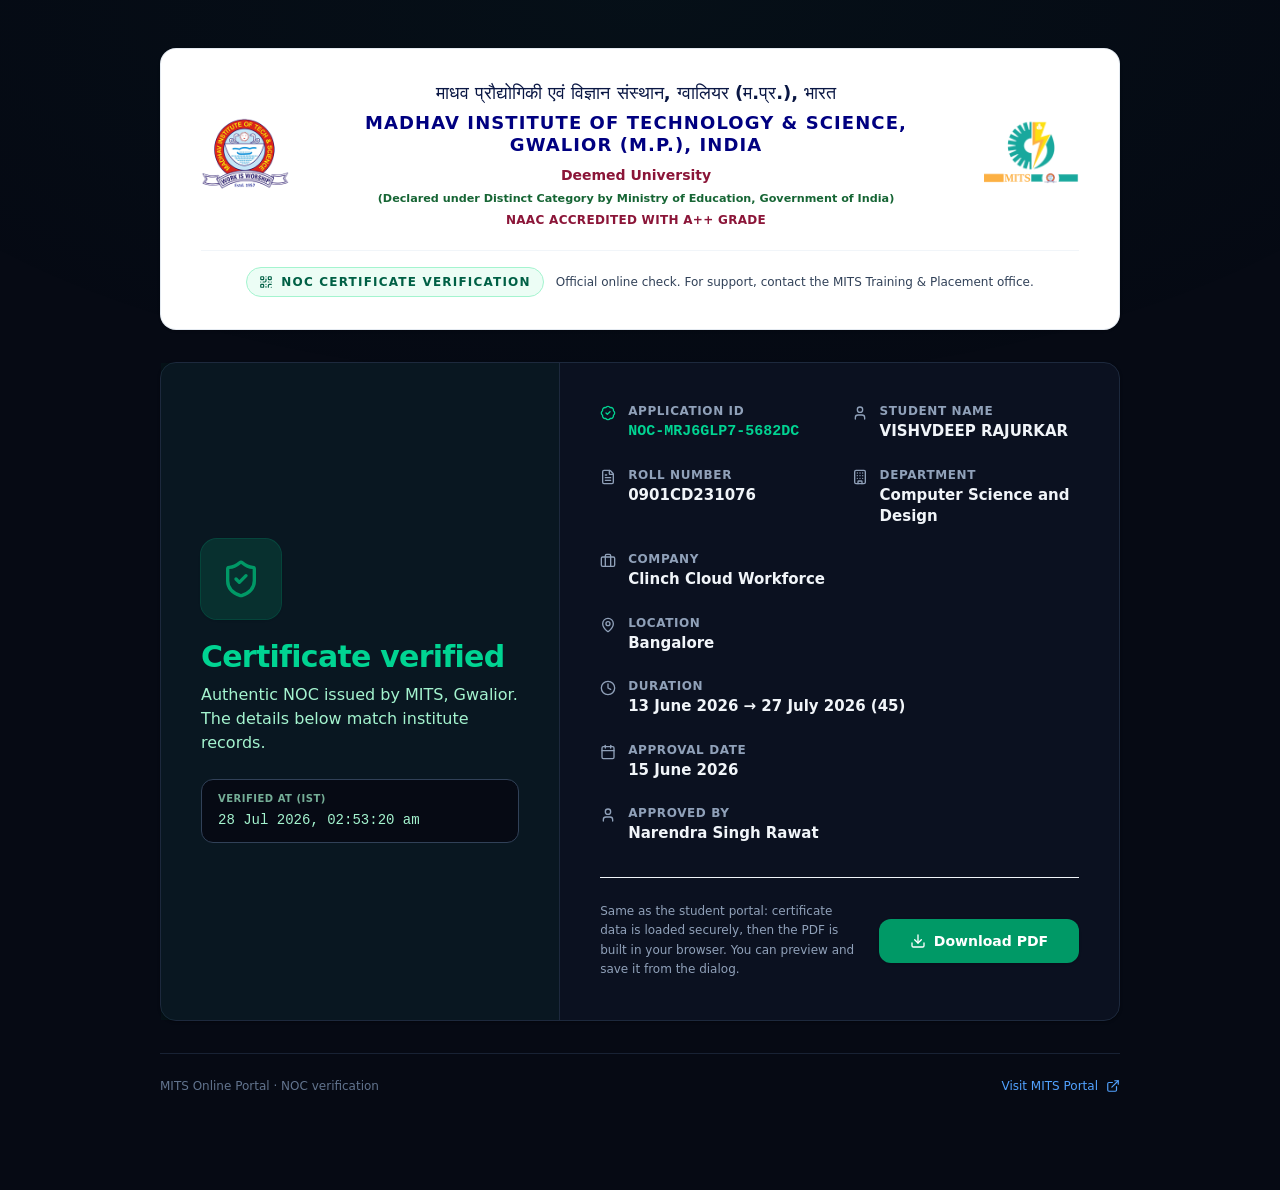
==== index.html @ 42261e3f "Update index.html" ====
<!DOCTYPE html>
<html lang="en" class="dark lenis"><head>
  <meta charset="UTF-8">
  <link rel="icon" type="image/png" href="/assets/icon-DgRXDuiV.png">
  <meta name="viewport" content="width=device-width, initial-scale=1.0">
  <meta name="description" content="MITS NbN Desk — Centralized digital gateway for No-Dues, NOC, and Bona Fide certificate management at Madhav Institute of Technology &amp; Science, Gwalior.">
  <meta name="theme-color" content="#0a0f1e">
  <title>MITS NbN Desk — Digital Certificate Portal</title>
  <link rel="preconnect" href="https://fonts.googleapis.com">
  <link rel="preconnect" href="https://fonts.gstatic.com" crossorigin="">
  
  
  
<style>
:root { --toastify-color-light: #fff; --toastify-color-dark: #121212; --toastify-color-info: #3498db; --toastify-color-success: #07bc0c; --toastify-color-warning: #f1c40f; --toastify-color-error: hsl(6, 78%, 57%); --toastify-color-transparent: rgba(255, 255, 255, .7); --toastify-icon-color-info: var(--toastify-color-info); --toastify-icon-color-success: var(--toastify-color-success); --toastify-icon-color-warning: var(--toastify-color-warning); --toastify-icon-color-error: var(--toastify-color-error); --toastify-container-width: fit-content; --toastify-toast-width: 320px; --toastify-toast-offset: 16px; --toastify-toast-top: max(var(--toastify-toast-offset), env(safe-area-inset-top)); --toastify-toast-right: max(var(--toastify-toast-offset), env(safe-area-inset-right)); --toastify-toast-left: max(var(--toastify-toast-offset), env(safe-area-inset-left)); --toastify-toast-bottom: max(var(--toastify-toast-offset), env(safe-area-inset-bottom)); --toastify-toast-background: #fff; --toastify-toast-padding: 14px; --toastify-toast-min-height: 64px; --toastify-toast-max-height: 800px; --toastify-toast-bd-radius: 6px; --toastify-toast-shadow: 0px 4px 12px rgba(0, 0, 0, .1); --toastify-font-family: sans-serif; --toastify-z-index: 9999; --toastify-text-color-light: #757575; --toastify-text-color-dark: #fff; --toastify-text-color-info: #fff; --toastify-text-color-success: #fff; --toastify-text-color-warning: #fff; --toastify-text-color-error: #fff; --toastify-spinner-color: #616161; --toastify-spinner-color-empty-area: #e0e0e0; --toastify-color-progress-light: linear-gradient(to right, #4cd964, #5ac8fa, #007aff, #34aadc, #5856d6, #ff2d55); --toastify-color-progress-dark: #bb86fc; --toastify-color-progress-info: var(--toastify-color-info); --toastify-color-progress-success: var(--toastify-color-success); --toastify-color-progress-warning: var(--toastify-color-warning); --toastify-color-progress-error: var(--toastify-color-error); --toastify-color-progress-bgo: .2; }

.Toastify__toast-container { z-index: var(--toastify-z-index); transform: translate3d(0,0,var(--toastify-z-index)); position: fixed; width: var(--toastify-container-width); box-sizing: border-box; color: rgb(255, 255, 255); display: flex; flex-direction: column; }

.Toastify__toast-container--top-left { top: var(--toastify-toast-top); left: var(--toastify-toast-left); }

.Toastify__toast-container--top-center { top: var(--toastify-toast-top); left: 50%; transform: translate(-50%); align-items: center; }

.Toastify__toast-container--top-right { top: var(--toastify-toast-top); right: var(--toastify-toast-right); align-items: end; }

.Toastify__toast-container--bottom-left { bottom: var(--toastify-toast-bottom); left: var(--toastify-toast-left); }

.Toastify__toast-container--bottom-center { bottom: var(--toastify-toast-bottom); left: 50%; transform: translate(-50%); align-items: center; }

.Toastify__toast-container--bottom-right { bottom: var(--toastify-toast-bottom); right: var(--toastify-toast-right); align-items: end; }

.Toastify__toast { --y: 0; position: relative; touch-action: none; width: var(--toastify-toast-width); min-height: var(--toastify-toast-min-height); box-sizing: border-box; margin-bottom: 1rem; padding: var(--toastify-toast-padding); border-radius: var(--toastify-toast-bd-radius); box-shadow: var(--toastify-toast-shadow); max-height: var(--toastify-toast-max-height); font-family: var(--toastify-font-family); z-index: 0; display: flex; flex: 1 1 auto; align-items: center; word-break: break-word; }

@media only screen and (max-width: 480px) {
  .Toastify__toast-container { width: 100vw; left: env(safe-area-inset-left); margin: 0px; }
  .Toastify__toast-container--top-left, .Toastify__toast-container--top-center, .Toastify__toast-container--top-right { top: env(safe-area-inset-top); transform: translate(0px); }
  .Toastify__toast-container--bottom-left, .Toastify__toast-container--bottom-center, .Toastify__toast-container--bottom-right { bottom: env(safe-area-inset-bottom); transform: translate(0px); }
  .Toastify__toast-container--rtl { right: env(safe-area-inset-right); left: initial; }
  .Toastify__toast { --toastify-toast-width: 100%; margin-bottom: 0px; border-radius: 0px; }
}

.Toastify__toast-container[data-stacked="true"] { width: var(--toastify-toast-width); }

.Toastify__toast--stacked { position: absolute; width: 100%; transform: translate3d(0,var(--y),0) scale(var(--s)); transition: transform 0.3s; }

.Toastify__toast--stacked[data-collapsed] .Toastify__toast-body, .Toastify__toast--stacked[data-collapsed] .Toastify__close-button { transition: opacity 0.1s; }

.Toastify__toast--stacked[data-collapsed="false"] { overflow: visible; }

.Toastify__toast--stacked[data-collapsed="true"]:not(:last-child) > * { opacity: 0; }

.Toastify__toast--stacked::after { content: ""; position: absolute; left: 0px; right: 0px; height: calc(var(--g) * 1px); bottom: 100%; }

.Toastify__toast--stacked[data-pos="top"] { top: 0px; }

.Toastify__toast--stacked[data-pos="bot"] { bottom: 0px; }

.Toastify__toast--stacked[data-pos="bot"].Toastify__toast--stacked::before { transform-origin: center top; }

.Toastify__toast--stacked[data-pos="top"].Toastify__toast--stacked::before { transform-origin: center bottom; }

.Toastify__toast--stacked::before { content: ""; position: absolute; left: 0px; right: 0px; bottom: 0px; height: 100%; transform: scaleY(3); z-index: -1; }

.Toastify__toast--rtl { direction: rtl; }

.Toastify__toast--close-on-click { cursor: pointer; }

.Toastify__toast-icon { margin-inline-end: 10px; width: 22px; flex-shrink: 0; display: flex; }

.Toastify--animate { animation-fill-mode: both; animation-duration: 0.5s; }

.Toastify--animate-icon { animation-fill-mode: both; animation-duration: 0.3s; }

.Toastify__toast-theme--dark { background: var(--toastify-color-dark); color: var(--toastify-text-color-dark); }

.Toastify__toast-theme--light, .Toastify__toast-theme--colored.Toastify__toast--default { background: var(--toastify-color-light); color: var(--toastify-text-color-light); }

.Toastify__toast-theme--colored.Toastify__toast--info { color: var(--toastify-text-color-info); background: var(--toastify-color-info); }

.Toastify__toast-theme--colored.Toastify__toast--success { color: var(--toastify-text-color-success); background: var(--toastify-color-success); }

.Toastify__toast-theme--colored.Toastify__toast--warning { color: var(--toastify-text-color-warning); background: var(--toastify-color-warning); }

.Toastify__toast-theme--colored.Toastify__toast--error { color: var(--toastify-text-color-error); background: var(--toastify-color-error); }

.Toastify__progress-bar-theme--light { background: var(--toastify-color-progress-light); }

.Toastify__progress-bar-theme--dark { background: var(--toastify-color-progress-dark); }

.Toastify__progress-bar--info { background: var(--toastify-color-progress-info); }

.Toastify__progress-bar--success { background: var(--toastify-color-progress-success); }

.Toastify__progress-bar--warning { background: var(--toastify-color-progress-warning); }

.Toastify__progress-bar--error { background: var(--toastify-color-progress-error); }

.Toastify__progress-bar-theme--colored.Toastify__progress-bar--info, .Toastify__progress-bar-theme--colored.Toastify__progress-bar--success, .Toastify__progress-bar-theme--colored.Toastify__progress-bar--warning, .Toastify__progress-bar-theme--colored.Toastify__progress-bar--error { background: var(--toastify-color-transparent); }

.Toastify__close-button { color: rgb(255, 255, 255); position: absolute; top: 6px; right: 6px; background: transparent; outline: none; border-width: medium; border-style: none; border-color: currentcolor; border-image: none; padding: 0px; cursor: pointer; opacity: 0.7; transition: 0.3s; z-index: 1; }

.Toastify__toast--rtl .Toastify__close-button { left: 6px; right: unset; }

.Toastify__close-button--light { color: rgb(0, 0, 0); opacity: 0.3; }

.Toastify__close-button > svg { fill: currentcolor; height: 16px; width: 14px; }

.Toastify__close-button:hover, .Toastify__close-button:focus { opacity: 1; }

@keyframes Toastify__trackProgress { 
  0% { transform: scaleX(1); }
  100% { transform: scaleX(0); }
}

.Toastify__progress-bar { position: absolute; bottom: 0px; left: 0px; width: 100%; height: 100%; z-index: 1; opacity: 0.7; transform-origin: left center; }

.Toastify__progress-bar--animated { animation: auto linear 0s 1 normal forwards running Toastify__trackProgress; }

.Toastify__progress-bar--controlled { transition: transform 0.2s; }

.Toastify__progress-bar--rtl { right: 0px; left: initial; transform-origin: right center; border-bottom-left-radius: initial; }

.Toastify__progress-bar--wrp { position: absolute; overflow: hidden; bottom: 0px; left: 0px; width: 100%; height: 5px; border-bottom-left-radius: var(--toastify-toast-bd-radius); border-bottom-right-radius: var(--toastify-toast-bd-radius); }

.Toastify__progress-bar--wrp[data-hidden="true"] { opacity: 0; }

.Toastify__progress-bar--bg { opacity: var(--toastify-color-progress-bgo); width: 100%; height: 100%; }

.Toastify__spinner { width: 20px; height: 20px; box-sizing: border-box; border-width: 2px; border-style: solid; border-image: none; border-radius: 100%; border-top-color: ; border-bottom-color: ; border-left-color: ; border-right-color: var(--toastify-spinner-color); animation: 0.65s linear 0s infinite normal none running Toastify__spin; }

@keyframes Toastify__bounceInRight { 
  0%, 60%, 75%, 90%, 100% { animation-timing-function: cubic-bezier(0.215, 0.61, 0.355, 1); }
  0% { opacity: 0; transform: translate3d(3000px, 0px, 0px); }
  60% { opacity: 1; transform: translate3d(-25px, 0px, 0px); }
  75% { transform: translate3d(10px, 0px, 0px); }
  90% { transform: translate3d(-5px, 0px, 0px); }
  100% { transform: none; }
}

@keyframes Toastify__bounceOutRight { 
  20% { opacity: 1; transform: translate3d(-20px,var(--y),0); }
  100% { opacity: 0; transform: translate3d(2000px,var(--y),0); }
}

@keyframes Toastify__bounceInLeft { 
  0%, 60%, 75%, 90%, 100% { animation-timing-function: cubic-bezier(0.215, 0.61, 0.355, 1); }
  0% { opacity: 0; transform: translate3d(-3000px, 0px, 0px); }
  60% { opacity: 1; transform: translate3d(25px, 0px, 0px); }
  75% { transform: translate3d(-10px, 0px, 0px); }
  90% { transform: translate3d(5px, 0px, 0px); }
  100% { transform: none; }
}

@keyframes Toastify__bounceOutLeft { 
  20% { opacity: 1; transform: translate3d(20px,var(--y),0); }
  100% { opacity: 0; transform: translate3d(-2000px,var(--y),0); }
}

@keyframes Toastify__bounceInUp { 
  0%, 60%, 75%, 90%, 100% { animation-timing-function: cubic-bezier(0.215, 0.61, 0.355, 1); }
  0% { opacity: 0; transform: translate3d(0px, 3000px, 0px); }
  60% { opacity: 1; transform: translate3d(0px, -20px, 0px); }
  75% { transform: translate3d(0px, 10px, 0px); }
  90% { transform: translate3d(0px, -5px, 0px); }
  100% { transform: translateZ(0px); }
}

@keyframes Toastify__bounceOutUp { 
  20% { transform: translate3d(0,calc(var(--y) - 10px),0); }
  40%, 45% { opacity: 1; transform: translate3d(0,calc(var(--y) + 20px),0); }
  100% { opacity: 0; transform: translate3d(0px, -2000px, 0px); }
}

@keyframes Toastify__bounceInDown { 
  0%, 60%, 75%, 90%, 100% { animation-timing-function: cubic-bezier(0.215, 0.61, 0.355, 1); }
  0% { opacity: 0; transform: translate3d(0px, -3000px, 0px); }
  60% { opacity: 1; transform: translate3d(0px, 25px, 0px); }
  75% { transform: translate3d(0px, -10px, 0px); }
  90% { transform: translate3d(0px, 5px, 0px); }
  100% { transform: none; }
}

@keyframes Toastify__bounceOutDown { 
  20% { transform: translate3d(0,calc(var(--y) - 10px),0); }
  40%, 45% { opacity: 1; transform: translate3d(0,calc(var(--y) + 20px),0); }
  100% { opacity: 0; transform: translate3d(0px, 2000px, 0px); }
}

.Toastify__bounce-enter--top-left, .Toastify__bounce-enter--bottom-left { animation-name: Toastify__bounceInLeft; }

.Toastify__bounce-enter--top-right, .Toastify__bounce-enter--bottom-right { animation-name: Toastify__bounceInRight; }

.Toastify__bounce-enter--top-center { animation-name: Toastify__bounceInDown; }

.Toastify__bounce-enter--bottom-center { animation-name: Toastify__bounceInUp; }

.Toastify__bounce-exit--top-left, .Toastify__bounce-exit--bottom-left { animation-name: Toastify__bounceOutLeft; }

.Toastify__bounce-exit--top-right, .Toastify__bounce-exit--bottom-right { animation-name: Toastify__bounceOutRight; }

.Toastify__bounce-exit--top-center { animation-name: Toastify__bounceOutUp; }

.Toastify__bounce-exit--bottom-center { animation-name: Toastify__bounceOutDown; }

@keyframes Toastify__zoomIn { 
  0% { opacity: 0; transform: scale3d(0.3, 0.3, 0.3); }
  50% { opacity: 1; }
}

@keyframes Toastify__zoomOut { 
  0% { opacity: 1; }
  50% { opacity: 0; transform: translate3d(0,var(--y),0) scale3d(.3,.3,.3); }
  100% { opacity: 0; }
}

.Toastify__zoom-enter { animation-name: Toastify__zoomIn; }

.Toastify__zoom-exit { animation-name: Toastify__zoomOut; }

@keyframes Toastify__flipIn { 
  0% { transform: perspective(400px) rotateX(90deg); animation-timing-function: ease-in; opacity: 0; }
  40% { transform: perspective(400px) rotateX(-20deg); animation-timing-function: ease-in; }
  60% { transform: perspective(400px) rotateX(10deg); opacity: 1; }
  80% { transform: perspective(400px) rotateX(-5deg); }
  100% { transform: perspective(400px); }
}

@keyframes Toastify__flipOut { 
  0% { transform: translate3d(0,var(--y),0) perspective(400px); }
  30% { transform: translate3d(0,var(--y),0) perspective(400px) rotateX(-20deg); opacity: 1; }
  100% { transform: translate3d(0,var(--y),0) perspective(400px) rotateX(90deg); opacity: 0; }
}

.Toastify__flip-enter { animation-name: Toastify__flipIn; }

.Toastify__flip-exit { animation-name: Toastify__flipOut; }

@keyframes Toastify__slideInRight { 
  0% { transform: translate3d(110%, 0px, 0px); visibility: visible; }
  100% { transform: translate3d(0,var(--y),0); }
}

@keyframes Toastify__slideInLeft { 
  0% { transform: translate3d(-110%, 0px, 0px); visibility: visible; }
  100% { transform: translate3d(0,var(--y),0); }
}

@keyframes Toastify__slideInUp { 
  0% { transform: translate3d(0px, 110%, 0px); visibility: visible; }
  100% { transform: translate3d(0,var(--y),0); }
}

@keyframes Toastify__slideInDown { 
  0% { transform: translate3d(0px, -110%, 0px); visibility: visible; }
  100% { transform: translate3d(0,var(--y),0); }
}

@keyframes Toastify__slideOutRight { 
  0% { transform: translate3d(0,var(--y),0); }
  100% { visibility: hidden; transform: translate3d(110%,var(--y),0); }
}

@keyframes Toastify__slideOutLeft { 
  0% { transform: translate3d(0,var(--y),0); }
  100% { visibility: hidden; transform: translate3d(-110%,var(--y),0); }
}

@keyframes Toastify__slideOutDown { 
  0% { transform: translate3d(0,var(--y),0); }
  100% { visibility: hidden; transform: translate3d(0px, 500px, 0px); }
}

@keyframes Toastify__slideOutUp { 
  0% { transform: translate3d(0,var(--y),0); }
  100% { visibility: hidden; transform: translate3d(0px, -500px, 0px); }
}

.Toastify__slide-enter--top-left, .Toastify__slide-enter--bottom-left { animation-name: Toastify__slideInLeft; }

.Toastify__slide-enter--top-right, .Toastify__slide-enter--bottom-right { animation-name: Toastify__slideInRight; }

.Toastify__slide-enter--top-center { animation-name: Toastify__slideInDown; }

.Toastify__slide-enter--bottom-center { animation-name: Toastify__slideInUp; }

.Toastify__slide-exit--top-left, .Toastify__slide-exit--bottom-left { animation-name: Toastify__slideOutLeft; animation-timing-function: ease-in; animation-duration: 0.3s; }

.Toastify__slide-exit--top-right, .Toastify__slide-exit--bottom-right { animation-name: Toastify__slideOutRight; animation-timing-function: ease-in; animation-duration: 0.3s; }

.Toastify__slide-exit--top-center { animation-name: Toastify__slideOutUp; animation-timing-function: ease-in; animation-duration: 0.3s; }

.Toastify__slide-exit--bottom-center { animation-name: Toastify__slideOutDown; animation-timing-function: ease-in; animation-duration: 0.3s; }

@keyframes Toastify__spin { 
  0% { transform: rotate(0deg); }
  100% { transform: rotate(360deg); }
}

/* Source: https://fonts.googleapis.com/css2?family=DM+Serif+Display:ital@0;1&family=Plus+Jakarta+Sans:ital,wght@0,200..800;1,200..800&family=Inter:wght@100..900&display=swap */
/* latin-ext */
@font-face {
  font-family: 'DM Serif Display';
  font-style: italic;
  font-weight: 400;
  font-display: swap;
  src: url(https://fonts.gstatic.com/s/dmserifdisplay/v17/-nFhOHM81r4j6k0gjAW3mujVU2B2G_VB3vD212k.woff2) format('woff2');
  unicode-range: U+0100-02BA, U+02BD-02C5, U+02C7-02CC, U+02CE-02D7, U+02DD-02FF, U+0304, U+0308, U+0329, U+1D00-1DBF, U+1E00-1E9F, U+1EF2-1EFF, U+2020, U+20A0-20AB, U+20AD-20C0, U+2113, U+2C60-2C7F, U+A720-A7FF;
}
/* latin */
@font-face {
  font-family: 'DM Serif Display';
  font-style: italic;
  font-weight: 400;
  font-display: swap;
  src: url(https://fonts.gstatic.com/s/dmserifdisplay/v17/-nFhOHM81r4j6k0gjAW3mujVU2B2G_VB0PD2.woff2) format('woff2');
  unicode-range: U+0000-00FF, U+0131, U+0152-0153, U+02BB-02BC, U+02C6, U+02DA, U+02DC, U+0304, U+0308, U+0329, U+2000-206F, U+20AC, U+2122, U+2191, U+2193, U+2212, U+2215, U+FEFF, U+FFFD;
}
/* latin-ext */
@font-face {
  font-family: 'DM Serif Display';
  font-style: normal;
  font-weight: 400;
  font-display: swap;
  src: url(https://fonts.gstatic.com/s/dmserifdisplay/v17/-nFnOHM81r4j6k0gjAW3mujVU2B2G_5x0ujy.woff2) format('woff2');
  unicode-range: U+0100-02BA, U+02BD-02C5, U+02C7-02CC, U+02CE-02D7, U+02DD-02FF, U+0304, U+0308, U+0329, U+1D00-1DBF, U+1E00-1E9F, U+1EF2-1EFF, U+2020, U+20A0-20AB, U+20AD-20C0, U+2113, U+2C60-2C7F, U+A720-A7FF;
}
/* latin */
@font-face {
  font-family: 'DM Serif Display';
  font-style: normal;
  font-weight: 400;
  font-display: swap;
  src: url(https://fonts.gstatic.com/s/dmserifdisplay/v17/-nFnOHM81r4j6k0gjAW3mujVU2B2G_Bx0g.woff2) format('woff2');
  unicode-range: U+0000-00FF, U+0131, U+0152-0153, U+02BB-02BC, U+02C6, U+02DA, U+02DC, U+0304, U+0308, U+0329, U+2000-206F, U+20AC, U+2122, U+2191, U+2193, U+2212, U+2215, U+FEFF, U+FFFD;
}
/* cyrillic-ext */
@font-face {
  font-family: 'Inter';
  font-style: normal;
  font-weight: 100 900;
  font-display: swap;
  src: url(https://fonts.gstatic.com/s/inter/v20/UcC73FwrK3iLTeHuS_nVMrMxCp50SjIa2JL7SUc.woff2) format('woff2');
  unicode-range: U+0460-052F, U+1C80-1C8A, U+20B4, U+2DE0-2DFF, U+A640-A69F, U+FE2E-FE2F;
}
/* cyrillic */
@font-face {
  font-family: 'Inter';
  font-style: normal;
  font-weight: 100 900;
  font-display: swap;
  src: url(https://fonts.gstatic.com/s/inter/v20/UcC73FwrK3iLTeHuS_nVMrMxCp50SjIa0ZL7SUc.woff2) format('woff2');
  unicode-range: U+0301, U+0400-045F, U+0490-0491, U+04B0-04B1, U+2116;
}
/* greek-ext */
@font-face {
  font-family: 'Inter';
  font-style: normal;
  font-weight: 100 900;
  font-display: swap;
  src: url(https://fonts.gstatic.com/s/inter/v20/UcC73FwrK3iLTeHuS_nVMrMxCp50SjIa2ZL7SUc.woff2) format('woff2');
  unicode-range: U+1F00-1FFF;
}
/* greek */
@font-face {
  font-family: 'Inter';
  font-style: normal;
  font-weight: 100 900;
  font-display: swap;
  src: url(https://fonts.gstatic.com/s/inter/v20/UcC73FwrK3iLTeHuS_nVMrMxCp50SjIa1pL7SUc.woff2) format('woff2');
  unicode-range: U+0370-0377, U+037A-037F, U+0384-038A, U+038C, U+038E-03A1, U+03A3-03FF;
}
/* vietnamese */
@font-face {
  font-family: 'Inter';
  font-style: normal;
  font-weight: 100 900;
  font-display: swap;
  src: url(https://fonts.gstatic.com/s/inter/v20/UcC73FwrK3iLTeHuS_nVMrMxCp50SjIa2pL7SUc.woff2) format('woff2');
  unicode-range: U+0102-0103, U+0110-0111, U+0128-0129, U+0168-0169, U+01A0-01A1, U+01AF-01B0, U+0300-0301, U+0303-0304, U+0308-0309, U+0323, U+0329, U+1EA0-1EF9, U+20AB;
}
/* latin-ext */
@font-face {
  font-family: 'Inter';
  font-style: normal;
  font-weight: 100 900;
  font-display: swap;
  src: url(https://fonts.gstatic.com/s/inter/v20/UcC73FwrK3iLTeHuS_nVMrMxCp50SjIa25L7SUc.woff2) format('woff2');
  unicode-range: U+0100-02BA, U+02BD-02C5, U+02C7-02CC, U+02CE-02D7, U+02DD-02FF, U+0304, U+0308, U+0329, U+1D00-1DBF, U+1E00-1E9F, U+1EF2-1EFF, U+2020, U+20A0-20AB, U+20AD-20C0, U+2113, U+2C60-2C7F, U+A720-A7FF;
}
/* latin */
@font-face {
  font-family: 'Inter';
  font-style: normal;
  font-weight: 100 900;
  font-display: swap;
  src: url(https://fonts.gstatic.com/s/inter/v20/UcC73FwrK3iLTeHuS_nVMrMxCp50SjIa1ZL7.woff2) format('woff2');
  unicode-range: U+0000-00FF, U+0131, U+0152-0153, U+02BB-02BC, U+02C6, U+02DA, U+02DC, U+0304, U+0308, U+0329, U+2000-206F, U+20AC, U+2122, U+2191, U+2193, U+2212, U+2215, U+FEFF, U+FFFD;
}
/* cyrillic-ext */
@font-face {
  font-family: 'Plus Jakarta Sans';
  font-style: italic;
  font-weight: 200 800;
  font-display: swap;
  src: url(https://fonts.gstatic.com/s/plusjakartasans/v12/LDIuaomQNQcsA88c7O9yZ4KMCoOg4Koz4yOqhMva.woff2) format('woff2');
  unicode-range: U+0460-052F, U+1C80-1C8A, U+20B4, U+2DE0-2DFF, U+A640-A69F, U+FE2E-FE2F;
}
/* vietnamese */
@font-face {
  font-family: 'Plus Jakarta Sans';
  font-style: italic;
  font-weight: 200 800;
  font-display: swap;
  src: url(https://fonts.gstatic.com/s/plusjakartasans/v12/LDIuaomQNQcsA88c7O9yZ4KMCoOg4Koz4yGqhMva.woff2) format('woff2');
  unicode-range: U+0102-0103, U+0110-0111, U+0128-0129, U+0168-0169, U+01A0-01A1, U+01AF-01B0, U+0300-0301, U+0303-0304, U+0308-0309, U+0323, U+0329, U+1EA0-1EF9, U+20AB;
}
/* latin-ext */
@font-face {
  font-family: 'Plus Jakarta Sans';
  font-style: italic;
  font-weight: 200 800;
  font-display: swap;
  src: url(https://fonts.gstatic.com/s/plusjakartasans/v12/LDIuaomQNQcsA88c7O9yZ4KMCoOg4Koz4yCqhMva.woff2) format('woff2');
  unicode-range: U+0100-02BA, U+02BD-02C5, U+02C7-02CC, U+02CE-02D7, U+02DD-02FF, U+0304, U+0308, U+0329, U+1D00-1DBF, U+1E00-1E9F, U+1EF2-1EFF, U+2020, U+20A0-20AB, U+20AD-20C0, U+2113, U+2C60-2C7F, U+A720-A7FF;
}
/* latin */
@font-face {
  font-family: 'Plus Jakarta Sans';
  font-style: italic;
  font-weight: 200 800;
  font-display: swap;
  src: url(https://fonts.gstatic.com/s/plusjakartasans/v12/LDIuaomQNQcsA88c7O9yZ4KMCoOg4Koz4y6qhA.woff2) format('woff2');
  unicode-range: U+0000-00FF, U+0131, U+0152-0153, U+02BB-02BC, U+02C6, U+02DA, U+02DC, U+0304, U+0308, U+0329, U+2000-206F, U+20AC, U+2122, U+2191, U+2193, U+2212, U+2215, U+FEFF, U+FFFD;
}
/* cyrillic-ext */
@font-face {
  font-family: 'Plus Jakarta Sans';
  font-style: normal;
  font-weight: 200 800;
  font-display: swap;
  src: url(https://fonts.gstatic.com/s/plusjakartasans/v12/LDIoaomQNQcsA88c7O9yZ4KMCoOg4Ko70yyygA.woff2) format('woff2');
  unicode-range: U+0460-052F, U+1C80-1C8A, U+20B4, U+2DE0-2DFF, U+A640-A69F, U+FE2E-FE2F;
}
/* vietnamese */
@font-face {
  font-family: 'Plus Jakarta Sans';
  font-style: normal;
  font-weight: 200 800;
  font-display: swap;
  src: url(https://fonts.gstatic.com/s/plusjakartasans/v12/LDIoaomQNQcsA88c7O9yZ4KMCoOg4Ko50yyygA.woff2) format('woff2');
  unicode-range: U+0102-0103, U+0110-0111, U+0128-0129, U+0168-0169, U+01A0-01A1, U+01AF-01B0, U+0300-0301, U+0303-0304, U+0308-0309, U+0323, U+0329, U+1EA0-1EF9, U+20AB;
}
/* latin-ext */
@font-face {
  font-family: 'Plus Jakarta Sans';
  font-style: normal;
  font-weight: 200 800;
  font-display: swap;
  src: url(https://fonts.gstatic.com/s/plusjakartasans/v12/LDIoaomQNQcsA88c7O9yZ4KMCoOg4Ko40yyygA.woff2) format('woff2');
  unicode-range: U+0100-02BA, U+02BD-02C5, U+02C7-02CC, U+02CE-02D7, U+02DD-02FF, U+0304, U+0308, U+0329, U+1D00-1DBF, U+1E00-1E9F, U+1EF2-1EFF, U+2020, U+20A0-20AB, U+20AD-20C0, U+2113, U+2C60-2C7F, U+A720-A7FF;
}
/* latin */
@font-face {
  font-family: 'Plus Jakarta Sans';
  font-style: normal;
  font-weight: 200 800;
  font-display: swap;
  src: url(https://fonts.gstatic.com/s/plusjakartasans/v12/LDIoaomQNQcsA88c7O9yZ4KMCoOg4Ko20yw.woff2) format('woff2');
  unicode-range: U+0000-00FF, U+0131, U+0152-0153, U+02BB-02BC, U+02C6, U+02DA, U+02DC, U+0304, U+0308, U+0329, U+2000-206F, U+20AC, U+2122, U+2191, U+2193, U+2212, U+2215, U+FEFF, U+FFFD;
}


@import url("https://fonts.googleapis.com/css2?family=Plus+Jakarta+Sans:ital,wght@0,200..800;1,200..800&family=Inter:wght@100..900&display=swap");

@layer properties {
  @supports ((-webkit-hyphens:none) and (not (margin-trim:inline))) or ((-moz-orient:inline) and (not (color:rgb(from red r g b)))) {
  *, ::before, ::after, ::backdrop { --tw-translate-x: 0; --tw-translate-y: 0; --tw-translate-z: 0; --tw-scale-x: 1; --tw-scale-y: 1; --tw-scale-z: 1; --tw-rotate-x: initial; --tw-rotate-y: initial; --tw-rotate-z: initial; --tw-skew-x: initial; --tw-skew-y: initial; --tw-space-y-reverse: 0; --tw-space-x-reverse: 0; --tw-divide-y-reverse: 0; --tw-border-style: solid; --tw-gradient-position: initial; --tw-gradient-from: #0000; --tw-gradient-via: #0000; --tw-gradient-to: #0000; --tw-gradient-stops: initial; --tw-gradient-via-stops: initial; --tw-gradient-from-position: 0%; --tw-gradient-via-position: 50%; --tw-gradient-to-position: 100%; --tw-leading: initial; --tw-font-weight: initial; --tw-tracking: initial; --tw-ordinal: initial; --tw-slashed-zero: initial; --tw-numeric-figure: initial; --tw-numeric-spacing: initial; --tw-numeric-fraction: initial; --tw-shadow: 0 0 #0000; --tw-shadow-color: initial; --tw-shadow-alpha: 100%; --tw-inset-shadow: 0 0 #0000; --tw-inset-shadow-color: initial; --tw-inset-shadow-alpha: 100%; --tw-ring-color: initial; --tw-ring-shadow: 0 0 #0000; --tw-inset-ring-color: initial; --tw-inset-ring-shadow: 0 0 #0000; --tw-ring-inset: initial; --tw-ring-offset-width: 0px; --tw-ring-offset-color: #fff; --tw-ring-offset-shadow: 0 0 #0000; --tw-outline-style: solid; --tw-blur: initial; --tw-brightness: initial; --tw-contrast: initial; --tw-grayscale: initial; --tw-hue-rotate: initial; --tw-invert: initial; --tw-opacity: initial; --tw-saturate: initial; --tw-sepia: initial; --tw-drop-shadow: initial; --tw-drop-shadow-color: initial; --tw-drop-shadow-alpha: 100%; --tw-drop-shadow-size: initial; --tw-backdrop-blur: initial; --tw-backdrop-brightness: initial; --tw-backdrop-contrast: initial; --tw-backdrop-grayscale: initial; --tw-backdrop-hue-rotate: initial; --tw-backdrop-invert: initial; --tw-backdrop-opacity: initial; --tw-backdrop-saturate: initial; --tw-backdrop-sepia: initial; --tw-duration: initial; --tw-ease: initial; }
}
}

@layer theme {
  :root, :host { --font-sans: ui-sans-serif,system-ui,sans-serif,"Apple Color Emoji","Segoe UI Emoji","Segoe UI Symbol","Noto Color Emoji"; --font-serif: ui-serif,Georgia,Cambria,"Times New Roman",Times,serif; --font-mono: ui-monospace,SFMono-Regular,Menlo,Monaco,Consolas,"Liberation Mono","Courier New",monospace; --color-red-50: oklch(97.1% .013 17.38); --color-red-100: oklch(93.6% .032 17.717); --color-red-200: oklch(88.5% .062 18.334); --color-red-300: oklch(80.8% .114 19.571); --color-red-400: oklch(70.4% .191 22.216); --color-red-500: oklch(63.7% .237 25.331); --color-red-600: oklch(57.7% .245 27.325); --color-red-700: oklch(50.5% .213 27.518); --color-red-800: oklch(44.4% .177 26.899); --color-red-900: oklch(39.6% .141 25.723); --color-red-950: oklch(25.8% .092 26.042); --color-orange-50: oklch(98% .016 73.684); --color-orange-100: oklch(95.4% .038 75.164); --color-orange-200: oklch(90.1% .076 70.697); --color-orange-300: oklch(83.7% .128 66.29); --color-orange-400: oklch(75% .183 55.934); --color-orange-500: oklch(70.5% .213 47.604); --color-orange-600: oklch(64.6% .222 41.116); --color-orange-700: oklch(55.3% .195 38.402); --color-orange-800: oklch(47% .157 37.304); --color-orange-900: oklch(40.8% .123 38.172); --color-amber-50: oklch(98.7% .022 95.277); --color-amber-100: oklch(96.2% .059 95.617); --color-amber-200: oklch(92.4% .12 95.746); --color-amber-300: oklch(87.9% .169 91.605); --color-amber-400: oklch(82.8% .189 84.429); --color-amber-500: oklch(76.9% .188 70.08); --color-amber-600: oklch(66.6% .179 58.318); --color-amber-700: oklch(55.5% .163 48.998); --color-amber-800: oklch(47.3% .137 46.201); --color-amber-900: oklch(41.4% .112 45.904); --color-amber-950: oklch(27.9% .077 45.635); --color-yellow-400: oklch(85.2% .199 91.936); --color-yellow-500: oklch(79.5% .184 86.047); --color-green-50: oklch(98.2% .018 155.826); --color-green-100: oklch(96.2% .044 156.743); --color-green-200: oklch(92.5% .084 155.995); --color-green-300: oklch(87.1% .15 154.449); --color-green-400: oklch(79.2% .209 151.711); --color-green-500: oklch(72.3% .219 149.579); --color-green-600: oklch(62.7% .194 149.214); --color-green-700: oklch(52.7% .154 150.069); --color-green-900: oklch(39.3% .095 152.535); --color-emerald-50: oklch(97.9% .021 166.113); --color-emerald-100: oklch(95% .052 163.051); --color-emerald-200: oklch(90.5% .093 164.15); --color-emerald-300: oklch(84.5% .143 164.978); --color-emerald-400: oklch(76.5% .177 163.223); --color-emerald-500: oklch(69.6% .17 162.48); --color-emerald-600: oklch(59.6% .145 163.225); --color-emerald-700: oklch(50.8% .118 165.612); --color-emerald-800: oklch(43.2% .095 166.913); --color-emerald-900: oklch(37.8% .077 168.94); --color-emerald-950: oklch(26.2% .051 172.552); --color-teal-50: oklch(98.4% .014 180.72); --color-teal-100: oklch(95.3% .051 180.801); --color-teal-200: oklch(91% .096 180.426); --color-teal-300: oklch(85.5% .138 181.071); --color-teal-400: oklch(77.7% .152 181.912); --color-teal-500: oklch(70.4% .14 182.503); --color-teal-600: oklch(60% .118 184.704); --color-teal-700: oklch(51.1% .096 186.391); --color-teal-900: oklch(38.6% .063 188.416); --color-cyan-50: oklch(98.4% .019 200.873); --color-cyan-100: oklch(95.6% .045 203.388); --color-cyan-200: oklch(91.7% .08 205.041); --color-cyan-300: oklch(86.5% .127 207.078); --color-cyan-400: oklch(78.9% .154 211.53); --color-cyan-500: oklch(71.5% .143 215.221); --color-cyan-600: oklch(60.9% .126 221.723); --color-cyan-700: oklch(52% .105 223.128); --color-sky-50: oklch(97.7% .013 236.62); --color-sky-100: oklch(95.1% .026 236.824); --color-sky-200: oklch(90.1% .058 230.902); --color-sky-300: oklch(82.8% .111 230.318); --color-sky-400: oklch(74.6% .16 232.661); --color-sky-500: oklch(68.5% .169 237.323); --color-sky-600: oklch(58.8% .158 241.966); --color-sky-700: oklch(50% .134 242.749); --color-blue-50: oklch(97% .014 254.604); --color-blue-100: oklch(93.2% .032 255.585); --color-blue-200: oklch(88.2% .059 254.128); --color-blue-300: oklch(80.9% .105 251.813); --color-blue-400: oklch(70.7% .165 254.624); --color-blue-500: oklch(62.3% .214 259.815); --color-blue-600: oklch(54.6% .245 262.881); --color-blue-700: oklch(48.8% .243 264.376); --color-blue-800: oklch(42.4% .199 265.638); --color-blue-900: oklch(37.9% .146 265.522); --color-blue-950: oklch(28.2% .091 267.935); --color-indigo-50: oklch(96.2% .018 272.314); --color-indigo-100: oklch(93% .034 272.788); --color-indigo-200: oklch(87% .065 274.039); --color-indigo-300: oklch(78.5% .115 274.713); --color-indigo-400: oklch(67.3% .182 276.935); --color-indigo-500: oklch(58.5% .233 277.117); --color-indigo-600: oklch(51.1% .262 276.966); --color-indigo-700: oklch(45.7% .24 277.023); --color-indigo-800: oklch(39.8% .195 277.366); --color-indigo-900: oklch(35.9% .144 278.697); --color-violet-50: oklch(96.9% .016 293.756); --color-violet-100: oklch(94.3% .029 294.588); --color-violet-200: oklch(89.4% .057 293.283); --color-violet-300: oklch(81.1% .111 293.571); --color-violet-400: oklch(70.2% .183 293.541); --color-violet-500: oklch(60.6% .25 292.717); --color-violet-600: oklch(54.1% .281 293.009); --color-violet-700: oklch(49.1% .27 292.581); --color-violet-900: oklch(38% .189 293.745); --color-purple-50: oklch(97.7% .014 308.299); --color-purple-100: oklch(94.6% .033 307.174); --color-purple-200: oklch(90.2% .063 306.703); --color-purple-300: oklch(82.7% .119 306.383); --color-purple-400: oklch(71.4% .203 305.504); --color-purple-500: oklch(62.7% .265 303.9); --color-purple-600: oklch(55.8% .288 302.321); --color-purple-700: oklch(49.6% .265 301.924); --color-purple-900: oklch(38.1% .176 304.987); --color-fuchsia-50: oklch(97.7% .017 320.058); --color-fuchsia-100: oklch(95.2% .037 318.852); --color-fuchsia-400: oklch(74% .238 322.16); --color-fuchsia-500: oklch(66.7% .295 322.15); --color-fuchsia-600: oklch(59.1% .293 322.896); --color-fuchsia-700: oklch(51.8% .253 323.949); --color-pink-50: oklch(97.1% .014 343.198); --color-pink-400: oklch(71.8% .202 349.761); --color-pink-500: oklch(65.6% .241 354.308); --color-pink-600: oklch(59.2% .249 .584); --color-pink-700: oklch(52.5% .223 3.958); --color-rose-50: oklch(96.9% .015 12.422); --color-rose-100: oklch(94.1% .03 12.58); --color-rose-200: oklch(89.2% .058 10.001); --color-rose-300: oklch(81% .117 11.638); --color-rose-400: oklch(71.2% .194 13.428); --color-rose-500: oklch(64.5% .246 16.439); --color-rose-600: oklch(58.6% .253 17.585); --color-rose-700: oklch(51.4% .222 16.935); --color-rose-800: oklch(45.5% .188 13.697); --color-rose-900: oklch(41% .159 10.272); --color-slate-50: oklch(98.4% .003 247.858); --color-slate-100: oklch(96.8% .007 247.896); --color-slate-200: oklch(92.9% .013 255.508); --color-slate-300: oklch(86.9% .022 252.894); --color-slate-400: oklch(70.4% .04 256.788); --color-slate-500: oklch(55.4% .046 257.417); --color-slate-600: oklch(44.6% .043 257.281); --color-slate-700: oklch(37.2% .044 257.287); --color-slate-800: oklch(27.9% .041 260.031); --color-slate-900: oklch(20.8% .042 265.755); --color-slate-950: oklch(12.9% .042 264.695); --color-gray-50: oklch(98.5% .002 247.839); --color-gray-100: oklch(96.7% .003 264.542); --color-gray-200: oklch(92.8% .006 264.531); --color-gray-300: oklch(87.2% .01 258.338); --color-gray-400: oklch(70.7% .022 261.325); --color-gray-500: oklch(55.1% .027 264.364); --color-gray-600: oklch(44.6% .03 256.802); --color-gray-700: oklch(37.3% .034 259.733); --color-gray-800: oklch(27.8% .033 256.848); --color-gray-900: oklch(21% .034 264.665); --color-zinc-600: oklch(44.2% .017 285.786); --color-stone-400: oklch(70.9% .01 56.259); --color-stone-500: oklch(55.3% .013 58.071); --color-black: #000; --color-white: #fff; --spacing: .25rem; --container-xs: 20rem; --container-sm: 24rem; --container-md: 28rem; --container-lg: 32rem; --container-xl: 36rem; --container-2xl: 42rem; --container-3xl: 48rem; --container-4xl: 56rem; --container-5xl: 64rem; --container-6xl: 72rem; --container-7xl: 80rem; --text-xs: .75rem; --text-xs--line-height: calc(1/.75); --text-sm: .875rem; --text-sm--line-height: calc(1.25/.875); --text-base: 1rem; --text-base--line-height: 1.5; --text-lg: 1.125rem; --text-lg--line-height: calc(1.75/1.125); --text-xl: 1.25rem; --text-xl--line-height: calc(1.75/1.25); --text-2xl: 1.5rem; --text-2xl--line-height: calc(2/1.5); --text-3xl: 1.875rem; --text-3xl--line-height: 1.2; --text-4xl: 2.25rem; --text-4xl--line-height: calc(2.5/2.25); --text-5xl: 3rem; --text-5xl--line-height: 1; --text-6xl: 3.75rem; --text-6xl--line-height: 1; --text-7xl: 4.5rem; --text-7xl--line-height: 1; --text-8xl: 6rem; --text-8xl--line-height: 1; --font-weight-light: 300; --font-weight-normal: 400; --font-weight-medium: 500; --font-weight-semibold: 600; --font-weight-bold: 700; --font-weight-extrabold: 800; --font-weight-black: 900; --tracking-tighter: -.05em; --tracking-tight: -.025em; --tracking-wide: .025em; --tracking-wider: .05em; --tracking-widest: .1em; --leading-tight: 1.25; --leading-snug: 1.375; --leading-normal: 1.5; --leading-relaxed: 1.625; --radius-sm: .25rem; --radius-md: .375rem; --radius-lg: .5rem; --radius-xl: .75rem; --radius-2xl: 1rem; --radius-3xl: 1.5rem; --drop-shadow-sm: 0 1px 2px #00000026; --drop-shadow-md: 0 3px 3px #0000001f; --drop-shadow-lg: 0 4px 4px #00000026; --drop-shadow-xl: 0 9px 7px #0000001a; --ease-in: cubic-bezier(.4,0,1,1); --ease-out: cubic-bezier(0,0,.2,1); --ease-in-out: cubic-bezier(.4,0,.2,1); --animate-spin: spin 1s linear infinite; --animate-ping: ping 1s cubic-bezier(0,0,.2,1)infinite; --animate-pulse: pulse 2s cubic-bezier(.4,0,.6,1)infinite; --blur-sm: 8px; --blur-md: 12px; --blur-xl: 24px; --blur-2xl: 40px; --blur-3xl: 64px; --aspect-video: 16/9; --default-transition-duration: .15s; --default-transition-timing-function: cubic-bezier(.4,0,.2,1); --default-font-family: var(--font-sans); --default-mono-font-family: var(--font-mono); }
}

@layer base {
  *, ::after, ::before, ::backdrop { box-sizing: border-box; border: 0px solid; margin: 0px; padding: 0px; }
  ::file-selector-button { box-sizing: border-box; border: 0px solid; margin: 0px; padding: 0px; }
  html, :host { text-size-adjust: 100%; tab-size: 4; line-height: 1.5; font-family: var(--default-font-family,ui-sans-serif,system-ui,sans-serif,"Apple Color Emoji","Segoe UI Emoji","Segoe UI Symbol","Noto Color Emoji"); font-feature-settings: var(--default-font-feature-settings,normal); font-variation-settings: var(--default-font-variation-settings,normal); -webkit-tap-highlight-color: transparent; }
  hr { height: 0px; color: inherit; border-top-width: 1px; }
  abbr:where([title]) { text-decoration: underline dotted; }
  h1, h2, h3, h4, h5, h6 { font-size: inherit; font-weight: inherit; }
  a { color: inherit; text-decoration: inherit; }
  b, strong { font-weight: bolder; }
  code, kbd, samp, pre { font-family: var(--default-mono-font-family,ui-monospace,SFMono-Regular,Menlo,Monaco,Consolas,"Liberation Mono","Courier New",monospace); font-feature-settings: var(--default-mono-font-feature-settings,normal); font-variation-settings: var(--default-mono-font-variation-settings,normal); font-size: 1em; }
  small { font-size: 80%; }
  sub, sup { vertical-align: baseline; font-size: 75%; line-height: 0; position: relative; }
  sub { bottom: -0.25em; }
  sup { top: -0.5em; }
  table { text-indent: 0px; border-color: inherit; border-collapse: collapse; }
  progress { vertical-align: baseline; }
  summary { display: list-item; }
  ol, ul, menu { list-style: none; }
  img, svg, video, canvas, audio, iframe, embed, object { vertical-align: middle; display: block; }
  img, video { max-width: 100%; height: auto; }
  button, input, select, optgroup, textarea { font: inherit; letter-spacing: inherit; color: inherit; opacity: 1; background-color: rgba(0, 0, 0, 0); border-radius: 0px; }
  ::file-selector-button { font: inherit; letter-spacing: inherit; color: inherit; opacity: 1; background-color: rgba(0, 0, 0, 0); border-radius: 0px; }
  :where(select:is([multiple], [size])) optgroup { font-weight: bolder; }
  :where(select:is([multiple], [size])) optgroup option { padding-inline-start: 20px; }
  ::file-selector-button { margin-inline-end: 4px; }
  ::placeholder { opacity: 1; }
  @supports (not (-webkit-appearance:-apple-pay-button)) or (contain-intrinsic-size:1px) {
  ::placeholder { color: currentcolor; }
  @supports (color:color-mix(in lab,red,red)) {
  ::placeholder { color: color-mix(currentcolor, transparent); }
}
}
  textarea { resize: vertical; }
  ::-webkit-search-decoration { appearance: none; }
  ::-webkit-date-and-time-value { min-height: 1lh; text-align: inherit; }
  ::-webkit-datetime-edit { display: inline-flex; }
  ::-webkit-datetime-edit-fields-wrapper { padding: 0px; }
  ::-webkit-datetime-edit { padding-block: 0px; }
  ::-webkit-datetime-edit-year-field { padding-block: 0px; }
  ::-webkit-datetime-edit-month-field { padding-block: 0px; }
  ::-webkit-datetime-edit-day-field { padding-block: 0px; }
  ::-webkit-datetime-edit-hour-field { padding-block: 0px; }
  ::-webkit-datetime-edit-minute-field { padding-block: 0px; }
  ::-webkit-datetime-edit-second-field { padding-block: 0px; }
  ::-webkit-datetime-edit-millisecond-field { padding-block: 0px; }
  ::-webkit-datetime-edit-meridiem-field { padding-block: 0px; }
  ::-webkit-calendar-picker-indicator { line-height: 1; }
  button, input:where([type="button"], [type="reset"], [type="submit"]) { appearance: button; }
  ::file-selector-button { appearance: button; }
  ::-webkit-inner-spin-button { height: auto; }
  ::-webkit-outer-spin-button { height: auto; }
  [hidden]:where(:not([hidden="until-found"])) { display: none !important; }
}

@layer components;

@layer utilities {
  .pointer-events-none { pointer-events: none; }
  .collapse { visibility: collapse; }
  .invisible { visibility: hidden; }
  .visible { visibility: visible; }
  .sr-only { clip-path: inset(50%); white-space: nowrap; border-width: 0px; width: 1px; height: 1px; margin: -1px; padding: 0px; position: absolute; overflow: hidden; }
  .absolute { position: absolute; }
  .fixed { position: fixed; }
  .relative { position: relative; }
  .static { position: static; }
  .sticky { position: sticky; }
  .-inset-0\.5 { inset: calc(var(--spacing)*-.5); }
  .-inset-\[1px\] { inset: -1px; }
  .inset-0 { inset: calc(var(--spacing)*0); }
  .inset-4 { inset: calc(var(--spacing)*4); }
  .inset-x-0 { inset-inline: calc(var(--spacing)*0); }
  .inset-x-\[-12px\] { inset-inline: -12px; }
  .inset-y-0 { inset-block: calc(var(--spacing)*0); }
  .inset-y-\[-12px\] { inset-block: -12px; }
  .-top-1 { top: calc(var(--spacing)*-1); }
  .-top-3 { top: calc(var(--spacing)*-3); }
  .-top-6 { top: calc(var(--spacing)*-6); }
  .-top-7 { top: calc(var(--spacing)*-7); }
  .-top-8 { top: calc(var(--spacing)*-8); }
  .-top-12 { top: calc(var(--spacing)*-12); }
  .-top-16 { top: calc(var(--spacing)*-16); }
  .-top-24 { top: calc(var(--spacing)*-24); }
  .-top-32 { top: calc(var(--spacing)*-32); }
  .top-0 { top: calc(var(--spacing)*0); }
  .top-1\.5 { top: calc(var(--spacing)*1.5); }
  .top-1\/2 { top: 50%; }
  .top-1\/3 { top: 33.3333%; }
  .top-2 { top: calc(var(--spacing)*2); }
  .top-3 { top: calc(var(--spacing)*3); }
  .top-4 { top: calc(var(--spacing)*4); }
  .top-6 { top: calc(var(--spacing)*6); }
  .top-8 { top: calc(var(--spacing)*8); }
  .top-16 { top: calc(var(--spacing)*16); }
  .top-24 { top: calc(var(--spacing)*24); }
  .top-\[-10\%\] { top: -10%; }
  .top-\[-15\%\] { top: -15%; }
  .top-\[-20\%\] { top: -20%; }
  .top-\[-80px\] { top: -80px; }
  .top-\[8\%\] { top: 8%; }
  .top-\[10\%\] { top: 10%; }
  .top-\[40\%\] { top: 40%; }
  .top-\[70px\] { top: 70px; }
  .top-full { top: 100%; }
  .-right-0\.5 { right: calc(var(--spacing)*-.5); }
  .-right-1 { right: calc(var(--spacing)*-1); }
  .-right-3\.5 { right: calc(var(--spacing)*-3.5); }
  .-right-6 { right: calc(var(--spacing)*-6); }
  .-right-7 { right: calc(var(--spacing)*-7); }
  .-right-8 { right: calc(var(--spacing)*-8); }
  .-right-12 { right: calc(var(--spacing)*-12); }
  .-right-16 { right: calc(var(--spacing)*-16); }
  .-right-32 { right: calc(var(--spacing)*-32); }
  .right-0 { right: calc(var(--spacing)*0); }
  .right-1\.5 { right: calc(var(--spacing)*1.5); }
  .right-1\/4 { right: 25%; }
  .right-2 { right: calc(var(--spacing)*2); }
  .right-2\.5 { right: calc(var(--spacing)*2.5); }
  .right-3 { right: calc(var(--spacing)*3); }
  .right-3\.5 { right: calc(var(--spacing)*3.5); }
  .right-4 { right: calc(var(--spacing)*4); }
  .right-5 { right: calc(var(--spacing)*5); }
  .right-6 { right: calc(var(--spacing)*6); }
  .right-8 { right: calc(var(--spacing)*8); }
  .right-\[-10\%\] { right: -10%; }
  .right-\[-60px\] { right: -60px; }
  .right-\[10\%\] { right: 10%; }
  .-bottom-0\.5 { bottom: calc(var(--spacing)*-.5); }
  .-bottom-1 { bottom: calc(var(--spacing)*-1); }
  .-bottom-12 { bottom: calc(var(--spacing)*-12); }
  .-bottom-20 { bottom: calc(var(--spacing)*-20); }
  .bottom-0 { bottom: calc(var(--spacing)*0); }
  .bottom-1\/4 { bottom: 25%; }
  .bottom-2 { bottom: calc(var(--spacing)*2); }
  .bottom-6 { bottom: calc(var(--spacing)*6); }
  .bottom-8 { bottom: calc(var(--spacing)*8); }
  .bottom-\[-10\%\] { bottom: -10%; }
  .bottom-\[-15\%\] { bottom: -15%; }
  .bottom-\[-20\%\] { bottom: -20%; }
  .bottom-\[-30\%\] { bottom: -30%; }
  .bottom-\[-60px\] { bottom: -60px; }
  .bottom-\[8\%\] { bottom: 8%; }
  .bottom-\[20\%\] { bottom: 20%; }
  .-left-12 { left: calc(var(--spacing)*-12); }
  .-left-32 { left: calc(var(--spacing)*-32); }
  .left-0 { left: calc(var(--spacing)*0); }
  .left-1\/2 { left: 50%; }
  .left-1\/4 { left: 25%; }
  .left-2 { left: calc(var(--spacing)*2); }
  .left-3 { left: calc(var(--spacing)*3); }
  .left-3\.5 { left: calc(var(--spacing)*3.5); }
  .left-4 { left: calc(var(--spacing)*4); }
  .left-6 { left: calc(var(--spacing)*6); }
  .left-\[-8\%\] { left: -8%; }
  .left-\[-10\%\] { left: -10%; }
  .left-\[-60px\] { left: -60px; }
  .left-\[5\%\] { left: 5%; }
  .left-\[15\%\] { left: 15%; }
  .left-\[40\%\] { left: 40%; }
  .left-\[50\%\] { left: 50%; }
  .-z-0 { z-index: 0; }
  .-z-10 { z-index: -10; }
  .z-0 { z-index: 0; }
  .z-10 { z-index: 10; }
  .z-20 { z-index: 20; }
  .z-30 { z-index: 30; }
  .z-40 { z-index: 40; }
  .z-45 { z-index: 45; }
  .z-50, .z-\[50\] { z-index: 50; }
  .z-\[60\] { z-index: 60; }
  .z-\[70\] { z-index: 70; }
  .z-\[100\] { z-index: 100; }
  .z-\[110\] { z-index: 110; }
  .z-\[120\] { z-index: 120; }
  .z-\[140\] { z-index: 140; }
  .z-\[200\] { z-index: 200; }
  .z-\[201\] { z-index: 201; }
  .z-\[220\] { z-index: 220; }
  .z-\[1000\] { z-index: 1000; }
  .z-\[9998\] { z-index: 9998; }
  .z-\[9999\] { z-index: 9999; }
  .col-span-1 { grid-column: span 1 / span 1; }
  .col-span-2 { grid-column: span 2 / span 2; }
  .col-span-3 { grid-column: span 3 / span 3; }
  .container { width: 100%; }
  @media (min-width: 40rem) {
  .container { max-width: 40rem; }
}
  @media (min-width: 48rem) {
  .container { max-width: 48rem; }
}
  @media (min-width: 64rem) {
  .container { max-width: 64rem; }
}
  @media (min-width: 80rem) {
  .container { max-width: 80rem; }
}
  @media (min-width: 96rem) {
  .container { max-width: 96rem; }
}
  .-mx-2 { margin-inline: calc(var(--spacing)*-2); }
  .-mx-5 { margin-inline: calc(var(--spacing)*-5); }
  .mx-0\.5 { margin-inline: calc(var(--spacing)*.5); }
  .mx-1 { margin-inline: calc(var(--spacing)*1); }
  .mx-2 { margin-inline: calc(var(--spacing)*2); }
  .mx-4 { margin-inline: calc(var(--spacing)*4); }
  .mx-auto { margin-inline: auto; }
  .my-0\.5 { margin-block: calc(var(--spacing)*.5); }
  .my-1 { margin-block: calc(var(--spacing)*1); }
  .my-2 { margin-block: calc(var(--spacing)*2); }
  .my-3 { margin-block: calc(var(--spacing)*3); }
  .my-4 { margin-block: calc(var(--spacing)*4); }
  .my-8 { margin-block: calc(var(--spacing)*8); }
  .my-10 { margin-block: calc(var(--spacing)*10); }
  .my-auto { margin-block: auto; }
  .-mt-0\.5 { margin-top: calc(var(--spacing)*-.5); }
  .-mt-1 { margin-top: calc(var(--spacing)*-1); }
  .-mt-8 { margin-top: calc(var(--spacing)*-8); }
  .-mt-10 { margin-top: calc(var(--spacing)*-10); }
  .-mt-16 { margin-top: calc(var(--spacing)*-16); }
  .-mt-24 { margin-top: calc(var(--spacing)*-24); }
  .mt-0 { margin-top: calc(var(--spacing)*0); }
  .mt-0\.5 { margin-top: calc(var(--spacing)*.5); }
  .mt-1 { margin-top: calc(var(--spacing)*1); }
  .mt-1\.5 { margin-top: calc(var(--spacing)*1.5); }
  .mt-2 { margin-top: calc(var(--spacing)*2); }
  .mt-2\.5 { margin-top: calc(var(--spacing)*2.5); }
  .mt-3 { margin-top: calc(var(--spacing)*3); }
  .mt-3\.5 { margin-top: calc(var(--spacing)*3.5); }
  .mt-4 { margin-top: calc(var(--spacing)*4); }
  .mt-5 { margin-top: calc(var(--spacing)*5); }
  .mt-6 { margin-top: calc(var(--spacing)*6); }
  .mt-8 { margin-top: calc(var(--spacing)*8); }
  .mt-10 { margin-top: calc(var(--spacing)*10); }
  .mt-12 { margin-top: calc(var(--spacing)*12); }
  .mt-16 { margin-top: calc(var(--spacing)*16); }
  .mt-20 { margin-top: calc(var(--spacing)*20); }
  .mt-24 { margin-top: calc(var(--spacing)*24); }
  .mt-28 { margin-top: calc(var(--spacing)*28); }
  .mt-32 { margin-top: calc(var(--spacing)*32); }
  .mt-\[1px\] { margin-top: 1px; }
  .mt-auto { margin-top: auto; }
  .mt-px { margin-top: 1px; }
  .-mr-8 { margin-right: calc(var(--spacing)*-8); }
  .-mr-10 { margin-right: calc(var(--spacing)*-10); }
  .-mr-16 { margin-right: calc(var(--spacing)*-16); }
  .mr-1 { margin-right: calc(var(--spacing)*1); }
  .mr-1\.5 { margin-right: calc(var(--spacing)*1.5); }
  .mr-2 { margin-right: calc(var(--spacing)*2); }
  .mr-3 { margin-right: calc(var(--spacing)*3); }
  .mr-4 { margin-right: calc(var(--spacing)*4); }
  .-mb-4 { margin-bottom: calc(var(--spacing)*-4); }
  .-mb-6 { margin-bottom: calc(var(--spacing)*-6); }
  .mb-0 { margin-bottom: calc(var(--spacing)*0); }
  .mb-0\.5 { margin-bottom: calc(var(--spacing)*.5); }
  .mb-1 { margin-bottom: calc(var(--spacing)*1); }
  .mb-1\.5 { margin-bottom: calc(var(--spacing)*1.5); }
  .mb-2 { margin-bottom: calc(var(--spacing)*2); }
  .mb-2\.5 { margin-bottom: calc(var(--spacing)*2.5); }
  .mb-3 { margin-bottom: calc(var(--spacing)*3); }
  .mb-3\.5 { margin-bottom: calc(var(--spacing)*3.5); }
  .mb-4 { margin-bottom: calc(var(--spacing)*4); }
  .mb-5 { margin-bottom: calc(var(--spacing)*5); }
  .mb-6 { margin-bottom: calc(var(--spacing)*6); }
  .mb-7 { margin-bottom: calc(var(--spacing)*7); }
  .mb-8 { margin-bottom: calc(var(--spacing)*8); }
  .mb-10 { margin-bottom: calc(var(--spacing)*10); }
  .mb-12 { margin-bottom: calc(var(--spacing)*12); }
  .mb-14 { margin-bottom: calc(var(--spacing)*14); }
  .mb-16 { margin-bottom: calc(var(--spacing)*16); }
  .mb-20 { margin-bottom: calc(var(--spacing)*20); }
  .mb-24 { margin-bottom: calc(var(--spacing)*24); }
  .mb-32 { margin-bottom: calc(var(--spacing)*32); }
  .ml-0 { margin-left: calc(var(--spacing)*0); }
  .ml-0\.5 { margin-left: calc(var(--spacing)*.5); }
  .ml-1 { margin-left: calc(var(--spacing)*1); }
  .ml-2 { margin-left: calc(var(--spacing)*2); }
  .ml-4 { margin-left: calc(var(--spacing)*4); }
  .ml-6 { margin-left: calc(var(--spacing)*6); }
  .ml-\[46px\] { margin-left: 46px; }
  .ml-\[68px\] { margin-left: 68px; }
  .ml-\[76px\] { margin-left: 76px; }
  .ml-\[256px\] { margin-left: 256px; }
  .ml-\[280px\] { margin-left: 280px; }
  .ml-auto { margin-left: auto; }
  .line-clamp-1 { -webkit-line-clamp: 1; -webkit-box-orient: vertical; display: -webkit-box; overflow: hidden; }
  .line-clamp-2 { -webkit-line-clamp: 2; -webkit-box-orient: vertical; display: -webkit-box; overflow: hidden; }
  .block { display: block; }
  .contents { display: contents; }
  .flex { display: flex; }
  .flow-root { display: flow-root; }
  .grid { display: grid; }
  .hidden { display: none; }
  .inline { display: inline; }
  .inline-block { display: inline-block; }
  .inline-flex { display: inline-flex; }
  .inline-grid { display: inline-grid; }
  .inline-table { display: inline-table; }
  .list-item { display: list-item; }
  .table { display: table; }
  .table-caption { display: table-caption; }
  .table-cell { display: table-cell; }
  .table-column { display: table-column; }
  .table-column-group { display: table-column-group; }
  .table-footer-group { display: table-footer-group; }
  .table-header-group { display: table-header-group; }
  .table-row { display: table-row; }
  .table-row-group { display: table-row-group; }
  .aspect-video { aspect-ratio: var(--aspect-video); }
  .h-0\.5 { height: calc(var(--spacing)*.5); }
  .h-1 { height: calc(var(--spacing)*1); }
  .h-1\.5 { height: calc(var(--spacing)*1.5); }
  .h-1\/2 { height: 50%; }
  .h-2 { height: calc(var(--spacing)*2); }
  .h-2\.5 { height: calc(var(--spacing)*2.5); }
  .h-3 { height: calc(var(--spacing)*3); }
  .h-3\.5 { height: calc(var(--spacing)*3.5); }
  .h-4 { height: calc(var(--spacing)*4); }
  .h-5 { height: calc(var(--spacing)*5); }
  .h-6 { height: calc(var(--spacing)*6); }
  .h-7 { height: calc(var(--spacing)*7); }
  .h-8 { height: calc(var(--spacing)*8); }
  .h-9 { height: calc(var(--spacing)*9); }
  .h-10 { height: calc(var(--spacing)*10); }
  .h-11 { height: calc(var(--spacing)*11); }
  .h-12 { height: calc(var(--spacing)*12); }
  .h-13 { height: calc(var(--spacing)*13); }
  .h-14 { height: calc(var(--spacing)*14); }
  .h-16 { height: calc(var(--spacing)*16); }
  .h-20 { height: calc(var(--spacing)*20); }
  .h-24 { height: calc(var(--spacing)*24); }
  .h-28 { height: calc(var(--spacing)*28); }
  .h-32 { height: calc(var(--spacing)*32); }
  .h-36 { height: calc(var(--spacing)*36); }
  .h-40 { height: calc(var(--spacing)*40); }
  .h-48 { height: calc(var(--spacing)*48); }
  .h-52 { height: calc(var(--spacing)*52); }
  .h-56 { height: calc(var(--spacing)*56); }
  .h-60 { height: calc(var(--spacing)*60); }
  .h-64 { height: calc(var(--spacing)*64); }
  .h-72 { height: calc(var(--spacing)*72); }
  .h-80 { height: calc(var(--spacing)*80); }
  .h-96 { height: calc(var(--spacing)*96); }
  .h-\[0\.9em\] { height: 0.9em; }
  .h-\[2\.5px\] { height: 2.5px; }
  .h-\[3px\] { height: 3px; }
  .h-\[72px\] { height: 72px; }
  .h-\[120\%\] { height: 120%; }
  .h-\[150px\] { height: 150px; }
  .h-\[160px\] { height: 160px; }
  .h-\[180px\] { height: 180px; }
  .h-\[260px\] { height: 260px; }
  .h-\[280px\] { height: 280px; }
  .h-\[380px\] { height: 380px; }
  .h-\[400px\] { height: 400px; }
  .h-\[420px\] { height: 420px; }
  .h-\[500px\] { height: 500px; }
  .h-\[600px\] { height: 600px; }
  .h-\[700px\] { height: 700px; }
  .h-\[800px\] { height: 800px; }
  .h-auto { height: auto; }
  .h-full { height: 100%; }
  .h-px { height: 1px; }
  .h-screen { height: 100vh; }
  .max-h-16 { max-height: calc(var(--spacing)*16); }
  .max-h-24 { max-height: calc(var(--spacing)*24); }
  .max-h-48 { max-height: calc(var(--spacing)*48); }
  .max-h-52 { max-height: calc(var(--spacing)*52); }
  .max-h-60 { max-height: calc(var(--spacing)*60); }
  .max-h-80 { max-height: calc(var(--spacing)*80); }
  .max-h-\[50vh\] { max-height: 50vh; }
  .max-h-\[58px\] { max-height: 58px; }
  .max-h-\[65vh\] { max-height: 65vh; }
  .max-h-\[80vh\] { max-height: 80vh; }
  .max-h-\[82vh\] { max-height: 82vh; }
  .max-h-\[85\%\] { max-height: 85%; }
  .max-h-\[85vh\] { max-height: 85vh; }
  .max-h-\[88vh\] { max-height: 88vh; }
  .max-h-\[90vh\] { max-height: 90vh; }
  .max-h-\[350px\] { max-height: 350px; }
  .max-h-\[380px\] { max-height: 380px; }
  .max-h-full { max-height: 100%; }
  .min-h-0 { min-height: calc(var(--spacing)*0); }
  .min-h-\[30vh\] { min-height: 30vh; }
  .min-h-\[40vh\] { min-height: 40vh; }
  .min-h-\[80px\] { min-height: 80px; }
  .min-h-\[88px\] { min-height: 88px; }
  .min-h-\[90vh\] { min-height: 90vh; }
  .min-h-\[400px\] { min-height: 400px; }
  .min-h-\[500px\] { min-height: 500px; }
  .min-h-\[calc\(83\.33dvh-3\.33rem\)\] { min-height: calc(-3.33rem + 83.33dvh); }
  .min-h-\[calc\(100vh-64px\)\] { min-height: calc(-64px + 100vh); }
  .min-h-full { min-height: 100%; }
  .min-h-screen { min-height: 100vh; }
  .w-1 { width: calc(var(--spacing)*1); }
  .w-1\.5 { width: calc(var(--spacing)*1.5); }
  .w-1\/2 { width: 50%; }
  .w-1\/3 { width: 33.3333%; }
  .w-2 { width: calc(var(--spacing)*2); }
  .w-2\.5 { width: calc(var(--spacing)*2.5); }
  .w-2\/3 { width: 66.6667%; }
  .w-3 { width: calc(var(--spacing)*3); }
  .w-3\.5 { width: calc(var(--spacing)*3.5); }
  .w-4 { width: calc(var(--spacing)*4); }
  .w-5 { width: calc(var(--spacing)*5); }
  .w-6 { width: calc(var(--spacing)*6); }
  .w-7 { width: calc(var(--spacing)*7); }
  .w-8 { width: calc(var(--spacing)*8); }
  .w-9 { width: calc(var(--spacing)*9); }
  .w-10 { width: calc(var(--spacing)*10); }
  .w-11 { width: calc(var(--spacing)*11); }
  .w-12 { width: calc(var(--spacing)*12); }
  .w-14 { width: calc(var(--spacing)*14); }
  .w-16 { width: calc(var(--spacing)*16); }
  .w-20 { width: calc(var(--spacing)*20); }
  .w-24 { width: calc(var(--spacing)*24); }
  .w-28 { width: calc(var(--spacing)*28); }
  .w-32 { width: calc(var(--spacing)*32); }
  .w-36 { width: calc(var(--spacing)*36); }
  .w-40 { width: calc(var(--spacing)*40); }
  .w-44 { width: calc(var(--spacing)*44); }
  .w-48 { width: calc(var(--spacing)*48); }
  .w-52 { width: calc(var(--spacing)*52); }
  .w-56 { width: calc(var(--spacing)*56); }
  .w-60 { width: calc(var(--spacing)*60); }
  .w-64 { width: calc(var(--spacing)*64); }
  .w-72 { width: calc(var(--spacing)*72); }
  .w-80 { width: calc(var(--spacing)*80); }
  .w-96 { width: calc(var(--spacing)*96); }
  .w-\[3px\] { width: 3px; }
  .w-\[120\%\] { width: 120%; }
  .w-\[260px\] { width: 260px; }
  .w-\[320px\] { width: 320px; }
  .w-\[380px\] { width: 380px; }
  .w-\[400px\] { width: 400px; }
  .w-\[420px\] { width: 420px; }
  .w-\[500px\] { width: 500px; }
  .w-\[600px\] { width: 600px; }
  .w-\[700px\] { width: 700px; }
  .w-\[800px\] { width: 800px; }
  .w-\[calc\(100\%\+16px\)\] { width: calc(100% + 16px); }
  .w-\[calc\(100\%\+24px\)\] { width: calc(100% + 24px); }
  .w-\[calc\(100\%\+32px\)\] { width: calc(100% + 32px); }
  .w-\[calc\(100\%-32px\)\] { width: calc(100% - 32px); }
  .w-auto { width: auto; }
  .w-fit { width: fit-content; }
  .w-full { width: 100%; }
  .w-max { width: max-content; }
  .w-px { width: 1px; }
  .max-w-2xl { max-width: var(--container-2xl); }
  .max-w-3xl { max-width: var(--container-3xl); }
  .max-w-4xl { max-width: var(--container-4xl); }
  .max-w-5xl { max-width: var(--container-5xl); }
  .max-w-6xl { max-width: var(--container-6xl); }
  .max-w-7xl { max-width: var(--container-7xl); }
  .max-w-\[55\%\] { max-width: 55%; }
  .max-w-\[80vw\] { max-width: 80vw; }
  .max-w-\[85\%\] { max-width: 85%; }
  .max-w-\[90rem\] { max-width: 90rem; }
  .max-w-\[90vw\] { max-width: 90vw; }
  .max-w-\[120px\] { max-width: 120px; }
  .max-w-\[150px\] { max-width: 150px; }
  .max-w-\[160px\] { max-width: 160px; }
  .max-w-\[180px\] { max-width: 180px; }
  .max-w-\[200px\] { max-width: 200px; }
  .max-w-\[220px\] { max-width: 220px; }
  .max-w-\[240px\] { max-width: 240px; }
  .max-w-\[250px\] { max-width: 250px; }
  .max-w-\[260px\] { max-width: 260px; }
  .max-w-\[280px\] { max-width: 280px; }
  .max-w-\[290px\] { max-width: 290px; }
  .max-w-\[360px\] { max-width: 360px; }
  .max-w-\[1400px\] { max-width: 1400px; }
  .max-w-\[1600px\] { max-width: 1600px; }
  .max-w-\[min\(100\%\,200px\)\] { max-width: min(100%, 200px); }
  .max-w-full { max-width: 100%; }
  .max-w-lg { max-width: var(--container-lg); }
  .max-w-md { max-width: var(--container-md); }
  .max-w-sm { max-width: var(--container-sm); }
  .max-w-xl { max-width: var(--container-xl); }
  .max-w-xs { max-width: var(--container-xs); }
  .min-w-0 { min-width: calc(var(--spacing)*0); }
  .min-w-\[4rem\] { min-width: 4rem; }
  .min-w-\[36px\] { min-width: 36px; }
  .min-w-\[80px\] { min-width: 80px; }
  .min-w-\[85px\] { min-width: 85px; }
  .min-w-\[100px\] { min-width: 100px; }
  .min-w-\[120px\] { min-width: 120px; }
  .min-w-\[140px\] { min-width: 140px; }
  .min-w-\[150px\] { min-width: 150px; }
  .min-w-\[160px\] { min-width: 160px; }
  .min-w-\[180px\] { min-width: 180px; }
  .min-w-\[200px\] { min-width: 200px; }
  .min-w-\[240px\] { min-width: 240px; }
  .min-w-\[800px\] { min-width: 800px; }
  .min-w-\[1000px\] { min-width: 1000px; }
  .min-w-\[1200px\] { min-width: 1200px; }
  .min-w-full { min-width: 100%; }
  .flex-1 { flex: 1 1 0%; }
  .flex-2 { flex: 2 1 0%; }
  .flex-\[1\.5\] { flex: 1.5 1 0%; }
  .flex-\[2\] { flex: 2 1 0%; }
  .flex-shrink-0, .shrink-0 { flex-shrink: 0; }
  .flex-grow { flex-grow: 1; }
  .table-auto { table-layout: auto; }
  .border-collapse { border-collapse: collapse; }
  .origin-left { transform-origin: 0px center; }
  .origin-top-left { transform-origin: 0px 0px; }
  .-translate-x-1\/2 { --tw-translate-x: -50%; translate: var(--tw-translate-x)var(--tw-translate-y); }
  .-translate-x-1\/3 { --tw-translate-x: calc(calc(1/3*100%)*-1); translate: var(--tw-translate-x)var(--tw-translate-y); }
  .-translate-x-1\/4 { --tw-translate-x: -25%; translate: var(--tw-translate-x)var(--tw-translate-y); }
  .translate-x-0 { --tw-translate-x: calc(var(--spacing)*0); translate: var(--tw-translate-x)var(--tw-translate-y); }
  .translate-x-0\.5 { --tw-translate-x: calc(var(--spacing)*.5); translate: var(--tw-translate-x)var(--tw-translate-y); }
  .translate-x-1\/3 { --tw-translate-x: calc(1/3*100%); translate: var(--tw-translate-x)var(--tw-translate-y); }
  .translate-x-1\/4 { --tw-translate-x: 25%; translate: var(--tw-translate-x)var(--tw-translate-y); }
  .translate-x-6 { --tw-translate-x: calc(var(--spacing)*6); translate: var(--tw-translate-x)var(--tw-translate-y); }
  .translate-x-12 { --tw-translate-x: calc(var(--spacing)*12); translate: var(--tw-translate-x)var(--tw-translate-y); }
  .-translate-y-1\/2 { --tw-translate-y: -50%; translate: var(--tw-translate-x)var(--tw-translate-y); }
  .-translate-y-1\/3 { --tw-translate-y: calc(calc(1/3*100%)*-1); translate: var(--tw-translate-x)var(--tw-translate-y); }
  .-translate-y-12 { --tw-translate-y: calc(var(--spacing)*-12); translate: var(--tw-translate-x)var(--tw-translate-y); }
  .translate-y-1\/2 { --tw-translate-y: 50%; translate: var(--tw-translate-x)var(--tw-translate-y); }
  .translate-y-1\/3 { --tw-translate-y: calc(1/3*100%); translate: var(--tw-translate-x)var(--tw-translate-y); }
  .translate-y-full { --tw-translate-y: 100%; translate: var(--tw-translate-x)var(--tw-translate-y); }
  .scale-110 { --tw-scale-x: 110%; --tw-scale-y: 110%; --tw-scale-z: 110%; scale: var(--tw-scale-x)var(--tw-scale-y); }
  .scale-x-0 { --tw-scale-x: 0%; scale: var(--tw-scale-x)var(--tw-scale-y); }
  .scale-\[1\.01\] { scale: 1.01; }
  .-rotate-90 { rotate: -90deg; }
  .rotate-90 { rotate: 90deg; }
  .rotate-180 { rotate: 180deg; }
  .skew-y-3 { --tw-skew-y: skewY(3deg); transform: var(--tw-rotate-x,)var(--tw-rotate-y,)var(--tw-rotate-z,)var(--tw-skew-x,)var(--tw-skew-y,); }
  .transform { transform: var(--tw-rotate-x,)var(--tw-rotate-y,)var(--tw-rotate-z,)var(--tw-skew-x,)var(--tw-skew-y,); }
  .transform\! { transform: var(--tw-rotate-x,)var(--tw-rotate-y,)var(--tw-rotate-z,)var(--tw-skew-x,)var(--tw-skew-y,) !important; }
  .animate-ping { animation: var(--animate-ping); }
  .animate-pulse { animation: var(--animate-pulse); }
  .animate-spin { animation: var(--animate-spin); }
  .cursor-default { cursor: default; }
  .cursor-not-allowed { cursor: not-allowed; }
  .cursor-pointer { cursor: pointer; }
  .touch-none { touch-action: none; }
  .resize { resize: both; }
  .resize-none { resize: none; }
  .resize-y { resize: vertical; }
  .scroll-mt-20 { scroll-margin-top: calc(var(--spacing)*20); }
  .list-inside { list-style-position: inside; }
  .list-decimal { list-style-type: decimal; }
  .list-disc { list-style-type: disc; }
  .list-none { list-style-type: none; }
  .\[appearance\:textfield\] { appearance: textfield; }
  .appearance-none { appearance: none; }
  .grid-cols-1 { grid-template-columns: repeat(1, minmax(0px, 1fr)); }
  .grid-cols-2 { grid-template-columns: repeat(2, minmax(0px, 1fr)); }
  .grid-cols-3 { grid-template-columns: repeat(3, minmax(0px, 1fr)); }
  .grid-cols-4 { grid-template-columns: repeat(4, minmax(0px, 1fr)); }
  .grid-cols-12 { grid-template-columns: repeat(12, minmax(0px, 1fr)); }
  .flex-col { flex-direction: column; }
  .flex-row { flex-direction: row; }
  .flex-wrap { flex-wrap: wrap; }
  .items-baseline { align-items: baseline; }
  .items-center { align-items: center; }
  .items-end { align-items: flex-end; }
  .items-start { align-items: flex-start; }
  .items-stretch { align-items: stretch; }
  .justify-between { justify-content: space-between; }
  .justify-center { justify-content: center; }
  .justify-end { justify-content: flex-end; }
  .justify-start { justify-content: flex-start; }
  .gap-0 { gap: calc(var(--spacing)*0); }
  .gap-0\.5 { gap: calc(var(--spacing)*.5); }
  .gap-1 { gap: calc(var(--spacing)*1); }
  .gap-1\.5 { gap: calc(var(--spacing)*1.5); }
  .gap-2 { gap: calc(var(--spacing)*2); }
  .gap-2\.5 { gap: calc(var(--spacing)*2.5); }
  .gap-3 { gap: calc(var(--spacing)*3); }
  .gap-3\.5 { gap: calc(var(--spacing)*3.5); }
  .gap-4 { gap: calc(var(--spacing)*4); }
  .gap-5 { gap: calc(var(--spacing)*5); }
  .gap-6 { gap: calc(var(--spacing)*6); }
  .gap-8 { gap: calc(var(--spacing)*8); }
  .gap-\[6px\] { gap: 6px; }
  :where(.space-y-0 > :not(:last-child)) { --tw-space-y-reverse: 0; margin-block-start: calc(calc(var(--spacing)*0)*var(--tw-space-y-reverse)); margin-block-end: calc(calc(var(--spacing)*0)*calc(1 - var(--tw-space-y-reverse))); }
  :where(.space-y-0\.5 > :not(:last-child)) { --tw-space-y-reverse: 0; margin-block-start: calc(calc(var(--spacing)*.5)*var(--tw-space-y-reverse)); margin-block-end: calc(calc(var(--spacing)*.5)*calc(1 - var(--tw-space-y-reverse))); }
  :where(.space-y-1 > :not(:last-child)) { --tw-space-y-reverse: 0; margin-block-start: calc(calc(var(--spacing)*1)*var(--tw-space-y-reverse)); margin-block-end: calc(calc(var(--spacing)*1)*calc(1 - var(--tw-space-y-reverse))); }
  :where(.space-y-1\.5 > :not(:last-child)) { --tw-space-y-reverse: 0; margin-block-start: calc(calc(var(--spacing)*1.5)*var(--tw-space-y-reverse)); margin-block-end: calc(calc(var(--spacing)*1.5)*calc(1 - var(--tw-space-y-reverse))); }
  :where(.space-y-2 > :not(:last-child)) { --tw-space-y-reverse: 0; margin-block-start: calc(calc(var(--spacing)*2)*var(--tw-space-y-reverse)); margin-block-end: calc(calc(var(--spacing)*2)*calc(1 - var(--tw-space-y-reverse))); }
  :where(.space-y-2\.5 > :not(:last-child)) { --tw-space-y-reverse: 0; margin-block-start: calc(calc(var(--spacing)*2.5)*var(--tw-space-y-reverse)); margin-block-end: calc(calc(var(--spacing)*2.5)*calc(1 - var(--tw-space-y-reverse))); }
  :where(.space-y-3 > :not(:last-child)) { --tw-space-y-reverse: 0; margin-block-start: calc(calc(var(--spacing)*3)*var(--tw-space-y-reverse)); margin-block-end: calc(calc(var(--spacing)*3)*calc(1 - var(--tw-space-y-reverse))); }
  :where(.space-y-3\.5 > :not(:last-child)) { --tw-space-y-reverse: 0; margin-block-start: calc(calc(var(--spacing)*3.5)*var(--tw-space-y-reverse)); margin-block-end: calc(calc(var(--spacing)*3.5)*calc(1 - var(--tw-space-y-reverse))); }
  :where(.space-y-4 > :not(:last-child)) { --tw-space-y-reverse: 0; margin-block-start: calc(calc(var(--spacing)*4)*var(--tw-space-y-reverse)); margin-block-end: calc(calc(var(--spacing)*4)*calc(1 - var(--tw-space-y-reverse))); }
  :where(.space-y-5 > :not(:last-child)) { --tw-space-y-reverse: 0; margin-block-start: calc(calc(var(--spacing)*5)*var(--tw-space-y-reverse)); margin-block-end: calc(calc(var(--spacing)*5)*calc(1 - var(--tw-space-y-reverse))); }
  :where(.space-y-6 > :not(:last-child)) { --tw-space-y-reverse: 0; margin-block-start: calc(calc(var(--spacing)*6)*var(--tw-space-y-reverse)); margin-block-end: calc(calc(var(--spacing)*6)*calc(1 - var(--tw-space-y-reverse))); }
  :where(.space-y-8 > :not(:last-child)) { --tw-space-y-reverse: 0; margin-block-start: calc(calc(var(--spacing)*8)*var(--tw-space-y-reverse)); margin-block-end: calc(calc(var(--spacing)*8)*calc(1 - var(--tw-space-y-reverse))); }
  :where(.space-y-10 > :not(:last-child)) { --tw-space-y-reverse: 0; margin-block-start: calc(calc(var(--spacing)*10)*var(--tw-space-y-reverse)); margin-block-end: calc(calc(var(--spacing)*10)*calc(1 - var(--tw-space-y-reverse))); }
  :where(.space-y-12 > :not(:last-child)) { --tw-space-y-reverse: 0; margin-block-start: calc(calc(var(--spacing)*12)*var(--tw-space-y-reverse)); margin-block-end: calc(calc(var(--spacing)*12)*calc(1 - var(--tw-space-y-reverse))); }
  .gap-x-4 { column-gap: calc(var(--spacing)*4); }
  .gap-x-6 { column-gap: calc(var(--spacing)*6); }
  .gap-x-8 { column-gap: calc(var(--spacing)*8); }
  :where(.space-x-2 > :not(:last-child)) { --tw-space-x-reverse: 0; margin-inline-start: calc(calc(var(--spacing)*2)*var(--tw-space-x-reverse)); margin-inline-end: calc(calc(var(--spacing)*2)*calc(1 - var(--tw-space-x-reverse))); }
  .gap-y-1 { row-gap: calc(var(--spacing)*1); }
  .gap-y-1\.5 { row-gap: calc(var(--spacing)*1.5); }
  .gap-y-2 { row-gap: calc(var(--spacing)*2); }
  .gap-y-3 { row-gap: calc(var(--spacing)*3); }
  .gap-y-5 { row-gap: calc(var(--spacing)*5); }
  :where(.divide-y > :not(:last-child)) { --tw-divide-y-reverse: 0; border-bottom-style: var(--tw-border-style); border-top-style: var(--tw-border-style); border-top-width: calc(1px*var(--tw-divide-y-reverse)); border-bottom-width: calc(1px*calc(1 - var(--tw-divide-y-reverse))); }
  :where(.divide-dashed > :not(:last-child)) { --tw-border-style: dashed; border-style: dashed; }
  :where(.divide-emerald-500\/10 > :not(:last-child)) { border-color: rgba(0, 187, 127, 0.1); }
  @supports (color:color-mix(in lab,red,red)) {
  :where(.divide-emerald-500\/10 > :not(:last-child)) { border-color: color-mix(in oklab,var(--color-emerald-500)10%,transparent); }
}
  :where(.divide-slate-50 > :not(:last-child)) { border-color: var(--color-slate-50); }
  :where(.divide-slate-100 > :not(:last-child)) { border-color: var(--color-slate-100); }
  :where(.divide-slate-200\/40 > :not(:last-child)) { border-color: rgba(226, 232, 240, 0.4); }
  @supports (color:color-mix(in lab,red,red)) {
  :where(.divide-slate-200\/40 > :not(:last-child)) { border-color: color-mix(in oklab,var(--color-slate-200)40%,transparent); }
}
  :where(.divide-slate-700\/50 > :not(:last-child)) { border-color: rgba(49, 65, 88, 0.5); }
  @supports (color:color-mix(in lab,red,red)) {
  :where(.divide-slate-700\/50 > :not(:last-child)) { border-color: color-mix(in oklab,var(--color-slate-700)50%,transparent); }
}
  :where(.divide-white\/5 > :not(:last-child)) { border-color: rgba(255, 255, 255, 0.05); }
  @supports (color:color-mix(in lab,red,red)) {
  :where(.divide-white\/5 > :not(:last-child)) { border-color: color-mix(in oklab,var(--color-white)5%,transparent); }
}
  :where(.divide-white\/\[0\.03\] > :not(:last-child)) { border-color: rgba(255, 255, 255, 0.03); }
  @supports (color:color-mix(in lab,red,red)) {
  :where(.divide-white\/\[0\.03\] > :not(:last-child)) { border-color: color-mix(in oklab,var(--color-white)3%,transparent); }
}
  :where(.divide-white\/\[0\.04\] > :not(:last-child)) { border-color: rgba(255, 255, 255, 0.04); }
  @supports (color:color-mix(in lab,red,red)) {
  :where(.divide-white\/\[0\.04\] > :not(:last-child)) { border-color: color-mix(in oklab,var(--color-white)4%,transparent); }
}
  .truncate { text-overflow: ellipsis; white-space: nowrap; overflow: hidden; }
  .overflow-auto { overflow: auto; }
  .overflow-hidden { overflow: hidden; }
  .overflow-visible { overflow: visible; }
  .overflow-x-auto { overflow-x: auto; }
  .overflow-x-hidden { overflow-x: hidden; }
  .overflow-y-auto { overflow-y: auto; }
  .overscroll-contain { overscroll-behavior: contain; }
  .overscroll-none { overscroll-behavior: none; }
  .scroll-smooth { scroll-behavior: smooth; }
  .rounded { border-radius: 0.25rem; }
  .rounded-2xl { border-radius: var(--radius-2xl); }
  .rounded-3xl { border-radius: var(--radius-3xl); }
  .rounded-\[2rem\] { border-radius: 2rem; }
  .rounded-\[3px\] { border-radius: 3px; }
  .rounded-\[3rem\] { border-radius: 3rem; }
  .rounded-\[4rem\] { border-radius: 4rem; }
  .rounded-\[9px\] { border-radius: 9px; }
  .rounded-\[20px\] { border-radius: 20px; }
  .rounded-\[24px\] { border-radius: 24px; }
  .rounded-\[32px\] { border-radius: 32px; }
  .rounded-\[42px\] { border-radius: 42px; }
  .rounded-full { border-radius: 3.40282e+38px; }
  .rounded-lg { border-radius: var(--radius-lg); }
  .rounded-md { border-radius: var(--radius-md); }
  .rounded-sm { border-radius: var(--radius-sm); }
  .rounded-xl { border-radius: var(--radius-xl); }
  .rounded-t-3xl { border-top-left-radius: var(--radius-3xl); border-top-right-radius: var(--radius-3xl); }
  .rounded-t-md { border-top-left-radius: var(--radius-md); border-top-right-radius: var(--radius-md); }
  .rounded-l-2xl { border-top-left-radius: var(--radius-2xl); border-bottom-left-radius: var(--radius-2xl); }
  .rounded-b-2xl { border-bottom-right-radius: var(--radius-2xl); border-bottom-left-radius: var(--radius-2xl); }
  .border { border-style: var(--tw-border-style); border-width: 1px; }
  .border-0 { border-style: var(--tw-border-style); border-width: 0px; }
  .border-2 { border-style: var(--tw-border-style); border-width: 2px; }
  .border-4 { border-style: var(--tw-border-style); border-width: 4px; }
  .border-\[3px\] { border-style: var(--tw-border-style); border-width: 3px; }
  .border-\[6px\] { border-style: var(--tw-border-style); border-width: 6px; }
  .border-\[12px\] { border-style: var(--tw-border-style); border-width: 12px; }
  .border-x { border-inline-style: var(--tw-border-style); border-inline-width: 1px; }
  .border-y { border-block-style: var(--tw-border-style); border-block-width: 1px; }
  .border-t { border-top-style: var(--tw-border-style); border-top-width: 1px; }
  .border-t-2 { border-top-style: var(--tw-border-style); border-top-width: 2px; }
  .border-r { border-right-style: var(--tw-border-style); border-right-width: 1px; }
  .border-b { border-bottom-style: var(--tw-border-style); border-bottom-width: 1px; }
  .border-b-2 { border-bottom-style: var(--tw-border-style); border-bottom-width: 2px; }
  .border-l { border-left-style: var(--tw-border-style); border-left-width: 1px; }
  .border-l-2 { border-left-style: var(--tw-border-style); border-left-width: 2px; }
  .border-l-4 { border-left-style: var(--tw-border-style); border-left-width: 4px; }
  .border-dashed { --tw-border-style: dashed; border-style: dashed; }
  .border-\[\#0A66C2\]\/20 { border-color: rgba(10, 102, 194, 0.2); }
  .border-\[\#131b2f\] { border-color: rgb(19, 27, 47); }
  .border-amber-100 { border-color: var(--color-amber-100); }
  .border-amber-200 { border-color: var(--color-amber-200); }
  .border-amber-200\/60 { border-color: rgba(254, 230, 133, 0.6); }
  @supports (color:color-mix(in lab,red,red)) {
  .border-amber-200\/60 { border-color: color-mix(in oklab,var(--color-amber-200)60%,transparent); }
}
  .border-amber-200\/70 { border-color: rgba(254, 230, 133, 0.7); }
  @supports (color:color-mix(in lab,red,red)) {
  .border-amber-200\/70 { border-color: color-mix(in oklab,var(--color-amber-200)70%,transparent); }
}
  .border-amber-200\/80 { border-color: rgba(254, 230, 133, 0.8); }
  @supports (color:color-mix(in lab,red,red)) {
  .border-amber-200\/80 { border-color: color-mix(in oklab,var(--color-amber-200)80%,transparent); }
}
  .border-amber-300 { border-color: var(--color-amber-300); }
  .border-amber-300\/70 { border-color: rgba(255, 210, 54, 0.7); }
  @supports (color:color-mix(in lab,red,red)) {
  .border-amber-300\/70 { border-color: color-mix(in oklab,var(--color-amber-300)70%,transparent); }
}
  .border-amber-400 { border-color: var(--color-amber-400); }
  .border-amber-400\/30 { border-color: rgba(252, 187, 0, 0.3); }
  @supports (color:color-mix(in lab,red,red)) {
  .border-amber-400\/30 { border-color: color-mix(in oklab,var(--color-amber-400)30%,transparent); }
}
  .border-amber-400\/40 { border-color: rgba(252, 187, 0, 0.4); }
  @supports (color:color-mix(in lab,red,red)) {
  .border-amber-400\/40 { border-color: color-mix(in oklab,var(--color-amber-400)40%,transparent); }
}
  .border-amber-500 { border-color: var(--color-amber-500); }
  .border-amber-500\/10 { border-color: rgba(249, 156, 0, 0.1); }
  @supports (color:color-mix(in lab,red,red)) {
  .border-amber-500\/10 { border-color: color-mix(in oklab,var(--color-amber-500)10%,transparent); }
}
  .border-amber-500\/15 { border-color: rgba(249, 156, 0, 0.15); }
  @supports (color:color-mix(in lab,red,red)) {
  .border-amber-500\/15 { border-color: color-mix(in oklab,var(--color-amber-500)15%,transparent); }
}
  .border-amber-500\/20 { border-color: rgba(249, 156, 0, 0.2); }
  @supports (color:color-mix(in lab,red,red)) {
  .border-amber-500\/20 { border-color: color-mix(in oklab,var(--color-amber-500)20%,transparent); }
}
  .border-amber-500\/25 { border-color: rgba(249, 156, 0, 0.25); }
  @supports (color:color-mix(in lab,red,red)) {
  .border-amber-500\/25 { border-color: color-mix(in oklab,var(--color-amber-500)25%,transparent); }
}
  .border-amber-500\/30 { border-color: rgba(249, 156, 0, 0.3); }
  @supports (color:color-mix(in lab,red,red)) {
  .border-amber-500\/30 { border-color: color-mix(in oklab,var(--color-amber-500)30%,transparent); }
}
  .border-amber-500\/40 { border-color: rgba(249, 156, 0, 0.4); }
  @supports (color:color-mix(in lab,red,red)) {
  .border-amber-500\/40 { border-color: color-mix(in oklab,var(--color-amber-500)40%,transparent); }
}
  .border-amber-500\/60 { border-color: rgba(249, 156, 0, 0.6); }
  @supports (color:color-mix(in lab,red,red)) {
  .border-amber-500\/60 { border-color: color-mix(in oklab,var(--color-amber-500)60%,transparent); }
}
  .border-amber-900\/50 { border-color: rgba(123, 51, 6, 0.5); }
  @supports (color:color-mix(in lab,red,red)) {
  .border-amber-900\/50 { border-color: color-mix(in oklab,var(--color-amber-900)50%,transparent); }
}
  .border-black { border-color: var(--color-black); }
  .border-blue-100 { border-color: var(--color-blue-100); }
  .border-blue-200 { border-color: var(--color-blue-200); }
  .border-blue-200\/50 { border-color: rgba(190, 219, 255, 0.5); }
  @supports (color:color-mix(in lab,red,red)) {
  .border-blue-200\/50 { border-color: color-mix(in oklab,var(--color-blue-200)50%,transparent); }
}
  .border-blue-200\/60 { border-color: rgba(190, 219, 255, 0.6); }
  @supports (color:color-mix(in lab,red,red)) {
  .border-blue-200\/60 { border-color: color-mix(in oklab,var(--color-blue-200)60%,transparent); }
}
  .border-blue-400 { border-color: var(--color-blue-400); }
  .border-blue-400\/20 { border-color: rgba(84, 162, 255, 0.2); }
  @supports (color:color-mix(in lab,red,red)) {
  .border-blue-400\/20 { border-color: color-mix(in oklab,var(--color-blue-400)20%,transparent); }
}
  .border-blue-400\/30 { border-color: rgba(84, 162, 255, 0.3); }
  @supports (color:color-mix(in lab,red,red)) {
  .border-blue-400\/30 { border-color: color-mix(in oklab,var(--color-blue-400)30%,transparent); }
}
  .border-blue-500 { border-color: var(--color-blue-500); }
  .border-blue-500\/10 { border-color: rgba(48, 128, 255, 0.1); }
  @supports (color:color-mix(in lab,red,red)) {
  .border-blue-500\/10 { border-color: color-mix(in oklab,var(--color-blue-500)10%,transparent); }
}
  .border-blue-500\/15 { border-color: rgba(48, 128, 255, 0.15); }
  @supports (color:color-mix(in lab,red,red)) {
  .border-blue-500\/15 { border-color: color-mix(in oklab,var(--color-blue-500)15%,transparent); }
}
  .border-blue-500\/20 { border-color: rgba(48, 128, 255, 0.2); }
  @supports (color:color-mix(in lab,red,red)) {
  .border-blue-500\/20 { border-color: color-mix(in oklab,var(--color-blue-500)20%,transparent); }
}
  .border-blue-500\/25 { border-color: rgba(48, 128, 255, 0.25); }
  @supports (color:color-mix(in lab,red,red)) {
  .border-blue-500\/25 { border-color: color-mix(in oklab,var(--color-blue-500)25%,transparent); }
}
  .border-blue-500\/30 { border-color: rgba(48, 128, 255, 0.3); }
  @supports (color:color-mix(in lab,red,red)) {
  .border-blue-500\/30 { border-color: color-mix(in oklab,var(--color-blue-500)30%,transparent); }
}
  .border-blue-500\/50 { border-color: rgba(48, 128, 255, 0.5); }
  @supports (color:color-mix(in lab,red,red)) {
  .border-blue-500\/50 { border-color: color-mix(in oklab,var(--color-blue-500)50%,transparent); }
}
  .border-blue-600 { border-color: var(--color-blue-600); }
  .border-blue-700 { border-color: var(--color-blue-700); }
  .border-blue-800 { border-color: var(--color-blue-800); }
  .border-blue-800\/30 { border-color: rgba(25, 60, 184, 0.3); }
  @supports (color:color-mix(in lab,red,red)) {
  .border-blue-800\/30 { border-color: color-mix(in oklab,var(--color-blue-800)30%,transparent); }
}
  .border-current { border-color: currentcolor; }
  .border-cyan-100 { border-color: var(--color-cyan-100); }
  .border-cyan-200 { border-color: var(--color-cyan-200); }
  .border-cyan-500\/20 { border-color: rgba(0, 183, 215, 0.2); }
  @supports (color:color-mix(in lab,red,red)) {
  .border-cyan-500\/20 { border-color: color-mix(in oklab,var(--color-cyan-500)20%,transparent); }
}
  .border-cyan-500\/25 { border-color: rgba(0, 183, 215, 0.25); }
  @supports (color:color-mix(in lab,red,red)) {
  .border-cyan-500\/25 { border-color: color-mix(in oklab,var(--color-cyan-500)25%,transparent); }
}
  .border-emerald-100 { border-color: var(--color-emerald-100); }
  .border-emerald-200 { border-color: var(--color-emerald-200); }
  .border-emerald-200\/50 { border-color: rgba(164, 244, 207, 0.5); }
  @supports (color:color-mix(in lab,red,red)) {
  .border-emerald-200\/50 { border-color: color-mix(in oklab,var(--color-emerald-200)50%,transparent); }
}
  .border-emerald-200\/80 { border-color: rgba(164, 244, 207, 0.8); }
  @supports (color:color-mix(in lab,red,red)) {
  .border-emerald-200\/80 { border-color: color-mix(in oklab,var(--color-emerald-200)80%,transparent); }
}
  .border-emerald-300 { border-color: var(--color-emerald-300); }
  .border-emerald-400 { border-color: var(--color-emerald-400); }
  .border-emerald-500 { border-color: var(--color-emerald-500); }
  .border-emerald-500\/10 { border-color: rgba(0, 187, 127, 0.1); }
  @supports (color:color-mix(in lab,red,red)) {
  .border-emerald-500\/10 { border-color: color-mix(in oklab,var(--color-emerald-500)10%,transparent); }
}
  .border-emerald-500\/15 { border-color: rgba(0, 187, 127, 0.15); }
  @supports (color:color-mix(in lab,red,red)) {
  .border-emerald-500\/15 { border-color: color-mix(in oklab,var(--color-emerald-500)15%,transparent); }
}
  .border-emerald-500\/20 { border-color: rgba(0, 187, 127, 0.2); }
  @supports (color:color-mix(in lab,red,red)) {
  .border-emerald-500\/20 { border-color: color-mix(in oklab,var(--color-emerald-500)20%,transparent); }
}
  .border-emerald-500\/25 { border-color: rgba(0, 187, 127, 0.25); }
  @supports (color:color-mix(in lab,red,red)) {
  .border-emerald-500\/25 { border-color: color-mix(in oklab,var(--color-emerald-500)25%,transparent); }
}
  .border-emerald-500\/30 { border-color: rgba(0, 187, 127, 0.3); }
  @supports (color:color-mix(in lab,red,red)) {
  .border-emerald-500\/30 { border-color: color-mix(in oklab,var(--color-emerald-500)30%,transparent); }
}
  .border-emerald-500\/40 { border-color: rgba(0, 187, 127, 0.4); }
  @supports (color:color-mix(in lab,red,red)) {
  .border-emerald-500\/40 { border-color: color-mix(in oklab,var(--color-emerald-500)40%,transparent); }
}
  .border-emerald-600 { border-color: var(--color-emerald-600); }
  .border-emerald-900\/40 { border-color: rgba(0, 78, 59, 0.4); }
  @supports (color:color-mix(in lab,red,red)) {
  .border-emerald-900\/40 { border-color: color-mix(in oklab,var(--color-emerald-900)40%,transparent); }
}
  .border-emerald-900\/50 { border-color: rgba(0, 78, 59, 0.5); }
  @supports (color:color-mix(in lab,red,red)) {
  .border-emerald-900\/50 { border-color: color-mix(in oklab,var(--color-emerald-900)50%,transparent); }
}
  .border-fuchsia-100 { border-color: var(--color-fuchsia-100); }
  .border-fuchsia-500\/10 { border-color: rgba(225, 42, 251, 0.1); }
  @supports (color:color-mix(in lab,red,red)) {
  .border-fuchsia-500\/10 { border-color: color-mix(in oklab,var(--color-fuchsia-500)10%,transparent); }
}
  .border-fuchsia-500\/20 { border-color: rgba(225, 42, 251, 0.2); }
  @supports (color:color-mix(in lab,red,red)) {
  .border-fuchsia-500\/20 { border-color: color-mix(in oklab,var(--color-fuchsia-500)20%,transparent); }
}
  .border-gray-100 { border-color: var(--color-gray-100); }
  .border-gray-200 { border-color: var(--color-gray-200); }
  .border-gray-200\/50 { border-color: rgba(229, 231, 235, 0.5); }
  @supports (color:color-mix(in lab,red,red)) {
  .border-gray-200\/50 { border-color: color-mix(in oklab,var(--color-gray-200)50%,transparent); }
}
  .border-gray-200\/60 { border-color: rgba(229, 231, 235, 0.6); }
  @supports (color:color-mix(in lab,red,red)) {
  .border-gray-200\/60 { border-color: color-mix(in oklab,var(--color-gray-200)60%,transparent); }
}
  .border-gray-200\/80 { border-color: rgba(229, 231, 235, 0.8); }
  @supports (color:color-mix(in lab,red,red)) {
  .border-gray-200\/80 { border-color: color-mix(in oklab,var(--color-gray-200)80%,transparent); }
}
  .border-gray-300 { border-color: var(--color-gray-300); }
  .border-gray-600 { border-color: var(--color-gray-600); }
  .border-gray-700 { border-color: var(--color-gray-700); }
  .border-green-200 { border-color: var(--color-green-200); }
  .border-green-300 { border-color: var(--color-green-300); }
  .border-green-500\/20 { border-color: rgba(0, 199, 88, 0.2); }
  @supports (color:color-mix(in lab,red,red)) {
  .border-green-500\/20 { border-color: color-mix(in oklab,var(--color-green-500)20%,transparent); }
}
  .border-green-500\/25 { border-color: rgba(0, 199, 88, 0.25); }
  @supports (color:color-mix(in lab,red,red)) {
  .border-green-500\/25 { border-color: color-mix(in oklab,var(--color-green-500)25%,transparent); }
}
  .border-green-500\/30 { border-color: rgba(0, 199, 88, 0.3); }
  @supports (color:color-mix(in lab,red,red)) {
  .border-green-500\/30 { border-color: color-mix(in oklab,var(--color-green-500)30%,transparent); }
}
  .border-green-600 { border-color: var(--color-green-600); }
  .border-indigo-100 { border-color: var(--color-indigo-100); }
  .border-indigo-200 { border-color: var(--color-indigo-200); }
  .border-indigo-200\/60 { border-color: rgba(199, 210, 255, 0.6); }
  @supports (color:color-mix(in lab,red,red)) {
  .border-indigo-200\/60 { border-color: color-mix(in oklab,var(--color-indigo-200)60%,transparent); }
}
  .border-indigo-300 { border-color: var(--color-indigo-300); }
  .border-indigo-400 { border-color: var(--color-indigo-400); }
  .border-indigo-400\/30 { border-color: rgba(125, 135, 255, 0.3); }
  @supports (color:color-mix(in lab,red,red)) {
  .border-indigo-400\/30 { border-color: color-mix(in oklab,var(--color-indigo-400)30%,transparent); }
}
  .border-indigo-400\/40 { border-color: rgba(125, 135, 255, 0.4); }
  @supports (color:color-mix(in lab,red,red)) {
  .border-indigo-400\/40 { border-color: color-mix(in oklab,var(--color-indigo-400)40%,transparent); }
}
  .border-indigo-500 { border-color: var(--color-indigo-500); }
  .border-indigo-500\/10 { border-color: rgba(98, 95, 255, 0.1); }
  @supports (color:color-mix(in lab,red,red)) {
  .border-indigo-500\/10 { border-color: color-mix(in oklab,var(--color-indigo-500)10%,transparent); }
}
  .border-indigo-500\/15 { border-color: rgba(98, 95, 255, 0.15); }
  @supports (color:color-mix(in lab,red,red)) {
  .border-indigo-500\/15 { border-color: color-mix(in oklab,var(--color-indigo-500)15%,transparent); }
}
  .border-indigo-500\/20 { border-color: rgba(98, 95, 255, 0.2); }
  @supports (color:color-mix(in lab,red,red)) {
  .border-indigo-500\/20 { border-color: color-mix(in oklab,var(--color-indigo-500)20%,transparent); }
}
  .border-indigo-500\/25 { border-color: rgba(98, 95, 255, 0.25); }
  @supports (color:color-mix(in lab,red,red)) {
  .border-indigo-500\/25 { border-color: color-mix(in oklab,var(--color-indigo-500)25%,transparent); }
}
  .border-indigo-500\/30 { border-color: rgba(98, 95, 255, 0.3); }
  @supports (color:color-mix(in lab,red,red)) {
  .border-indigo-500\/30 { border-color: color-mix(in oklab,var(--color-indigo-500)30%,transparent); }
}
  .border-indigo-500\/40 { border-color: rgba(98, 95, 255, 0.4); }
  @supports (color:color-mix(in lab,red,red)) {
  .border-indigo-500\/40 { border-color: color-mix(in oklab,var(--color-indigo-500)40%,transparent); }
}
  .border-indigo-500\/50 { border-color: rgba(98, 95, 255, 0.5); }
  @supports (color:color-mix(in lab,red,red)) {
  .border-indigo-500\/50 { border-color: color-mix(in oklab,var(--color-indigo-500)50%,transparent); }
}
  .border-indigo-600 { border-color: var(--color-indigo-600); }
  .border-indigo-700\/50 { border-color: rgba(67, 45, 215, 0.5); }
  @supports (color:color-mix(in lab,red,red)) {
  .border-indigo-700\/50 { border-color: color-mix(in oklab,var(--color-indigo-700)50%,transparent); }
}
  .border-inherit { border-color: inherit; }
  .border-orange-100 { border-color: var(--color-orange-100); }
  .border-orange-200 { border-color: var(--color-orange-200); }
  .border-orange-500\/20 { border-color: rgba(254, 110, 0, 0.2); }
  @supports (color:color-mix(in lab,red,red)) {
  .border-orange-500\/20 { border-color: color-mix(in oklab,var(--color-orange-500)20%,transparent); }
}
  .border-orange-500\/25 { border-color: rgba(254, 110, 0, 0.25); }
  @supports (color:color-mix(in lab,red,red)) {
  .border-orange-500\/25 { border-color: color-mix(in oklab,var(--color-orange-500)25%,transparent); }
}
  .border-pink-500\/20 { border-color: rgba(246, 51, 154, 0.2); }
  @supports (color:color-mix(in lab,red,red)) {
  .border-pink-500\/20 { border-color: color-mix(in oklab,var(--color-pink-500)20%,transparent); }
}
  .border-purple-100 { border-color: var(--color-purple-100); }
  .border-purple-200 { border-color: var(--color-purple-200); }
  .border-purple-500\/20 { border-color: rgba(172, 75, 255, 0.2); }
  @supports (color:color-mix(in lab,red,red)) {
  .border-purple-500\/20 { border-color: color-mix(in oklab,var(--color-purple-500)20%,transparent); }
}
  .border-purple-500\/25 { border-color: rgba(172, 75, 255, 0.25); }
  @supports (color:color-mix(in lab,red,red)) {
  .border-purple-500\/25 { border-color: color-mix(in oklab,var(--color-purple-500)25%,transparent); }
}
  .border-red-100 { border-color: var(--color-red-100); }
  .border-red-200 { border-color: var(--color-red-200); }
  .border-red-300 { border-color: var(--color-red-300); }
  .border-red-500 { border-color: var(--color-red-500); }
  .border-red-500\/10 { border-color: rgba(251, 44, 54, 0.1); }
  @supports (color:color-mix(in lab,red,red)) {
  .border-red-500\/10 { border-color: color-mix(in oklab,var(--color-red-500)10%,transparent); }
}
  .border-red-500\/15 { border-color: rgba(251, 44, 54, 0.15); }
  @supports (color:color-mix(in lab,red,red)) {
  .border-red-500\/15 { border-color: color-mix(in oklab,var(--color-red-500)15%,transparent); }
}
  .border-red-500\/20 { border-color: rgba(251, 44, 54, 0.2); }
  @supports (color:color-mix(in lab,red,red)) {
  .border-red-500\/20 { border-color: color-mix(in oklab,var(--color-red-500)20%,transparent); }
}
  .border-red-500\/30 { border-color: rgba(251, 44, 54, 0.3); }
  @supports (color:color-mix(in lab,red,red)) {
  .border-red-500\/30 { border-color: color-mix(in oklab,var(--color-red-500)30%,transparent); }
}
  .border-red-600\/20 { border-color: rgba(228, 0, 20, 0.2); }
  @supports (color:color-mix(in lab,red,red)) {
  .border-red-600\/20 { border-color: color-mix(in oklab,var(--color-red-600)20%,transparent); }
}
  .border-red-600\/25 { border-color: rgba(228, 0, 20, 0.25); }
  @supports (color:color-mix(in lab,red,red)) {
  .border-red-600\/25 { border-color: color-mix(in oklab,var(--color-red-600)25%,transparent); }
}
  .border-red-600\/30 { border-color: rgba(228, 0, 20, 0.3); }
  @supports (color:color-mix(in lab,red,red)) {
  .border-red-600\/30 { border-color: color-mix(in oklab,var(--color-red-600)30%,transparent); }
}
  .border-red-900\/40 { border-color: rgba(130, 24, 26, 0.4); }
  @supports (color:color-mix(in lab,red,red)) {
  .border-red-900\/40 { border-color: color-mix(in oklab,var(--color-red-900)40%,transparent); }
}
  .border-red-900\/50 { border-color: rgba(130, 24, 26, 0.5); }
  @supports (color:color-mix(in lab,red,red)) {
  .border-red-900\/50 { border-color: color-mix(in oklab,var(--color-red-900)50%,transparent); }
}
  .border-rose-100 { border-color: var(--color-rose-100); }
  .border-rose-200 { border-color: var(--color-rose-200); }
  .border-rose-400 { border-color: var(--color-rose-400); }
  .border-rose-500 { border-color: var(--color-rose-500); }
  .border-rose-500\/10 { border-color: rgba(255, 35, 87, 0.1); }
  @supports (color:color-mix(in lab,red,red)) {
  .border-rose-500\/10 { border-color: color-mix(in oklab,var(--color-rose-500)10%,transparent); }
}
  .border-rose-500\/20 { border-color: rgba(255, 35, 87, 0.2); }
  @supports (color:color-mix(in lab,red,red)) {
  .border-rose-500\/20 { border-color: color-mix(in oklab,var(--color-rose-500)20%,transparent); }
}
  .border-rose-500\/25 { border-color: rgba(255, 35, 87, 0.25); }
  @supports (color:color-mix(in lab,red,red)) {
  .border-rose-500\/25 { border-color: color-mix(in oklab,var(--color-rose-500)25%,transparent); }
}
  .border-rose-500\/30 { border-color: rgba(255, 35, 87, 0.3); }
  @supports (color:color-mix(in lab,red,red)) {
  .border-rose-500\/30 { border-color: color-mix(in oklab,var(--color-rose-500)30%,transparent); }
}
  .border-sky-200 { border-color: var(--color-sky-200); }
  .border-sky-500\/20 { border-color: rgba(0, 165, 239, 0.2); }
  @supports (color:color-mix(in lab,red,red)) {
  .border-sky-500\/20 { border-color: color-mix(in oklab,var(--color-sky-500)20%,transparent); }
}
  .border-slate-50 { border-color: var(--color-slate-50); }
  .border-slate-100 { border-color: var(--color-slate-100); }
  .border-slate-200 { border-color: var(--color-slate-200); }
  .border-slate-200\/50 { border-color: rgba(226, 232, 240, 0.5); }
  @supports (color:color-mix(in lab,red,red)) {
  .border-slate-200\/50 { border-color: color-mix(in oklab,var(--color-slate-200)50%,transparent); }
}
  .border-slate-200\/60 { border-color: rgba(226, 232, 240, 0.6); }
  @supports (color:color-mix(in lab,red,red)) {
  .border-slate-200\/60 { border-color: color-mix(in oklab,var(--color-slate-200)60%,transparent); }
}
  .border-slate-200\/70 { border-color: rgba(226, 232, 240, 0.7); }
  @supports (color:color-mix(in lab,red,red)) {
  .border-slate-200\/70 { border-color: color-mix(in oklab,var(--color-slate-200)70%,transparent); }
}
  .border-slate-200\/80 { border-color: rgba(226, 232, 240, 0.8); }
  @supports (color:color-mix(in lab,red,red)) {
  .border-slate-200\/80 { border-color: color-mix(in oklab,var(--color-slate-200)80%,transparent); }
}
  .border-slate-200\/90 { border-color: rgba(226, 232, 240, 0.9); }
  @supports (color:color-mix(in lab,red,red)) {
  .border-slate-200\/90 { border-color: color-mix(in oklab,var(--color-slate-200)90%,transparent); }
}
  .border-slate-300 { border-color: var(--color-slate-300); }
  .border-slate-400 { border-color: var(--color-slate-400); }
  .border-slate-500\/20 { border-color: rgba(98, 116, 142, 0.2); }
  @supports (color:color-mix(in lab,red,red)) {
  .border-slate-500\/20 { border-color: color-mix(in oklab,var(--color-slate-500)20%,transparent); }
}
  .border-slate-500\/25 { border-color: rgba(98, 116, 142, 0.25); }
  @supports (color:color-mix(in lab,red,red)) {
  .border-slate-500\/25 { border-color: color-mix(in oklab,var(--color-slate-500)25%,transparent); }
}
  .border-slate-500\/30 { border-color: rgba(98, 116, 142, 0.3); }
  @supports (color:color-mix(in lab,red,red)) {
  .border-slate-500\/30 { border-color: color-mix(in oklab,var(--color-slate-500)30%,transparent); }
}
  .border-slate-600 { border-color: var(--color-slate-600); }
  .border-slate-700 { border-color: var(--color-slate-700); }
  .border-slate-700\/50 { border-color: rgba(49, 65, 88, 0.5); }
  @supports (color:color-mix(in lab,red,red)) {
  .border-slate-700\/50 { border-color: color-mix(in oklab,var(--color-slate-700)50%,transparent); }
}
  .border-slate-800 { border-color: var(--color-slate-800); }
  .border-slate-800\/80 { border-color: rgba(29, 41, 61, 0.8); }
  @supports (color:color-mix(in lab,red,red)) {
  .border-slate-800\/80 { border-color: color-mix(in oklab,var(--color-slate-800)80%,transparent); }
}
  .border-slate-900 { border-color: var(--color-slate-900); }
  .border-teal-100 { border-color: var(--color-teal-100); }
  .border-teal-200 { border-color: var(--color-teal-200); }
  .border-teal-500\/20 { border-color: rgba(0, 186, 167, 0.2); }
  @supports (color:color-mix(in lab,red,red)) {
  .border-teal-500\/20 { border-color: color-mix(in oklab,var(--color-teal-500)20%,transparent); }
}
  .border-teal-500\/25 { border-color: rgba(0, 186, 167, 0.25); }
  @supports (color:color-mix(in lab,red,red)) {
  .border-teal-500\/25 { border-color: color-mix(in oklab,var(--color-teal-500)25%,transparent); }
}
  .border-transparent { border-color: rgba(0, 0, 0, 0); }
  .border-violet-100 { border-color: var(--color-violet-100); }
  .border-violet-200 { border-color: var(--color-violet-200); }
  .border-violet-200\/50 { border-color: rgba(221, 214, 255, 0.5); }
  @supports (color:color-mix(in lab,red,red)) {
  .border-violet-200\/50 { border-color: color-mix(in oklab,var(--color-violet-200)50%,transparent); }
}
  .border-violet-400 { border-color: var(--color-violet-400); }
  .border-violet-500 { border-color: var(--color-violet-500); }
  .border-violet-500\/10 { border-color: rgba(141, 84, 255, 0.1); }
  @supports (color:color-mix(in lab,red,red)) {
  .border-violet-500\/10 { border-color: color-mix(in oklab,var(--color-violet-500)10%,transparent); }
}
  .border-violet-500\/15 { border-color: rgba(141, 84, 255, 0.15); }
  @supports (color:color-mix(in lab,red,red)) {
  .border-violet-500\/15 { border-color: color-mix(in oklab,var(--color-violet-500)15%,transparent); }
}
  .border-violet-500\/20 { border-color: rgba(141, 84, 255, 0.2); }
  @supports (color:color-mix(in lab,red,red)) {
  .border-violet-500\/20 { border-color: color-mix(in oklab,var(--color-violet-500)20%,transparent); }
}
  .border-violet-500\/25 { border-color: rgba(141, 84, 255, 0.25); }
  @supports (color:color-mix(in lab,red,red)) {
  .border-violet-500\/25 { border-color: color-mix(in oklab,var(--color-violet-500)25%,transparent); }
}
  .border-violet-500\/30 { border-color: rgba(141, 84, 255, 0.3); }
  @supports (color:color-mix(in lab,red,red)) {
  .border-violet-500\/30 { border-color: color-mix(in oklab,var(--color-violet-500)30%,transparent); }
}
  .border-violet-600 { border-color: var(--color-violet-600); }
  .border-white { border-color: var(--color-white); }
  .border-white\/5 { border-color: rgba(255, 255, 255, 0.05); }
  @supports (color:color-mix(in lab,red,red)) {
  .border-white\/5 { border-color: color-mix(in oklab,var(--color-white)5%,transparent); }
}
  .border-white\/6 { border-color: rgba(255, 255, 255, 0.06); }
  @supports (color:color-mix(in lab,red,red)) {
  .border-white\/6 { border-color: color-mix(in oklab,var(--color-white)6%,transparent); }
}
  .border-white\/8 { border-color: rgba(255, 255, 255, 0.08); }
  @supports (color:color-mix(in lab,red,red)) {
  .border-white\/8 { border-color: color-mix(in oklab,var(--color-white)8%,transparent); }
}
  .border-white\/10 { border-color: rgba(255, 255, 255, 0.1); }
  @supports (color:color-mix(in lab,red,red)) {
  .border-white\/10 { border-color: color-mix(in oklab,var(--color-white)10%,transparent); }
}
  .border-white\/20 { border-color: rgba(255, 255, 255, 0.2); }
  @supports (color:color-mix(in lab,red,red)) {
  .border-white\/20 { border-color: color-mix(in oklab,var(--color-white)20%,transparent); }
}
  .border-white\/30 { border-color: rgba(255, 255, 255, 0.3); }
  @supports (color:color-mix(in lab,red,red)) {
  .border-white\/30 { border-color: color-mix(in oklab,var(--color-white)30%,transparent); }
}
  .border-white\/50 { border-color: rgba(255, 255, 255, 0.5); }
  @supports (color:color-mix(in lab,red,red)) {
  .border-white\/50 { border-color: color-mix(in oklab,var(--color-white)50%,transparent); }
}
  .border-white\/60 { border-color: rgba(255, 255, 255, 0.6); }
  @supports (color:color-mix(in lab,red,red)) {
  .border-white\/60 { border-color: color-mix(in oklab,var(--color-white)60%,transparent); }
}
  .border-white\/\[0\.1\] { border-color: rgba(255, 255, 255, 0.1); }
  @supports (color:color-mix(in lab,red,red)) {
  .border-white\/\[0\.1\] { border-color: color-mix(in oklab,var(--color-white)10%,transparent); }
}
  .border-white\/\[0\.02\] { border-color: rgba(255, 255, 255, 0.02); }
  @supports (color:color-mix(in lab,red,red)) {
  .border-white\/\[0\.02\] { border-color: color-mix(in oklab,var(--color-white)2%,transparent); }
}
  .border-white\/\[0\.04\] { border-color: rgba(255, 255, 255, 0.04); }
  @supports (color:color-mix(in lab,red,red)) {
  .border-white\/\[0\.04\] { border-color: color-mix(in oklab,var(--color-white)4%,transparent); }
}
  .border-white\/\[0\.05\] { border-color: rgba(255, 255, 255, 0.05); }
  @supports (color:color-mix(in lab,red,red)) {
  .border-white\/\[0\.05\] { border-color: color-mix(in oklab,var(--color-white)5%,transparent); }
}
  .border-white\/\[0\.06\] { border-color: rgba(255, 255, 255, 0.06); }
  @supports (color:color-mix(in lab,red,red)) {
  .border-white\/\[0\.06\] { border-color: color-mix(in oklab,var(--color-white)6%,transparent); }
}
  .border-white\/\[0\.07\] { border-color: rgba(255, 255, 255, 0.07); }
  @supports (color:color-mix(in lab,red,red)) {
  .border-white\/\[0\.07\] { border-color: color-mix(in oklab,var(--color-white)7%,transparent); }
}
  .border-white\/\[0\.08\] { border-color: rgba(255, 255, 255, 0.08); }
  @supports (color:color-mix(in lab,red,red)) {
  .border-white\/\[0\.08\] { border-color: color-mix(in oklab,var(--color-white)8%,transparent); }
}
  .border-white\/\[0\.09\] { border-color: rgba(255, 255, 255, 0.09); }
  @supports (color:color-mix(in lab,red,red)) {
  .border-white\/\[0\.09\] { border-color: color-mix(in oklab,var(--color-white)9%,transparent); }
}
  .border-white\/\[0\.10\] { border-color: rgba(255, 255, 255, 0.1); }
  @supports (color:color-mix(in lab,red,red)) {
  .border-white\/\[0\.10\] { border-color: color-mix(in oklab,var(--color-white)10%,transparent); }
}
  .border-white\/\[0\.12\] { border-color: rgba(255, 255, 255, 0.12); }
  @supports (color:color-mix(in lab,red,red)) {
  .border-white\/\[0\.12\] { border-color: color-mix(in oklab,var(--color-white)12%,transparent); }
}
  .border-t-blue-500 { border-top-color: var(--color-blue-500); }
  .border-t-emerald-500 { border-top-color: var(--color-emerald-500); }
  .border-t-emerald-600 { border-top-color: var(--color-emerald-600); }
  .border-t-indigo-500 { border-top-color: var(--color-indigo-500); }
  .border-t-indigo-600 { border-top-color: var(--color-indigo-600); }
  .border-t-transparent { border-top-color: rgba(0, 0, 0, 0); }
  .bg-\[\#0A0F1E\] { background-color: rgb(10, 15, 30); }
  .bg-\[\#0A0F1E\]\/95 { background-color: rgba(10, 15, 30, 0.95); }
  .bg-\[\#0A66C2\]\/10 { background-color: rgba(10, 102, 194, 0.1); }
  .bg-\[\#0B1120\] { background-color: rgb(11, 17, 32); }
  .bg-\[\#0B1120\]\/80 { background-color: rgba(11, 17, 32, 0.8); }
  .bg-\[\#0B1120\]\/95 { background-color: rgba(11, 17, 32, 0.95); }
  .bg-\[\#0D1426\] { background-color: rgb(13, 20, 38); }
  .bg-\[\#0F172A\] { background-color: rgb(15, 23, 42); }
  .bg-\[\#0F172A\]\/90 { background-color: rgba(15, 23, 42, 0.9); }
  .bg-\[\#0a0f1a\] { background-color: rgb(10, 15, 26); }
  .bg-\[\#0a0f1d\] { background-color: rgb(10, 15, 29); }
  .bg-\[\#0a0f1e\] { background-color: rgb(10, 15, 30); }
  .bg-\[\#0a1325\] { background-color: rgb(10, 19, 37); }
  .bg-\[\#0b1120\] { background-color: rgb(11, 17, 32); }
  .bg-\[\#0b1220\] { background-color: rgb(11, 18, 32); }
  .bg-\[\#0b1222\] { background-color: rgb(11, 18, 34); }
  .bg-\[\#0c1220\] { background-color: rgb(12, 18, 32); }
  .bg-\[\#0c1225\] { background-color: rgb(12, 18, 37); }
  .bg-\[\#0c1425\] { background-color: rgb(12, 20, 37); }
  .bg-\[\#0c1526\] { background-color: rgb(12, 21, 38); }
  .bg-\[\#0d1526\] { background-color: rgb(13, 21, 38); }
  .bg-\[\#0f172a\] { background-color: rgb(15, 23, 42); }
  .bg-\[\#0f172a\]\/70 { background-color: rgba(15, 23, 42, 0.7); }
  .bg-\[\#0f172a\]\/80 { background-color: rgba(15, 23, 42, 0.8); }
  .bg-\[\#0f1729\] { background-color: rgb(15, 23, 41); }
  .bg-\[\#0f1729\]\/50 { background-color: rgba(15, 23, 41, 0.5); }
  .bg-\[\#0f1729\]\/80 { background-color: rgba(15, 23, 41, 0.8); }
  .bg-\[\#1e293b\] { background-color: rgb(30, 41, 59); }
  .bg-\[\#1e293b\]\/50 { background-color: rgba(30, 41, 59, 0.5); }
  .bg-\[\#1e293b\]\/80 { background-color: rgba(30, 41, 59, 0.8); }
  .bg-\[\#1e293b\]\/90 { background-color: rgba(30, 41, 59, 0.9); }
  .bg-\[\#4f46e5\]\/\[0\.03\] { background-color: rgba(79, 70, 229, 0.03); }
  .bg-\[\#4f46e5\]\/\[0\.015\] { background-color: rgba(79, 70, 229, 0.016); }
  .bg-\[\#060a14\] { background-color: rgb(6, 10, 20); }
  .bg-\[\#070b14\] { background-color: rgb(7, 11, 20); }
  .bg-\[\#080d1a\] { background-color: rgb(8, 13, 26); }
  .bg-\[\#080d1a\]\/90 { background-color: rgba(8, 13, 26, 0.9); }
  .bg-\[\#111c33\] { background-color: rgb(17, 28, 51); }
  .bg-\[\#12192e\] { background-color: rgb(18, 25, 46); }
  .bg-\[\#030712\] { background-color: rgb(3, 7, 18); }
  .bg-\[\#030712\]\/80 { background-color: rgba(3, 7, 18, 0.8); }
  .bg-\[\#030712\]\/95 { background-color: rgba(3, 7, 18, 0.95); }
  .bg-\[\#050505\] { background-color: rgb(5, 5, 5); }
  .bg-\[\#111827\] { background-color: rgb(17, 24, 39); }
  .bg-\[\#111827\]\/40 { background-color: rgba(17, 24, 39, 0.4); }
  .bg-\[\#162032\] { background-color: rgb(22, 32, 50); }
  .bg-\[\#f4f6fb\] { background-color: rgb(244, 246, 251); }
  .bg-\[\#f8fafc\] { background-color: rgb(248, 250, 252); }
  .bg-amber-50 { background-color: var(--color-amber-50); }
  .bg-amber-50\/50 { background-color: rgba(255, 251, 235, 0.5); }
  @supports (color:color-mix(in lab,red,red)) {
  .bg-amber-50\/50 { background-color: color-mix(in oklab,var(--color-amber-50)50%,transparent); }
}
  .bg-amber-50\/60 { background-color: rgba(255, 251, 235, 0.6); }
  @supports (color:color-mix(in lab,red,red)) {
  .bg-amber-50\/60 { background-color: color-mix(in oklab,var(--color-amber-50)60%,transparent); }
}
  .bg-amber-50\/80 { background-color: rgba(255, 251, 235, 0.8); }
  @supports (color:color-mix(in lab,red,red)) {
  .bg-amber-50\/80 { background-color: color-mix(in oklab,var(--color-amber-50)80%,transparent); }
}
  .bg-amber-100 { background-color: var(--color-amber-100); }
  .bg-amber-200 { background-color: var(--color-amber-200); }
  .bg-amber-400 { background-color: var(--color-amber-400); }
  .bg-amber-400\/10 { background-color: rgba(252, 187, 0, 0.1); }
  @supports (color:color-mix(in lab,red,red)) {
  .bg-amber-400\/10 { background-color: color-mix(in oklab,var(--color-amber-400)10%,transparent); }
}
  .bg-amber-400\/20 { background-color: rgba(252, 187, 0, 0.2); }
  @supports (color:color-mix(in lab,red,red)) {
  .bg-amber-400\/20 { background-color: color-mix(in oklab,var(--color-amber-400)20%,transparent); }
}
  .bg-amber-500 { background-color: var(--color-amber-500); }
  .bg-amber-500\/5 { background-color: rgba(249, 156, 0, 0.05); }
  @supports (color:color-mix(in lab,red,red)) {
  .bg-amber-500\/5 { background-color: color-mix(in oklab,var(--color-amber-500)5%,transparent); }
}
  .bg-amber-500\/6 { background-color: rgba(249, 156, 0, 0.06); }
  @supports (color:color-mix(in lab,red,red)) {
  .bg-amber-500\/6 { background-color: color-mix(in oklab,var(--color-amber-500)6%,transparent); }
}
  .bg-amber-500\/8 { background-color: rgba(249, 156, 0, 0.08); }
  @supports (color:color-mix(in lab,red,red)) {
  .bg-amber-500\/8 { background-color: color-mix(in oklab,var(--color-amber-500)8%,transparent); }
}
  .bg-amber-500\/10 { background-color: rgba(249, 156, 0, 0.1); }
  @supports (color:color-mix(in lab,red,red)) {
  .bg-amber-500\/10 { background-color: color-mix(in oklab,var(--color-amber-500)10%,transparent); }
}
  .bg-amber-500\/12 { background-color: rgba(249, 156, 0, 0.12); }
  @supports (color:color-mix(in lab,red,red)) {
  .bg-amber-500\/12 { background-color: color-mix(in oklab,var(--color-amber-500)12%,transparent); }
}
  .bg-amber-500\/15 { background-color: rgba(249, 156, 0, 0.15); }
  @supports (color:color-mix(in lab,red,red)) {
  .bg-amber-500\/15 { background-color: color-mix(in oklab,var(--color-amber-500)15%,transparent); }
}
  .bg-amber-500\/20 { background-color: rgba(249, 156, 0, 0.2); }
  @supports (color:color-mix(in lab,red,red)) {
  .bg-amber-500\/20 { background-color: color-mix(in oklab,var(--color-amber-500)20%,transparent); }
}
  .bg-amber-500\/80 { background-color: rgba(249, 156, 0, 0.8); }
  @supports (color:color-mix(in lab,red,red)) {
  .bg-amber-500\/80 { background-color: color-mix(in oklab,var(--color-amber-500)80%,transparent); }
}
  .bg-amber-500\/\[0\.07\] { background-color: rgba(249, 156, 0, 0.07); }
  @supports (color:color-mix(in lab,red,red)) {
  .bg-amber-500\/\[0\.07\] { background-color: color-mix(in oklab,var(--color-amber-500)7%,transparent); }
}
  .bg-amber-500\/\[0\.12\] { background-color: rgba(249, 156, 0, 0.12); }
  @supports (color:color-mix(in lab,red,red)) {
  .bg-amber-500\/\[0\.12\] { background-color: color-mix(in oklab,var(--color-amber-500)12%,transparent); }
}
  .bg-amber-600 { background-color: var(--color-amber-600); }
  .bg-amber-600\/6 { background-color: rgba(221, 116, 0, 0.06); }
  @supports (color:color-mix(in lab,red,red)) {
  .bg-amber-600\/6 { background-color: color-mix(in oklab,var(--color-amber-600)6%,transparent); }
}
  .bg-amber-950\/30 { background-color: rgba(70, 25, 1, 0.3); }
  @supports (color:color-mix(in lab,red,red)) {
  .bg-amber-950\/30 { background-color: color-mix(in oklab,var(--color-amber-950)30%,transparent); }
}
  .bg-black { background-color: var(--color-black); }
  .bg-black\/5 { background-color: rgba(0, 0, 0, 0.05); }
  @supports (color:color-mix(in lab,red,red)) {
  .bg-black\/5 { background-color: color-mix(in oklab,var(--color-black)5%,transparent); }
}
  .bg-black\/20 { background-color: rgba(0, 0, 0, 0.2); }
  @supports (color:color-mix(in lab,red,red)) {
  .bg-black\/20 { background-color: color-mix(in oklab,var(--color-black)20%,transparent); }
}
  .bg-black\/30 { background-color: rgba(0, 0, 0, 0.3); }
  @supports (color:color-mix(in lab,red,red)) {
  .bg-black\/30 { background-color: color-mix(in oklab,var(--color-black)30%,transparent); }
}
  .bg-black\/35 { background-color: rgba(0, 0, 0, 0.35); }
  @supports (color:color-mix(in lab,red,red)) {
  .bg-black\/35 { background-color: color-mix(in oklab,var(--color-black)35%,transparent); }
}
  .bg-black\/40 { background-color: rgba(0, 0, 0, 0.4); }
  @supports (color:color-mix(in lab,red,red)) {
  .bg-black\/40 { background-color: color-mix(in oklab,var(--color-black)40%,transparent); }
}
  .bg-black\/50 { background-color: rgba(0, 0, 0, 0.5); }
  @supports (color:color-mix(in lab,red,red)) {
  .bg-black\/50 { background-color: color-mix(in oklab,var(--color-black)50%,transparent); }
}
  .bg-black\/60 { background-color: rgba(0, 0, 0, 0.6); }
  @supports (color:color-mix(in lab,red,red)) {
  .bg-black\/60 { background-color: color-mix(in oklab,var(--color-black)60%,transparent); }
}
  .bg-black\/70 { background-color: rgba(0, 0, 0, 0.7); }
  @supports (color:color-mix(in lab,red,red)) {
  .bg-black\/70 { background-color: color-mix(in oklab,var(--color-black)70%,transparent); }
}
  .bg-black\/80 { background-color: rgba(0, 0, 0, 0.8); }
  @supports (color:color-mix(in lab,red,red)) {
  .bg-black\/80 { background-color: color-mix(in oklab,var(--color-black)80%,transparent); }
}
  .bg-black\/85 { background-color: rgba(0, 0, 0, 0.85); }
  @supports (color:color-mix(in lab,red,red)) {
  .bg-black\/85 { background-color: color-mix(in oklab,var(--color-black)85%,transparent); }
}
  .bg-blue-50 { background-color: var(--color-blue-50); }
  .bg-blue-50\/40 { background-color: rgba(239, 246, 255, 0.4); }
  @supports (color:color-mix(in lab,red,red)) {
  .bg-blue-50\/40 { background-color: color-mix(in oklab,var(--color-blue-50)40%,transparent); }
}
  .bg-blue-50\/50 { background-color: rgba(239, 246, 255, 0.5); }
  @supports (color:color-mix(in lab,red,red)) {
  .bg-blue-50\/50 { background-color: color-mix(in oklab,var(--color-blue-50)50%,transparent); }
}
  .bg-blue-50\/60 { background-color: rgba(239, 246, 255, 0.6); }
  @supports (color:color-mix(in lab,red,red)) {
  .bg-blue-50\/60 { background-color: color-mix(in oklab,var(--color-blue-50)60%,transparent); }
}
  .bg-blue-100 { background-color: var(--color-blue-100); }
  .bg-blue-100\/50 { background-color: rgba(219, 234, 254, 0.5); }
  @supports (color:color-mix(in lab,red,red)) {
  .bg-blue-100\/50 { background-color: color-mix(in oklab,var(--color-blue-100)50%,transparent); }
}
  .bg-blue-300\/8 { background-color: rgba(144, 197, 255, 0.08); }
  @supports (color:color-mix(in lab,red,red)) {
  .bg-blue-300\/8 { background-color: color-mix(in oklab,var(--color-blue-300)8%,transparent); }
}
  .bg-blue-300\/60 { background-color: rgba(144, 197, 255, 0.6); }
  @supports (color:color-mix(in lab,red,red)) {
  .bg-blue-300\/60 { background-color: color-mix(in oklab,var(--color-blue-300)60%,transparent); }
}
  .bg-blue-300\/\[0\.04\] { background-color: rgba(144, 197, 255, 0.04); }
  @supports (color:color-mix(in lab,red,red)) {
  .bg-blue-300\/\[0\.04\] { background-color: color-mix(in oklab,var(--color-blue-300)4%,transparent); }
}
  .bg-blue-300\/\[0\.05\] { background-color: rgba(144, 197, 255, 0.05); }
  @supports (color:color-mix(in lab,red,red)) {
  .bg-blue-300\/\[0\.05\] { background-color: color-mix(in oklab,var(--color-blue-300)5%,transparent); }
}
  .bg-blue-300\/\[0\.06\] { background-color: rgba(144, 197, 255, 0.06); }
  @supports (color:color-mix(in lab,red,red)) {
  .bg-blue-300\/\[0\.06\] { background-color: color-mix(in oklab,var(--color-blue-300)6%,transparent); }
}
  .bg-blue-400 { background-color: var(--color-blue-400); }
  .bg-blue-400\/6 { background-color: rgba(84, 162, 255, 0.06); }
  @supports (color:color-mix(in lab,red,red)) {
  .bg-blue-400\/6 { background-color: color-mix(in oklab,var(--color-blue-400)6%,transparent); }
}
  .bg-blue-400\/15 { background-color: rgba(84, 162, 255, 0.15); }
  @supports (color:color-mix(in lab,red,red)) {
  .bg-blue-400\/15 { background-color: color-mix(in oklab,var(--color-blue-400)15%,transparent); }
}
  .bg-blue-400\/\[0\.06\] { background-color: rgba(84, 162, 255, 0.06); }
  @supports (color:color-mix(in lab,red,red)) {
  .bg-blue-400\/\[0\.06\] { background-color: color-mix(in oklab,var(--color-blue-400)6%,transparent); }
}
  .bg-blue-400\/\[0\.07\] { background-color: rgba(84, 162, 255, 0.07); }
  @supports (color:color-mix(in lab,red,red)) {
  .bg-blue-400\/\[0\.07\] { background-color: color-mix(in oklab,var(--color-blue-400)7%,transparent); }
}
  .bg-blue-500 { background-color: var(--color-blue-500); }
  .bg-blue-500\/5 { background-color: rgba(48, 128, 255, 0.05); }
  @supports (color:color-mix(in lab,red,red)) {
  .bg-blue-500\/5 { background-color: color-mix(in oklab,var(--color-blue-500)5%,transparent); }
}
  .bg-blue-500\/8 { background-color: rgba(48, 128, 255, 0.08); }
  @supports (color:color-mix(in lab,red,red)) {
  .bg-blue-500\/8 { background-color: color-mix(in oklab,var(--color-blue-500)8%,transparent); }
}
  .bg-blue-500\/10 { background-color: rgba(48, 128, 255, 0.1); }
  @supports (color:color-mix(in lab,red,red)) {
  .bg-blue-500\/10 { background-color: color-mix(in oklab,var(--color-blue-500)10%,transparent); }
}
  .bg-blue-500\/15 { background-color: rgba(48, 128, 255, 0.15); }
  @supports (color:color-mix(in lab,red,red)) {
  .bg-blue-500\/15 { background-color: color-mix(in oklab,var(--color-blue-500)15%,transparent); }
}
  .bg-blue-500\/20 { background-color: rgba(48, 128, 255, 0.2); }
  @supports (color:color-mix(in lab,red,red)) {
  .bg-blue-500\/20 { background-color: color-mix(in oklab,var(--color-blue-500)20%,transparent); }
}
  .bg-blue-500\/30 { background-color: rgba(48, 128, 255, 0.3); }
  @supports (color:color-mix(in lab,red,red)) {
  .bg-blue-500\/30 { background-color: color-mix(in oklab,var(--color-blue-500)30%,transparent); }
}
  .bg-blue-500\/50 { background-color: rgba(48, 128, 255, 0.5); }
  @supports (color:color-mix(in lab,red,red)) {
  .bg-blue-500\/50 { background-color: color-mix(in oklab,var(--color-blue-500)50%,transparent); }
}
  .bg-blue-500\/70 { background-color: rgba(48, 128, 255, 0.7); }
  @supports (color:color-mix(in lab,red,red)) {
  .bg-blue-500\/70 { background-color: color-mix(in oklab,var(--color-blue-500)70%,transparent); }
}
  .bg-blue-500\/\[0\.02\] { background-color: rgba(48, 128, 255, 0.02); }
  @supports (color:color-mix(in lab,red,red)) {
  .bg-blue-500\/\[0\.02\] { background-color: color-mix(in oklab,var(--color-blue-500)2%,transparent); }
}
  .bg-blue-500\/\[0\.04\] { background-color: rgba(48, 128, 255, 0.04); }
  @supports (color:color-mix(in lab,red,red)) {
  .bg-blue-500\/\[0\.04\] { background-color: color-mix(in oklab,var(--color-blue-500)4%,transparent); }
}
  .bg-blue-500\/\[0\.07\] { background-color: rgba(48, 128, 255, 0.07); }
  @supports (color:color-mix(in lab,red,red)) {
  .bg-blue-500\/\[0\.07\] { background-color: color-mix(in oklab,var(--color-blue-500)7%,transparent); }
}
  .bg-blue-600 { background-color: var(--color-blue-600); }
  .bg-blue-600\/4 { background-color: rgba(21, 93, 252, 0.04); }
  @supports (color:color-mix(in lab,red,red)) {
  .bg-blue-600\/4 { background-color: color-mix(in oklab,var(--color-blue-600)4%,transparent); }
}
  .bg-blue-600\/5 { background-color: rgba(21, 93, 252, 0.05); }
  @supports (color:color-mix(in lab,red,red)) {
  .bg-blue-600\/5 { background-color: color-mix(in oklab,var(--color-blue-600)5%,transparent); }
}
  .bg-blue-600\/10 { background-color: rgba(21, 93, 252, 0.1); }
  @supports (color:color-mix(in lab,red,red)) {
  .bg-blue-600\/10 { background-color: color-mix(in oklab,var(--color-blue-600)10%,transparent); }
}
  .bg-blue-600\/20 { background-color: rgba(21, 93, 252, 0.2); }
  @supports (color:color-mix(in lab,red,red)) {
  .bg-blue-600\/20 { background-color: color-mix(in oklab,var(--color-blue-600)20%,transparent); }
}
  .bg-blue-600\/90 { background-color: rgba(21, 93, 252, 0.9); }
  @supports (color:color-mix(in lab,red,red)) {
  .bg-blue-600\/90 { background-color: color-mix(in oklab,var(--color-blue-600)90%,transparent); }
}
  .bg-blue-600\/\[0\.03\] { background-color: rgba(21, 93, 252, 0.03); }
  @supports (color:color-mix(in lab,red,red)) {
  .bg-blue-600\/\[0\.03\] { background-color: color-mix(in oklab,var(--color-blue-600)3%,transparent); }
}
  .bg-blue-600\/\[0\.04\] { background-color: rgba(21, 93, 252, 0.04); }
  @supports (color:color-mix(in lab,red,red)) {
  .bg-blue-600\/\[0\.04\] { background-color: color-mix(in oklab,var(--color-blue-600)4%,transparent); }
}
  .bg-blue-600\/\[0\.05\] { background-color: rgba(21, 93, 252, 0.05); }
  @supports (color:color-mix(in lab,red,red)) {
  .bg-blue-600\/\[0\.05\] { background-color: color-mix(in oklab,var(--color-blue-600)5%,transparent); }
}
  .bg-blue-700 { background-color: var(--color-blue-700); }
  .bg-blue-700\/\[0\.03\] { background-color: rgba(20, 71, 230, 0.03); }
  @supports (color:color-mix(in lab,red,red)) {
  .bg-blue-700\/\[0\.03\] { background-color: color-mix(in oklab,var(--color-blue-700)3%,transparent); }
}
  .bg-blue-700\/\[0\.04\] { background-color: rgba(20, 71, 230, 0.04); }
  @supports (color:color-mix(in lab,red,red)) {
  .bg-blue-700\/\[0\.04\] { background-color: color-mix(in oklab,var(--color-blue-700)4%,transparent); }
}
  .bg-blue-900\/20 { background-color: rgba(28, 57, 142, 0.2); }
  @supports (color:color-mix(in lab,red,red)) {
  .bg-blue-900\/20 { background-color: color-mix(in oklab,var(--color-blue-900)20%,transparent); }
}
  .bg-blue-950\/20 { background-color: rgba(22, 36, 86, 0.2); }
  @supports (color:color-mix(in lab,red,red)) {
  .bg-blue-950\/20 { background-color: color-mix(in oklab,var(--color-blue-950)20%,transparent); }
}
  .bg-cyan-50 { background-color: var(--color-cyan-50); }
  .bg-cyan-300 { background-color: var(--color-cyan-300); }
  .bg-cyan-400 { background-color: var(--color-cyan-400); }
  .bg-cyan-400\/\[0\.06\] { background-color: rgba(0, 210, 239, 0.06); }
  @supports (color:color-mix(in lab,red,red)) {
  .bg-cyan-400\/\[0\.06\] { background-color: color-mix(in oklab,var(--color-cyan-400)6%,transparent); }
}
  .bg-cyan-500 { background-color: var(--color-cyan-500); }
  .bg-cyan-500\/8 { background-color: rgba(0, 183, 215, 0.08); }
  @supports (color:color-mix(in lab,red,red)) {
  .bg-cyan-500\/8 { background-color: color-mix(in oklab,var(--color-cyan-500)8%,transparent); }
}
  .bg-cyan-500\/10 { background-color: rgba(0, 183, 215, 0.1); }
  @supports (color:color-mix(in lab,red,red)) {
  .bg-cyan-500\/10 { background-color: color-mix(in oklab,var(--color-cyan-500)10%,transparent); }
}
  .bg-cyan-600 { background-color: var(--color-cyan-600); }
  .bg-cyan-600\/\[0\.04\] { background-color: rgba(0, 146, 181, 0.04); }
  @supports (color:color-mix(in lab,red,red)) {
  .bg-cyan-600\/\[0\.04\] { background-color: color-mix(in oklab,var(--color-cyan-600)4%,transparent); }
}
  .bg-emerald-50 { background-color: var(--color-emerald-50); }
  .bg-emerald-50\/30 { background-color: rgba(236, 253, 245, 0.3); }
  @supports (color:color-mix(in lab,red,red)) {
  .bg-emerald-50\/30 { background-color: color-mix(in oklab,var(--color-emerald-50)30%,transparent); }
}
  .bg-emerald-50\/40 { background-color: rgba(236, 253, 245, 0.4); }
  @supports (color:color-mix(in lab,red,red)) {
  .bg-emerald-50\/40 { background-color: color-mix(in oklab,var(--color-emerald-50)40%,transparent); }
}
  .bg-emerald-50\/50 { background-color: rgba(236, 253, 245, 0.5); }
  @supports (color:color-mix(in lab,red,red)) {
  .bg-emerald-50\/50 { background-color: color-mix(in oklab,var(--color-emerald-50)50%,transparent); }
}
  .bg-emerald-50\/70 { background-color: rgba(236, 253, 245, 0.7); }
  @supports (color:color-mix(in lab,red,red)) {
  .bg-emerald-50\/70 { background-color: color-mix(in oklab,var(--color-emerald-50)70%,transparent); }
}
  .bg-emerald-50\/80 { background-color: rgba(236, 253, 245, 0.8); }
  @supports (color:color-mix(in lab,red,red)) {
  .bg-emerald-50\/80 { background-color: color-mix(in oklab,var(--color-emerald-50)80%,transparent); }
}
  .bg-emerald-100 { background-color: var(--color-emerald-100); }
  .bg-emerald-200\/\[0\.05\] { background-color: rgba(164, 244, 207, 0.05); }
  @supports (color:color-mix(in lab,red,red)) {
  .bg-emerald-200\/\[0\.05\] { background-color: color-mix(in oklab,var(--color-emerald-200)5%,transparent); }
}
  .bg-emerald-300\/60 { background-color: rgba(94, 233, 181, 0.6); }
  @supports (color:color-mix(in lab,red,red)) {
  .bg-emerald-300\/60 { background-color: color-mix(in oklab,var(--color-emerald-300)60%,transparent); }
}
  .bg-emerald-400 { background-color: var(--color-emerald-400); }
  .bg-emerald-400\/10 { background-color: rgba(0, 210, 148, 0.1); }
  @supports (color:color-mix(in lab,red,red)) {
  .bg-emerald-400\/10 { background-color: color-mix(in oklab,var(--color-emerald-400)10%,transparent); }
}
  .bg-emerald-400\/\[0\.06\] { background-color: rgba(0, 210, 148, 0.06); }
  @supports (color:color-mix(in lab,red,red)) {
  .bg-emerald-400\/\[0\.06\] { background-color: color-mix(in oklab,var(--color-emerald-400)6%,transparent); }
}
  .bg-emerald-400\/\[0\.08\] { background-color: rgba(0, 210, 148, 0.08); }
  @supports (color:color-mix(in lab,red,red)) {
  .bg-emerald-400\/\[0\.08\] { background-color: color-mix(in oklab,var(--color-emerald-400)8%,transparent); }
}
  .bg-emerald-500 { background-color: var(--color-emerald-500); }
  .bg-emerald-500\/5 { background-color: rgba(0, 187, 127, 0.05); }
  @supports (color:color-mix(in lab,red,red)) {
  .bg-emerald-500\/5 { background-color: color-mix(in oklab,var(--color-emerald-500)5%,transparent); }
}
  .bg-emerald-500\/6 { background-color: rgba(0, 187, 127, 0.06); }
  @supports (color:color-mix(in lab,red,red)) {
  .bg-emerald-500\/6 { background-color: color-mix(in oklab,var(--color-emerald-500)6%,transparent); }
}
  .bg-emerald-500\/8 { background-color: rgba(0, 187, 127, 0.08); }
  @supports (color:color-mix(in lab,red,red)) {
  .bg-emerald-500\/8 { background-color: color-mix(in oklab,var(--color-emerald-500)8%,transparent); }
}
  .bg-emerald-500\/10 { background-color: rgba(0, 187, 127, 0.1); }
  @supports (color:color-mix(in lab,red,red)) {
  .bg-emerald-500\/10 { background-color: color-mix(in oklab,var(--color-emerald-500)10%,transparent); }
}
  .bg-emerald-500\/15 { background-color: rgba(0, 187, 127, 0.15); }
  @supports (color:color-mix(in lab,red,red)) {
  .bg-emerald-500\/15 { background-color: color-mix(in oklab,var(--color-emerald-500)15%,transparent); }
}
  .bg-emerald-500\/20 { background-color: rgba(0, 187, 127, 0.2); }
  @supports (color:color-mix(in lab,red,red)) {
  .bg-emerald-500\/20 { background-color: color-mix(in oklab,var(--color-emerald-500)20%,transparent); }
}
  .bg-emerald-500\/30 { background-color: rgba(0, 187, 127, 0.3); }
  @supports (color:color-mix(in lab,red,red)) {
  .bg-emerald-500\/30 { background-color: color-mix(in oklab,var(--color-emerald-500)30%,transparent); }
}
  .bg-emerald-500\/80 { background-color: rgba(0, 187, 127, 0.8); }
  @supports (color:color-mix(in lab,red,red)) {
  .bg-emerald-500\/80 { background-color: color-mix(in oklab,var(--color-emerald-500)80%,transparent); }
}
  .bg-emerald-500\/\[0\.02\] { background-color: rgba(0, 187, 127, 0.02); }
  @supports (color:color-mix(in lab,red,red)) {
  .bg-emerald-500\/\[0\.02\] { background-color: color-mix(in oklab,var(--color-emerald-500)2%,transparent); }
}
  .bg-emerald-500\/\[0\.03\] { background-color: rgba(0, 187, 127, 0.03); }
  @supports (color:color-mix(in lab,red,red)) {
  .bg-emerald-500\/\[0\.03\] { background-color: color-mix(in oklab,var(--color-emerald-500)3%,transparent); }
}
  .bg-emerald-500\/\[0\.06\] { background-color: rgba(0, 187, 127, 0.06); }
  @supports (color:color-mix(in lab,red,red)) {
  .bg-emerald-500\/\[0\.06\] { background-color: color-mix(in oklab,var(--color-emerald-500)6%,transparent); }
}
  .bg-emerald-500\/\[0\.07\] { background-color: rgba(0, 187, 127, 0.07); }
  @supports (color:color-mix(in lab,red,red)) {
  .bg-emerald-500\/\[0\.07\] { background-color: color-mix(in oklab,var(--color-emerald-500)7%,transparent); }
}
  .bg-emerald-500\/\[0\.08\] { background-color: rgba(0, 187, 127, 0.08); }
  @supports (color:color-mix(in lab,red,red)) {
  .bg-emerald-500\/\[0\.08\] { background-color: color-mix(in oklab,var(--color-emerald-500)8%,transparent); }
}
  .bg-emerald-600 { background-color: var(--color-emerald-600); }
  .bg-emerald-600\/5 { background-color: rgba(0, 151, 103, 0.05); }
  @supports (color:color-mix(in lab,red,red)) {
  .bg-emerald-600\/5 { background-color: color-mix(in oklab,var(--color-emerald-600)5%,transparent); }
}
  .bg-emerald-600\/6 { background-color: rgba(0, 151, 103, 0.06); }
  @supports (color:color-mix(in lab,red,red)) {
  .bg-emerald-600\/6 { background-color: color-mix(in oklab,var(--color-emerald-600)6%,transparent); }
}
  .bg-emerald-600\/80 { background-color: rgba(0, 151, 103, 0.8); }
  @supports (color:color-mix(in lab,red,red)) {
  .bg-emerald-600\/80 { background-color: color-mix(in oklab,var(--color-emerald-600)80%,transparent); }
}
  .bg-emerald-600\/\[0\.03\] { background-color: rgba(0, 151, 103, 0.03); }
  @supports (color:color-mix(in lab,red,red)) {
  .bg-emerald-600\/\[0\.03\] { background-color: color-mix(in oklab,var(--color-emerald-600)3%,transparent); }
}
  .bg-emerald-600\/\[0\.04\] { background-color: rgba(0, 151, 103, 0.04); }
  @supports (color:color-mix(in lab,red,red)) {
  .bg-emerald-600\/\[0\.04\] { background-color: color-mix(in oklab,var(--color-emerald-600)4%,transparent); }
}
  .bg-emerald-600\/\[0\.05\] { background-color: rgba(0, 151, 103, 0.05); }
  @supports (color:color-mix(in lab,red,red)) {
  .bg-emerald-600\/\[0\.05\] { background-color: color-mix(in oklab,var(--color-emerald-600)5%,transparent); }
}
  .bg-emerald-950\/15 { background-color: rgba(0, 44, 34, 0.15); }
  @supports (color:color-mix(in lab,red,red)) {
  .bg-emerald-950\/15 { background-color: color-mix(in oklab,var(--color-emerald-950)15%,transparent); }
}
  .bg-emerald-950\/20 { background-color: rgba(0, 44, 34, 0.2); }
  @supports (color:color-mix(in lab,red,red)) {
  .bg-emerald-950\/20 { background-color: color-mix(in oklab,var(--color-emerald-950)20%,transparent); }
}
  .bg-emerald-950\/30 { background-color: rgba(0, 44, 34, 0.3); }
  @supports (color:color-mix(in lab,red,red)) {
  .bg-emerald-950\/30 { background-color: color-mix(in oklab,var(--color-emerald-950)30%,transparent); }
}
  .bg-fuchsia-50 { background-color: var(--color-fuchsia-50); }
  .bg-fuchsia-400\/10 { background-color: rgba(236, 108, 255, 0.1); }
  @supports (color:color-mix(in lab,red,red)) {
  .bg-fuchsia-400\/10 { background-color: color-mix(in oklab,var(--color-fuchsia-400)10%,transparent); }
}
  .bg-fuchsia-500\/5 { background-color: rgba(225, 42, 251, 0.05); }
  @supports (color:color-mix(in lab,red,red)) {
  .bg-fuchsia-500\/5 { background-color: color-mix(in oklab,var(--color-fuchsia-500)5%,transparent); }
}
  .bg-fuchsia-500\/10 { background-color: rgba(225, 42, 251, 0.1); }
  @supports (color:color-mix(in lab,red,red)) {
  .bg-fuchsia-500\/10 { background-color: color-mix(in oklab,var(--color-fuchsia-500)10%,transparent); }
}
  .bg-gray-50 { background-color: var(--color-gray-50); }
  .bg-gray-50\/50 { background-color: rgba(249, 250, 251, 0.5); }
  @supports (color:color-mix(in lab,red,red)) {
  .bg-gray-50\/50 { background-color: color-mix(in oklab,var(--color-gray-50)50%,transparent); }
}
  .bg-gray-50\/80 { background-color: rgba(249, 250, 251, 0.8); }
  @supports (color:color-mix(in lab,red,red)) {
  .bg-gray-50\/80 { background-color: color-mix(in oklab,var(--color-gray-50)80%,transparent); }
}
  .bg-gray-100 { background-color: var(--color-gray-100); }
  .bg-gray-200 { background-color: var(--color-gray-200); }
  .bg-gray-200\/60 { background-color: rgba(229, 231, 235, 0.6); }
  @supports (color:color-mix(in lab,red,red)) {
  .bg-gray-200\/60 { background-color: color-mix(in oklab,var(--color-gray-200)60%,transparent); }
}
  .bg-gray-200\/70 { background-color: rgba(229, 231, 235, 0.7); }
  @supports (color:color-mix(in lab,red,red)) {
  .bg-gray-200\/70 { background-color: color-mix(in oklab,var(--color-gray-200)70%,transparent); }
}
  .bg-gray-300 { background-color: var(--color-gray-300); }
  .bg-gray-700 { background-color: var(--color-gray-700); }
  .bg-gray-800 { background-color: var(--color-gray-800); }
  .bg-gray-800\/50 { background-color: rgba(30, 41, 57, 0.5); }
  @supports (color:color-mix(in lab,red,red)) {
  .bg-gray-800\/50 { background-color: color-mix(in oklab,var(--color-gray-800)50%,transparent); }
}
  .bg-gray-900 { background-color: var(--color-gray-900); }
  .bg-green-50 { background-color: var(--color-green-50); }
  .bg-green-100 { background-color: var(--color-green-100); }
  .bg-green-500\/10 { background-color: rgba(0, 199, 88, 0.1); }
  @supports (color:color-mix(in lab,red,red)) {
  .bg-green-500\/10 { background-color: color-mix(in oklab,var(--color-green-500)10%,transparent); }
}
  .bg-green-600 { background-color: var(--color-green-600); }
  .bg-green-900\/20 { background-color: rgba(13, 84, 43, 0.2); }
  @supports (color:color-mix(in lab,red,red)) {
  .bg-green-900\/20 { background-color: color-mix(in oklab,var(--color-green-900)20%,transparent); }
}
  .bg-indigo-50 { background-color: var(--color-indigo-50); }
  .bg-indigo-50\/50 { background-color: rgba(238, 242, 255, 0.5); }
  @supports (color:color-mix(in lab,red,red)) {
  .bg-indigo-50\/50 { background-color: color-mix(in oklab,var(--color-indigo-50)50%,transparent); }
}
  .bg-indigo-50\/60 { background-color: rgba(238, 242, 255, 0.6); }
  @supports (color:color-mix(in lab,red,red)) {
  .bg-indigo-50\/60 { background-color: color-mix(in oklab,var(--color-indigo-50)60%,transparent); }
}
  .bg-indigo-100 { background-color: var(--color-indigo-100); }
  .bg-indigo-300\/5 { background-color: rgba(164, 179, 255, 0.05); }
  @supports (color:color-mix(in lab,red,red)) {
  .bg-indigo-300\/5 { background-color: color-mix(in oklab,var(--color-indigo-300)5%,transparent); }
}
  .bg-indigo-300\/\[0\.05\] { background-color: rgba(164, 179, 255, 0.05); }
  @supports (color:color-mix(in lab,red,red)) {
  .bg-indigo-300\/\[0\.05\] { background-color: color-mix(in oklab,var(--color-indigo-300)5%,transparent); }
}
  .bg-indigo-400 { background-color: var(--color-indigo-400); }
  .bg-indigo-400\/5 { background-color: rgba(125, 135, 255, 0.05); }
  @supports (color:color-mix(in lab,red,red)) {
  .bg-indigo-400\/5 { background-color: color-mix(in oklab,var(--color-indigo-400)5%,transparent); }
}
  .bg-indigo-400\/\[0\.07\] { background-color: rgba(125, 135, 255, 0.07); }
  @supports (color:color-mix(in lab,red,red)) {
  .bg-indigo-400\/\[0\.07\] { background-color: color-mix(in oklab,var(--color-indigo-400)7%,transparent); }
}
  .bg-indigo-400\/\[0\.08\] { background-color: rgba(125, 135, 255, 0.08); }
  @supports (color:color-mix(in lab,red,red)) {
  .bg-indigo-400\/\[0\.08\] { background-color: color-mix(in oklab,var(--color-indigo-400)8%,transparent); }
}
  .bg-indigo-500 { background-color: var(--color-indigo-500); }
  .bg-indigo-500\/5 { background-color: rgba(98, 95, 255, 0.05); }
  @supports (color:color-mix(in lab,red,red)) {
  .bg-indigo-500\/5 { background-color: color-mix(in oklab,var(--color-indigo-500)5%,transparent); }
}
  .bg-indigo-500\/10 { background-color: rgba(98, 95, 255, 0.1); }
  @supports (color:color-mix(in lab,red,red)) {
  .bg-indigo-500\/10 { background-color: color-mix(in oklab,var(--color-indigo-500)10%,transparent); }
}
  .bg-indigo-500\/15 { background-color: rgba(98, 95, 255, 0.15); }
  @supports (color:color-mix(in lab,red,red)) {
  .bg-indigo-500\/15 { background-color: color-mix(in oklab,var(--color-indigo-500)15%,transparent); }
}
  .bg-indigo-500\/20 { background-color: rgba(98, 95, 255, 0.2); }
  @supports (color:color-mix(in lab,red,red)) {
  .bg-indigo-500\/20 { background-color: color-mix(in oklab,var(--color-indigo-500)20%,transparent); }
}
  .bg-indigo-500\/\[0\.02\] { background-color: rgba(98, 95, 255, 0.02); }
  @supports (color:color-mix(in lab,red,red)) {
  .bg-indigo-500\/\[0\.02\] { background-color: color-mix(in oklab,var(--color-indigo-500)2%,transparent); }
}
  .bg-indigo-500\/\[0\.03\] { background-color: rgba(98, 95, 255, 0.03); }
  @supports (color:color-mix(in lab,red,red)) {
  .bg-indigo-500\/\[0\.03\] { background-color: color-mix(in oklab,var(--color-indigo-500)3%,transparent); }
}
  .bg-indigo-500\/\[0\.05\] { background-color: rgba(98, 95, 255, 0.05); }
  @supports (color:color-mix(in lab,red,red)) {
  .bg-indigo-500\/\[0\.05\] { background-color: color-mix(in oklab,var(--color-indigo-500)5%,transparent); }
}
  .bg-indigo-500\/\[0\.08\] { background-color: rgba(98, 95, 255, 0.08); }
  @supports (color:color-mix(in lab,red,red)) {
  .bg-indigo-500\/\[0\.08\] { background-color: color-mix(in oklab,var(--color-indigo-500)8%,transparent); }
}
  .bg-indigo-500\/\[0\.015\] { background-color: rgba(98, 95, 255, 0.016); }
  @supports (color:color-mix(in lab,red,red)) {
  .bg-indigo-500\/\[0\.015\] { background-color: color-mix(in oklab,var(--color-indigo-500)1.5%,transparent); }
}
  .bg-indigo-600 { background-color: var(--color-indigo-600); }
  .bg-indigo-600\/3 { background-color: rgba(79, 57, 246, 0.03); }
  @supports (color:color-mix(in lab,red,red)) {
  .bg-indigo-600\/3 { background-color: color-mix(in oklab,var(--color-indigo-600)3%,transparent); }
}
  .bg-indigo-600\/10 { background-color: rgba(79, 57, 246, 0.1); }
  @supports (color:color-mix(in lab,red,red)) {
  .bg-indigo-600\/10 { background-color: color-mix(in oklab,var(--color-indigo-600)10%,transparent); }
}
  .bg-indigo-600\/70 { background-color: rgba(79, 57, 246, 0.7); }
  @supports (color:color-mix(in lab,red,red)) {
  .bg-indigo-600\/70 { background-color: color-mix(in oklab,var(--color-indigo-600)70%,transparent); }
}
  .bg-indigo-600\/\[0\.03\] { background-color: rgba(79, 57, 246, 0.03); }
  @supports (color:color-mix(in lab,red,red)) {
  .bg-indigo-600\/\[0\.03\] { background-color: color-mix(in oklab,var(--color-indigo-600)3%,transparent); }
}
  .bg-indigo-600\/\[0\.04\] { background-color: rgba(79, 57, 246, 0.04); }
  @supports (color:color-mix(in lab,red,red)) {
  .bg-indigo-600\/\[0\.04\] { background-color: color-mix(in oklab,var(--color-indigo-600)4%,transparent); }
}
  .bg-indigo-700\/\[0\.06\] { background-color: rgba(67, 45, 215, 0.06); }
  @supports (color:color-mix(in lab,red,red)) {
  .bg-indigo-700\/\[0\.06\] { background-color: color-mix(in oklab,var(--color-indigo-700)6%,transparent); }
}
  .bg-indigo-900\/50 { background-color: rgba(49, 44, 133, 0.5); }
  @supports (color:color-mix(in lab,red,red)) {
  .bg-indigo-900\/50 { background-color: color-mix(in oklab,var(--color-indigo-900)50%,transparent); }
}
  .bg-inherit { background-color: inherit; }
  .bg-orange-50 { background-color: var(--color-orange-50); }
  .bg-orange-100 { background-color: var(--color-orange-100); }
  .bg-orange-300\/20 { background-color: rgba(255, 185, 109, 0.2); }
  @supports (color:color-mix(in lab,red,red)) {
  .bg-orange-300\/20 { background-color: color-mix(in oklab,var(--color-orange-300)20%,transparent); }
}
  .bg-orange-300\/\[0\.05\] { background-color: rgba(255, 185, 109, 0.05); }
  @supports (color:color-mix(in lab,red,red)) {
  .bg-orange-300\/\[0\.05\] { background-color: color-mix(in oklab,var(--color-orange-300)5%,transparent); }
}
  .bg-orange-400\/\[0\.08\] { background-color: rgba(255, 139, 26, 0.08); }
  @supports (color:color-mix(in lab,red,red)) {
  .bg-orange-400\/\[0\.08\] { background-color: color-mix(in oklab,var(--color-orange-400)8%,transparent); }
}
  .bg-orange-500\/10 { background-color: rgba(254, 110, 0, 0.1); }
  @supports (color:color-mix(in lab,red,red)) {
  .bg-orange-500\/10 { background-color: color-mix(in oklab,var(--color-orange-500)10%,transparent); }
}
  .bg-orange-500\/20 { background-color: rgba(254, 110, 0, 0.2); }
  @supports (color:color-mix(in lab,red,red)) {
  .bg-orange-500\/20 { background-color: color-mix(in oklab,var(--color-orange-500)20%,transparent); }
}
  .bg-orange-600 { background-color: var(--color-orange-600); }
  .bg-orange-600\/\[0\.03\] { background-color: rgba(240, 81, 0, 0.03); }
  @supports (color:color-mix(in lab,red,red)) {
  .bg-orange-600\/\[0\.03\] { background-color: color-mix(in oklab,var(--color-orange-600)3%,transparent); }
}
  .bg-orange-600\/\[0\.06\] { background-color: rgba(240, 81, 0, 0.06); }
  @supports (color:color-mix(in lab,red,red)) {
  .bg-orange-600\/\[0\.06\] { background-color: color-mix(in oklab,var(--color-orange-600)6%,transparent); }
}
  .bg-orange-900\/20 { background-color: rgba(126, 42, 12, 0.2); }
  @supports (color:color-mix(in lab,red,red)) {
  .bg-orange-900\/20 { background-color: color-mix(in oklab,var(--color-orange-900)20%,transparent); }
}
  .bg-pink-50 { background-color: var(--color-pink-50); }
  .bg-pink-500\/10 { background-color: rgba(246, 51, 154, 0.1); }
  @supports (color:color-mix(in lab,red,red)) {
  .bg-pink-500\/10 { background-color: color-mix(in oklab,var(--color-pink-500)10%,transparent); }
}
  .bg-purple-50 { background-color: var(--color-purple-50); }
  .bg-purple-100 { background-color: var(--color-purple-100); }
  .bg-purple-400 { background-color: var(--color-purple-400); }
  .bg-purple-500 { background-color: var(--color-purple-500); }
  .bg-purple-500\/10 { background-color: rgba(172, 75, 255, 0.1); }
  @supports (color:color-mix(in lab,red,red)) {
  .bg-purple-500\/10 { background-color: color-mix(in oklab,var(--color-purple-500)10%,transparent); }
}
  .bg-purple-500\/15 { background-color: rgba(172, 75, 255, 0.15); }
  @supports (color:color-mix(in lab,red,red)) {
  .bg-purple-500\/15 { background-color: color-mix(in oklab,var(--color-purple-500)15%,transparent); }
}
  .bg-purple-500\/20 { background-color: rgba(172, 75, 255, 0.2); }
  @supports (color:color-mix(in lab,red,red)) {
  .bg-purple-500\/20 { background-color: color-mix(in oklab,var(--color-purple-500)20%,transparent); }
}
  .bg-purple-600 { background-color: var(--color-purple-600); }
  .bg-purple-600\/\[0\.03\] { background-color: rgba(152, 16, 250, 0.03); }
  @supports (color:color-mix(in lab,red,red)) {
  .bg-purple-600\/\[0\.03\] { background-color: color-mix(in oklab,var(--color-purple-600)3%,transparent); }
}
  .bg-purple-900\/20 { background-color: rgba(89, 22, 139, 0.2); }
  @supports (color:color-mix(in lab,red,red)) {
  .bg-purple-900\/20 { background-color: color-mix(in oklab,var(--color-purple-900)20%,transparent); }
}
  .bg-red-50 { background-color: var(--color-red-50); }
  .bg-red-50\/60 { background-color: rgba(254, 242, 242, 0.6); }
  @supports (color:color-mix(in lab,red,red)) {
  .bg-red-50\/60 { background-color: color-mix(in oklab,var(--color-red-50)60%,transparent); }
}
  .bg-red-50\/80 { background-color: rgba(254, 242, 242, 0.8); }
  @supports (color:color-mix(in lab,red,red)) {
  .bg-red-50\/80 { background-color: color-mix(in oklab,var(--color-red-50)80%,transparent); }
}
  .bg-red-100 { background-color: var(--color-red-100); }
  .bg-red-100\/60 { background-color: rgba(255, 226, 226, 0.6); }
  @supports (color:color-mix(in lab,red,red)) {
  .bg-red-100\/60 { background-color: color-mix(in oklab,var(--color-red-100)60%,transparent); }
}
  .bg-red-300\/\[0\.07\] { background-color: rgba(255, 163, 163, 0.07); }
  @supports (color:color-mix(in lab,red,red)) {
  .bg-red-300\/\[0\.07\] { background-color: color-mix(in oklab,var(--color-red-300)7%,transparent); }
}
  .bg-red-400 { background-color: var(--color-red-400); }
  .bg-red-400\/\[0\.06\] { background-color: rgba(255, 101, 104, 0.06); }
  @supports (color:color-mix(in lab,red,red)) {
  .bg-red-400\/\[0\.06\] { background-color: color-mix(in oklab,var(--color-red-400)6%,transparent); }
}
  .bg-red-500 { background-color: var(--color-red-500); }
  .bg-red-500\/5 { background-color: rgba(251, 44, 54, 0.05); }
  @supports (color:color-mix(in lab,red,red)) {
  .bg-red-500\/5 { background-color: color-mix(in oklab,var(--color-red-500)5%,transparent); }
}
  .bg-red-500\/8 { background-color: rgba(251, 44, 54, 0.08); }
  @supports (color:color-mix(in lab,red,red)) {
  .bg-red-500\/8 { background-color: color-mix(in oklab,var(--color-red-500)8%,transparent); }
}
  .bg-red-500\/10 { background-color: rgba(251, 44, 54, 0.1); }
  @supports (color:color-mix(in lab,red,red)) {
  .bg-red-500\/10 { background-color: color-mix(in oklab,var(--color-red-500)10%,transparent); }
}
  .bg-red-500\/15 { background-color: rgba(251, 44, 54, 0.15); }
  @supports (color:color-mix(in lab,red,red)) {
  .bg-red-500\/15 { background-color: color-mix(in oklab,var(--color-red-500)15%,transparent); }
}
  .bg-red-500\/20 { background-color: rgba(251, 44, 54, 0.2); }
  @supports (color:color-mix(in lab,red,red)) {
  .bg-red-500\/20 { background-color: color-mix(in oklab,var(--color-red-500)20%,transparent); }
}
  .bg-red-500\/\[0\.07\] { background-color: rgba(251, 44, 54, 0.07); }
  @supports (color:color-mix(in lab,red,red)) {
  .bg-red-500\/\[0\.07\] { background-color: color-mix(in oklab,var(--color-red-500)7%,transparent); }
}
  .bg-red-600 { background-color: var(--color-red-600); }
  .bg-red-600\/8 { background-color: rgba(228, 0, 20, 0.08); }
  @supports (color:color-mix(in lab,red,red)) {
  .bg-red-600\/8 { background-color: color-mix(in oklab,var(--color-red-600)8%,transparent); }
}
  .bg-red-600\/10 { background-color: rgba(228, 0, 20, 0.1); }
  @supports (color:color-mix(in lab,red,red)) {
  .bg-red-600\/10 { background-color: color-mix(in oklab,var(--color-red-600)10%,transparent); }
}
  .bg-red-600\/15 { background-color: rgba(228, 0, 20, 0.15); }
  @supports (color:color-mix(in lab,red,red)) {
  .bg-red-600\/15 { background-color: color-mix(in oklab,var(--color-red-600)15%,transparent); }
}
  .bg-red-600\/20 { background-color: rgba(228, 0, 20, 0.2); }
  @supports (color:color-mix(in lab,red,red)) {
  .bg-red-600\/20 { background-color: color-mix(in oklab,var(--color-red-600)20%,transparent); }
}
  .bg-red-600\/\[0\.04\] { background-color: rgba(228, 0, 20, 0.04); }
  @supports (color:color-mix(in lab,red,red)) {
  .bg-red-600\/\[0\.04\] { background-color: color-mix(in oklab,var(--color-red-600)4%,transparent); }
}
  .bg-red-600\/\[0\.05\] { background-color: rgba(228, 0, 20, 0.05); }
  @supports (color:color-mix(in lab,red,red)) {
  .bg-red-600\/\[0\.05\] { background-color: color-mix(in oklab,var(--color-red-600)5%,transparent); }
}
  .bg-red-950\/30 { background-color: rgba(70, 8, 9, 0.3); }
  @supports (color:color-mix(in lab,red,red)) {
  .bg-red-950\/30 { background-color: color-mix(in oklab,var(--color-red-950)30%,transparent); }
}
  .bg-rose-50 { background-color: var(--color-rose-50); }
  .bg-rose-50\/80 { background-color: rgba(255, 241, 242, 0.8); }
  @supports (color:color-mix(in lab,red,red)) {
  .bg-rose-50\/80 { background-color: color-mix(in oklab,var(--color-rose-50)80%,transparent); }
}
  .bg-rose-100 { background-color: var(--color-rose-100); }
  .bg-rose-100\/30 { background-color: rgba(255, 228, 230, 0.3); }
  @supports (color:color-mix(in lab,red,red)) {
  .bg-rose-100\/30 { background-color: color-mix(in oklab,var(--color-rose-100)30%,transparent); }
}
  .bg-rose-400 { background-color: var(--color-rose-400); }
  .bg-rose-500 { background-color: var(--color-rose-500); }
  .bg-rose-500\/5 { background-color: rgba(255, 35, 87, 0.05); }
  @supports (color:color-mix(in lab,red,red)) {
  .bg-rose-500\/5 { background-color: color-mix(in oklab,var(--color-rose-500)5%,transparent); }
}
  .bg-rose-500\/8 { background-color: rgba(255, 35, 87, 0.08); }
  @supports (color:color-mix(in lab,red,red)) {
  .bg-rose-500\/8 { background-color: color-mix(in oklab,var(--color-rose-500)8%,transparent); }
}
  .bg-rose-500\/10 { background-color: rgba(255, 35, 87, 0.1); }
  @supports (color:color-mix(in lab,red,red)) {
  .bg-rose-500\/10 { background-color: color-mix(in oklab,var(--color-rose-500)10%,transparent); }
}
  .bg-rose-500\/15 { background-color: rgba(255, 35, 87, 0.15); }
  @supports (color:color-mix(in lab,red,red)) {
  .bg-rose-500\/15 { background-color: color-mix(in oklab,var(--color-rose-500)15%,transparent); }
}
  .bg-rose-500\/20 { background-color: rgba(255, 35, 87, 0.2); }
  @supports (color:color-mix(in lab,red,red)) {
  .bg-rose-500\/20 { background-color: color-mix(in oklab,var(--color-rose-500)20%,transparent); }
}
  .bg-rose-500\/80 { background-color: rgba(255, 35, 87, 0.8); }
  @supports (color:color-mix(in lab,red,red)) {
  .bg-rose-500\/80 { background-color: color-mix(in oklab,var(--color-rose-500)80%,transparent); }
}
  .bg-rose-500\/\[0\.06\] { background-color: rgba(255, 35, 87, 0.06); }
  @supports (color:color-mix(in lab,red,red)) {
  .bg-rose-500\/\[0\.06\] { background-color: color-mix(in oklab,var(--color-rose-500)6%,transparent); }
}
  .bg-rose-500\/\[0\.08\] { background-color: rgba(255, 35, 87, 0.08); }
  @supports (color:color-mix(in lab,red,red)) {
  .bg-rose-500\/\[0\.08\] { background-color: color-mix(in oklab,var(--color-rose-500)8%,transparent); }
}
  .bg-rose-600 { background-color: var(--color-rose-600); }
  .bg-sky-50 { background-color: var(--color-sky-50); }
  .bg-sky-500\/10 { background-color: rgba(0, 165, 239, 0.1); }
  @supports (color:color-mix(in lab,red,red)) {
  .bg-sky-500\/10 { background-color: color-mix(in oklab,var(--color-sky-500)10%,transparent); }
}
  .bg-sky-600 { background-color: var(--color-sky-600); }
  .bg-slate-50 { background-color: var(--color-slate-50); }
  .bg-slate-50\/30 { background-color: rgba(248, 250, 252, 0.3); }
  @supports (color:color-mix(in lab,red,red)) {
  .bg-slate-50\/30 { background-color: color-mix(in oklab,var(--color-slate-50)30%,transparent); }
}
  .bg-slate-50\/50 { background-color: rgba(248, 250, 252, 0.5); }
  @supports (color:color-mix(in lab,red,red)) {
  .bg-slate-50\/50 { background-color: color-mix(in oklab,var(--color-slate-50)50%,transparent); }
}
  .bg-slate-50\/60 { background-color: rgba(248, 250, 252, 0.6); }
  @supports (color:color-mix(in lab,red,red)) {
  .bg-slate-50\/60 { background-color: color-mix(in oklab,var(--color-slate-50)60%,transparent); }
}
  .bg-slate-50\/80 { background-color: rgba(248, 250, 252, 0.8); }
  @supports (color:color-mix(in lab,red,red)) {
  .bg-slate-50\/80 { background-color: color-mix(in oklab,var(--color-slate-50)80%,transparent); }
}
  .bg-slate-100 { background-color: var(--color-slate-100); }
  .bg-slate-100\/55 { background-color: rgba(241, 245, 249, 0.55); }
  @supports (color:color-mix(in lab,red,red)) {
  .bg-slate-100\/55 { background-color: color-mix(in oklab,var(--color-slate-100)55%,transparent); }
}
  .bg-slate-100\/80 { background-color: rgba(241, 245, 249, 0.8); }
  @supports (color:color-mix(in lab,red,red)) {
  .bg-slate-100\/80 { background-color: color-mix(in oklab,var(--color-slate-100)80%,transparent); }
}
  .bg-slate-100\/90 { background-color: rgba(241, 245, 249, 0.9); }
  @supports (color:color-mix(in lab,red,red)) {
  .bg-slate-100\/90 { background-color: color-mix(in oklab,var(--color-slate-100)90%,transparent); }
}
  .bg-slate-200 { background-color: var(--color-slate-200); }
  .bg-slate-200\/50 { background-color: rgba(226, 232, 240, 0.5); }
  @supports (color:color-mix(in lab,red,red)) {
  .bg-slate-200\/50 { background-color: color-mix(in oklab,var(--color-slate-200)50%,transparent); }
}
  .bg-slate-200\/60 { background-color: rgba(226, 232, 240, 0.6); }
  @supports (color:color-mix(in lab,red,red)) {
  .bg-slate-200\/60 { background-color: color-mix(in oklab,var(--color-slate-200)60%,transparent); }
}
  .bg-slate-300 { background-color: var(--color-slate-300); }
  .bg-slate-400 { background-color: var(--color-slate-400); }
  .bg-slate-500 { background-color: var(--color-slate-500); }
  .bg-slate-500\/10 { background-color: rgba(98, 116, 142, 0.1); }
  @supports (color:color-mix(in lab,red,red)) {
  .bg-slate-500\/10 { background-color: color-mix(in oklab,var(--color-slate-500)10%,transparent); }
}
  .bg-slate-500\/15 { background-color: rgba(98, 116, 142, 0.15); }
  @supports (color:color-mix(in lab,red,red)) {
  .bg-slate-500\/15 { background-color: color-mix(in oklab,var(--color-slate-500)15%,transparent); }
}
  .bg-slate-500\/20 { background-color: rgba(98, 116, 142, 0.2); }
  @supports (color:color-mix(in lab,red,red)) {
  .bg-slate-500\/20 { background-color: color-mix(in oklab,var(--color-slate-500)20%,transparent); }
}
  .bg-slate-700 { background-color: var(--color-slate-700); }
  .bg-slate-800 { background-color: var(--color-slate-800); }
  .bg-slate-800\/20 { background-color: rgba(29, 41, 61, 0.2); }
  @supports (color:color-mix(in lab,red,red)) {
  .bg-slate-800\/20 { background-color: color-mix(in oklab,var(--color-slate-800)20%,transparent); }
}
  .bg-slate-800\/30 { background-color: rgba(29, 41, 61, 0.3); }
  @supports (color:color-mix(in lab,red,red)) {
  .bg-slate-800\/30 { background-color: color-mix(in oklab,var(--color-slate-800)30%,transparent); }
}
  .bg-slate-800\/40 { background-color: rgba(29, 41, 61, 0.4); }
  @supports (color:color-mix(in lab,red,red)) {
  .bg-slate-800\/40 { background-color: color-mix(in oklab,var(--color-slate-800)40%,transparent); }
}
  .bg-slate-800\/50 { background-color: rgba(29, 41, 61, 0.5); }
  @supports (color:color-mix(in lab,red,red)) {
  .bg-slate-800\/50 { background-color: color-mix(in oklab,var(--color-slate-800)50%,transparent); }
}
  .bg-slate-800\/80 { background-color: rgba(29, 41, 61, 0.8); }
  @supports (color:color-mix(in lab,red,red)) {
  .bg-slate-800\/80 { background-color: color-mix(in oklab,var(--color-slate-800)80%,transparent); }
}
  .bg-slate-900 { background-color: var(--color-slate-900); }
  .bg-slate-900\/40 { background-color: rgba(15, 23, 43, 0.4); }
  @supports (color:color-mix(in lab,red,red)) {
  .bg-slate-900\/40 { background-color: color-mix(in oklab,var(--color-slate-900)40%,transparent); }
}
  .bg-slate-900\/50 { background-color: rgba(15, 23, 43, 0.5); }
  @supports (color:color-mix(in lab,red,red)) {
  .bg-slate-900\/50 { background-color: color-mix(in oklab,var(--color-slate-900)50%,transparent); }
}
  .bg-slate-950 { background-color: var(--color-slate-950); }
  .bg-teal-50 { background-color: var(--color-teal-50); }
  .bg-teal-100 { background-color: var(--color-teal-100); }
  .bg-teal-300\/\[0\.06\] { background-color: rgba(70, 236, 213, 0.06); }
  @supports (color:color-mix(in lab,red,red)) {
  .bg-teal-300\/\[0\.06\] { background-color: color-mix(in oklab,var(--color-teal-300)6%,transparent); }
}
  .bg-teal-500 { background-color: var(--color-teal-500); }
  .bg-teal-500\/10 { background-color: rgba(0, 186, 167, 0.1); }
  @supports (color:color-mix(in lab,red,red)) {
  .bg-teal-500\/10 { background-color: color-mix(in oklab,var(--color-teal-500)10%,transparent); }
}
  .bg-teal-500\/20 { background-color: rgba(0, 186, 167, 0.2); }
  @supports (color:color-mix(in lab,red,red)) {
  .bg-teal-500\/20 { background-color: color-mix(in oklab,var(--color-teal-500)20%,transparent); }
}
  .bg-teal-600 { background-color: var(--color-teal-600); }
  .bg-teal-600\/\[0\.03\] { background-color: rgba(0, 149, 136, 0.03); }
  @supports (color:color-mix(in lab,red,red)) {
  .bg-teal-600\/\[0\.03\] { background-color: color-mix(in oklab,var(--color-teal-600)3%,transparent); }
}
  .bg-teal-600\/\[0\.04\] { background-color: rgba(0, 149, 136, 0.04); }
  @supports (color:color-mix(in lab,red,red)) {
  .bg-teal-600\/\[0\.04\] { background-color: color-mix(in oklab,var(--color-teal-600)4%,transparent); }
}
  .bg-teal-900\/20 { background-color: rgba(11, 79, 74, 0.2); }
  @supports (color:color-mix(in lab,red,red)) {
  .bg-teal-900\/20 { background-color: color-mix(in oklab,var(--color-teal-900)20%,transparent); }
}
  .bg-transparent { background-color: rgba(0, 0, 0, 0); }
  .bg-violet-50 { background-color: var(--color-violet-50); }
  .bg-violet-50\/60 { background-color: rgba(245, 243, 255, 0.6); }
  @supports (color:color-mix(in lab,red,red)) {
  .bg-violet-50\/60 { background-color: color-mix(in oklab,var(--color-violet-50)60%,transparent); }
}
  .bg-violet-50\/80 { background-color: rgba(245, 243, 255, 0.8); }
  @supports (color:color-mix(in lab,red,red)) {
  .bg-violet-50\/80 { background-color: color-mix(in oklab,var(--color-violet-50)80%,transparent); }
}
  .bg-violet-100 { background-color: var(--color-violet-100); }
  .bg-violet-300\/60 { background-color: rgba(196, 180, 255, 0.6); }
  @supports (color:color-mix(in lab,red,red)) {
  .bg-violet-300\/60 { background-color: color-mix(in oklab,var(--color-violet-300)60%,transparent); }
}
  .bg-violet-300\/\[0\.06\] { background-color: rgba(196, 180, 255, 0.06); }
  @supports (color:color-mix(in lab,red,red)) {
  .bg-violet-300\/\[0\.06\] { background-color: color-mix(in oklab,var(--color-violet-300)6%,transparent); }
}
  .bg-violet-400 { background-color: var(--color-violet-400); }
  .bg-violet-400\/12 { background-color: rgba(166, 133, 255, 0.12); }
  @supports (color:color-mix(in lab,red,red)) {
  .bg-violet-400\/12 { background-color: color-mix(in oklab,var(--color-violet-400)12%,transparent); }
}
  .bg-violet-400\/\[0\.06\] { background-color: rgba(166, 133, 255, 0.06); }
  @supports (color:color-mix(in lab,red,red)) {
  .bg-violet-400\/\[0\.06\] { background-color: color-mix(in oklab,var(--color-violet-400)6%,transparent); }
}
  .bg-violet-400\/\[0\.07\] { background-color: rgba(166, 133, 255, 0.07); }
  @supports (color:color-mix(in lab,red,red)) {
  .bg-violet-400\/\[0\.07\] { background-color: color-mix(in oklab,var(--color-violet-400)7%,transparent); }
}
  .bg-violet-500 { background-color: var(--color-violet-500); }
  .bg-violet-500\/5 { background-color: rgba(141, 84, 255, 0.05); }
  @supports (color:color-mix(in lab,red,red)) {
  .bg-violet-500\/5 { background-color: color-mix(in oklab,var(--color-violet-500)5%,transparent); }
}
  .bg-violet-500\/6 { background-color: rgba(141, 84, 255, 0.06); }
  @supports (color:color-mix(in lab,red,red)) {
  .bg-violet-500\/6 { background-color: color-mix(in oklab,var(--color-violet-500)6%,transparent); }
}
  .bg-violet-500\/8 { background-color: rgba(141, 84, 255, 0.08); }
  @supports (color:color-mix(in lab,red,red)) {
  .bg-violet-500\/8 { background-color: color-mix(in oklab,var(--color-violet-500)8%,transparent); }
}
  .bg-violet-500\/10 { background-color: rgba(141, 84, 255, 0.1); }
  @supports (color:color-mix(in lab,red,red)) {
  .bg-violet-500\/10 { background-color: color-mix(in oklab,var(--color-violet-500)10%,transparent); }
}
  .bg-violet-500\/15 { background-color: rgba(141, 84, 255, 0.15); }
  @supports (color:color-mix(in lab,red,red)) {
  .bg-violet-500\/15 { background-color: color-mix(in oklab,var(--color-violet-500)15%,transparent); }
}
  .bg-violet-500\/20 { background-color: rgba(141, 84, 255, 0.2); }
  @supports (color:color-mix(in lab,red,red)) {
  .bg-violet-500\/20 { background-color: color-mix(in oklab,var(--color-violet-500)20%,transparent); }
}
  .bg-violet-500\/30 { background-color: rgba(141, 84, 255, 0.3); }
  @supports (color:color-mix(in lab,red,red)) {
  .bg-violet-500\/30 { background-color: color-mix(in oklab,var(--color-violet-500)30%,transparent); }
}
  .bg-violet-500\/40 { background-color: rgba(141, 84, 255, 0.4); }
  @supports (color:color-mix(in lab,red,red)) {
  .bg-violet-500\/40 { background-color: color-mix(in oklab,var(--color-violet-500)40%,transparent); }
}
  .bg-violet-500\/\[0\.04\] { background-color: rgba(141, 84, 255, 0.04); }
  @supports (color:color-mix(in lab,red,red)) {
  .bg-violet-500\/\[0\.04\] { background-color: color-mix(in oklab,var(--color-violet-500)4%,transparent); }
}
  .bg-violet-600 { background-color: var(--color-violet-600); }
  .bg-violet-600\/\[0\.02\] { background-color: rgba(127, 34, 254, 0.02); }
  @supports (color:color-mix(in lab,red,red)) {
  .bg-violet-600\/\[0\.02\] { background-color: color-mix(in oklab,var(--color-violet-600)2%,transparent); }
}
  .bg-violet-600\/\[0\.04\] { background-color: rgba(127, 34, 254, 0.04); }
  @supports (color:color-mix(in lab,red,red)) {
  .bg-violet-600\/\[0\.04\] { background-color: color-mix(in oklab,var(--color-violet-600)4%,transparent); }
}
  .bg-violet-600\/\[0\.05\] { background-color: rgba(127, 34, 254, 0.05); }
  @supports (color:color-mix(in lab,red,red)) {
  .bg-violet-600\/\[0\.05\] { background-color: color-mix(in oklab,var(--color-violet-600)5%,transparent); }
}
  .bg-violet-700\/\[0\.04\] { background-color: rgba(112, 8, 231, 0.04); }
  @supports (color:color-mix(in lab,red,red)) {
  .bg-violet-700\/\[0\.04\] { background-color: color-mix(in oklab,var(--color-violet-700)4%,transparent); }
}
  .bg-violet-900\/20 { background-color: rgba(77, 23, 154, 0.2); }
  @supports (color:color-mix(in lab,red,red)) {
  .bg-violet-900\/20 { background-color: color-mix(in oklab,var(--color-violet-900)20%,transparent); }
}
  .bg-white { background-color: var(--color-white); }
  .bg-white\/2 { background-color: rgba(255, 255, 255, 0.02); }
  @supports (color:color-mix(in lab,red,red)) {
  .bg-white\/2 { background-color: color-mix(in oklab,var(--color-white)2%,transparent); }
}
  .bg-white\/5 { background-color: rgba(255, 255, 255, 0.05); }
  @supports (color:color-mix(in lab,red,red)) {
  .bg-white\/5 { background-color: color-mix(in oklab,var(--color-white)5%,transparent); }
}
  .bg-white\/10 { background-color: rgba(255, 255, 255, 0.1); }
  @supports (color:color-mix(in lab,red,red)) {
  .bg-white\/10 { background-color: color-mix(in oklab,var(--color-white)10%,transparent); }
}
  .bg-white\/15 { background-color: rgba(255, 255, 255, 0.15); }
  @supports (color:color-mix(in lab,red,red)) {
  .bg-white\/15 { background-color: color-mix(in oklab,var(--color-white)15%,transparent); }
}
  .bg-white\/20 { background-color: rgba(255, 255, 255, 0.2); }
  @supports (color:color-mix(in lab,red,red)) {
  .bg-white\/20 { background-color: color-mix(in oklab,var(--color-white)20%,transparent); }
}
  .bg-white\/25 { background-color: rgba(255, 255, 255, 0.25); }
  @supports (color:color-mix(in lab,red,red)) {
  .bg-white\/25 { background-color: color-mix(in oklab,var(--color-white)25%,transparent); }
}
  .bg-white\/50 { background-color: rgba(255, 255, 255, 0.5); }
  @supports (color:color-mix(in lab,red,red)) {
  .bg-white\/50 { background-color: color-mix(in oklab,var(--color-white)50%,transparent); }
}
  .bg-white\/60 { background-color: rgba(255, 255, 255, 0.6); }
  @supports (color:color-mix(in lab,red,red)) {
  .bg-white\/60 { background-color: color-mix(in oklab,var(--color-white)60%,transparent); }
}
  .bg-white\/70 { background-color: rgba(255, 255, 255, 0.7); }
  @supports (color:color-mix(in lab,red,red)) {
  .bg-white\/70 { background-color: color-mix(in oklab,var(--color-white)70%,transparent); }
}
  .bg-white\/80 { background-color: rgba(255, 255, 255, 0.8); }
  @supports (color:color-mix(in lab,red,red)) {
  .bg-white\/80 { background-color: color-mix(in oklab,var(--color-white)80%,transparent); }
}
  .bg-white\/90 { background-color: rgba(255, 255, 255, 0.9); }
  @supports (color:color-mix(in lab,red,red)) {
  .bg-white\/90 { background-color: color-mix(in oklab,var(--color-white)90%,transparent); }
}
  .bg-white\/95 { background-color: rgba(255, 255, 255, 0.95); }
  @supports (color:color-mix(in lab,red,red)) {
  .bg-white\/95 { background-color: color-mix(in oklab,var(--color-white)95%,transparent); }
}
  .bg-white\/\[0\.01\] { background-color: rgba(255, 255, 255, 0.01); }
  @supports (color:color-mix(in lab,red,red)) {
  .bg-white\/\[0\.01\] { background-color: color-mix(in oklab,var(--color-white)1%,transparent); }
}
  .bg-white\/\[0\.02\] { background-color: rgba(255, 255, 255, 0.02); }
  @supports (color:color-mix(in lab,red,red)) {
  .bg-white\/\[0\.02\] { background-color: color-mix(in oklab,var(--color-white)2%,transparent); }
}
  .bg-white\/\[0\.03\] { background-color: rgba(255, 255, 255, 0.03); }
  @supports (color:color-mix(in lab,red,red)) {
  .bg-white\/\[0\.03\] { background-color: color-mix(in oklab,var(--color-white)3%,transparent); }
}
  .bg-white\/\[0\.04\] { background-color: rgba(255, 255, 255, 0.04); }
  @supports (color:color-mix(in lab,red,red)) {
  .bg-white\/\[0\.04\] { background-color: color-mix(in oklab,var(--color-white)4%,transparent); }
}
  .bg-white\/\[0\.05\] { background-color: rgba(255, 255, 255, 0.05); }
  @supports (color:color-mix(in lab,red,red)) {
  .bg-white\/\[0\.05\] { background-color: color-mix(in oklab,var(--color-white)5%,transparent); }
}
  .bg-white\/\[0\.06\] { background-color: rgba(255, 255, 255, 0.06); }
  @supports (color:color-mix(in lab,red,red)) {
  .bg-white\/\[0\.06\] { background-color: color-mix(in oklab,var(--color-white)6%,transparent); }
}
  .bg-white\/\[0\.08\] { background-color: rgba(255, 255, 255, 0.08); }
  @supports (color:color-mix(in lab,red,red)) {
  .bg-white\/\[0\.08\] { background-color: color-mix(in oklab,var(--color-white)8%,transparent); }
}
  .bg-gradient-to-b { --tw-gradient-position: to bottom in oklab; background-image: linear-gradient(var(--tw-gradient-stops)); }
  .bg-gradient-to-br { --tw-gradient-position: to bottom right in oklab; background-image: linear-gradient(var(--tw-gradient-stops)); }
  .bg-gradient-to-l { --tw-gradient-position: to left in oklab; background-image: linear-gradient(var(--tw-gradient-stops)); }
  .bg-gradient-to-r { --tw-gradient-position: to right in oklab; background-image: linear-gradient(var(--tw-gradient-stops)); }
  .bg-gradient-to-t { --tw-gradient-position: to top in oklab; background-image: linear-gradient(var(--tw-gradient-stops)); }
  .bg-\[linear-gradient\(to_right\,\#0f172a05_1px\,transparent_1px\)\,linear-gradient\(to_bottom\,\#0f172a05_1px\,transparent_1px\)\] { background-image: linear-gradient(90deg, rgba(15, 23, 42, 0.02) 1px, rgba(0, 0, 0, 0) 1px), linear-gradient(rgba(15, 23, 42, 0.02) 1px, rgba(0, 0, 0, 0) 1px); }
  .bg-\[linear-gradient\(to_right\,\#0000000d_1px\,transparent_1px\)\,linear-gradient\(to_bottom\,\#0000000d_1px\,transparent_1px\)\] { background-image: linear-gradient(90deg, rgba(0, 0, 0, 0.05) 1px, rgba(0, 0, 0, 0) 1px), linear-gradient(rgba(0, 0, 0, 0.05) 1px, rgba(0, 0, 0, 0) 1px); }
  .bg-\[linear-gradient\(to_right\,\#00000005_1px\,transparent_1px\)\,linear-gradient\(to_bottom\,\#00000005_1px\,transparent_1px\)\] { background-image: linear-gradient(90deg, rgba(0, 0, 0, 0.02) 1px, rgba(0, 0, 0, 0) 1px), linear-gradient(rgba(0, 0, 0, 0.02) 1px, rgba(0, 0, 0, 0) 1px); }
  .bg-\[linear-gradient\(to_right\,\#ffffff0a_1px\,transparent_1px\)\,linear-gradient\(to_bottom\,\#ffffff0a_1px\,transparent_1px\)\] { background-image: linear-gradient(90deg, rgba(255, 255, 255, 0.04) 1px, rgba(0, 0, 0, 0) 1px), linear-gradient(rgba(255, 255, 255, 0.04) 1px, rgba(0, 0, 0, 0) 1px); }
  .bg-\[linear-gradient\(to_right\,\#ffffff03_1px\,transparent_1px\)\,linear-gradient\(to_bottom\,\#ffffff03_1px\,transparent_1px\)\] { background-image: linear-gradient(90deg, rgba(255, 255, 255, 0.01) 1px, rgba(0, 0, 0, 0) 1px), linear-gradient(rgba(255, 255, 255, 0.01) 1px, rgba(0, 0, 0, 0) 1px); }
  .bg-\[linear-gradient\(to_right\,\#ffffff04_1px\,transparent_1px\)\,linear-gradient\(to_bottom\,\#ffffff04_1px\,transparent_1px\)\] { background-image: linear-gradient(90deg, rgba(255, 255, 255, 0.016) 1px, rgba(0, 0, 0, 0) 1px), linear-gradient(rgba(255, 255, 255, 0.016) 1px, rgba(0, 0, 0, 0) 1px); }
  .bg-\[linear-gradient\(to_right\,\#ffffff05_1px\,transparent_1px\)\,linear-gradient\(to_bottom\,\#ffffff05_1px\,transparent_1px\)\] { background-image: linear-gradient(90deg, rgba(255, 255, 255, 0.02) 1px, rgba(0, 0, 0, 0) 1px), linear-gradient(rgba(255, 255, 255, 0.02) 1px, rgba(0, 0, 0, 0) 1px); }
  .bg-\[radial-gradient\(circle_at_20\%_50\%\,rgba\(255\,255\,255\,0\.08\)_0\%\,transparent_60\%\)\] { background-image: radial-gradient(circle at 20% center, rgba(255, 255, 255, 0.08), rgba(0, 0, 0, 0) 60%); }
  .bg-\[url\(\'https\:\/\/www\.transparenttextures\.com\/patterns\/cubes\.png\'\)\] { background-image: url("https://www.transparenttextures.com/patterns/cubes.png"); }
  .from-\[\#0B1120\] { --tw-gradient-from: #0b1120; --tw-gradient-stops: var(--tw-gradient-via-stops,var(--tw-gradient-position),var(--tw-gradient-from)var(--tw-gradient-from-position),var(--tw-gradient-to)var(--tw-gradient-to-position)); }
  .from-\[\#0c1f36\] { --tw-gradient-from: #0c1f36; --tw-gradient-stops: var(--tw-gradient-via-stops,var(--tw-gradient-position),var(--tw-gradient-from)var(--tw-gradient-from-position),var(--tw-gradient-to)var(--tw-gradient-to-position)); }
  .from-\[\#080d1a\] { --tw-gradient-from: #080d1a; --tw-gradient-stops: var(--tw-gradient-via-stops,var(--tw-gradient-position),var(--tw-gradient-from)var(--tw-gradient-from-position),var(--tw-gradient-to)var(--tw-gradient-to-position)); }
  .from-\[\#f8fafc\] { --tw-gradient-from: #f8fafc; --tw-gradient-stops: var(--tw-gradient-via-stops,var(--tw-gradient-position),var(--tw-gradient-from)var(--tw-gradient-from-position),var(--tw-gradient-to)var(--tw-gradient-to-position)); }
  .from-amber-50 { --tw-gradient-from: var(--color-amber-50); --tw-gradient-stops: var(--tw-gradient-via-stops,var(--tw-gradient-position),var(--tw-gradient-from)var(--tw-gradient-from-position),var(--tw-gradient-to)var(--tw-gradient-to-position)); }
  .from-amber-400 { --tw-gradient-from: var(--color-amber-400); --tw-gradient-stops: var(--tw-gradient-via-stops,var(--tw-gradient-position),var(--tw-gradient-from)var(--tw-gradient-from-position),var(--tw-gradient-to)var(--tw-gradient-to-position)); }
  .from-amber-500 { --tw-gradient-from: var(--color-amber-500); --tw-gradient-stops: var(--tw-gradient-via-stops,var(--tw-gradient-position),var(--tw-gradient-from)var(--tw-gradient-from-position),var(--tw-gradient-to)var(--tw-gradient-to-position)); }
  .from-amber-500\/10 { --tw-gradient-from: #f99c001a; }
  @supports (color:color-mix(in lab,red,red)) {
  .from-amber-500\/10 { --tw-gradient-from: color-mix(in oklab,var(--color-amber-500)10%,transparent); }
}
  .from-amber-500\/10 { --tw-gradient-stops: var(--tw-gradient-via-stops,var(--tw-gradient-position),var(--tw-gradient-from)var(--tw-gradient-from-position),var(--tw-gradient-to)var(--tw-gradient-to-position)); }
  .from-amber-500\/\[0\.10\] { --tw-gradient-from: #f99c001a; }
  @supports (color:color-mix(in lab,red,red)) {
  .from-amber-500\/\[0\.10\] { --tw-gradient-from: color-mix(in oklab,var(--color-amber-500)10%,transparent); }
}
  .from-amber-500\/\[0\.10\] { --tw-gradient-stops: var(--tw-gradient-via-stops,var(--tw-gradient-position),var(--tw-gradient-from)var(--tw-gradient-from-position),var(--tw-gradient-to)var(--tw-gradient-to-position)); }
  .from-blue-50 { --tw-gradient-from: var(--color-blue-50); --tw-gradient-stops: var(--tw-gradient-via-stops,var(--tw-gradient-position),var(--tw-gradient-from)var(--tw-gradient-from-position),var(--tw-gradient-to)var(--tw-gradient-to-position)); }
  .from-blue-50\/50 { --tw-gradient-from: #eff6ff80; }
  @supports (color:color-mix(in lab,red,red)) {
  .from-blue-50\/50 { --tw-gradient-from: color-mix(in oklab,var(--color-blue-50)50%,transparent); }
}
  .from-blue-50\/50 { --tw-gradient-stops: var(--tw-gradient-via-stops,var(--tw-gradient-position),var(--tw-gradient-from)var(--tw-gradient-from-position),var(--tw-gradient-to)var(--tw-gradient-to-position)); }
  .from-blue-50\/80 { --tw-gradient-from: #eff6ffcc; }
  @supports (color:color-mix(in lab,red,red)) {
  .from-blue-50\/80 { --tw-gradient-from: color-mix(in oklab,var(--color-blue-50)80%,transparent); }
}
  .from-blue-50\/80 { --tw-gradient-stops: var(--tw-gradient-via-stops,var(--tw-gradient-position),var(--tw-gradient-from)var(--tw-gradient-from-position),var(--tw-gradient-to)var(--tw-gradient-to-position)); }
  .from-blue-400 { --tw-gradient-from: var(--color-blue-400); --tw-gradient-stops: var(--tw-gradient-via-stops,var(--tw-gradient-position),var(--tw-gradient-from)var(--tw-gradient-from-position),var(--tw-gradient-to)var(--tw-gradient-to-position)); }
  .from-blue-500 { --tw-gradient-from: var(--color-blue-500); --tw-gradient-stops: var(--tw-gradient-via-stops,var(--tw-gradient-position),var(--tw-gradient-from)var(--tw-gradient-from-position),var(--tw-gradient-to)var(--tw-gradient-to-position)); }
  .from-blue-500\/10 { --tw-gradient-from: #3080ff1a; }
  @supports (color:color-mix(in lab,red,red)) {
  .from-blue-500\/10 { --tw-gradient-from: color-mix(in oklab,var(--color-blue-500)10%,transparent); }
}
  .from-blue-500\/10 { --tw-gradient-stops: var(--tw-gradient-via-stops,var(--tw-gradient-position),var(--tw-gradient-from)var(--tw-gradient-from-position),var(--tw-gradient-to)var(--tw-gradient-to-position)); }
  .from-blue-500\/20 { --tw-gradient-from: #3080ff33; }
  @supports (color:color-mix(in lab,red,red)) {
  .from-blue-500\/20 { --tw-gradient-from: color-mix(in oklab,var(--color-blue-500)20%,transparent); }
}
  .from-blue-500\/20 { --tw-gradient-stops: var(--tw-gradient-via-stops,var(--tw-gradient-position),var(--tw-gradient-from)var(--tw-gradient-from-position),var(--tw-gradient-to)var(--tw-gradient-to-position)); }
  .from-blue-500\/35 { --tw-gradient-from: #3080ff59; }
  @supports (color:color-mix(in lab,red,red)) {
  .from-blue-500\/35 { --tw-gradient-from: color-mix(in oklab,var(--color-blue-500)35%,transparent); }
}
  .from-blue-500\/35 { --tw-gradient-stops: var(--tw-gradient-via-stops,var(--tw-gradient-position),var(--tw-gradient-from)var(--tw-gradient-from-position),var(--tw-gradient-to)var(--tw-gradient-to-position)); }
  .from-blue-500\/40 { --tw-gradient-from: #3080ff66; }
  @supports (color:color-mix(in lab,red,red)) {
  .from-blue-500\/40 { --tw-gradient-from: color-mix(in oklab,var(--color-blue-500)40%,transparent); }
}
  .from-blue-500\/40 { --tw-gradient-stops: var(--tw-gradient-via-stops,var(--tw-gradient-position),var(--tw-gradient-from)var(--tw-gradient-from-position),var(--tw-gradient-to)var(--tw-gradient-to-position)); }
  .from-blue-600 { --tw-gradient-from: var(--color-blue-600); --tw-gradient-stops: var(--tw-gradient-via-stops,var(--tw-gradient-position),var(--tw-gradient-from)var(--tw-gradient-from-position),var(--tw-gradient-to)var(--tw-gradient-to-position)); }
  .from-blue-600\/15 { --tw-gradient-from: #155dfc26; }
  @supports (color:color-mix(in lab,red,red)) {
  .from-blue-600\/15 { --tw-gradient-from: color-mix(in oklab,var(--color-blue-600)15%,transparent); }
}
  .from-blue-600\/15 { --tw-gradient-stops: var(--tw-gradient-via-stops,var(--tw-gradient-position),var(--tw-gradient-from)var(--tw-gradient-from-position),var(--tw-gradient-to)var(--tw-gradient-to-position)); }
  .from-blue-900\/20 { --tw-gradient-from: #1c398e33; }
  @supports (color:color-mix(in lab,red,red)) {
  .from-blue-900\/20 { --tw-gradient-from: color-mix(in oklab,var(--color-blue-900)20%,transparent); }
}
  .from-blue-900\/20 { --tw-gradient-stops: var(--tw-gradient-via-stops,var(--tw-gradient-position),var(--tw-gradient-from)var(--tw-gradient-from-position),var(--tw-gradient-to)var(--tw-gradient-to-position)); }
  .from-blue-900\/30 { --tw-gradient-from: #1c398e4d; }
  @supports (color:color-mix(in lab,red,red)) {
  .from-blue-900\/30 { --tw-gradient-from: color-mix(in oklab,var(--color-blue-900)30%,transparent); }
}
  .from-blue-900\/30 { --tw-gradient-stops: var(--tw-gradient-via-stops,var(--tw-gradient-position),var(--tw-gradient-from)var(--tw-gradient-from-position),var(--tw-gradient-to)var(--tw-gradient-to-position)); }
  .from-cyan-50 { --tw-gradient-from: var(--color-cyan-50); --tw-gradient-stops: var(--tw-gradient-via-stops,var(--tw-gradient-position),var(--tw-gradient-from)var(--tw-gradient-from-position),var(--tw-gradient-to)var(--tw-gradient-to-position)); }
  .from-cyan-500 { --tw-gradient-from: var(--color-cyan-500); --tw-gradient-stops: var(--tw-gradient-via-stops,var(--tw-gradient-position),var(--tw-gradient-from)var(--tw-gradient-from-position),var(--tw-gradient-to)var(--tw-gradient-to-position)); }
  .from-emerald-50 { --tw-gradient-from: var(--color-emerald-50); --tw-gradient-stops: var(--tw-gradient-via-stops,var(--tw-gradient-position),var(--tw-gradient-from)var(--tw-gradient-from-position),var(--tw-gradient-to)var(--tw-gradient-to-position)); }
  .from-emerald-50\/50 { --tw-gradient-from: #ecfdf580; }
  @supports (color:color-mix(in lab,red,red)) {
  .from-emerald-50\/50 { --tw-gradient-from: color-mix(in oklab,var(--color-emerald-50)50%,transparent); }
}
  .from-emerald-50\/50 { --tw-gradient-stops: var(--tw-gradient-via-stops,var(--tw-gradient-position),var(--tw-gradient-from)var(--tw-gradient-from-position),var(--tw-gradient-to)var(--tw-gradient-to-position)); }
  .from-emerald-50\/80 { --tw-gradient-from: #ecfdf5cc; }
  @supports (color:color-mix(in lab,red,red)) {
  .from-emerald-50\/80 { --tw-gradient-from: color-mix(in oklab,var(--color-emerald-50)80%,transparent); }
}
  .from-emerald-50\/80 { --tw-gradient-stops: var(--tw-gradient-via-stops,var(--tw-gradient-position),var(--tw-gradient-from)var(--tw-gradient-from-position),var(--tw-gradient-to)var(--tw-gradient-to-position)); }
  .from-emerald-100 { --tw-gradient-from: var(--color-emerald-100); --tw-gradient-stops: var(--tw-gradient-via-stops,var(--tw-gradient-position),var(--tw-gradient-from)var(--tw-gradient-from-position),var(--tw-gradient-to)var(--tw-gradient-to-position)); }
  .from-emerald-400 { --tw-gradient-from: var(--color-emerald-400); --tw-gradient-stops: var(--tw-gradient-via-stops,var(--tw-gradient-position),var(--tw-gradient-from)var(--tw-gradient-from-position),var(--tw-gradient-to)var(--tw-gradient-to-position)); }
  .from-emerald-500 { --tw-gradient-from: var(--color-emerald-500); --tw-gradient-stops: var(--tw-gradient-via-stops,var(--tw-gradient-position),var(--tw-gradient-from)var(--tw-gradient-from-position),var(--tw-gradient-to)var(--tw-gradient-to-position)); }
  .from-emerald-500\/15 { --tw-gradient-from: #00bb7f26; }
  @supports (color:color-mix(in lab,red,red)) {
  .from-emerald-500\/15 { --tw-gradient-from: color-mix(in oklab,var(--color-emerald-500)15%,transparent); }
}
  .from-emerald-500\/15 { --tw-gradient-stops: var(--tw-gradient-via-stops,var(--tw-gradient-position),var(--tw-gradient-from)var(--tw-gradient-from-position),var(--tw-gradient-to)var(--tw-gradient-to-position)); }
  .from-emerald-500\/\[0\.01\] { --tw-gradient-from: #00bb7f03; }
  @supports (color:color-mix(in lab,red,red)) {
  .from-emerald-500\/\[0\.01\] { --tw-gradient-from: color-mix(in oklab,var(--color-emerald-500)1%,transparent); }
}
  .from-emerald-500\/\[0\.01\] { --tw-gradient-stops: var(--tw-gradient-via-stops,var(--tw-gradient-position),var(--tw-gradient-from)var(--tw-gradient-from-position),var(--tw-gradient-to)var(--tw-gradient-to-position)); }
  .from-emerald-600 { --tw-gradient-from: var(--color-emerald-600); --tw-gradient-stops: var(--tw-gradient-via-stops,var(--tw-gradient-position),var(--tw-gradient-from)var(--tw-gradient-from-position),var(--tw-gradient-to)var(--tw-gradient-to-position)); }
  .from-emerald-600\/15 { --tw-gradient-from: #00976726; }
  @supports (color:color-mix(in lab,red,red)) {
  .from-emerald-600\/15 { --tw-gradient-from: color-mix(in oklab,var(--color-emerald-600)15%,transparent); }
}
  .from-emerald-600\/15 { --tw-gradient-stops: var(--tw-gradient-via-stops,var(--tw-gradient-position),var(--tw-gradient-from)var(--tw-gradient-from-position),var(--tw-gradient-to)var(--tw-gradient-to-position)); }
  .from-emerald-600\/30 { --tw-gradient-from: #0097674d; }
  @supports (color:color-mix(in lab,red,red)) {
  .from-emerald-600\/30 { --tw-gradient-from: color-mix(in oklab,var(--color-emerald-600)30%,transparent); }
}
  .from-emerald-600\/30 { --tw-gradient-stops: var(--tw-gradient-via-stops,var(--tw-gradient-position),var(--tw-gradient-from)var(--tw-gradient-from-position),var(--tw-gradient-to)var(--tw-gradient-to-position)); }
  .from-emerald-950\/20 { --tw-gradient-from: #002c2233; }
  @supports (color:color-mix(in lab,red,red)) {
  .from-emerald-950\/20 { --tw-gradient-from: color-mix(in oklab,var(--color-emerald-950)20%,transparent); }
}
  .from-emerald-950\/20 { --tw-gradient-stops: var(--tw-gradient-via-stops,var(--tw-gradient-position),var(--tw-gradient-from)var(--tw-gradient-from-position),var(--tw-gradient-to)var(--tw-gradient-to-position)); }
  .from-fuchsia-500 { --tw-gradient-from: var(--color-fuchsia-500); --tw-gradient-stops: var(--tw-gradient-via-stops,var(--tw-gradient-position),var(--tw-gradient-from)var(--tw-gradient-from-position),var(--tw-gradient-to)var(--tw-gradient-to-position)); }
  .from-gray-50 { --tw-gradient-from: var(--color-gray-50); --tw-gradient-stops: var(--tw-gradient-via-stops,var(--tw-gradient-position),var(--tw-gradient-from)var(--tw-gradient-from-position),var(--tw-gradient-to)var(--tw-gradient-to-position)); }
  .from-green-500 { --tw-gradient-from: var(--color-green-500); --tw-gradient-stops: var(--tw-gradient-via-stops,var(--tw-gradient-position),var(--tw-gradient-from)var(--tw-gradient-from-position),var(--tw-gradient-to)var(--tw-gradient-to-position)); }
  .from-indigo-50 { --tw-gradient-from: var(--color-indigo-50); --tw-gradient-stops: var(--tw-gradient-via-stops,var(--tw-gradient-position),var(--tw-gradient-from)var(--tw-gradient-from-position),var(--tw-gradient-to)var(--tw-gradient-to-position)); }
  .from-indigo-500 { --tw-gradient-from: var(--color-indigo-500); --tw-gradient-stops: var(--tw-gradient-via-stops,var(--tw-gradient-position),var(--tw-gradient-from)var(--tw-gradient-from-position),var(--tw-gradient-to)var(--tw-gradient-to-position)); }
  .from-indigo-500\/10 { --tw-gradient-from: #625fff1a; }
  @supports (color:color-mix(in lab,red,red)) {
  .from-indigo-500\/10 { --tw-gradient-from: color-mix(in oklab,var(--color-indigo-500)10%,transparent); }
}
  .from-indigo-500\/10 { --tw-gradient-stops: var(--tw-gradient-via-stops,var(--tw-gradient-position),var(--tw-gradient-from)var(--tw-gradient-from-position),var(--tw-gradient-to)var(--tw-gradient-to-position)); }
  .from-indigo-500\/20 { --tw-gradient-from: #625fff33; }
  @supports (color:color-mix(in lab,red,red)) {
  .from-indigo-500\/20 { --tw-gradient-from: color-mix(in oklab,var(--color-indigo-500)20%,transparent); }
}
  .from-indigo-500\/20 { --tw-gradient-stops: var(--tw-gradient-via-stops,var(--tw-gradient-position),var(--tw-gradient-from)var(--tw-gradient-from-position),var(--tw-gradient-to)var(--tw-gradient-to-position)); }
  .from-indigo-600 { --tw-gradient-from: var(--color-indigo-600); --tw-gradient-stops: var(--tw-gradient-via-stops,var(--tw-gradient-position),var(--tw-gradient-from)var(--tw-gradient-from-position),var(--tw-gradient-to)var(--tw-gradient-to-position)); }
  .from-indigo-600\/10 { --tw-gradient-from: #4f39f61a; }
  @supports (color:color-mix(in lab,red,red)) {
  .from-indigo-600\/10 { --tw-gradient-from: color-mix(in oklab,var(--color-indigo-600)10%,transparent); }
}
  .from-indigo-600\/10 { --tw-gradient-stops: var(--tw-gradient-via-stops,var(--tw-gradient-position),var(--tw-gradient-from)var(--tw-gradient-from-position),var(--tw-gradient-to)var(--tw-gradient-to-position)); }
  .from-orange-500 { --tw-gradient-from: var(--color-orange-500); --tw-gradient-stops: var(--tw-gradient-via-stops,var(--tw-gradient-position),var(--tw-gradient-from)var(--tw-gradient-from-position),var(--tw-gradient-to)var(--tw-gradient-to-position)); }
  .from-pink-50 { --tw-gradient-from: var(--color-pink-50); --tw-gradient-stops: var(--tw-gradient-via-stops,var(--tw-gradient-position),var(--tw-gradient-from)var(--tw-gradient-from-position),var(--tw-gradient-to)var(--tw-gradient-to-position)); }
  .from-pink-500 { --tw-gradient-from: var(--color-pink-500); --tw-gradient-stops: var(--tw-gradient-via-stops,var(--tw-gradient-position),var(--tw-gradient-from)var(--tw-gradient-from-position),var(--tw-gradient-to)var(--tw-gradient-to-position)); }
  .from-purple-500 { --tw-gradient-from: var(--color-purple-500); --tw-gradient-stops: var(--tw-gradient-via-stops,var(--tw-gradient-position),var(--tw-gradient-from)var(--tw-gradient-from-position),var(--tw-gradient-to)var(--tw-gradient-to-position)); }
  .from-red-50 { --tw-gradient-from: var(--color-red-50); --tw-gradient-stops: var(--tw-gradient-via-stops,var(--tw-gradient-position),var(--tw-gradient-from)var(--tw-gradient-from-position),var(--tw-gradient-to)var(--tw-gradient-to-position)); }
  .from-red-50\/50 { --tw-gradient-from: #fef2f280; }
  @supports (color:color-mix(in lab,red,red)) {
  .from-red-50\/50 { --tw-gradient-from: color-mix(in oklab,var(--color-red-50)50%,transparent); }
}
  .from-red-50\/50 { --tw-gradient-stops: var(--tw-gradient-via-stops,var(--tw-gradient-position),var(--tw-gradient-from)var(--tw-gradient-from-position),var(--tw-gradient-to)var(--tw-gradient-to-position)); }
  .from-red-950\/20 { --tw-gradient-from: #46080933; }
  @supports (color:color-mix(in lab,red,red)) {
  .from-red-950\/20 { --tw-gradient-from: color-mix(in oklab,var(--color-red-950)20%,transparent); }
}
  .from-red-950\/20 { --tw-gradient-stops: var(--tw-gradient-via-stops,var(--tw-gradient-position),var(--tw-gradient-from)var(--tw-gradient-from-position),var(--tw-gradient-to)var(--tw-gradient-to-position)); }
  .from-red-950\/40 { --tw-gradient-from: #46080966; }
  @supports (color:color-mix(in lab,red,red)) {
  .from-red-950\/40 { --tw-gradient-from: color-mix(in oklab,var(--color-red-950)40%,transparent); }
}
  .from-red-950\/40 { --tw-gradient-stops: var(--tw-gradient-via-stops,var(--tw-gradient-position),var(--tw-gradient-from)var(--tw-gradient-from-position),var(--tw-gradient-to)var(--tw-gradient-to-position)); }
  .from-rose-50 { --tw-gradient-from: var(--color-rose-50); --tw-gradient-stops: var(--tw-gradient-via-stops,var(--tw-gradient-position),var(--tw-gradient-from)var(--tw-gradient-from-position),var(--tw-gradient-to)var(--tw-gradient-to-position)); }
  .from-rose-500 { --tw-gradient-from: var(--color-rose-500); --tw-gradient-stops: var(--tw-gradient-via-stops,var(--tw-gradient-position),var(--tw-gradient-from)var(--tw-gradient-from-position),var(--tw-gradient-to)var(--tw-gradient-to-position)); }
  .from-sky-50 { --tw-gradient-from: var(--color-sky-50); --tw-gradient-stops: var(--tw-gradient-via-stops,var(--tw-gradient-position),var(--tw-gradient-from)var(--tw-gradient-from-position),var(--tw-gradient-to)var(--tw-gradient-to-position)); }
  .from-sky-500 { --tw-gradient-from: var(--color-sky-500); --tw-gradient-stops: var(--tw-gradient-via-stops,var(--tw-gradient-position),var(--tw-gradient-from)var(--tw-gradient-from-position),var(--tw-gradient-to)var(--tw-gradient-to-position)); }
  .from-slate-50 { --tw-gradient-from: var(--color-slate-50); --tw-gradient-stops: var(--tw-gradient-via-stops,var(--tw-gradient-position),var(--tw-gradient-from)var(--tw-gradient-from-position),var(--tw-gradient-to)var(--tw-gradient-to-position)); }
  .from-slate-500 { --tw-gradient-from: var(--color-slate-500); --tw-gradient-stops: var(--tw-gradient-via-stops,var(--tw-gradient-position),var(--tw-gradient-from)var(--tw-gradient-from-position),var(--tw-gradient-to)var(--tw-gradient-to-position)); }
  .from-stone-500 { --tw-gradient-from: var(--color-stone-500); --tw-gradient-stops: var(--tw-gradient-via-stops,var(--tw-gradient-position),var(--tw-gradient-from)var(--tw-gradient-from-position),var(--tw-gradient-to)var(--tw-gradient-to-position)); }
  .from-teal-500 { --tw-gradient-from: var(--color-teal-500); --tw-gradient-stops: var(--tw-gradient-via-stops,var(--tw-gradient-position),var(--tw-gradient-from)var(--tw-gradient-from-position),var(--tw-gradient-to)var(--tw-gradient-to-position)); }
  .from-transparent { --tw-gradient-from: transparent; --tw-gradient-stops: var(--tw-gradient-via-stops,var(--tw-gradient-position),var(--tw-gradient-from)var(--tw-gradient-from-position),var(--tw-gradient-to)var(--tw-gradient-to-position)); }
  .from-violet-50 { --tw-gradient-from: var(--color-violet-50); --tw-gradient-stops: var(--tw-gradient-via-stops,var(--tw-gradient-position),var(--tw-gradient-from)var(--tw-gradient-from-position),var(--tw-gradient-to)var(--tw-gradient-to-position)); }
  .from-violet-50\/80 { --tw-gradient-from: #f5f3ffcc; }
  @supports (color:color-mix(in lab,red,red)) {
  .from-violet-50\/80 { --tw-gradient-from: color-mix(in oklab,var(--color-violet-50)80%,transparent); }
}
  .from-violet-50\/80 { --tw-gradient-stops: var(--tw-gradient-via-stops,var(--tw-gradient-position),var(--tw-gradient-from)var(--tw-gradient-from-position),var(--tw-gradient-to)var(--tw-gradient-to-position)); }
  .from-violet-500 { --tw-gradient-from: var(--color-violet-500); --tw-gradient-stops: var(--tw-gradient-via-stops,var(--tw-gradient-position),var(--tw-gradient-from)var(--tw-gradient-from-position),var(--tw-gradient-to)var(--tw-gradient-to-position)); }
  .from-violet-600 { --tw-gradient-from: var(--color-violet-600); --tw-gradient-stops: var(--tw-gradient-via-stops,var(--tw-gradient-position),var(--tw-gradient-from)var(--tw-gradient-from-position),var(--tw-gradient-to)var(--tw-gradient-to-position)); }
  .from-violet-600\/15 { --tw-gradient-from: #7f22fe26; }
  @supports (color:color-mix(in lab,red,red)) {
  .from-violet-600\/15 { --tw-gradient-from: color-mix(in oklab,var(--color-violet-600)15%,transparent); }
}
  .from-violet-600\/15 { --tw-gradient-stops: var(--tw-gradient-via-stops,var(--tw-gradient-position),var(--tw-gradient-from)var(--tw-gradient-from-position),var(--tw-gradient-to)var(--tw-gradient-to-position)); }
  .from-white\/\[0\.03\] { --tw-gradient-from: #ffffff08; }
  @supports (color:color-mix(in lab,red,red)) {
  .from-white\/\[0\.03\] { --tw-gradient-from: color-mix(in oklab,var(--color-white)3%,transparent); }
}
  .from-white\/\[0\.03\] { --tw-gradient-stops: var(--tw-gradient-via-stops,var(--tw-gradient-position),var(--tw-gradient-from)var(--tw-gradient-from-position),var(--tw-gradient-to)var(--tw-gradient-to-position)); }
  .via-blue-50 { --tw-gradient-via: var(--color-blue-50); --tw-gradient-via-stops: var(--tw-gradient-position),var(--tw-gradient-from)var(--tw-gradient-from-position),var(--tw-gradient-via)var(--tw-gradient-via-position),var(--tw-gradient-to)var(--tw-gradient-to-position); --tw-gradient-stops: var(--tw-gradient-via-stops); }
  .via-blue-50\/30 { --tw-gradient-via: #eff6ff4d; }
  @supports (color:color-mix(in lab,red,red)) {
  .via-blue-50\/30 { --tw-gradient-via: color-mix(in oklab,var(--color-blue-50)30%,transparent); }
}
  .via-blue-50\/30 { --tw-gradient-via-stops: var(--tw-gradient-position),var(--tw-gradient-from)var(--tw-gradient-from-position),var(--tw-gradient-via)var(--tw-gradient-via-position),var(--tw-gradient-to)var(--tw-gradient-to-position); --tw-gradient-stops: var(--tw-gradient-via-stops); }
  .via-blue-600 { --tw-gradient-via: var(--color-blue-600); --tw-gradient-via-stops: var(--tw-gradient-position),var(--tw-gradient-from)var(--tw-gradient-from-position),var(--tw-gradient-via)var(--tw-gradient-via-position),var(--tw-gradient-to)var(--tw-gradient-to-position); --tw-gradient-stops: var(--tw-gradient-via-stops); }
  .via-cyan-500\/30 { --tw-gradient-via: #00b7d74d; }
  @supports (color:color-mix(in lab,red,red)) {
  .via-cyan-500\/30 { --tw-gradient-via: color-mix(in oklab,var(--color-cyan-500)30%,transparent); }
}
  .via-cyan-500\/30 { --tw-gradient-via-stops: var(--tw-gradient-position),var(--tw-gradient-from)var(--tw-gradient-from-position),var(--tw-gradient-via)var(--tw-gradient-via-position),var(--tw-gradient-to)var(--tw-gradient-to-position); --tw-gradient-stops: var(--tw-gradient-via-stops); }
  .via-emerald-600 { --tw-gradient-via: var(--color-emerald-600); --tw-gradient-via-stops: var(--tw-gradient-position),var(--tw-gradient-from)var(--tw-gradient-from-position),var(--tw-gradient-via)var(--tw-gradient-via-position),var(--tw-gradient-to)var(--tw-gradient-to-position); --tw-gradient-stops: var(--tw-gradient-via-stops); }
  .via-indigo-500 { --tw-gradient-via: var(--color-indigo-500); --tw-gradient-via-stops: var(--tw-gradient-position),var(--tw-gradient-from)var(--tw-gradient-from-position),var(--tw-gradient-via)var(--tw-gradient-via-position),var(--tw-gradient-to)var(--tw-gradient-to-position); --tw-gradient-stops: var(--tw-gradient-via-stops); }
  .via-indigo-500\/15 { --tw-gradient-via: #625fff26; }
  @supports (color:color-mix(in lab,red,red)) {
  .via-indigo-500\/15 { --tw-gradient-via: color-mix(in oklab,var(--color-indigo-500)15%,transparent); }
}
  .via-indigo-500\/15 { --tw-gradient-via-stops: var(--tw-gradient-position),var(--tw-gradient-from)var(--tw-gradient-from-position),var(--tw-gradient-via)var(--tw-gradient-via-position),var(--tw-gradient-to)var(--tw-gradient-to-position); --tw-gradient-stops: var(--tw-gradient-via-stops); }
  .via-indigo-600 { --tw-gradient-via: var(--color-indigo-600); --tw-gradient-via-stops: var(--tw-gradient-position),var(--tw-gradient-from)var(--tw-gradient-from-position),var(--tw-gradient-via)var(--tw-gradient-via-position),var(--tw-gradient-to)var(--tw-gradient-to-position); --tw-gradient-stops: var(--tw-gradient-via-stops); }
  .via-orange-50\/80 { --tw-gradient-via: #fff7edcc; }
  @supports (color:color-mix(in lab,red,red)) {
  .via-orange-50\/80 { --tw-gradient-via: color-mix(in oklab,var(--color-orange-50)80%,transparent); }
}
  .via-orange-50\/80 { --tw-gradient-via-stops: var(--tw-gradient-position),var(--tw-gradient-from)var(--tw-gradient-from-position),var(--tw-gradient-via)var(--tw-gradient-via-position),var(--tw-gradient-to)var(--tw-gradient-to-position); --tw-gradient-stops: var(--tw-gradient-via-stops); }
  .via-orange-500 { --tw-gradient-via: var(--color-orange-500); --tw-gradient-via-stops: var(--tw-gradient-position),var(--tw-gradient-from)var(--tw-gradient-from-position),var(--tw-gradient-via)var(--tw-gradient-via-position),var(--tw-gradient-to)var(--tw-gradient-to-position); --tw-gradient-stops: var(--tw-gradient-via-stops); }
  .via-orange-500\/\[0\.06\] { --tw-gradient-via: #fe6e000f; }
  @supports (color:color-mix(in lab,red,red)) {
  .via-orange-500\/\[0\.06\] { --tw-gradient-via: color-mix(in oklab,var(--color-orange-500)6%,transparent); }
}
  .via-orange-500\/\[0\.06\] { --tw-gradient-via-stops: var(--tw-gradient-position),var(--tw-gradient-from)var(--tw-gradient-from-position),var(--tw-gradient-via)var(--tw-gradient-via-position),var(--tw-gradient-to)var(--tw-gradient-to-position); --tw-gradient-stops: var(--tw-gradient-via-stops); }
  .via-purple-500 { --tw-gradient-via: var(--color-purple-500); --tw-gradient-via-stops: var(--tw-gradient-position),var(--tw-gradient-from)var(--tw-gradient-from-position),var(--tw-gradient-via)var(--tw-gradient-via-position),var(--tw-gradient-to)var(--tw-gradient-to-position); --tw-gradient-stops: var(--tw-gradient-via-stops); }
  .via-sky-400\/30 { --tw-gradient-via: #00bcfe4d; }
  @supports (color:color-mix(in lab,red,red)) {
  .via-sky-400\/30 { --tw-gradient-via: color-mix(in oklab,var(--color-sky-400)30%,transparent); }
}
  .via-sky-400\/30 { --tw-gradient-via-stops: var(--tw-gradient-position),var(--tw-gradient-from)var(--tw-gradient-from-position),var(--tw-gradient-via)var(--tw-gradient-via-position),var(--tw-gradient-to)var(--tw-gradient-to-position); --tw-gradient-stops: var(--tw-gradient-via-stops); }
  .via-teal-400 { --tw-gradient-via: var(--color-teal-400); --tw-gradient-via-stops: var(--tw-gradient-position),var(--tw-gradient-from)var(--tw-gradient-from-position),var(--tw-gradient-via)var(--tw-gradient-via-position),var(--tw-gradient-to)var(--tw-gradient-to-position); --tw-gradient-stops: var(--tw-gradient-via-stops); }
  .via-transparent { --tw-gradient-via: transparent; --tw-gradient-via-stops: var(--tw-gradient-position),var(--tw-gradient-from)var(--tw-gradient-from-position),var(--tw-gradient-via)var(--tw-gradient-via-position),var(--tw-gradient-to)var(--tw-gradient-to-position); --tw-gradient-stops: var(--tw-gradient-via-stops); }
  .via-violet-500 { --tw-gradient-via: var(--color-violet-500); --tw-gradient-via-stops: var(--tw-gradient-position),var(--tw-gradient-from)var(--tw-gradient-from-position),var(--tw-gradient-via)var(--tw-gradient-via-position),var(--tw-gradient-to)var(--tw-gradient-to-position); --tw-gradient-stops: var(--tw-gradient-via-stops); }
  .via-violet-600 { --tw-gradient-via: var(--color-violet-600); --tw-gradient-via-stops: var(--tw-gradient-position),var(--tw-gradient-from)var(--tw-gradient-from-position),var(--tw-gradient-via)var(--tw-gradient-via-position),var(--tw-gradient-to)var(--tw-gradient-to-position); --tw-gradient-stops: var(--tw-gradient-via-stops); }
  .to-\[\#0B1120\] { --tw-gradient-to: #0b1120; --tw-gradient-stops: var(--tw-gradient-via-stops,var(--tw-gradient-position),var(--tw-gradient-from)var(--tw-gradient-from-position),var(--tw-gradient-to)var(--tw-gradient-to-position)); }
  .to-\[\#0B1120\]\/80 { --tw-gradient-to: oklab(18.0205% -.00191092 -.0324019/.8); --tw-gradient-stops: var(--tw-gradient-via-stops,var(--tw-gradient-position),var(--tw-gradient-from)var(--tw-gradient-from-position),var(--tw-gradient-to)var(--tw-gradient-to-position)); }
  .to-\[\#0b1120\] { --tw-gradient-to: #0b1120; --tw-gradient-stops: var(--tw-gradient-via-stops,var(--tw-gradient-position),var(--tw-gradient-from)var(--tw-gradient-from-position),var(--tw-gradient-to)var(--tw-gradient-to-position)); }
  .to-\[\#0f1729\] { --tw-gradient-to: #0f1729; --tw-gradient-stops: var(--tw-gradient-via-stops,var(--tw-gradient-position),var(--tw-gradient-from)var(--tw-gradient-from-position),var(--tw-gradient-to)var(--tw-gradient-to-position)); }
  .to-\[\#040711\] { --tw-gradient-to: #040711; --tw-gradient-stops: var(--tw-gradient-via-stops,var(--tw-gradient-position),var(--tw-gradient-from)var(--tw-gradient-from-position),var(--tw-gradient-to)var(--tw-gradient-to-position)); }
  .to-\[\#111827\] { --tw-gradient-to: #111827; --tw-gradient-stops: var(--tw-gradient-via-stops,var(--tw-gradient-position),var(--tw-gradient-from)var(--tw-gradient-from-position),var(--tw-gradient-to)var(--tw-gradient-to-position)); }
  .to-\[\#f1f5f9\] { --tw-gradient-to: #f1f5f9; --tw-gradient-stops: var(--tw-gradient-via-stops,var(--tw-gradient-position),var(--tw-gradient-from)var(--tw-gradient-from-position),var(--tw-gradient-to)var(--tw-gradient-to-position)); }
  .to-amber-500 { --tw-gradient-to: var(--color-amber-500); --tw-gradient-stops: var(--tw-gradient-via-stops,var(--tw-gradient-position),var(--tw-gradient-from)var(--tw-gradient-from-position),var(--tw-gradient-to)var(--tw-gradient-to-position)); }
  .to-amber-600 { --tw-gradient-to: var(--color-amber-600); --tw-gradient-stops: var(--tw-gradient-via-stops,var(--tw-gradient-position),var(--tw-gradient-from)var(--tw-gradient-from-position),var(--tw-gradient-to)var(--tw-gradient-to-position)); }
  .to-blue-50 { --tw-gradient-to: var(--color-blue-50); --tw-gradient-stops: var(--tw-gradient-via-stops,var(--tw-gradient-position),var(--tw-gradient-from)var(--tw-gradient-from-position),var(--tw-gradient-to)var(--tw-gradient-to-position)); }
  .to-blue-300\/60 { --tw-gradient-to: #90c5ff99; }
  @supports (color:color-mix(in lab,red,red)) {
  .to-blue-300\/60 { --tw-gradient-to: color-mix(in oklab,var(--color-blue-300)60%,transparent); }
}
  .to-blue-300\/60 { --tw-gradient-stops: var(--tw-gradient-via-stops,var(--tw-gradient-position),var(--tw-gradient-from)var(--tw-gradient-from-position),var(--tw-gradient-to)var(--tw-gradient-to-position)); }
  .to-blue-400 { --tw-gradient-to: var(--color-blue-400); --tw-gradient-stops: var(--tw-gradient-via-stops,var(--tw-gradient-position),var(--tw-gradient-from)var(--tw-gradient-from-position),var(--tw-gradient-to)var(--tw-gradient-to-position)); }
  .to-blue-500 { --tw-gradient-to: var(--color-blue-500); --tw-gradient-stops: var(--tw-gradient-via-stops,var(--tw-gradient-position),var(--tw-gradient-from)var(--tw-gradient-from-position),var(--tw-gradient-to)var(--tw-gradient-to-position)); }
  .to-blue-500\/30 { --tw-gradient-to: #3080ff4d; }
  @supports (color:color-mix(in lab,red,red)) {
  .to-blue-500\/30 { --tw-gradient-to: color-mix(in oklab,var(--color-blue-500)30%,transparent); }
}
  .to-blue-500\/30 { --tw-gradient-stops: var(--tw-gradient-via-stops,var(--tw-gradient-position),var(--tw-gradient-from)var(--tw-gradient-from-position),var(--tw-gradient-to)var(--tw-gradient-to-position)); }
  .to-blue-500\/35 { --tw-gradient-to: #3080ff59; }
  @supports (color:color-mix(in lab,red,red)) {
  .to-blue-500\/35 { --tw-gradient-to: color-mix(in oklab,var(--color-blue-500)35%,transparent); }
}
  .to-blue-500\/35 { --tw-gradient-stops: var(--tw-gradient-via-stops,var(--tw-gradient-position),var(--tw-gradient-from)var(--tw-gradient-from-position),var(--tw-gradient-to)var(--tw-gradient-to-position)); }
  .to-blue-500\/40 { --tw-gradient-to: #3080ff66; }
  @supports (color:color-mix(in lab,red,red)) {
  .to-blue-500\/40 { --tw-gradient-to: color-mix(in oklab,var(--color-blue-500)40%,transparent); }
}
  .to-blue-500\/40 { --tw-gradient-stops: var(--tw-gradient-via-stops,var(--tw-gradient-position),var(--tw-gradient-from)var(--tw-gradient-from-position),var(--tw-gradient-to)var(--tw-gradient-to-position)); }
  .to-blue-500\/\[0\.01\] { --tw-gradient-to: #3080ff03; }
  @supports (color:color-mix(in lab,red,red)) {
  .to-blue-500\/\[0\.01\] { --tw-gradient-to: color-mix(in oklab,var(--color-blue-500)1%,transparent); }
}
  .to-blue-500\/\[0\.01\] { --tw-gradient-stops: var(--tw-gradient-via-stops,var(--tw-gradient-position),var(--tw-gradient-from)var(--tw-gradient-from-position),var(--tw-gradient-to)var(--tw-gradient-to-position)); }
  .to-blue-600 { --tw-gradient-to: var(--color-blue-600); --tw-gradient-stops: var(--tw-gradient-via-stops,var(--tw-gradient-position),var(--tw-gradient-from)var(--tw-gradient-from-position),var(--tw-gradient-to)var(--tw-gradient-to-position)); }
  .to-blue-700 { --tw-gradient-to: var(--color-blue-700); --tw-gradient-stops: var(--tw-gradient-via-stops,var(--tw-gradient-position),var(--tw-gradient-from)var(--tw-gradient-from-position),var(--tw-gradient-to)var(--tw-gradient-to-position)); }
  .to-cyan-400 { --tw-gradient-to: var(--color-cyan-400); --tw-gradient-stops: var(--tw-gradient-via-stops,var(--tw-gradient-position),var(--tw-gradient-from)var(--tw-gradient-from-position),var(--tw-gradient-to)var(--tw-gradient-to-position)); }
  .to-cyan-500 { --tw-gradient-to: var(--color-cyan-500); --tw-gradient-stops: var(--tw-gradient-via-stops,var(--tw-gradient-position),var(--tw-gradient-from)var(--tw-gradient-from-position),var(--tw-gradient-to)var(--tw-gradient-to-position)); }
  .to-cyan-600 { --tw-gradient-to: var(--color-cyan-600); --tw-gradient-stops: var(--tw-gradient-via-stops,var(--tw-gradient-position),var(--tw-gradient-from)var(--tw-gradient-from-position),var(--tw-gradient-to)var(--tw-gradient-to-position)); }
  .to-emerald-300\/60 { --tw-gradient-to: #5ee9b599; }
  @supports (color:color-mix(in lab,red,red)) {
  .to-emerald-300\/60 { --tw-gradient-to: color-mix(in oklab,var(--color-emerald-300)60%,transparent); }
}
  .to-emerald-300\/60 { --tw-gradient-stops: var(--tw-gradient-via-stops,var(--tw-gradient-position),var(--tw-gradient-from)var(--tw-gradient-from-position),var(--tw-gradient-to)var(--tw-gradient-to-position)); }
  .to-emerald-500 { --tw-gradient-to: var(--color-emerald-500); --tw-gradient-stops: var(--tw-gradient-via-stops,var(--tw-gradient-position),var(--tw-gradient-from)var(--tw-gradient-from-position),var(--tw-gradient-to)var(--tw-gradient-to-position)); }
  .to-emerald-500\/30 { --tw-gradient-to: #00bb7f4d; }
  @supports (color:color-mix(in lab,red,red)) {
  .to-emerald-500\/30 { --tw-gradient-to: color-mix(in oklab,var(--color-emerald-500)30%,transparent); }
}
  .to-emerald-500\/30 { --tw-gradient-stops: var(--tw-gradient-via-stops,var(--tw-gradient-position),var(--tw-gradient-from)var(--tw-gradient-from-position),var(--tw-gradient-to)var(--tw-gradient-to-position)); }
  .to-emerald-600 { --tw-gradient-to: var(--color-emerald-600); --tw-gradient-stops: var(--tw-gradient-via-stops,var(--tw-gradient-position),var(--tw-gradient-from)var(--tw-gradient-from-position),var(--tw-gradient-to)var(--tw-gradient-to-position)); }
  .to-fuchsia-500 { --tw-gradient-to: var(--color-fuchsia-500); --tw-gradient-stops: var(--tw-gradient-via-stops,var(--tw-gradient-position),var(--tw-gradient-from)var(--tw-gradient-from-position),var(--tw-gradient-to)var(--tw-gradient-to-position)); }
  .to-fuchsia-600 { --tw-gradient-to: var(--color-fuchsia-600); --tw-gradient-stops: var(--tw-gradient-via-stops,var(--tw-gradient-position),var(--tw-gradient-from)var(--tw-gradient-from-position),var(--tw-gradient-to)var(--tw-gradient-to-position)); }
  .to-gray-50 { --tw-gradient-to: var(--color-gray-50); --tw-gradient-stops: var(--tw-gradient-via-stops,var(--tw-gradient-position),var(--tw-gradient-from)var(--tw-gradient-from-position),var(--tw-gradient-to)var(--tw-gradient-to-position)); }
  .to-green-50 { --tw-gradient-to: var(--color-green-50); --tw-gradient-stops: var(--tw-gradient-via-stops,var(--tw-gradient-position),var(--tw-gradient-from)var(--tw-gradient-from-position),var(--tw-gradient-to)var(--tw-gradient-to-position)); }
  .to-indigo-50 { --tw-gradient-to: var(--color-indigo-50); --tw-gradient-stops: var(--tw-gradient-via-stops,var(--tw-gradient-position),var(--tw-gradient-from)var(--tw-gradient-from-position),var(--tw-gradient-to)var(--tw-gradient-to-position)); }
  .to-indigo-50\/20 { --tw-gradient-to: #eef2ff33; }
  @supports (color:color-mix(in lab,red,red)) {
  .to-indigo-50\/20 { --tw-gradient-to: color-mix(in oklab,var(--color-indigo-50)20%,transparent); }
}
  .to-indigo-50\/20 { --tw-gradient-stops: var(--tw-gradient-via-stops,var(--tw-gradient-position),var(--tw-gradient-from)var(--tw-gradient-from-position),var(--tw-gradient-to)var(--tw-gradient-to-position)); }
  .to-indigo-50\/50 { --tw-gradient-to: #eef2ff80; }
  @supports (color:color-mix(in lab,red,red)) {
  .to-indigo-50\/50 { --tw-gradient-to: color-mix(in oklab,var(--color-indigo-50)50%,transparent); }
}
  .to-indigo-50\/50 { --tw-gradient-stops: var(--tw-gradient-via-stops,var(--tw-gradient-position),var(--tw-gradient-from)var(--tw-gradient-from-position),var(--tw-gradient-to)var(--tw-gradient-to-position)); }
  .to-indigo-100 { --tw-gradient-to: var(--color-indigo-100); --tw-gradient-stops: var(--tw-gradient-via-stops,var(--tw-gradient-position),var(--tw-gradient-from)var(--tw-gradient-from-position),var(--tw-gradient-to)var(--tw-gradient-to-position)); }
  .to-indigo-500 { --tw-gradient-to: var(--color-indigo-500); --tw-gradient-stops: var(--tw-gradient-via-stops,var(--tw-gradient-position),var(--tw-gradient-from)var(--tw-gradient-from-position),var(--tw-gradient-to)var(--tw-gradient-to-position)); }
  .to-indigo-600 { --tw-gradient-to: var(--color-indigo-600); --tw-gradient-stops: var(--tw-gradient-via-stops,var(--tw-gradient-position),var(--tw-gradient-from)var(--tw-gradient-from-position),var(--tw-gradient-to)var(--tw-gradient-to-position)); }
  .to-indigo-600\/5 { --tw-gradient-to: #4f39f60d; }
  @supports (color:color-mix(in lab,red,red)) {
  .to-indigo-600\/5 { --tw-gradient-to: color-mix(in oklab,var(--color-indigo-600)5%,transparent); }
}
  .to-indigo-600\/5 { --tw-gradient-stops: var(--tw-gradient-via-stops,var(--tw-gradient-position),var(--tw-gradient-from)var(--tw-gradient-from-position),var(--tw-gradient-to)var(--tw-gradient-to-position)); }
  .to-indigo-700 { --tw-gradient-to: var(--color-indigo-700); --tw-gradient-stops: var(--tw-gradient-via-stops,var(--tw-gradient-position),var(--tw-gradient-from)var(--tw-gradient-from-position),var(--tw-gradient-to)var(--tw-gradient-to-position)); }
  .to-indigo-800 { --tw-gradient-to: var(--color-indigo-800); --tw-gradient-stops: var(--tw-gradient-via-stops,var(--tw-gradient-position),var(--tw-gradient-from)var(--tw-gradient-from-position),var(--tw-gradient-to)var(--tw-gradient-to-position)); }
  .to-orange-50 { --tw-gradient-to: var(--color-orange-50); --tw-gradient-stops: var(--tw-gradient-via-stops,var(--tw-gradient-position),var(--tw-gradient-from)var(--tw-gradient-from-position),var(--tw-gradient-to)var(--tw-gradient-to-position)); }
  .to-orange-50\/80 { --tw-gradient-to: #fff7edcc; }
  @supports (color:color-mix(in lab,red,red)) {
  .to-orange-50\/80 { --tw-gradient-to: color-mix(in oklab,var(--color-orange-50)80%,transparent); }
}
  .to-orange-50\/80 { --tw-gradient-stops: var(--tw-gradient-via-stops,var(--tw-gradient-position),var(--tw-gradient-from)var(--tw-gradient-from-position),var(--tw-gradient-to)var(--tw-gradient-to-position)); }
  .to-orange-400 { --tw-gradient-to: var(--color-orange-400); --tw-gradient-stops: var(--tw-gradient-via-stops,var(--tw-gradient-position),var(--tw-gradient-from)var(--tw-gradient-from-position),var(--tw-gradient-to)var(--tw-gradient-to-position)); }
  .to-orange-500 { --tw-gradient-to: var(--color-orange-500); --tw-gradient-stops: var(--tw-gradient-via-stops,var(--tw-gradient-position),var(--tw-gradient-from)var(--tw-gradient-from-position),var(--tw-gradient-to)var(--tw-gradient-to-position)); }
  .to-orange-500\/5 { --tw-gradient-to: #fe6e000d; }
  @supports (color:color-mix(in lab,red,red)) {
  .to-orange-500\/5 { --tw-gradient-to: color-mix(in oklab,var(--color-orange-500)5%,transparent); }
}
  .to-orange-500\/5 { --tw-gradient-stops: var(--tw-gradient-via-stops,var(--tw-gradient-position),var(--tw-gradient-from)var(--tw-gradient-from-position),var(--tw-gradient-to)var(--tw-gradient-to-position)); }
  .to-orange-600 { --tw-gradient-to: var(--color-orange-600); --tw-gradient-stops: var(--tw-gradient-via-stops,var(--tw-gradient-position),var(--tw-gradient-from)var(--tw-gradient-from-position),var(--tw-gradient-to)var(--tw-gradient-to-position)); }
  .to-pink-500 { --tw-gradient-to: var(--color-pink-500); --tw-gradient-stops: var(--tw-gradient-via-stops,var(--tw-gradient-position),var(--tw-gradient-from)var(--tw-gradient-from-position),var(--tw-gradient-to)var(--tw-gradient-to-position)); }
  .to-pink-600 { --tw-gradient-to: var(--color-pink-600); --tw-gradient-stops: var(--tw-gradient-via-stops,var(--tw-gradient-position),var(--tw-gradient-from)var(--tw-gradient-from-position),var(--tw-gradient-to)var(--tw-gradient-to-position)); }
  .to-purple-50 { --tw-gradient-to: var(--color-purple-50); --tw-gradient-stops: var(--tw-gradient-via-stops,var(--tw-gradient-position),var(--tw-gradient-from)var(--tw-gradient-from-position),var(--tw-gradient-to)var(--tw-gradient-to-position)); }
  .to-purple-50\/50 { --tw-gradient-to: #faf5ff80; }
  @supports (color:color-mix(in lab,red,red)) {
  .to-purple-50\/50 { --tw-gradient-to: color-mix(in oklab,var(--color-purple-50)50%,transparent); }
}
  .to-purple-50\/50 { --tw-gradient-stops: var(--tw-gradient-via-stops,var(--tw-gradient-position),var(--tw-gradient-from)var(--tw-gradient-from-position),var(--tw-gradient-to)var(--tw-gradient-to-position)); }
  .to-purple-500 { --tw-gradient-to: var(--color-purple-500); --tw-gradient-stops: var(--tw-gradient-via-stops,var(--tw-gradient-position),var(--tw-gradient-from)var(--tw-gradient-from-position),var(--tw-gradient-to)var(--tw-gradient-to-position)); }
  .to-purple-500\/5 { --tw-gradient-to: #ac4bff0d; }
  @supports (color:color-mix(in lab,red,red)) {
  .to-purple-500\/5 { --tw-gradient-to: color-mix(in oklab,var(--color-purple-500)5%,transparent); }
}
  .to-purple-500\/5 { --tw-gradient-stops: var(--tw-gradient-via-stops,var(--tw-gradient-position),var(--tw-gradient-from)var(--tw-gradient-from-position),var(--tw-gradient-to)var(--tw-gradient-to-position)); }
  .to-purple-600 { --tw-gradient-to: var(--color-purple-600); --tw-gradient-stops: var(--tw-gradient-via-stops,var(--tw-gradient-position),var(--tw-gradient-from)var(--tw-gradient-from-position),var(--tw-gradient-to)var(--tw-gradient-to-position)); }
  .to-purple-600\/5 { --tw-gradient-to: #9810fa0d; }
  @supports (color:color-mix(in lab,red,red)) {
  .to-purple-600\/5 { --tw-gradient-to: color-mix(in oklab,var(--color-purple-600)5%,transparent); }
}
  .to-purple-600\/5 { --tw-gradient-stops: var(--tw-gradient-via-stops,var(--tw-gradient-position),var(--tw-gradient-from)var(--tw-gradient-from-position),var(--tw-gradient-to)var(--tw-gradient-to-position)); }
  .to-purple-700 { --tw-gradient-to: var(--color-purple-700); --tw-gradient-stops: var(--tw-gradient-via-stops,var(--tw-gradient-position),var(--tw-gradient-from)var(--tw-gradient-from-position),var(--tw-gradient-to)var(--tw-gradient-to-position)); }
  .to-red-50 { --tw-gradient-to: var(--color-red-50); --tw-gradient-stops: var(--tw-gradient-via-stops,var(--tw-gradient-position),var(--tw-gradient-from)var(--tw-gradient-from-position),var(--tw-gradient-to)var(--tw-gradient-to-position)); }
  .to-red-500 { --tw-gradient-to: var(--color-red-500); --tw-gradient-stops: var(--tw-gradient-via-stops,var(--tw-gradient-position),var(--tw-gradient-from)var(--tw-gradient-from-position),var(--tw-gradient-to)var(--tw-gradient-to-position)); }
  .to-red-600 { --tw-gradient-to: var(--color-red-600); --tw-gradient-stops: var(--tw-gradient-via-stops,var(--tw-gradient-position),var(--tw-gradient-from)var(--tw-gradient-from-position),var(--tw-gradient-to)var(--tw-gradient-to-position)); }
  .to-rose-50 { --tw-gradient-to: var(--color-rose-50); --tw-gradient-stops: var(--tw-gradient-via-stops,var(--tw-gradient-position),var(--tw-gradient-from)var(--tw-gradient-from-position),var(--tw-gradient-to)var(--tw-gradient-to-position)); }
  .to-rose-50\/60 { --tw-gradient-to: #fff1f299; }
  @supports (color:color-mix(in lab,red,red)) {
  .to-rose-50\/60 { --tw-gradient-to: color-mix(in oklab,var(--color-rose-50)60%,transparent); }
}
  .to-rose-50\/60 { --tw-gradient-stops: var(--tw-gradient-via-stops,var(--tw-gradient-position),var(--tw-gradient-from)var(--tw-gradient-from-position),var(--tw-gradient-to)var(--tw-gradient-to-position)); }
  .to-rose-500 { --tw-gradient-to: var(--color-rose-500); --tw-gradient-stops: var(--tw-gradient-via-stops,var(--tw-gradient-position),var(--tw-gradient-from)var(--tw-gradient-from-position),var(--tw-gradient-to)var(--tw-gradient-to-position)); }
  .to-rose-500\/\[0\.04\] { --tw-gradient-to: #ff23570a; }
  @supports (color:color-mix(in lab,red,red)) {
  .to-rose-500\/\[0\.04\] { --tw-gradient-to: color-mix(in oklab,var(--color-rose-500)4%,transparent); }
}
  .to-rose-500\/\[0\.04\] { --tw-gradient-stops: var(--tw-gradient-via-stops,var(--tw-gradient-position),var(--tw-gradient-from)var(--tw-gradient-from-position),var(--tw-gradient-to)var(--tw-gradient-to-position)); }
  .to-rose-500\/\[0\.05\] { --tw-gradient-to: #ff23570d; }
  @supports (color:color-mix(in lab,red,red)) {
  .to-rose-500\/\[0\.05\] { --tw-gradient-to: color-mix(in oklab,var(--color-rose-500)5%,transparent); }
}
  .to-rose-500\/\[0\.05\] { --tw-gradient-stops: var(--tw-gradient-via-stops,var(--tw-gradient-position),var(--tw-gradient-from)var(--tw-gradient-from-position),var(--tw-gradient-to)var(--tw-gradient-to-position)); }
  .to-rose-600 { --tw-gradient-to: var(--color-rose-600); --tw-gradient-stops: var(--tw-gradient-via-stops,var(--tw-gradient-position),var(--tw-gradient-from)var(--tw-gradient-from-position),var(--tw-gradient-to)var(--tw-gradient-to-position)); }
  .to-rose-700 { --tw-gradient-to: var(--color-rose-700); --tw-gradient-stops: var(--tw-gradient-via-stops,var(--tw-gradient-position),var(--tw-gradient-from)var(--tw-gradient-from-position),var(--tw-gradient-to)var(--tw-gradient-to-position)); }
  .to-sky-50 { --tw-gradient-to: var(--color-sky-50); --tw-gradient-stops: var(--tw-gradient-via-stops,var(--tw-gradient-position),var(--tw-gradient-from)var(--tw-gradient-from-position),var(--tw-gradient-to)var(--tw-gradient-to-position)); }
  .to-slate-700 { --tw-gradient-to: var(--color-slate-700); --tw-gradient-stops: var(--tw-gradient-via-stops,var(--tw-gradient-position),var(--tw-gradient-from)var(--tw-gradient-from-position),var(--tw-gradient-to)var(--tw-gradient-to-position)); }
  .to-teal-50 { --tw-gradient-to: var(--color-teal-50); --tw-gradient-stops: var(--tw-gradient-via-stops,var(--tw-gradient-position),var(--tw-gradient-from)var(--tw-gradient-from-position),var(--tw-gradient-to)var(--tw-gradient-to-position)); }
  .to-teal-50\/50 { --tw-gradient-to: #f0fdfa80; }
  @supports (color:color-mix(in lab,red,red)) {
  .to-teal-50\/50 { --tw-gradient-to: color-mix(in oklab,var(--color-teal-50)50%,transparent); }
}
  .to-teal-50\/50 { --tw-gradient-stops: var(--tw-gradient-via-stops,var(--tw-gradient-position),var(--tw-gradient-from)var(--tw-gradient-from-position),var(--tw-gradient-to)var(--tw-gradient-to-position)); }
  .to-teal-400 { --tw-gradient-to: var(--color-teal-400); --tw-gradient-stops: var(--tw-gradient-via-stops,var(--tw-gradient-position),var(--tw-gradient-from)var(--tw-gradient-from-position),var(--tw-gradient-to)var(--tw-gradient-to-position)); }
  .to-teal-500 { --tw-gradient-to: var(--color-teal-500); --tw-gradient-stops: var(--tw-gradient-via-stops,var(--tw-gradient-position),var(--tw-gradient-from)var(--tw-gradient-from-position),var(--tw-gradient-to)var(--tw-gradient-to-position)); }
  .to-teal-500\/10 { --tw-gradient-to: #00baa71a; }
  @supports (color:color-mix(in lab,red,red)) {
  .to-teal-500\/10 { --tw-gradient-to: color-mix(in oklab,var(--color-teal-500)10%,transparent); }
}
  .to-teal-500\/10 { --tw-gradient-stops: var(--tw-gradient-via-stops,var(--tw-gradient-position),var(--tw-gradient-from)var(--tw-gradient-from-position),var(--tw-gradient-to)var(--tw-gradient-to-position)); }
  .to-teal-600 { --tw-gradient-to: var(--color-teal-600); --tw-gradient-stops: var(--tw-gradient-via-stops,var(--tw-gradient-position),var(--tw-gradient-from)var(--tw-gradient-from-position),var(--tw-gradient-to)var(--tw-gradient-to-position)); }
  .to-teal-600\/5 { --tw-gradient-to: #0095880d; }
  @supports (color:color-mix(in lab,red,red)) {
  .to-teal-600\/5 { --tw-gradient-to: color-mix(in oklab,var(--color-teal-600)5%,transparent); }
}
  .to-teal-600\/5 { --tw-gradient-stops: var(--tw-gradient-via-stops,var(--tw-gradient-position),var(--tw-gradient-from)var(--tw-gradient-from-position),var(--tw-gradient-to)var(--tw-gradient-to-position)); }
  .to-teal-600\/10 { --tw-gradient-to: #0095881a; }
  @supports (color:color-mix(in lab,red,red)) {
  .to-teal-600\/10 { --tw-gradient-to: color-mix(in oklab,var(--color-teal-600)10%,transparent); }
}
  .to-teal-600\/10 { --tw-gradient-stops: var(--tw-gradient-via-stops,var(--tw-gradient-position),var(--tw-gradient-from)var(--tw-gradient-from-position),var(--tw-gradient-to)var(--tw-gradient-to-position)); }
  .to-transparent { --tw-gradient-to: transparent; --tw-gradient-stops: var(--tw-gradient-via-stops,var(--tw-gradient-position),var(--tw-gradient-from)var(--tw-gradient-from-position),var(--tw-gradient-to)var(--tw-gradient-to-position)); }
  .to-violet-50 { --tw-gradient-to: var(--color-violet-50); --tw-gradient-stops: var(--tw-gradient-via-stops,var(--tw-gradient-position),var(--tw-gradient-from)var(--tw-gradient-from-position),var(--tw-gradient-to)var(--tw-gradient-to-position)); }
  .to-violet-300\/60 { --tw-gradient-to: #c4b4ff99; }
  @supports (color:color-mix(in lab,red,red)) {
  .to-violet-300\/60 { --tw-gradient-to: color-mix(in oklab,var(--color-violet-300)60%,transparent); }
}
  .to-violet-300\/60 { --tw-gradient-stops: var(--tw-gradient-via-stops,var(--tw-gradient-position),var(--tw-gradient-from)var(--tw-gradient-from-position),var(--tw-gradient-to)var(--tw-gradient-to-position)); }
  .to-violet-500 { --tw-gradient-to: var(--color-violet-500); --tw-gradient-stops: var(--tw-gradient-via-stops,var(--tw-gradient-position),var(--tw-gradient-from)var(--tw-gradient-from-position),var(--tw-gradient-to)var(--tw-gradient-to-position)); }
  .to-violet-500\/10 { --tw-gradient-to: #8d54ff1a; }
  @supports (color:color-mix(in lab,red,red)) {
  .to-violet-500\/10 { --tw-gradient-to: color-mix(in oklab,var(--color-violet-500)10%,transparent); }
}
  .to-violet-500\/10 { --tw-gradient-stops: var(--tw-gradient-via-stops,var(--tw-gradient-position),var(--tw-gradient-from)var(--tw-gradient-from-position),var(--tw-gradient-to)var(--tw-gradient-to-position)); }
  .to-violet-500\/20 { --tw-gradient-to: #8d54ff33; }
  @supports (color:color-mix(in lab,red,red)) {
  .to-violet-500\/20 { --tw-gradient-to: color-mix(in oklab,var(--color-violet-500)20%,transparent); }
}
  .to-violet-500\/20 { --tw-gradient-stops: var(--tw-gradient-via-stops,var(--tw-gradient-position),var(--tw-gradient-from)var(--tw-gradient-from-position),var(--tw-gradient-to)var(--tw-gradient-to-position)); }
  .to-violet-500\/30 { --tw-gradient-to: #8d54ff4d; }
  @supports (color:color-mix(in lab,red,red)) {
  .to-violet-500\/30 { --tw-gradient-to: color-mix(in oklab,var(--color-violet-500)30%,transparent); }
}
  .to-violet-500\/30 { --tw-gradient-stops: var(--tw-gradient-via-stops,var(--tw-gradient-position),var(--tw-gradient-from)var(--tw-gradient-from-position),var(--tw-gradient-to)var(--tw-gradient-to-position)); }
  .to-violet-600 { --tw-gradient-to: var(--color-violet-600); --tw-gradient-stops: var(--tw-gradient-via-stops,var(--tw-gradient-position),var(--tw-gradient-from)var(--tw-gradient-from-position),var(--tw-gradient-to)var(--tw-gradient-to-position)); }
  .to-violet-600\/10 { --tw-gradient-to: #7f22fe1a; }
  @supports (color:color-mix(in lab,red,red)) {
  .to-violet-600\/10 { --tw-gradient-to: color-mix(in oklab,var(--color-violet-600)10%,transparent); }
}
  .to-violet-600\/10 { --tw-gradient-stops: var(--tw-gradient-via-stops,var(--tw-gradient-position),var(--tw-gradient-from)var(--tw-gradient-from-position),var(--tw-gradient-to)var(--tw-gradient-to-position)); }
  .to-violet-700 { --tw-gradient-to: var(--color-violet-700); --tw-gradient-stops: var(--tw-gradient-via-stops,var(--tw-gradient-position),var(--tw-gradient-from)var(--tw-gradient-from-position),var(--tw-gradient-to)var(--tw-gradient-to-position)); }
  .to-violet-900\/20 { --tw-gradient-to: #4d179a33; }
  @supports (color:color-mix(in lab,red,red)) {
  .to-violet-900\/20 { --tw-gradient-to: color-mix(in oklab,var(--color-violet-900)20%,transparent); }
}
  .to-violet-900\/20 { --tw-gradient-stops: var(--tw-gradient-via-stops,var(--tw-gradient-position),var(--tw-gradient-from)var(--tw-gradient-from-position),var(--tw-gradient-to)var(--tw-gradient-to-position)); }
  .to-white { --tw-gradient-to: var(--color-white); --tw-gradient-stops: var(--tw-gradient-via-stops,var(--tw-gradient-position),var(--tw-gradient-from)var(--tw-gradient-from-position),var(--tw-gradient-to)var(--tw-gradient-to-position)); }
  .to-white\/\[0\.01\] { --tw-gradient-to: #ffffff03; }
  @supports (color:color-mix(in lab,red,red)) {
  .to-white\/\[0\.01\] { --tw-gradient-to: color-mix(in oklab,var(--color-white)1%,transparent); }
}
  .to-white\/\[0\.01\] { --tw-gradient-stops: var(--tw-gradient-via-stops,var(--tw-gradient-position),var(--tw-gradient-from)var(--tw-gradient-from-position),var(--tw-gradient-to)var(--tw-gradient-to-position)); }
  .to-yellow-500 { --tw-gradient-to: var(--color-yellow-500); --tw-gradient-stops: var(--tw-gradient-via-stops,var(--tw-gradient-position),var(--tw-gradient-from)var(--tw-gradient-from-position),var(--tw-gradient-to)var(--tw-gradient-to-position)); }
  .to-zinc-600 { --tw-gradient-to: var(--color-zinc-600); --tw-gradient-stops: var(--tw-gradient-via-stops,var(--tw-gradient-position),var(--tw-gradient-from)var(--tw-gradient-from-position),var(--tw-gradient-to)var(--tw-gradient-to-position)); }
  .bg-\[size\:60px_60px\] { background-size: 60px 60px; }
  .bg-\[size\:64px_64px\] { background-size: 64px 64px; }
  .bg-\[size\:80px_80px\] { background-size: 80px 80px; }
  .bg-clip-text { background-clip: text; }
  .bg-no-repeat { background-repeat: no-repeat; }
  .fill-current { fill: currentcolor; }
  .fill-slate-200 { fill: var(--color-slate-200); }
  .fill-yellow-400 { fill: var(--color-yellow-400); }
  .stroke-slate-100 { stroke: var(--color-slate-100); }
  .stroke-white\/\[0\.06\] { stroke: rgba(255, 255, 255, 0.06); }
  @supports (color:color-mix(in lab,red,red)) {
  .stroke-white\/\[0\.06\] { stroke: color-mix(in oklab,var(--color-white)6%,transparent); }
}
  .object-contain { object-fit: contain; }
  .object-cover { object-fit: cover; }
  .object-center { object-position: center center; }
  .p-0 { padding: calc(var(--spacing)*0); }
  .p-0\.5 { padding: calc(var(--spacing)*.5); }
  .p-1 { padding: calc(var(--spacing)*1); }
  .p-1\.5 { padding: calc(var(--spacing)*1.5); }
  .p-2 { padding: calc(var(--spacing)*2); }
  .p-2\.5 { padding: calc(var(--spacing)*2.5); }
  .p-3 { padding: calc(var(--spacing)*3); }
  .p-3\.5 { padding: calc(var(--spacing)*3.5); }
  .p-4 { padding: calc(var(--spacing)*4); }
  .p-5 { padding: calc(var(--spacing)*5); }
  .p-6 { padding: calc(var(--spacing)*6); }
  .p-7 { padding: calc(var(--spacing)*7); }
  .p-8 { padding: calc(var(--spacing)*8); }
  .p-10 { padding: calc(var(--spacing)*10); }
  .p-12 { padding: calc(var(--spacing)*12); }
  .p-16 { padding: calc(var(--spacing)*16); }
  .px-0\.5 { padding-inline: calc(var(--spacing)*.5); }
  .px-1 { padding-inline: calc(var(--spacing)*1); }
  .px-1\.5 { padding-inline: calc(var(--spacing)*1.5); }
  .px-2 { padding-inline: calc(var(--spacing)*2); }
  .px-2\.5 { padding-inline: calc(var(--spacing)*2.5); }
  .px-3 { padding-inline: calc(var(--spacing)*3); }
  .px-3\.5 { padding-inline: calc(var(--spacing)*3.5); }
  .px-4 { padding-inline: calc(var(--spacing)*4); }
  .px-5 { padding-inline: calc(var(--spacing)*5); }
  .px-6 { padding-inline: calc(var(--spacing)*6); }
  .px-8 { padding-inline: calc(var(--spacing)*8); }
  .px-10 { padding-inline: calc(var(--spacing)*10); }
  .py-0\.5 { padding-block: calc(var(--spacing)*.5); }
  .py-1 { padding-block: calc(var(--spacing)*1); }
  .py-1\.5 { padding-block: calc(var(--spacing)*1.5); }
  .py-2 { padding-block: calc(var(--spacing)*2); }
  .py-2\.5 { padding-block: calc(var(--spacing)*2.5); }
  .py-3 { padding-block: calc(var(--spacing)*3); }
  .py-3\.5 { padding-block: calc(var(--spacing)*3.5); }
  .py-4 { padding-block: calc(var(--spacing)*4); }
  .py-5 { padding-block: calc(var(--spacing)*5); }
  .py-6 { padding-block: calc(var(--spacing)*6); }
  .py-8 { padding-block: calc(var(--spacing)*8); }
  .py-10 { padding-block: calc(var(--spacing)*10); }
  .py-12 { padding-block: calc(var(--spacing)*12); }
  .py-14 { padding-block: calc(var(--spacing)*14); }
  .py-16 { padding-block: calc(var(--spacing)*16); }
  .py-20 { padding-block: calc(var(--spacing)*20); }
  .py-24 { padding-block: calc(var(--spacing)*24); }
  .py-32 { padding-block: calc(var(--spacing)*32); }
  .py-48 { padding-block: calc(var(--spacing)*48); }
  .py-\[3px\] { padding-block: 3px; }
  .py-\[18px\] { padding-block: 18px; }
  .pt-0 { padding-top: calc(var(--spacing)*0); }
  .pt-0\.5 { padding-top: calc(var(--spacing)*.5); }
  .pt-1 { padding-top: calc(var(--spacing)*1); }
  .pt-2 { padding-top: calc(var(--spacing)*2); }
  .pt-3 { padding-top: calc(var(--spacing)*3); }
  .pt-4 { padding-top: calc(var(--spacing)*4); }
  .pt-5 { padding-top: calc(var(--spacing)*5); }
  .pt-6 { padding-top: calc(var(--spacing)*6); }
  .pt-7 { padding-top: calc(var(--spacing)*7); }
  .pt-8 { padding-top: calc(var(--spacing)*8); }
  .pt-10 { padding-top: calc(var(--spacing)*10); }
  .pt-12 { padding-top: calc(var(--spacing)*12); }
  .pt-14 { padding-top: calc(var(--spacing)*14); }
  .pt-16 { padding-top: calc(var(--spacing)*16); }
  .pt-20 { padding-top: calc(var(--spacing)*20); }
  .pt-24 { padding-top: calc(var(--spacing)*24); }
  .pt-28 { padding-top: calc(var(--spacing)*28); }
  .pt-32 { padding-top: calc(var(--spacing)*32); }
  .pt-px { padding-top: 1px; }
  .pr-1 { padding-right: calc(var(--spacing)*1); }
  .pr-2 { padding-right: calc(var(--spacing)*2); }
  .pr-3 { padding-right: calc(var(--spacing)*3); }
  .pr-4 { padding-right: calc(var(--spacing)*4); }
  .pr-8 { padding-right: calc(var(--spacing)*8); }
  .pr-9 { padding-right: calc(var(--spacing)*9); }
  .pr-10 { padding-right: calc(var(--spacing)*10); }
  .pb-1 { padding-bottom: calc(var(--spacing)*1); }
  .pb-1\.5 { padding-bottom: calc(var(--spacing)*1.5); }
  .pb-2 { padding-bottom: calc(var(--spacing)*2); }
  .pb-3 { padding-bottom: calc(var(--spacing)*3); }
  .pb-3\.5 { padding-bottom: calc(var(--spacing)*3.5); }
  .pb-4 { padding-bottom: calc(var(--spacing)*4); }
  .pb-5 { padding-bottom: calc(var(--spacing)*5); }
  .pb-6 { padding-bottom: calc(var(--spacing)*6); }
  .pb-8 { padding-bottom: calc(var(--spacing)*8); }
  .pb-10 { padding-bottom: calc(var(--spacing)*10); }
  .pb-12 { padding-bottom: calc(var(--spacing)*12); }
  .pb-16 { padding-bottom: calc(var(--spacing)*16); }
  .pb-20 { padding-bottom: calc(var(--spacing)*20); }
  .pb-24 { padding-bottom: calc(var(--spacing)*24); }
  .pb-40 { padding-bottom: calc(var(--spacing)*40); }
  .pl-1 { padding-left: calc(var(--spacing)*1); }
  .pl-2 { padding-left: calc(var(--spacing)*2); }
  .pl-3 { padding-left: calc(var(--spacing)*3); }
  .pl-4 { padding-left: calc(var(--spacing)*4); }
  .pl-5 { padding-left: calc(var(--spacing)*5); }
  .pl-7 { padding-left: calc(var(--spacing)*7); }
  .pl-8 { padding-left: calc(var(--spacing)*8); }
  .pl-9 { padding-left: calc(var(--spacing)*9); }
  .pl-10 { padding-left: calc(var(--spacing)*10); }
  .pl-11 { padding-left: calc(var(--spacing)*11); }
  .pl-16 { padding-left: calc(var(--spacing)*16); }
  .pl-\[4\.5rem\] { padding-left: 4.5rem; }
  .text-center { text-align: center; }
  .text-justify { text-align: justify; }
  .text-left { text-align: left; }
  .text-right { text-align: right; }
  .align-middle { vertical-align: middle; }
  .align-top { vertical-align: top; }
  .font-mono { font-family: var(--font-mono); }
  .font-sans { font-family: var(--font-sans); }
  .font-serif { font-family: var(--font-serif); }
  .text-2xl { font-size: var(--text-2xl); line-height: var(--tw-leading,var(--text-2xl--line-height)); }
  .text-3xl { font-size: var(--text-3xl); line-height: var(--tw-leading,var(--text-3xl--line-height)); }
  .text-4xl { font-size: var(--text-4xl); line-height: var(--tw-leading,var(--text-4xl--line-height)); }
  .text-5xl { font-size: var(--text-5xl); line-height: var(--tw-leading,var(--text-5xl--line-height)); }
  .text-8xl { font-size: var(--text-8xl); line-height: var(--tw-leading,var(--text-8xl--line-height)); }
  .text-base { font-size: var(--text-base); line-height: var(--tw-leading,var(--text-base--line-height)); }
  .text-lg { font-size: var(--text-lg); line-height: var(--tw-leading,var(--text-lg--line-height)); }
  .text-sm { font-size: var(--text-sm); line-height: var(--tw-leading,var(--text-sm--line-height)); }
  .text-xl { font-size: var(--text-xl); line-height: var(--tw-leading,var(--text-xl--line-height)); }
  .text-xs { font-size: var(--text-xs); line-height: var(--tw-leading,var(--text-xs--line-height)); }
  .text-\[0\.6rem\] { font-size: 0.6rem; }
  .text-\[0\.55rem\] { font-size: 0.55rem; }
  .text-\[0\.65rem\] { font-size: 0.65rem; }
  .text-\[0\.75rem\] { font-size: 0.75rem; }
  .text-\[6px\] { font-size: 6px; }
  .text-\[7\.5px\] { font-size: 7.5px; }
  .text-\[7px\] { font-size: 7px; }
  .text-\[8\.5px\] { font-size: 8.5px; }
  .text-\[8px\] { font-size: 8px; }
  .text-\[9\.5px\] { font-size: 9.5px; }
  .text-\[9px\] { font-size: 9px; }
  .text-\[10\.5px\] { font-size: 10.5px; }
  .text-\[10px\] { font-size: 10px; }
  .text-\[11\.5px\] { font-size: 11.5px; }
  .text-\[11px\] { font-size: 11px; }
  .text-\[12\.5px\] { font-size: 12.5px; }
  .text-\[12px\] { font-size: 12px; }
  .text-\[13px\] { font-size: 13px; }
  .text-\[14px\] { font-size: 14px; }
  .text-\[15px\] { font-size: 15px; }
  .text-\[16px\] { font-size: 16px; }
  .text-\[17px\] { font-size: 17px; }
  .text-\[18px\] { font-size: 18px; }
  .text-\[40px\] { font-size: 40px; }
  .leading-8 { --tw-leading: calc(var(--spacing)*8); line-height: calc(var(--spacing)*8); }
  .leading-\[1\.1\] { --tw-leading: 1.1; line-height: 1.1; }
  .leading-\[1\.05\] { --tw-leading: 1.05; line-height: 1.05; }
  .leading-none { --tw-leading: 1; line-height: 1; }
  .leading-normal { --tw-leading: var(--leading-normal); line-height: var(--leading-normal); }
  .leading-relaxed { --tw-leading: var(--leading-relaxed); line-height: var(--leading-relaxed); }
  .leading-snug { --tw-leading: var(--leading-snug); line-height: var(--leading-snug); }
  .leading-tight { --tw-leading: var(--leading-tight); line-height: var(--leading-tight); }
  .font-black { --tw-font-weight: var(--font-weight-black); font-weight: var(--font-weight-black); }
  .font-bold { --tw-font-weight: var(--font-weight-bold); font-weight: var(--font-weight-bold); }
  .font-extrabold { --tw-font-weight: var(--font-weight-extrabold); font-weight: var(--font-weight-extrabold); }
  .font-light { --tw-font-weight: var(--font-weight-light); font-weight: var(--font-weight-light); }
  .font-medium { --tw-font-weight: var(--font-weight-medium); font-weight: var(--font-weight-medium); }
  .font-normal { --tw-font-weight: var(--font-weight-normal); font-weight: var(--font-weight-normal); }
  .font-semibold { --tw-font-weight: var(--font-weight-semibold); font-weight: var(--font-weight-semibold); }
  .tracking-\[0\.1em\] { --tw-tracking: .1em; letter-spacing: 0.1em; }
  .tracking-\[0\.2em\] { --tw-tracking: .2em; letter-spacing: 0.2em; }
  .tracking-\[0\.3em\] { --tw-tracking: .3em; letter-spacing: 0.3em; }
  .tracking-\[0\.4em\] { --tw-tracking: .4em; letter-spacing: 0.4em; }
  .tracking-\[0\.05em\] { --tw-tracking: .05em; letter-spacing: 0.05em; }
  .tracking-\[0\.06em\] { --tw-tracking: .06em; letter-spacing: 0.06em; }
  .tracking-\[0\.08em\] { --tw-tracking: .08em; letter-spacing: 0.08em; }
  .tracking-\[0\.12em\] { --tw-tracking: .12em; letter-spacing: 0.12em; }
  .tracking-\[0\.14em\] { --tw-tracking: .14em; letter-spacing: 0.14em; }
  .tracking-\[0\.15em\] { --tw-tracking: .15em; letter-spacing: 0.15em; }
  .tracking-\[0\.16em\] { --tw-tracking: .16em; letter-spacing: 0.16em; }
  .tracking-\[0\.18em\] { --tw-tracking: .18em; letter-spacing: 0.18em; }
  .tracking-\[0\.22em\] { --tw-tracking: .22em; letter-spacing: 0.22em; }
  .tracking-\[0\.25em\] { --tw-tracking: .25em; letter-spacing: 0.25em; }
  .tracking-tight { --tw-tracking: var(--tracking-tight); letter-spacing: var(--tracking-tight); }
  .tracking-tighter { --tw-tracking: var(--tracking-tighter); letter-spacing: var(--tracking-tighter); }
  .tracking-wide { --tw-tracking: var(--tracking-wide); letter-spacing: var(--tracking-wide); }
  .tracking-wider { --tw-tracking: var(--tracking-wider); letter-spacing: var(--tracking-wider); }
  .tracking-widest { --tw-tracking: var(--tracking-widest); letter-spacing: var(--tracking-widest); }
  .break-words { overflow-wrap: break-word; }
  .break-all { word-break: break-all; }
  .whitespace-normal { white-space: normal; }
  .whitespace-nowrap { white-space: nowrap; }
  .whitespace-pre-line { white-space: pre-line; }
  .whitespace-pre-wrap { white-space: pre-wrap; }
  .text-\[\#0a1744\] { color: rgb(10, 23, 68); }
  .text-\[\#4c92f8\] { color: rgb(76, 146, 248); }
  .text-\[\#8b1538\] { color: rgb(139, 21, 56); }
  .text-\[\#000080\] { color: navy; }
  .text-\[\#93c9ff\] { color: rgb(147, 201, 255); }
  .text-\[\#2557eb\] { color: rgb(37, 87, 235); }
  .text-\[\#008000\] { color: green; }
  .text-\[\#166534\] { color: rgb(22, 101, 52); }
  .text-\[\#cc0000\] { color: rgb(204, 0, 0); }
  .text-amber-100 { color: var(--color-amber-100); }
  .text-amber-200 { color: var(--color-amber-200); }
  .text-amber-200\/70 { color: rgba(254, 230, 133, 0.7); }
  @supports (color:color-mix(in lab,red,red)) {
  .text-amber-200\/70 { color: color-mix(in oklab,var(--color-amber-200)70%,transparent); }
}
  .text-amber-200\/90 { color: rgba(254, 230, 133, 0.9); }
  @supports (color:color-mix(in lab,red,red)) {
  .text-amber-200\/90 { color: color-mix(in oklab,var(--color-amber-200)90%,transparent); }
}
  .text-amber-300 { color: var(--color-amber-300); }
  .text-amber-300\/70 { color: rgba(255, 210, 54, 0.7); }
  @supports (color:color-mix(in lab,red,red)) {
  .text-amber-300\/70 { color: color-mix(in oklab,var(--color-amber-300)70%,transparent); }
}
  .text-amber-300\/80 { color: rgba(255, 210, 54, 0.8); }
  @supports (color:color-mix(in lab,red,red)) {
  .text-amber-300\/80 { color: color-mix(in oklab,var(--color-amber-300)80%,transparent); }
}
  .text-amber-400 { color: var(--color-amber-400); }
  .text-amber-400\/60 { color: rgba(252, 187, 0, 0.6); }
  @supports (color:color-mix(in lab,red,red)) {
  .text-amber-400\/60 { color: color-mix(in oklab,var(--color-amber-400)60%,transparent); }
}
  .text-amber-400\/70 { color: rgba(252, 187, 0, 0.7); }
  @supports (color:color-mix(in lab,red,red)) {
  .text-amber-400\/70 { color: color-mix(in oklab,var(--color-amber-400)70%,transparent); }
}
  .text-amber-400\/80 { color: rgba(252, 187, 0, 0.8); }
  @supports (color:color-mix(in lab,red,red)) {
  .text-amber-400\/80 { color: color-mix(in oklab,var(--color-amber-400)80%,transparent); }
}
  .text-amber-400\/90 { color: rgba(252, 187, 0, 0.9); }
  @supports (color:color-mix(in lab,red,red)) {
  .text-amber-400\/90 { color: color-mix(in oklab,var(--color-amber-400)90%,transparent); }
}
  .text-amber-500 { color: var(--color-amber-500); }
  .text-amber-500\/80 { color: rgba(249, 156, 0, 0.8); }
  @supports (color:color-mix(in lab,red,red)) {
  .text-amber-500\/80 { color: color-mix(in oklab,var(--color-amber-500)80%,transparent); }
}
  .text-amber-600 { color: var(--color-amber-600); }
  .text-amber-600\/60 { color: rgba(221, 116, 0, 0.6); }
  @supports (color:color-mix(in lab,red,red)) {
  .text-amber-600\/60 { color: color-mix(in oklab,var(--color-amber-600)60%,transparent); }
}
  .text-amber-600\/70 { color: rgba(221, 116, 0, 0.7); }
  @supports (color:color-mix(in lab,red,red)) {
  .text-amber-600\/70 { color: color-mix(in oklab,var(--color-amber-600)70%,transparent); }
}
  .text-amber-600\/80 { color: rgba(221, 116, 0, 0.8); }
  @supports (color:color-mix(in lab,red,red)) {
  .text-amber-600\/80 { color: color-mix(in oklab,var(--color-amber-600)80%,transparent); }
}
  .text-amber-700 { color: var(--color-amber-700); }
  .text-amber-700\/80 { color: rgba(183, 80, 0, 0.8); }
  @supports (color:color-mix(in lab,red,red)) {
  .text-amber-700\/80 { color: color-mix(in oklab,var(--color-amber-700)80%,transparent); }
}
  .text-amber-800 { color: var(--color-amber-800); }
  .text-amber-900 { color: var(--color-amber-900); }
  .text-amber-900\/80 { color: rgba(123, 51, 6, 0.8); }
  @supports (color:color-mix(in lab,red,red)) {
  .text-amber-900\/80 { color: color-mix(in oklab,var(--color-amber-900)80%,transparent); }
}
  .text-amber-950 { color: var(--color-amber-950); }
  .text-black { color: var(--color-black); }
  .text-blue-100 { color: var(--color-blue-100); }
  .text-blue-100\/80 { color: rgba(219, 234, 254, 0.8); }
  @supports (color:color-mix(in lab,red,red)) {
  .text-blue-100\/80 { color: color-mix(in oklab,var(--color-blue-100)80%,transparent); }
}
  .text-blue-200 { color: var(--color-blue-200); }
  .text-blue-300 { color: var(--color-blue-300); }
  .text-blue-300\/90 { color: rgba(144, 197, 255, 0.9); }
  @supports (color:color-mix(in lab,red,red)) {
  .text-blue-300\/90 { color: color-mix(in oklab,var(--color-blue-300)90%,transparent); }
}
  .text-blue-400 { color: var(--color-blue-400); }
  .text-blue-400\/80 { color: rgba(84, 162, 255, 0.8); }
  @supports (color:color-mix(in lab,red,red)) {
  .text-blue-400\/80 { color: color-mix(in oklab,var(--color-blue-400)80%,transparent); }
}
  .text-blue-500 { color: var(--color-blue-500); }
  .text-blue-500\/70 { color: rgba(48, 128, 255, 0.7); }
  @supports (color:color-mix(in lab,red,red)) {
  .text-blue-500\/70 { color: color-mix(in oklab,var(--color-blue-500)70%,transparent); }
}
  .text-blue-600 { color: var(--color-blue-600); }
  .text-blue-700 { color: var(--color-blue-700); }
  .text-blue-700\/90 { color: rgba(20, 71, 230, 0.9); }
  @supports (color:color-mix(in lab,red,red)) {
  .text-blue-700\/90 { color: color-mix(in oklab,var(--color-blue-700)90%,transparent); }
}
  .text-blue-800 { color: var(--color-blue-800); }
  .text-blue-800\/70 { color: rgba(25, 60, 184, 0.7); }
  @supports (color:color-mix(in lab,red,red)) {
  .text-blue-800\/70 { color: color-mix(in oklab,var(--color-blue-800)70%,transparent); }
}
  .text-blue-900 { color: var(--color-blue-900); }
  .text-cyan-300 { color: var(--color-cyan-300); }
  .text-cyan-400 { color: var(--color-cyan-400); }
  .text-cyan-500 { color: var(--color-cyan-500); }
  .text-cyan-600 { color: var(--color-cyan-600); }
  .text-cyan-700 { color: var(--color-cyan-700); }
  .text-emerald-200 { color: var(--color-emerald-200); }
  .text-emerald-300 { color: var(--color-emerald-300); }
  .text-emerald-300\/70 { color: rgba(94, 233, 181, 0.7); }
  @supports (color:color-mix(in lab,red,red)) {
  .text-emerald-300\/70 { color: color-mix(in oklab,var(--color-emerald-300)70%,transparent); }
}
  .text-emerald-400 { color: var(--color-emerald-400); }
  .text-emerald-400\/60 { color: rgba(0, 210, 148, 0.6); }
  @supports (color:color-mix(in lab,red,red)) {
  .text-emerald-400\/60 { color: color-mix(in oklab,var(--color-emerald-400)60%,transparent); }
}
  .text-emerald-400\/80 { color: rgba(0, 210, 148, 0.8); }
  @supports (color:color-mix(in lab,red,red)) {
  .text-emerald-400\/80 { color: color-mix(in oklab,var(--color-emerald-400)80%,transparent); }
}
  .text-emerald-400\/90 { color: rgba(0, 210, 148, 0.9); }
  @supports (color:color-mix(in lab,red,red)) {
  .text-emerald-400\/90 { color: color-mix(in oklab,var(--color-emerald-400)90%,transparent); }
}
  .text-emerald-500 { color: var(--color-emerald-500); }
  .text-emerald-600 { color: var(--color-emerald-600); }
  .text-emerald-600\/60 { color: rgba(0, 151, 103, 0.6); }
  @supports (color:color-mix(in lab,red,red)) {
  .text-emerald-600\/60 { color: color-mix(in oklab,var(--color-emerald-600)60%,transparent); }
}
  .text-emerald-600\/70 { color: rgba(0, 151, 103, 0.7); }
  @supports (color:color-mix(in lab,red,red)) {
  .text-emerald-600\/70 { color: color-mix(in oklab,var(--color-emerald-600)70%,transparent); }
}
  .text-emerald-700 { color: var(--color-emerald-700); }
  .text-emerald-700\/70 { color: rgba(0, 121, 86, 0.7); }
  @supports (color:color-mix(in lab,red,red)) {
  .text-emerald-700\/70 { color: color-mix(in oklab,var(--color-emerald-700)70%,transparent); }
}
  .text-emerald-800 { color: var(--color-emerald-800); }
  .text-emerald-900 { color: var(--color-emerald-900); }
  .text-fuchsia-400 { color: var(--color-fuchsia-400); }
  .text-fuchsia-700 { color: var(--color-fuchsia-700); }
  .text-gray-100 { color: var(--color-gray-100); }
  .text-gray-300 { color: var(--color-gray-300); }
  .text-gray-400 { color: var(--color-gray-400); }
  .text-gray-500 { color: var(--color-gray-500); }
  .text-gray-600 { color: var(--color-gray-600); }
  .text-gray-700 { color: var(--color-gray-700); }
  .text-gray-800 { color: var(--color-gray-800); }
  .text-gray-900 { color: var(--color-gray-900); }
  .text-green-400 { color: var(--color-green-400); }
  .text-green-500 { color: var(--color-green-500); }
  .text-green-600 { color: var(--color-green-600); }
  .text-green-700 { color: var(--color-green-700); }
  .text-indigo-100 { color: var(--color-indigo-100); }
  .text-indigo-200 { color: var(--color-indigo-200); }
  .text-indigo-200\/70 { color: rgba(199, 210, 255, 0.7); }
  @supports (color:color-mix(in lab,red,red)) {
  .text-indigo-200\/70 { color: color-mix(in oklab,var(--color-indigo-200)70%,transparent); }
}
  .text-indigo-300 { color: var(--color-indigo-300); }
  .text-indigo-400 { color: var(--color-indigo-400); }
  .text-indigo-400\/60 { color: rgba(125, 135, 255, 0.6); }
  @supports (color:color-mix(in lab,red,red)) {
  .text-indigo-400\/60 { color: color-mix(in oklab,var(--color-indigo-400)60%,transparent); }
}
  .text-indigo-400\/80 { color: rgba(125, 135, 255, 0.8); }
  @supports (color:color-mix(in lab,red,red)) {
  .text-indigo-400\/80 { color: color-mix(in oklab,var(--color-indigo-400)80%,transparent); }
}
  .text-indigo-500 { color: var(--color-indigo-500); }
  .text-indigo-600 { color: var(--color-indigo-600); }
  .text-indigo-600\/60 { color: rgba(79, 57, 246, 0.6); }
  @supports (color:color-mix(in lab,red,red)) {
  .text-indigo-600\/60 { color: color-mix(in oklab,var(--color-indigo-600)60%,transparent); }
}
  .text-indigo-700 { color: var(--color-indigo-700); }
  .text-indigo-700\/80 { color: rgba(67, 45, 215, 0.8); }
  @supports (color:color-mix(in lab,red,red)) {
  .text-indigo-700\/80 { color: color-mix(in oklab,var(--color-indigo-700)80%,transparent); }
}
  .text-indigo-800 { color: var(--color-indigo-800); }
  .text-orange-100\/80 { color: rgba(255, 237, 213, 0.8); }
  @supports (color:color-mix(in lab,red,red)) {
  .text-orange-100\/80 { color: color-mix(in oklab,var(--color-orange-100)80%,transparent); }
}
  .text-orange-100\/85 { color: rgba(255, 237, 213, 0.85); }
  @supports (color:color-mix(in lab,red,red)) {
  .text-orange-100\/85 { color: color-mix(in oklab,var(--color-orange-100)85%,transparent); }
}
  .text-orange-200 { color: var(--color-orange-200); }
  .text-orange-200\/70 { color: rgba(255, 215, 168, 0.7); }
  @supports (color:color-mix(in lab,red,red)) {
  .text-orange-200\/70 { color: color-mix(in oklab,var(--color-orange-200)70%,transparent); }
}
  .text-orange-300 { color: var(--color-orange-300); }
  .text-orange-400 { color: var(--color-orange-400); }
  .text-orange-500 { color: var(--color-orange-500); }
  .text-orange-600 { color: var(--color-orange-600); }
  .text-orange-700 { color: var(--color-orange-700); }
  .text-orange-800 { color: var(--color-orange-800); }
  .text-orange-800\/80 { color: rgba(159, 45, 0, 0.8); }
  @supports (color:color-mix(in lab,red,red)) {
  .text-orange-800\/80 { color: color-mix(in oklab,var(--color-orange-800)80%,transparent); }
}
  .text-orange-900 { color: var(--color-orange-900); }
  .text-orange-900\/80 { color: rgba(126, 42, 12, 0.8); }
  @supports (color:color-mix(in lab,red,red)) {
  .text-orange-900\/80 { color: color-mix(in oklab,var(--color-orange-900)80%,transparent); }
}
  .text-orange-900\/85 { color: rgba(126, 42, 12, 0.85); }
  @supports (color:color-mix(in lab,red,red)) {
  .text-orange-900\/85 { color: color-mix(in oklab,var(--color-orange-900)85%,transparent); }
}
  .text-pink-400 { color: var(--color-pink-400); }
  .text-pink-500 { color: var(--color-pink-500); }
  .text-pink-600 { color: var(--color-pink-600); }
  .text-pink-700 { color: var(--color-pink-700); }
  .text-purple-300 { color: var(--color-purple-300); }
  .text-purple-400 { color: var(--color-purple-400); }
  .text-purple-500 { color: var(--color-purple-500); }
  .text-purple-600 { color: var(--color-purple-600); }
  .text-purple-700 { color: var(--color-purple-700); }
  .text-red-200 { color: var(--color-red-200); }
  .text-red-300 { color: var(--color-red-300); }
  .text-red-400 { color: var(--color-red-400); }
  .text-red-400\/40 { color: rgba(255, 101, 104, 0.4); }
  @supports (color:color-mix(in lab,red,red)) {
  .text-red-400\/40 { color: color-mix(in oklab,var(--color-red-400)40%,transparent); }
}
  .text-red-400\/50 { color: rgba(255, 101, 104, 0.5); }
  @supports (color:color-mix(in lab,red,red)) {
  .text-red-400\/50 { color: color-mix(in oklab,var(--color-red-400)50%,transparent); }
}
  .text-red-400\/60 { color: rgba(255, 101, 104, 0.6); }
  @supports (color:color-mix(in lab,red,red)) {
  .text-red-400\/60 { color: color-mix(in oklab,var(--color-red-400)60%,transparent); }
}
  .text-red-400\/70 { color: rgba(255, 101, 104, 0.7); }
  @supports (color:color-mix(in lab,red,red)) {
  .text-red-400\/70 { color: color-mix(in oklab,var(--color-red-400)70%,transparent); }
}
  .text-red-400\/80 { color: rgba(255, 101, 104, 0.8); }
  @supports (color:color-mix(in lab,red,red)) {
  .text-red-400\/80 { color: color-mix(in oklab,var(--color-red-400)80%,transparent); }
}
  .text-red-500 { color: var(--color-red-500); }
  .text-red-500\/50 { color: rgba(251, 44, 54, 0.5); }
  @supports (color:color-mix(in lab,red,red)) {
  .text-red-500\/50 { color: color-mix(in oklab,var(--color-red-500)50%,transparent); }
}
  .text-red-500\/60 { color: rgba(251, 44, 54, 0.6); }
  @supports (color:color-mix(in lab,red,red)) {
  .text-red-500\/60 { color: color-mix(in oklab,var(--color-red-500)60%,transparent); }
}
  .text-red-500\/70 { color: rgba(251, 44, 54, 0.7); }
  @supports (color:color-mix(in lab,red,red)) {
  .text-red-500\/70 { color: color-mix(in oklab,var(--color-red-500)70%,transparent); }
}
  .text-red-600 { color: var(--color-red-600); }
  .text-red-600\/70 { color: rgba(228, 0, 20, 0.7); }
  @supports (color:color-mix(in lab,red,red)) {
  .text-red-600\/70 { color: color-mix(in oklab,var(--color-red-600)70%,transparent); }
}
  .text-red-600\/80 { color: rgba(228, 0, 20, 0.8); }
  @supports (color:color-mix(in lab,red,red)) {
  .text-red-600\/80 { color: color-mix(in oklab,var(--color-red-600)80%,transparent); }
}
  .text-red-700 { color: var(--color-red-700); }
  .text-red-700\/70 { color: rgba(191, 0, 15, 0.7); }
  @supports (color:color-mix(in lab,red,red)) {
  .text-red-700\/70 { color: color-mix(in oklab,var(--color-red-700)70%,transparent); }
}
  .text-red-800 { color: var(--color-red-800); }
  .text-red-900 { color: var(--color-red-900); }
  .text-rose-300 { color: var(--color-rose-300); }
  .text-rose-400 { color: var(--color-rose-400); }
  .text-rose-500 { color: var(--color-rose-500); }
  .text-rose-600 { color: var(--color-rose-600); }
  .text-rose-600\/60 { color: rgba(231, 0, 68, 0.6); }
  @supports (color:color-mix(in lab,red,red)) {
  .text-rose-600\/60 { color: color-mix(in oklab,var(--color-rose-600)60%,transparent); }
}
  .text-rose-700 { color: var(--color-rose-700); }
  .text-rose-800 { color: var(--color-rose-800); }
  .text-rose-900 { color: var(--color-rose-900); }
  .text-sky-300 { color: var(--color-sky-300); }
  .text-sky-400 { color: var(--color-sky-400); }
  .text-sky-600 { color: var(--color-sky-600); }
  .text-sky-700 { color: var(--color-sky-700); }
  .text-slate-100 { color: var(--color-slate-100); }
  .text-slate-200 { color: var(--color-slate-200); }
  .text-slate-300 { color: var(--color-slate-300); }
  .text-slate-400 { color: var(--color-slate-400); }
  .text-slate-400\/80 { color: rgba(144, 161, 185, 0.8); }
  @supports (color:color-mix(in lab,red,red)) {
  .text-slate-400\/80 { color: color-mix(in oklab,var(--color-slate-400)80%,transparent); }
}
  .text-slate-500 { color: var(--color-slate-500); }
  .text-slate-500\/10 { color: rgba(98, 116, 142, 0.1); }
  @supports (color:color-mix(in lab,red,red)) {
  .text-slate-500\/10 { color: color-mix(in oklab,var(--color-slate-500)10%,transparent); }
}
  .text-slate-500\/40 { color: rgba(98, 116, 142, 0.4); }
  @supports (color:color-mix(in lab,red,red)) {
  .text-slate-500\/40 { color: color-mix(in oklab,var(--color-slate-500)40%,transparent); }
}
  .text-slate-500\/50 { color: rgba(98, 116, 142, 0.5); }
  @supports (color:color-mix(in lab,red,red)) {
  .text-slate-500\/50 { color: color-mix(in oklab,var(--color-slate-500)50%,transparent); }
}
  .text-slate-600 { color: var(--color-slate-600); }
  .text-slate-700 { color: var(--color-slate-700); }
  .text-slate-800 { color: var(--color-slate-800); }
  .text-slate-900 { color: var(--color-slate-900); }
  .text-stone-400 { color: var(--color-stone-400); }
  .text-teal-300 { color: var(--color-teal-300); }
  .text-teal-400 { color: var(--color-teal-400); }
  .text-teal-500 { color: var(--color-teal-500); }
  .text-teal-600 { color: var(--color-teal-600); }
  .text-teal-700 { color: var(--color-teal-700); }
  .text-transparent { color: rgba(0, 0, 0, 0); }
  .text-violet-300 { color: var(--color-violet-300); }
  .text-violet-400 { color: var(--color-violet-400); }
  .text-violet-500 { color: var(--color-violet-500); }
  .text-violet-500\/70 { color: rgba(141, 84, 255, 0.7); }
  @supports (color:color-mix(in lab,red,red)) {
  .text-violet-500\/70 { color: color-mix(in oklab,var(--color-violet-500)70%,transparent); }
}
  .text-violet-600 { color: var(--color-violet-600); }
  .text-violet-700 { color: var(--color-violet-700); }
  .text-violet-900 { color: var(--color-violet-900); }
  .text-white { color: var(--color-white); }
  .text-white\/15 { color: rgba(255, 255, 255, 0.15); }
  @supports (color:color-mix(in lab,red,red)) {
  .text-white\/15 { color: color-mix(in oklab,var(--color-white)15%,transparent); }
}
  .text-white\/20 { color: rgba(255, 255, 255, 0.2); }
  @supports (color:color-mix(in lab,red,red)) {
  .text-white\/20 { color: color-mix(in oklab,var(--color-white)20%,transparent); }
}
  .text-white\/50 { color: rgba(255, 255, 255, 0.5); }
  @supports (color:color-mix(in lab,red,red)) {
  .text-white\/50 { color: color-mix(in oklab,var(--color-white)50%,transparent); }
}
  .text-white\/55 { color: rgba(255, 255, 255, 0.55); }
  @supports (color:color-mix(in lab,red,red)) {
  .text-white\/55 { color: color-mix(in oklab,var(--color-white)55%,transparent); }
}
  .text-white\/60 { color: rgba(255, 255, 255, 0.6); }
  @supports (color:color-mix(in lab,red,red)) {
  .text-white\/60 { color: color-mix(in oklab,var(--color-white)60%,transparent); }
}
  .text-white\/70 { color: rgba(255, 255, 255, 0.7); }
  @supports (color:color-mix(in lab,red,red)) {
  .text-white\/70 { color: color-mix(in oklab,var(--color-white)70%,transparent); }
}
  .text-white\/80 { color: rgba(255, 255, 255, 0.8); }
  @supports (color:color-mix(in lab,red,red)) {
  .text-white\/80 { color: color-mix(in oklab,var(--color-white)80%,transparent); }
}
  .text-white\/90 { color: rgba(255, 255, 255, 0.9); }
  @supports (color:color-mix(in lab,red,red)) {
  .text-white\/90 { color: color-mix(in oklab,var(--color-white)90%,transparent); }
}
  .text-yellow-400 { color: var(--color-yellow-400); }
  .text-yellow-500 { color: var(--color-yellow-500); }
  .capitalize { text-transform: capitalize; }
  .lowercase { text-transform: lowercase; }
  .uppercase { text-transform: uppercase; }
  .italic { font-style: italic; }
  .tabular-nums { --tw-numeric-spacing: tabular-nums; font-variant-numeric: var(--tw-ordinal,)var(--tw-slashed-zero,)var(--tw-numeric-figure,)var(--tw-numeric-spacing,)var(--tw-numeric-fraction,); }
  .line-through { text-decoration-line: line-through; }
  .overline { text-decoration-line: overline; }
  .underline { text-decoration-line: underline; }
  .underline-offset-2 { text-underline-offset: 2px; }
  .antialiased { -webkit-font-smoothing: antialiased; }
  .placeholder-gray-400::placeholder { color: var(--color-gray-400); }
  .placeholder-slate-300::placeholder { color: var(--color-slate-300); }
  .placeholder-slate-400::placeholder { color: var(--color-slate-400); }
  .placeholder-slate-500::placeholder { color: var(--color-slate-500); }
  .placeholder-slate-600::placeholder { color: var(--color-slate-600); }
  .opacity-0 { opacity: 0; }
  .opacity-5 { opacity: 0.05; }
  .opacity-10 { opacity: 0.1; }
  .opacity-20 { opacity: 0.2; }
  .opacity-30 { opacity: 0.3; }
  .opacity-35 { opacity: 0.35; }
  .opacity-40 { opacity: 0.4; }
  .opacity-50 { opacity: 0.5; }
  .opacity-60 { opacity: 0.6; }
  .opacity-70 { opacity: 0.7; }
  .opacity-75 { opacity: 0.75; }
  .opacity-80 { opacity: 0.8; }
  .opacity-90 { opacity: 0.9; }
  .opacity-100 { opacity: 1; }
  .opacity-\[0\.01\] { opacity: 0.01; }
  .opacity-\[0\.02\] { opacity: 0.02; }
  .opacity-\[0\.03\] { opacity: 0.03; }
  .opacity-\[0\.05\] { opacity: 0.05; }
  .opacity-\[0\.08\] { opacity: 0.08; }
  .mix-blend-multiply { mix-blend-mode: multiply; }
  .mix-blend-screen { mix-blend-mode: screen; }
  .shadow { --tw-shadow: 0 1px 3px 0 var(--tw-shadow-color,#0000001a),0 1px 2px -1px var(--tw-shadow-color,#0000001a); box-shadow: var(--tw-inset-shadow),var(--tw-inset-ring-shadow),var(--tw-ring-offset-shadow),var(--tw-ring-shadow),var(--tw-shadow); }
  .shadow-2xl { --tw-shadow: 0 25px 50px -12px var(--tw-shadow-color,#00000040); box-shadow: var(--tw-inset-shadow),var(--tw-inset-ring-shadow),var(--tw-ring-offset-shadow),var(--tw-ring-shadow),var(--tw-shadow); }
  .shadow-\[0_-4px_20px_rgba\(0\,0\,0\,0\.25\)\] { --tw-shadow: 0 -4px 20px var(--tw-shadow-color,#00000040); box-shadow: var(--tw-inset-shadow),var(--tw-inset-ring-shadow),var(--tw-ring-offset-shadow),var(--tw-ring-shadow),var(--tw-shadow); }
  .shadow-\[0_-10px_20px_-10px_rgba\(0\,0\,0\,0\.1\)\] { --tw-shadow: 0 -10px 20px -10px var(--tw-shadow-color,#0000001a); box-shadow: var(--tw-inset-shadow),var(--tw-inset-ring-shadow),var(--tw-ring-offset-shadow),var(--tw-ring-shadow),var(--tw-shadow); }
  .shadow-\[0_-10px_30px_rgba\(0\,0\,0\,0\.08\)\] { --tw-shadow: 0 -10px 30px var(--tw-shadow-color,#00000014); box-shadow: var(--tw-inset-shadow),var(--tw-inset-ring-shadow),var(--tw-ring-offset-shadow),var(--tw-ring-shadow),var(--tw-shadow); }
  .shadow-\[0_0_12px_rgba\(16\,185\,129\,0\.15\)\] { --tw-shadow: 0 0 12px var(--tw-shadow-color,#10b98126); box-shadow: var(--tw-inset-shadow),var(--tw-inset-ring-shadow),var(--tw-ring-offset-shadow),var(--tw-ring-shadow),var(--tw-shadow); }
  .shadow-\[0_0_12px_rgba\(59\,130\,246\,0\.15\)\] { --tw-shadow: 0 0 12px var(--tw-shadow-color,#3b82f626); box-shadow: var(--tw-inset-shadow),var(--tw-inset-ring-shadow),var(--tw-ring-offset-shadow),var(--tw-ring-shadow),var(--tw-shadow); }
  .shadow-\[0_0_12px_rgba\(139\,92\,246\,0\.15\)\] { --tw-shadow: 0 0 12px var(--tw-shadow-color,#8b5cf626); box-shadow: var(--tw-inset-shadow),var(--tw-inset-ring-shadow),var(--tw-ring-offset-shadow),var(--tw-ring-shadow),var(--tw-shadow); }
  .shadow-\[0_0_12px_rgba\(239\,68\,68\,0\.15\)\] { --tw-shadow: 0 0 12px var(--tw-shadow-color,#ef444426); box-shadow: var(--tw-inset-shadow),var(--tw-inset-ring-shadow),var(--tw-ring-offset-shadow),var(--tw-ring-shadow),var(--tw-shadow); }
  .shadow-\[0_0_12px_rgba\(245\,158\,11\,0\.15\)\] { --tw-shadow: 0 0 12px var(--tw-shadow-color,#f59e0b26); box-shadow: var(--tw-inset-shadow),var(--tw-inset-ring-shadow),var(--tw-ring-offset-shadow),var(--tw-ring-shadow),var(--tw-shadow); }
  .shadow-\[0_0_15px_rgba\(99\,102\,241\,0\.2\)\] { --tw-shadow: 0 0 15px var(--tw-shadow-color,#6366f133); box-shadow: var(--tw-inset-shadow),var(--tw-inset-ring-shadow),var(--tw-ring-offset-shadow),var(--tw-ring-shadow),var(--tw-shadow); }
  .shadow-\[0_0_15px_rgba\(99\,102\,241\,0\.3\)\] { --tw-shadow: 0 0 15px var(--tw-shadow-color,#6366f14d); box-shadow: var(--tw-inset-shadow),var(--tw-inset-ring-shadow),var(--tw-ring-offset-shadow),var(--tw-ring-shadow),var(--tw-shadow); }
  .shadow-\[0_0_30px_rgba\(59\,130\,246\,0\.12\)\] { --tw-shadow: 0 0 30px var(--tw-shadow-color,#3b82f61f); box-shadow: var(--tw-inset-shadow),var(--tw-inset-ring-shadow),var(--tw-ring-offset-shadow),var(--tw-ring-shadow),var(--tw-shadow); }
  .shadow-\[0_0_30px_rgba\(139\,92\,246\,0\.12\)\] { --tw-shadow: 0 0 30px var(--tw-shadow-color,#8b5cf61f); box-shadow: var(--tw-inset-shadow),var(--tw-inset-ring-shadow),var(--tw-ring-offset-shadow),var(--tw-ring-shadow),var(--tw-shadow); }
  .shadow-\[0_0_40px_-10px_rgba\(37\,99\,235\,0\.6\)\] { --tw-shadow: 0 0 40px -10px var(--tw-shadow-color,#2563eb99); box-shadow: var(--tw-inset-shadow),var(--tw-inset-ring-shadow),var(--tw-ring-offset-shadow),var(--tw-ring-shadow),var(--tw-shadow); }
  .shadow-\[0_0_80px_rgba\(0\,0\,0\,0\.5\)\] { --tw-shadow: 0 0 80px var(--tw-shadow-color,#00000080); box-shadow: var(--tw-inset-shadow),var(--tw-inset-ring-shadow),var(--tw-ring-offset-shadow),var(--tw-ring-shadow),var(--tw-shadow); }
  .shadow-\[0_2px_16px_rgba\(0\,0\,0\,0\.06\)\] { --tw-shadow: 0 2px 16px var(--tw-shadow-color,#0000000f); box-shadow: var(--tw-inset-shadow),var(--tw-inset-ring-shadow),var(--tw-ring-offset-shadow),var(--tw-ring-shadow),var(--tw-shadow); }
  .shadow-inner { --tw-shadow: inset 0 2px 4px 0 var(--tw-shadow-color,#0000000d); box-shadow: var(--tw-inset-shadow),var(--tw-inset-ring-shadow),var(--tw-ring-offset-shadow),var(--tw-ring-shadow),var(--tw-shadow); }
  .shadow-lg { --tw-shadow: 0 10px 15px -3px var(--tw-shadow-color,#0000001a),0 4px 6px -4px var(--tw-shadow-color,#0000001a); box-shadow: var(--tw-inset-shadow),var(--tw-inset-ring-shadow),var(--tw-ring-offset-shadow),var(--tw-ring-shadow),var(--tw-shadow); }
  .shadow-md { --tw-shadow: 0 4px 6px -1px var(--tw-shadow-color,#0000001a),0 2px 4px -2px var(--tw-shadow-color,#0000001a); box-shadow: var(--tw-inset-shadow),var(--tw-inset-ring-shadow),var(--tw-ring-offset-shadow),var(--tw-ring-shadow),var(--tw-shadow); }
  .shadow-none { --tw-shadow: 0 0 #0000; box-shadow: var(--tw-inset-shadow),var(--tw-inset-ring-shadow),var(--tw-ring-offset-shadow),var(--tw-ring-shadow),var(--tw-shadow); }
  .shadow-sm { --tw-shadow: 0 1px 3px 0 var(--tw-shadow-color,#0000001a),0 1px 2px -1px var(--tw-shadow-color,#0000001a); box-shadow: var(--tw-inset-shadow),var(--tw-inset-ring-shadow),var(--tw-ring-offset-shadow),var(--tw-ring-shadow),var(--tw-shadow); }
  .shadow-xl { --tw-shadow: 0 20px 25px -5px var(--tw-shadow-color,#0000001a),0 8px 10px -6px var(--tw-shadow-color,#0000001a); box-shadow: var(--tw-inset-shadow),var(--tw-inset-ring-shadow),var(--tw-ring-offset-shadow),var(--tw-ring-shadow),var(--tw-shadow); }
  .ring, .ring-1 { --tw-ring-shadow: var(--tw-ring-inset,)0 0 0 calc(1px + var(--tw-ring-offset-width))var(--tw-ring-color,currentcolor); box-shadow: var(--tw-inset-shadow),var(--tw-inset-ring-shadow),var(--tw-ring-offset-shadow),var(--tw-ring-shadow),var(--tw-shadow); }
  .ring-2 { --tw-ring-shadow: var(--tw-ring-inset,)0 0 0 calc(2px + var(--tw-ring-offset-width))var(--tw-ring-color,currentcolor); box-shadow: var(--tw-inset-shadow),var(--tw-inset-ring-shadow),var(--tw-ring-offset-shadow),var(--tw-ring-shadow),var(--tw-shadow); }
  .ring-4 { --tw-ring-shadow: var(--tw-ring-inset,)0 0 0 calc(4px + var(--tw-ring-offset-width))var(--tw-ring-color,currentcolor); box-shadow: var(--tw-inset-shadow),var(--tw-inset-ring-shadow),var(--tw-ring-offset-shadow),var(--tw-ring-shadow),var(--tw-shadow); }
  .ring-8 { --tw-ring-shadow: var(--tw-ring-inset,)0 0 0 calc(8px + var(--tw-ring-offset-width))var(--tw-ring-color,currentcolor); box-shadow: var(--tw-inset-shadow),var(--tw-inset-ring-shadow),var(--tw-ring-offset-shadow),var(--tw-ring-shadow),var(--tw-shadow); }
  .shadow-amber-200\/40 { --tw-shadow-color: #fee68566; }
  @supports (color:color-mix(in lab,red,red)) {
  .shadow-amber-200\/40 { --tw-shadow-color: color-mix(in oklab,color-mix(in oklab,var(--color-amber-200)40%,transparent)var(--tw-shadow-alpha),transparent); }
}
  .shadow-amber-500\/10 { --tw-shadow-color: #f99c001a; }
  @supports (color:color-mix(in lab,red,red)) {
  .shadow-amber-500\/10 { --tw-shadow-color: color-mix(in oklab,color-mix(in oklab,var(--color-amber-500)10%,transparent)var(--tw-shadow-alpha),transparent); }
}
  .shadow-amber-500\/20 { --tw-shadow-color: #f99c0033; }
  @supports (color:color-mix(in lab,red,red)) {
  .shadow-amber-500\/20 { --tw-shadow-color: color-mix(in oklab,color-mix(in oklab,var(--color-amber-500)20%,transparent)var(--tw-shadow-alpha),transparent); }
}
  .shadow-amber-500\/25 { --tw-shadow-color: #f99c0040; }
  @supports (color:color-mix(in lab,red,red)) {
  .shadow-amber-500\/25 { --tw-shadow-color: color-mix(in oklab,color-mix(in oklab,var(--color-amber-500)25%,transparent)var(--tw-shadow-alpha),transparent); }
}
  .shadow-amber-500\/30 { --tw-shadow-color: #f99c004d; }
  @supports (color:color-mix(in lab,red,red)) {
  .shadow-amber-500\/30 { --tw-shadow-color: color-mix(in oklab,color-mix(in oklab,var(--color-amber-500)30%,transparent)var(--tw-shadow-alpha),transparent); }
}
  .shadow-amber-600\/20 { --tw-shadow-color: #dd740033; }
  @supports (color:color-mix(in lab,red,red)) {
  .shadow-amber-600\/20 { --tw-shadow-color: color-mix(in oklab,color-mix(in oklab,var(--color-amber-600)20%,transparent)var(--tw-shadow-alpha),transparent); }
}
  .shadow-amber-600\/30 { --tw-shadow-color: #dd74004d; }
  @supports (color:color-mix(in lab,red,red)) {
  .shadow-amber-600\/30 { --tw-shadow-color: color-mix(in oklab,color-mix(in oklab,var(--color-amber-600)30%,transparent)var(--tw-shadow-alpha),transparent); }
}
  .shadow-amber-900\/20 { --tw-shadow-color: #7b330633; }
  @supports (color:color-mix(in lab,red,red)) {
  .shadow-amber-900\/20 { --tw-shadow-color: color-mix(in oklab,color-mix(in oklab,var(--color-amber-900)20%,transparent)var(--tw-shadow-alpha),transparent); }
}
  .shadow-black\/5 { --tw-shadow-color: #0000000d; }
  @supports (color:color-mix(in lab,red,red)) {
  .shadow-black\/5 { --tw-shadow-color: color-mix(in oklab,color-mix(in oklab,var(--color-black)5%,transparent)var(--tw-shadow-alpha),transparent); }
}
  .shadow-black\/10 { --tw-shadow-color: #0000001a; }
  @supports (color:color-mix(in lab,red,red)) {
  .shadow-black\/10 { --tw-shadow-color: color-mix(in oklab,color-mix(in oklab,var(--color-black)10%,transparent)var(--tw-shadow-alpha),transparent); }
}
  .shadow-black\/20 { --tw-shadow-color: #0003; }
  @supports (color:color-mix(in lab,red,red)) {
  .shadow-black\/20 { --tw-shadow-color: color-mix(in oklab,color-mix(in oklab,var(--color-black)20%,transparent)var(--tw-shadow-alpha),transparent); }
}
  .shadow-black\/30 { --tw-shadow-color: #0000004d; }
  @supports (color:color-mix(in lab,red,red)) {
  .shadow-black\/30 { --tw-shadow-color: color-mix(in oklab,color-mix(in oklab,var(--color-black)30%,transparent)var(--tw-shadow-alpha),transparent); }
}
  .shadow-black\/40 { --tw-shadow-color: #0006; }
  @supports (color:color-mix(in lab,red,red)) {
  .shadow-black\/40 { --tw-shadow-color: color-mix(in oklab,color-mix(in oklab,var(--color-black)40%,transparent)var(--tw-shadow-alpha),transparent); }
}
  .shadow-black\/50 { --tw-shadow-color: #00000080; }
  @supports (color:color-mix(in lab,red,red)) {
  .shadow-black\/50 { --tw-shadow-color: color-mix(in oklab,color-mix(in oklab,var(--color-black)50%,transparent)var(--tw-shadow-alpha),transparent); }
}
  .shadow-black\/60 { --tw-shadow-color: #0009; }
  @supports (color:color-mix(in lab,red,red)) {
  .shadow-black\/60 { --tw-shadow-color: color-mix(in oklab,color-mix(in oklab,var(--color-black)60%,transparent)var(--tw-shadow-alpha),transparent); }
}
  .shadow-black\/80 { --tw-shadow-color: #000c; }
  @supports (color:color-mix(in lab,red,red)) {
  .shadow-black\/80 { --tw-shadow-color: color-mix(in oklab,color-mix(in oklab,var(--color-black)80%,transparent)var(--tw-shadow-alpha),transparent); }
}
  .shadow-blue-500\/5 { --tw-shadow-color: #3080ff0d; }
  @supports (color:color-mix(in lab,red,red)) {
  .shadow-blue-500\/5 { --tw-shadow-color: color-mix(in oklab,color-mix(in oklab,var(--color-blue-500)5%,transparent)var(--tw-shadow-alpha),transparent); }
}
  .shadow-blue-500\/10 { --tw-shadow-color: #3080ff1a; }
  @supports (color:color-mix(in lab,red,red)) {
  .shadow-blue-500\/10 { --tw-shadow-color: color-mix(in oklab,color-mix(in oklab,var(--color-blue-500)10%,transparent)var(--tw-shadow-alpha),transparent); }
}
  .shadow-blue-500\/20 { --tw-shadow-color: #3080ff33; }
  @supports (color:color-mix(in lab,red,red)) {
  .shadow-blue-500\/20 { --tw-shadow-color: color-mix(in oklab,color-mix(in oklab,var(--color-blue-500)20%,transparent)var(--tw-shadow-alpha),transparent); }
}
  .shadow-blue-500\/25 { --tw-shadow-color: #3080ff40; }
  @supports (color:color-mix(in lab,red,red)) {
  .shadow-blue-500\/25 { --tw-shadow-color: color-mix(in oklab,color-mix(in oklab,var(--color-blue-500)25%,transparent)var(--tw-shadow-alpha),transparent); }
}
  .shadow-blue-500\/30 { --tw-shadow-color: #3080ff4d; }
  @supports (color:color-mix(in lab,red,red)) {
  .shadow-blue-500\/30 { --tw-shadow-color: color-mix(in oklab,color-mix(in oklab,var(--color-blue-500)30%,transparent)var(--tw-shadow-alpha),transparent); }
}
  .shadow-blue-600\/20 { --tw-shadow-color: #155dfc33; }
  @supports (color:color-mix(in lab,red,red)) {
  .shadow-blue-600\/20 { --tw-shadow-color: color-mix(in oklab,color-mix(in oklab,var(--color-blue-600)20%,transparent)var(--tw-shadow-alpha),transparent); }
}
  .shadow-blue-600\/25 { --tw-shadow-color: #155dfc40; }
  @supports (color:color-mix(in lab,red,red)) {
  .shadow-blue-600\/25 { --tw-shadow-color: color-mix(in oklab,color-mix(in oklab,var(--color-blue-600)25%,transparent)var(--tw-shadow-alpha),transparent); }
}
  .shadow-blue-600\/30 { --tw-shadow-color: #155dfc4d; }
  @supports (color:color-mix(in lab,red,red)) {
  .shadow-blue-600\/30 { --tw-shadow-color: color-mix(in oklab,color-mix(in oklab,var(--color-blue-600)30%,transparent)var(--tw-shadow-alpha),transparent); }
}
  .shadow-blue-700\/20 { --tw-shadow-color: #1447e633; }
  @supports (color:color-mix(in lab,red,red)) {
  .shadow-blue-700\/20 { --tw-shadow-color: color-mix(in oklab,color-mix(in oklab,var(--color-blue-700)20%,transparent)var(--tw-shadow-alpha),transparent); }
}
  .shadow-blue-900\/20 { --tw-shadow-color: #1c398e33; }
  @supports (color:color-mix(in lab,red,red)) {
  .shadow-blue-900\/20 { --tw-shadow-color: color-mix(in oklab,color-mix(in oklab,var(--color-blue-900)20%,transparent)var(--tw-shadow-alpha),transparent); }
}
  .shadow-emerald-500\/10 { --tw-shadow-color: #00bb7f1a; }
  @supports (color:color-mix(in lab,red,red)) {
  .shadow-emerald-500\/10 { --tw-shadow-color: color-mix(in oklab,color-mix(in oklab,var(--color-emerald-500)10%,transparent)var(--tw-shadow-alpha),transparent); }
}
  .shadow-emerald-500\/20 { --tw-shadow-color: #00bb7f33; }
  @supports (color:color-mix(in lab,red,red)) {
  .shadow-emerald-500\/20 { --tw-shadow-color: color-mix(in oklab,color-mix(in oklab,var(--color-emerald-500)20%,transparent)var(--tw-shadow-alpha),transparent); }
}
  .shadow-emerald-500\/25 { --tw-shadow-color: #00bb7f40; }
  @supports (color:color-mix(in lab,red,red)) {
  .shadow-emerald-500\/25 { --tw-shadow-color: color-mix(in oklab,color-mix(in oklab,var(--color-emerald-500)25%,transparent)var(--tw-shadow-alpha),transparent); }
}
  .shadow-emerald-500\/30 { --tw-shadow-color: #00bb7f4d; }
  @supports (color:color-mix(in lab,red,red)) {
  .shadow-emerald-500\/30 { --tw-shadow-color: color-mix(in oklab,color-mix(in oklab,var(--color-emerald-500)30%,transparent)var(--tw-shadow-alpha),transparent); }
}
  .shadow-emerald-600\/20 { --tw-shadow-color: #00976733; }
  @supports (color:color-mix(in lab,red,red)) {
  .shadow-emerald-600\/20 { --tw-shadow-color: color-mix(in oklab,color-mix(in oklab,var(--color-emerald-600)20%,transparent)var(--tw-shadow-alpha),transparent); }
}
  .shadow-emerald-600\/25 { --tw-shadow-color: #00976740; }
  @supports (color:color-mix(in lab,red,red)) {
  .shadow-emerald-600\/25 { --tw-shadow-color: color-mix(in oklab,color-mix(in oklab,var(--color-emerald-600)25%,transparent)var(--tw-shadow-alpha),transparent); }
}
  .shadow-emerald-600\/30 { --tw-shadow-color: #0097674d; }
  @supports (color:color-mix(in lab,red,red)) {
  .shadow-emerald-600\/30 { --tw-shadow-color: color-mix(in oklab,color-mix(in oklab,var(--color-emerald-600)30%,transparent)var(--tw-shadow-alpha),transparent); }
}
  .shadow-emerald-900\/30 { --tw-shadow-color: #004e3b4d; }
  @supports (color:color-mix(in lab,red,red)) {
  .shadow-emerald-900\/30 { --tw-shadow-color: color-mix(in oklab,color-mix(in oklab,var(--color-emerald-900)30%,transparent)var(--tw-shadow-alpha),transparent); }
}
  .shadow-gray-100 { --tw-shadow-color: oklch(96.7% .003 264.542); }
  @supports (color:color-mix(in lab,red,red)) {
  .shadow-gray-100 { --tw-shadow-color: color-mix(in oklab,var(--color-gray-100)var(--tw-shadow-alpha),transparent); }
}
  .shadow-gray-200 { --tw-shadow-color: oklch(92.8% .006 264.531); }
  @supports (color:color-mix(in lab,red,red)) {
  .shadow-gray-200 { --tw-shadow-color: color-mix(in oklab,var(--color-gray-200)var(--tw-shadow-alpha),transparent); }
}
  .shadow-gray-200\/50 { --tw-shadow-color: #e5e7eb80; }
  @supports (color:color-mix(in lab,red,red)) {
  .shadow-gray-200\/50 { --tw-shadow-color: color-mix(in oklab,color-mix(in oklab,var(--color-gray-200)50%,transparent)var(--tw-shadow-alpha),transparent); }
}
  .shadow-gray-200\/60 { --tw-shadow-color: #e5e7eb99; }
  @supports (color:color-mix(in lab,red,red)) {
  .shadow-gray-200\/60 { --tw-shadow-color: color-mix(in oklab,color-mix(in oklab,var(--color-gray-200)60%,transparent)var(--tw-shadow-alpha),transparent); }
}
  .shadow-gray-300\/50 { --tw-shadow-color: #d1d5dc80; }
  @supports (color:color-mix(in lab,red,red)) {
  .shadow-gray-300\/50 { --tw-shadow-color: color-mix(in oklab,color-mix(in oklab,var(--color-gray-300)50%,transparent)var(--tw-shadow-alpha),transparent); }
}
  .shadow-green-600\/20 { --tw-shadow-color: #00a54433; }
  @supports (color:color-mix(in lab,red,red)) {
  .shadow-green-600\/20 { --tw-shadow-color: color-mix(in oklab,color-mix(in oklab,var(--color-green-600)20%,transparent)var(--tw-shadow-alpha),transparent); }
}
  .shadow-indigo-100\/40 { --tw-shadow-color: #e0e7ff66; }
  @supports (color:color-mix(in lab,red,red)) {
  .shadow-indigo-100\/40 { --tw-shadow-color: color-mix(in oklab,color-mix(in oklab,var(--color-indigo-100)40%,transparent)var(--tw-shadow-alpha),transparent); }
}
  .shadow-indigo-100\/50 { --tw-shadow-color: #e0e7ff80; }
  @supports (color:color-mix(in lab,red,red)) {
  .shadow-indigo-100\/50 { --tw-shadow-color: color-mix(in oklab,color-mix(in oklab,var(--color-indigo-100)50%,transparent)var(--tw-shadow-alpha),transparent); }
}
  .shadow-indigo-500\/10 { --tw-shadow-color: #625fff1a; }
  @supports (color:color-mix(in lab,red,red)) {
  .shadow-indigo-500\/10 { --tw-shadow-color: color-mix(in oklab,color-mix(in oklab,var(--color-indigo-500)10%,transparent)var(--tw-shadow-alpha),transparent); }
}
  .shadow-indigo-500\/20 { --tw-shadow-color: #625fff33; }
  @supports (color:color-mix(in lab,red,red)) {
  .shadow-indigo-500\/20 { --tw-shadow-color: color-mix(in oklab,color-mix(in oklab,var(--color-indigo-500)20%,transparent)var(--tw-shadow-alpha),transparent); }
}
  .shadow-indigo-500\/25 { --tw-shadow-color: #625fff40; }
  @supports (color:color-mix(in lab,red,red)) {
  .shadow-indigo-500\/25 { --tw-shadow-color: color-mix(in oklab,color-mix(in oklab,var(--color-indigo-500)25%,transparent)var(--tw-shadow-alpha),transparent); }
}
  .shadow-indigo-500\/30 { --tw-shadow-color: #625fff4d; }
  @supports (color:color-mix(in lab,red,red)) {
  .shadow-indigo-500\/30 { --tw-shadow-color: color-mix(in oklab,color-mix(in oklab,var(--color-indigo-500)30%,transparent)var(--tw-shadow-alpha),transparent); }
}
  .shadow-indigo-600\/10 { --tw-shadow-color: #4f39f61a; }
  @supports (color:color-mix(in lab,red,red)) {
  .shadow-indigo-600\/10 { --tw-shadow-color: color-mix(in oklab,color-mix(in oklab,var(--color-indigo-600)10%,transparent)var(--tw-shadow-alpha),transparent); }
}
  .shadow-indigo-600\/15 { --tw-shadow-color: #4f39f626; }
  @supports (color:color-mix(in lab,red,red)) {
  .shadow-indigo-600\/15 { --tw-shadow-color: color-mix(in oklab,color-mix(in oklab,var(--color-indigo-600)15%,transparent)var(--tw-shadow-alpha),transparent); }
}
  .shadow-indigo-600\/20 { --tw-shadow-color: #4f39f633; }
  @supports (color:color-mix(in lab,red,red)) {
  .shadow-indigo-600\/20 { --tw-shadow-color: color-mix(in oklab,color-mix(in oklab,var(--color-indigo-600)20%,transparent)var(--tw-shadow-alpha),transparent); }
}
  .shadow-indigo-600\/25 { --tw-shadow-color: #4f39f640; }
  @supports (color:color-mix(in lab,red,red)) {
  .shadow-indigo-600\/25 { --tw-shadow-color: color-mix(in oklab,color-mix(in oklab,var(--color-indigo-600)25%,transparent)var(--tw-shadow-alpha),transparent); }
}
  .shadow-indigo-600\/30 { --tw-shadow-color: #4f39f64d; }
  @supports (color:color-mix(in lab,red,red)) {
  .shadow-indigo-600\/30 { --tw-shadow-color: color-mix(in oklab,color-mix(in oklab,var(--color-indigo-600)30%,transparent)var(--tw-shadow-alpha),transparent); }
}
  .shadow-indigo-900\/50 { --tw-shadow-color: #312c8580; }
  @supports (color:color-mix(in lab,red,red)) {
  .shadow-indigo-900\/50 { --tw-shadow-color: color-mix(in oklab,color-mix(in oklab,var(--color-indigo-900)50%,transparent)var(--tw-shadow-alpha),transparent); }
}
  .shadow-orange-500\/10 { --tw-shadow-color: #fe6e001a; }
  @supports (color:color-mix(in lab,red,red)) {
  .shadow-orange-500\/10 { --tw-shadow-color: color-mix(in oklab,color-mix(in oklab,var(--color-orange-500)10%,transparent)var(--tw-shadow-alpha),transparent); }
}
  .shadow-orange-600\/20 { --tw-shadow-color: #f0510033; }
  @supports (color:color-mix(in lab,red,red)) {
  .shadow-orange-600\/20 { --tw-shadow-color: color-mix(in oklab,color-mix(in oklab,var(--color-orange-600)20%,transparent)var(--tw-shadow-alpha),transparent); }
}
  .shadow-purple-600\/20 { --tw-shadow-color: #9810fa33; }
  @supports (color:color-mix(in lab,red,red)) {
  .shadow-purple-600\/20 { --tw-shadow-color: color-mix(in oklab,color-mix(in oklab,var(--color-purple-600)20%,transparent)var(--tw-shadow-alpha),transparent); }
}
  .shadow-red-200\/40 { --tw-shadow-color: #ffcaca66; }
  @supports (color:color-mix(in lab,red,red)) {
  .shadow-red-200\/40 { --tw-shadow-color: color-mix(in oklab,color-mix(in oklab,var(--color-red-200)40%,transparent)var(--tw-shadow-alpha),transparent); }
}
  .shadow-red-500\/10 { --tw-shadow-color: #fb2c361a; }
  @supports (color:color-mix(in lab,red,red)) {
  .shadow-red-500\/10 { --tw-shadow-color: color-mix(in oklab,color-mix(in oklab,var(--color-red-500)10%,transparent)var(--tw-shadow-alpha),transparent); }
}
  .shadow-red-500\/15 { --tw-shadow-color: #fb2c3626; }
  @supports (color:color-mix(in lab,red,red)) {
  .shadow-red-500\/15 { --tw-shadow-color: color-mix(in oklab,color-mix(in oklab,var(--color-red-500)15%,transparent)var(--tw-shadow-alpha),transparent); }
}
  .shadow-red-900\/20 { --tw-shadow-color: #82181a33; }
  @supports (color:color-mix(in lab,red,red)) {
  .shadow-red-900\/20 { --tw-shadow-color: color-mix(in oklab,color-mix(in oklab,var(--color-red-900)20%,transparent)var(--tw-shadow-alpha),transparent); }
}
  .shadow-rose-500\/10 { --tw-shadow-color: #ff23571a; }
  @supports (color:color-mix(in lab,red,red)) {
  .shadow-rose-500\/10 { --tw-shadow-color: color-mix(in oklab,color-mix(in oklab,var(--color-rose-500)10%,transparent)var(--tw-shadow-alpha),transparent); }
}
  .shadow-rose-500\/20 { --tw-shadow-color: #ff235733; }
  @supports (color:color-mix(in lab,red,red)) {
  .shadow-rose-500\/20 { --tw-shadow-color: color-mix(in oklab,color-mix(in oklab,var(--color-rose-500)20%,transparent)var(--tw-shadow-alpha),transparent); }
}
  .shadow-rose-500\/25 { --tw-shadow-color: #ff235740; }
  @supports (color:color-mix(in lab,red,red)) {
  .shadow-rose-500\/25 { --tw-shadow-color: color-mix(in oklab,color-mix(in oklab,var(--color-rose-500)25%,transparent)var(--tw-shadow-alpha),transparent); }
}
  .shadow-rose-500\/30 { --tw-shadow-color: #ff23574d; }
  @supports (color:color-mix(in lab,red,red)) {
  .shadow-rose-500\/30 { --tw-shadow-color: color-mix(in oklab,color-mix(in oklab,var(--color-rose-500)30%,transparent)var(--tw-shadow-alpha),transparent); }
}
  .shadow-rose-600\/20 { --tw-shadow-color: #e7004433; }
  @supports (color:color-mix(in lab,red,red)) {
  .shadow-rose-600\/20 { --tw-shadow-color: color-mix(in oklab,color-mix(in oklab,var(--color-rose-600)20%,transparent)var(--tw-shadow-alpha),transparent); }
}
  .shadow-rose-600\/30 { --tw-shadow-color: #e700444d; }
  @supports (color:color-mix(in lab,red,red)) {
  .shadow-rose-600\/30 { --tw-shadow-color: color-mix(in oklab,color-mix(in oklab,var(--color-rose-600)30%,transparent)var(--tw-shadow-alpha),transparent); }
}
  .shadow-slate-100\/30 { --tw-shadow-color: #f1f5f94d; }
  @supports (color:color-mix(in lab,red,red)) {
  .shadow-slate-100\/30 { --tw-shadow-color: color-mix(in oklab,color-mix(in oklab,var(--color-slate-100)30%,transparent)var(--tw-shadow-alpha),transparent); }
}
  .shadow-slate-200\/40 { --tw-shadow-color: #e2e8f066; }
  @supports (color:color-mix(in lab,red,red)) {
  .shadow-slate-200\/40 { --tw-shadow-color: color-mix(in oklab,color-mix(in oklab,var(--color-slate-200)40%,transparent)var(--tw-shadow-alpha),transparent); }
}
  .shadow-slate-200\/50 { --tw-shadow-color: #e2e8f080; }
  @supports (color:color-mix(in lab,red,red)) {
  .shadow-slate-200\/50 { --tw-shadow-color: color-mix(in oklab,color-mix(in oklab,var(--color-slate-200)50%,transparent)var(--tw-shadow-alpha),transparent); }
}
  .shadow-slate-200\/60 { --tw-shadow-color: #e2e8f099; }
  @supports (color:color-mix(in lab,red,red)) {
  .shadow-slate-200\/60 { --tw-shadow-color: color-mix(in oklab,color-mix(in oklab,var(--color-slate-200)60%,transparent)var(--tw-shadow-alpha),transparent); }
}
  .shadow-slate-200\/80 { --tw-shadow-color: #e2e8f0cc; }
  @supports (color:color-mix(in lab,red,red)) {
  .shadow-slate-200\/80 { --tw-shadow-color: color-mix(in oklab,color-mix(in oklab,var(--color-slate-200)80%,transparent)var(--tw-shadow-alpha),transparent); }
}
  .shadow-slate-300 { --tw-shadow-color: oklch(86.9% .022 252.894); }
  @supports (color:color-mix(in lab,red,red)) {
  .shadow-slate-300 { --tw-shadow-color: color-mix(in oklab,var(--color-slate-300)var(--tw-shadow-alpha),transparent); }
}
  .shadow-slate-300\/40 { --tw-shadow-color: #cad5e266; }
  @supports (color:color-mix(in lab,red,red)) {
  .shadow-slate-300\/40 { --tw-shadow-color: color-mix(in oklab,color-mix(in oklab,var(--color-slate-300)40%,transparent)var(--tw-shadow-alpha),transparent); }
}
  .shadow-slate-300\/50 { --tw-shadow-color: #cad5e280; }
  @supports (color:color-mix(in lab,red,red)) {
  .shadow-slate-300\/50 { --tw-shadow-color: color-mix(in oklab,color-mix(in oklab,var(--color-slate-300)50%,transparent)var(--tw-shadow-alpha),transparent); }
}
  .shadow-slate-900\/5 { --tw-shadow-color: #0f172b0d; }
  @supports (color:color-mix(in lab,red,red)) {
  .shadow-slate-900\/5 { --tw-shadow-color: color-mix(in oklab,color-mix(in oklab,var(--color-slate-900)5%,transparent)var(--tw-shadow-alpha),transparent); }
}
  .shadow-teal-600\/20 { --tw-shadow-color: #00958833; }
  @supports (color:color-mix(in lab,red,red)) {
  .shadow-teal-600\/20 { --tw-shadow-color: color-mix(in oklab,color-mix(in oklab,var(--color-teal-600)20%,transparent)var(--tw-shadow-alpha),transparent); }
}
  .shadow-violet-500\/10 { --tw-shadow-color: #8d54ff1a; }
  @supports (color:color-mix(in lab,red,red)) {
  .shadow-violet-500\/10 { --tw-shadow-color: color-mix(in oklab,color-mix(in oklab,var(--color-violet-500)10%,transparent)var(--tw-shadow-alpha),transparent); }
}
  .shadow-violet-500\/20 { --tw-shadow-color: #8d54ff33; }
  @supports (color:color-mix(in lab,red,red)) {
  .shadow-violet-500\/20 { --tw-shadow-color: color-mix(in oklab,color-mix(in oklab,var(--color-violet-500)20%,transparent)var(--tw-shadow-alpha),transparent); }
}
  .shadow-violet-500\/25 { --tw-shadow-color: #8d54ff40; }
  @supports (color:color-mix(in lab,red,red)) {
  .shadow-violet-500\/25 { --tw-shadow-color: color-mix(in oklab,color-mix(in oklab,var(--color-violet-500)25%,transparent)var(--tw-shadow-alpha),transparent); }
}
  .shadow-violet-600\/20 { --tw-shadow-color: #7f22fe33; }
  @supports (color:color-mix(in lab,red,red)) {
  .shadow-violet-600\/20 { --tw-shadow-color: color-mix(in oklab,color-mix(in oklab,var(--color-violet-600)20%,transparent)var(--tw-shadow-alpha),transparent); }
}
  .shadow-violet-600\/25 { --tw-shadow-color: #7f22fe40; }
  @supports (color:color-mix(in lab,red,red)) {
  .shadow-violet-600\/25 { --tw-shadow-color: color-mix(in oklab,color-mix(in oklab,var(--color-violet-600)25%,transparent)var(--tw-shadow-alpha),transparent); }
}
  .shadow-violet-600\/30 { --tw-shadow-color: #7f22fe4d; }
  @supports (color:color-mix(in lab,red,red)) {
  .shadow-violet-600\/30 { --tw-shadow-color: color-mix(in oklab,color-mix(in oklab,var(--color-violet-600)30%,transparent)var(--tw-shadow-alpha),transparent); }
}
  .ring-\[\#070b14\] { --tw-ring-color: #070b14; }
  .ring-amber-50 { --tw-ring-color: var(--color-amber-50); }
  .ring-amber-200 { --tw-ring-color: var(--color-amber-200); }
  .ring-amber-300\/60 { --tw-ring-color: #ffd23699; }
  @supports (color:color-mix(in lab,red,red)) {
  .ring-amber-300\/60 { --tw-ring-color: color-mix(in oklab,var(--color-amber-300)60%,transparent); }
}
  .ring-amber-400\/30 { --tw-ring-color: #fcbb004d; }
  @supports (color:color-mix(in lab,red,red)) {
  .ring-amber-400\/30 { --tw-ring-color: color-mix(in oklab,var(--color-amber-400)30%,transparent); }
}
  .ring-amber-500\/20 { --tw-ring-color: #f99c0033; }
  @supports (color:color-mix(in lab,red,red)) {
  .ring-amber-500\/20 { --tw-ring-color: color-mix(in oklab,var(--color-amber-500)20%,transparent); }
}
  .ring-amber-600\/20 { --tw-ring-color: #dd740033; }
  @supports (color:color-mix(in lab,red,red)) {
  .ring-amber-600\/20 { --tw-ring-color: color-mix(in oklab,var(--color-amber-600)20%,transparent); }
}
  .ring-black\/\[0\.04\] { --tw-ring-color: #0000000a; }
  @supports (color:color-mix(in lab,red,red)) {
  .ring-black\/\[0\.04\] { --tw-ring-color: color-mix(in oklab,var(--color-black)4%,transparent); }
}
  .ring-blue-200 { --tw-ring-color: var(--color-blue-200); }
  .ring-blue-400\/30 { --tw-ring-color: #54a2ff4d; }
  @supports (color:color-mix(in lab,red,red)) {
  .ring-blue-400\/30 { --tw-ring-color: color-mix(in oklab,var(--color-blue-400)30%,transparent); }
}
  .ring-blue-400\/60 { --tw-ring-color: #54a2ff99; }
  @supports (color:color-mix(in lab,red,red)) {
  .ring-blue-400\/60 { --tw-ring-color: color-mix(in oklab,var(--color-blue-400)60%,transparent); }
}
  .ring-blue-500\/40 { --tw-ring-color: #3080ff66; }
  @supports (color:color-mix(in lab,red,red)) {
  .ring-blue-500\/40 { --tw-ring-color: color-mix(in oklab,var(--color-blue-500)40%,transparent); }
}
  .ring-cyan-200 { --tw-ring-color: var(--color-cyan-200); }
  .ring-cyan-400\/30 { --tw-ring-color: #00d2ef4d; }
  @supports (color:color-mix(in lab,red,red)) {
  .ring-cyan-400\/30 { --tw-ring-color: color-mix(in oklab,var(--color-cyan-400)30%,transparent); }
}
  .ring-emerald-50 { --tw-ring-color: var(--color-emerald-50); }
  .ring-emerald-100 { --tw-ring-color: var(--color-emerald-100); }
  .ring-emerald-200 { --tw-ring-color: var(--color-emerald-200); }
  .ring-emerald-200\/80 { --tw-ring-color: #a4f4cfcc; }
  @supports (color:color-mix(in lab,red,red)) {
  .ring-emerald-200\/80 { --tw-ring-color: color-mix(in oklab,var(--color-emerald-200)80%,transparent); }
}
  .ring-emerald-300 { --tw-ring-color: var(--color-emerald-300); }
  .ring-emerald-400\/25 { --tw-ring-color: #00d29440; }
  @supports (color:color-mix(in lab,red,red)) {
  .ring-emerald-400\/25 { --tw-ring-color: color-mix(in oklab,var(--color-emerald-400)25%,transparent); }
}
  .ring-emerald-400\/30 { --tw-ring-color: #00d2944d; }
  @supports (color:color-mix(in lab,red,red)) {
  .ring-emerald-400\/30 { --tw-ring-color: color-mix(in oklab,var(--color-emerald-400)30%,transparent); }
}
  .ring-emerald-400\/60 { --tw-ring-color: #00d29499; }
  @supports (color:color-mix(in lab,red,red)) {
  .ring-emerald-400\/60 { --tw-ring-color: color-mix(in oklab,var(--color-emerald-400)60%,transparent); }
}
  .ring-emerald-500\/10 { --tw-ring-color: #00bb7f1a; }
  @supports (color:color-mix(in lab,red,red)) {
  .ring-emerald-500\/10 { --tw-ring-color: color-mix(in oklab,var(--color-emerald-500)10%,transparent); }
}
  .ring-emerald-500\/20 { --tw-ring-color: #00bb7f33; }
  @supports (color:color-mix(in lab,red,red)) {
  .ring-emerald-500\/20 { --tw-ring-color: color-mix(in oklab,var(--color-emerald-500)20%,transparent); }
}
  .ring-emerald-500\/40 { --tw-ring-color: #00bb7f66; }
  @supports (color:color-mix(in lab,red,red)) {
  .ring-emerald-500\/40 { --tw-ring-color: color-mix(in oklab,var(--color-emerald-500)40%,transparent); }
}
  .ring-emerald-600\/20 { --tw-ring-color: #00976733; }
  @supports (color:color-mix(in lab,red,red)) {
  .ring-emerald-600\/20 { --tw-ring-color: color-mix(in oklab,var(--color-emerald-600)20%,transparent); }
}
  .ring-indigo-200 { --tw-ring-color: var(--color-indigo-200); }
  .ring-indigo-400\/30 { --tw-ring-color: #7d87ff4d; }
  @supports (color:color-mix(in lab,red,red)) {
  .ring-indigo-400\/30 { --tw-ring-color: color-mix(in oklab,var(--color-indigo-400)30%,transparent); }
}
  .ring-red-50 { --tw-ring-color: var(--color-red-50); }
  .ring-red-200\/50 { --tw-ring-color: #ffcaca80; }
  @supports (color:color-mix(in lab,red,red)) {
  .ring-red-200\/50 { --tw-ring-color: color-mix(in oklab,var(--color-red-200)50%,transparent); }
}
  .ring-red-400\/60 { --tw-ring-color: #ff656899; }
  @supports (color:color-mix(in lab,red,red)) {
  .ring-red-400\/60 { --tw-ring-color: color-mix(in oklab,var(--color-red-400)60%,transparent); }
}
  .ring-red-500\/10 { --tw-ring-color: #fb2c361a; }
  @supports (color:color-mix(in lab,red,red)) {
  .ring-red-500\/10 { --tw-ring-color: color-mix(in oklab,var(--color-red-500)10%,transparent); }
}
  .ring-red-500\/25 { --tw-ring-color: #fb2c3640; }
  @supports (color:color-mix(in lab,red,red)) {
  .ring-red-500\/25 { --tw-ring-color: color-mix(in oklab,var(--color-red-500)25%,transparent); }
}
  .ring-red-500\/40 { --tw-ring-color: #fb2c3666; }
  @supports (color:color-mix(in lab,red,red)) {
  .ring-red-500\/40 { --tw-ring-color: color-mix(in oklab,var(--color-red-500)40%,transparent); }
}
  .ring-rose-200\/80 { --tw-ring-color: #ffccd3cc; }
  @supports (color:color-mix(in lab,red,red)) {
  .ring-rose-200\/80 { --tw-ring-color: color-mix(in oklab,var(--color-rose-200)80%,transparent); }
}
  .ring-rose-500\/20 { --tw-ring-color: #ff235733; }
  @supports (color:color-mix(in lab,red,red)) {
  .ring-rose-500\/20 { --tw-ring-color: color-mix(in oklab,var(--color-rose-500)20%,transparent); }
}
  .ring-rose-600\/20 { --tw-ring-color: #e7004433; }
  @supports (color:color-mix(in lab,red,red)) {
  .ring-rose-600\/20 { --tw-ring-color: color-mix(in oklab,var(--color-rose-600)20%,transparent); }
}
  .ring-sky-200 { --tw-ring-color: var(--color-sky-200); }
  .ring-sky-400\/30 { --tw-ring-color: #00bcfe4d; }
  @supports (color:color-mix(in lab,red,red)) {
  .ring-sky-400\/30 { --tw-ring-color: color-mix(in oklab,var(--color-sky-400)30%,transparent); }
}
  .ring-slate-200 { --tw-ring-color: var(--color-slate-200); }
  .ring-slate-500\/20 { --tw-ring-color: #62748e33; }
  @supports (color:color-mix(in lab,red,red)) {
  .ring-slate-500\/20 { --tw-ring-color: color-mix(in oklab,var(--color-slate-500)20%,transparent); }
}
  .ring-slate-600\/20 { --tw-ring-color: #45556c33; }
  @supports (color:color-mix(in lab,red,red)) {
  .ring-slate-600\/20 { --tw-ring-color: color-mix(in oklab,var(--color-slate-600)20%,transparent); }
}
  .ring-teal-200 { --tw-ring-color: var(--color-teal-200); }
  .ring-teal-400\/30 { --tw-ring-color: #00d3bd4d; }
  @supports (color:color-mix(in lab,red,red)) {
  .ring-teal-400\/30 { --tw-ring-color: color-mix(in oklab,var(--color-teal-400)30%,transparent); }
}
  .ring-violet-200 { --tw-ring-color: var(--color-violet-200); }
  .ring-violet-400\/30 { --tw-ring-color: #a685ff4d; }
  @supports (color:color-mix(in lab,red,red)) {
  .ring-violet-400\/30 { --tw-ring-color: color-mix(in oklab,var(--color-violet-400)30%,transparent); }
}
  .ring-violet-400\/60 { --tw-ring-color: #a685ff99; }
  @supports (color:color-mix(in lab,red,red)) {
  .ring-violet-400\/60 { --tw-ring-color: color-mix(in oklab,var(--color-violet-400)60%,transparent); }
}
  .ring-violet-500\/40 { --tw-ring-color: #8d54ff66; }
  @supports (color:color-mix(in lab,red,red)) {
  .ring-violet-500\/40 { --tw-ring-color: color-mix(in oklab,var(--color-violet-500)40%,transparent); }
}
  .ring-white\/5 { --tw-ring-color: #ffffff0d; }
  @supports (color:color-mix(in lab,red,red)) {
  .ring-white\/5 { --tw-ring-color: color-mix(in oklab,var(--color-white)5%,transparent); }
}
  .ring-white\/10 { --tw-ring-color: #ffffff1a; }
  @supports (color:color-mix(in lab,red,red)) {
  .ring-white\/10 { --tw-ring-color: color-mix(in oklab,var(--color-white)10%,transparent); }
}
  .ring-white\/20 { --tw-ring-color: #fff3; }
  @supports (color:color-mix(in lab,red,red)) {
  .ring-white\/20 { --tw-ring-color: color-mix(in oklab,var(--color-white)20%,transparent); }
}
  .ring-white\/30 { --tw-ring-color: #ffffff4d; }
  @supports (color:color-mix(in lab,red,red)) {
  .ring-white\/30 { --tw-ring-color: color-mix(in oklab,var(--color-white)30%,transparent); }
}
  .outline { outline-style: var(--tw-outline-style); outline-width: 1px; }
  .blur { --tw-blur: blur(8px); filter: var(--tw-blur,)var(--tw-brightness,)var(--tw-contrast,)var(--tw-grayscale,)var(--tw-hue-rotate,)var(--tw-invert,)var(--tw-saturate,)var(--tw-sepia,)var(--tw-drop-shadow,); }
  .blur-2xl { --tw-blur: blur(var(--blur-2xl)); filter: var(--tw-blur,)var(--tw-brightness,)var(--tw-contrast,)var(--tw-grayscale,)var(--tw-hue-rotate,)var(--tw-invert,)var(--tw-saturate,)var(--tw-sepia,)var(--tw-drop-shadow,); }
  .blur-3xl { --tw-blur: blur(var(--blur-3xl)); filter: var(--tw-blur,)var(--tw-brightness,)var(--tw-contrast,)var(--tw-grayscale,)var(--tw-hue-rotate,)var(--tw-invert,)var(--tw-saturate,)var(--tw-sepia,)var(--tw-drop-shadow,); }
  .blur-\[90px\] { --tw-blur: blur(90px); filter: var(--tw-blur,)var(--tw-brightness,)var(--tw-contrast,)var(--tw-grayscale,)var(--tw-hue-rotate,)var(--tw-invert,)var(--tw-saturate,)var(--tw-sepia,)var(--tw-drop-shadow,); }
  .blur-\[100px\] { --tw-blur: blur(100px); filter: var(--tw-blur,)var(--tw-brightness,)var(--tw-contrast,)var(--tw-grayscale,)var(--tw-hue-rotate,)var(--tw-invert,)var(--tw-saturate,)var(--tw-sepia,)var(--tw-drop-shadow,); }
  .blur-\[120px\] { --tw-blur: blur(120px); filter: var(--tw-blur,)var(--tw-brightness,)var(--tw-contrast,)var(--tw-grayscale,)var(--tw-hue-rotate,)var(--tw-invert,)var(--tw-saturate,)var(--tw-sepia,)var(--tw-drop-shadow,); }
  .blur-\[128px\] { --tw-blur: blur(128px); filter: var(--tw-blur,)var(--tw-brightness,)var(--tw-contrast,)var(--tw-grayscale,)var(--tw-hue-rotate,)var(--tw-invert,)var(--tw-saturate,)var(--tw-sepia,)var(--tw-drop-shadow,); }
  .blur-\[130px\] { --tw-blur: blur(130px); filter: var(--tw-blur,)var(--tw-brightness,)var(--tw-contrast,)var(--tw-grayscale,)var(--tw-hue-rotate,)var(--tw-invert,)var(--tw-saturate,)var(--tw-sepia,)var(--tw-drop-shadow,); }
  .blur-\[140px\] { --tw-blur: blur(140px); filter: var(--tw-blur,)var(--tw-brightness,)var(--tw-contrast,)var(--tw-grayscale,)var(--tw-hue-rotate,)var(--tw-invert,)var(--tw-saturate,)var(--tw-sepia,)var(--tw-drop-shadow,); }
  .blur-\[150px\] { --tw-blur: blur(150px); filter: var(--tw-blur,)var(--tw-brightness,)var(--tw-contrast,)var(--tw-grayscale,)var(--tw-hue-rotate,)var(--tw-invert,)var(--tw-saturate,)var(--tw-sepia,)var(--tw-drop-shadow,); }
  .blur-\[160px\] { --tw-blur: blur(160px); filter: var(--tw-blur,)var(--tw-brightness,)var(--tw-contrast,)var(--tw-grayscale,)var(--tw-hue-rotate,)var(--tw-invert,)var(--tw-saturate,)var(--tw-sepia,)var(--tw-drop-shadow,); }
  .blur-\[180px\] { --tw-blur: blur(180px); filter: var(--tw-blur,)var(--tw-brightness,)var(--tw-contrast,)var(--tw-grayscale,)var(--tw-hue-rotate,)var(--tw-invert,)var(--tw-saturate,)var(--tw-sepia,)var(--tw-drop-shadow,); }
  .blur-\[200px\] { --tw-blur: blur(200px); filter: var(--tw-blur,)var(--tw-brightness,)var(--tw-contrast,)var(--tw-grayscale,)var(--tw-hue-rotate,)var(--tw-invert,)var(--tw-saturate,)var(--tw-sepia,)var(--tw-drop-shadow,); }
  .blur-xl { --tw-blur: blur(var(--blur-xl)); filter: var(--tw-blur,)var(--tw-brightness,)var(--tw-contrast,)var(--tw-grayscale,)var(--tw-hue-rotate,)var(--tw-invert,)var(--tw-saturate,)var(--tw-sepia,)var(--tw-drop-shadow,); }
  .contrast-\[1\.1\] { --tw-contrast: contrast(1.1); filter: var(--tw-blur,)var(--tw-brightness,)var(--tw-contrast,)var(--tw-grayscale,)var(--tw-hue-rotate,)var(--tw-invert,)var(--tw-saturate,)var(--tw-sepia,)var(--tw-drop-shadow,); }
  .drop-shadow { --tw-drop-shadow-size: drop-shadow(0 1px 2px var(--tw-drop-shadow-color,#0000001a))drop-shadow(0 1px 1px var(--tw-drop-shadow-color,#0000000f)); --tw-drop-shadow: drop-shadow(0 1px 2px #0000001a)drop-shadow(0 1px 1px #0000000f); filter: var(--tw-blur,)var(--tw-brightness,)var(--tw-contrast,)var(--tw-grayscale,)var(--tw-hue-rotate,)var(--tw-invert,)var(--tw-saturate,)var(--tw-sepia,)var(--tw-drop-shadow,); }
  .drop-shadow-lg { --tw-drop-shadow-size: drop-shadow(0 4px 4px var(--tw-drop-shadow-color,#00000026)); --tw-drop-shadow: drop-shadow(var(--drop-shadow-lg)); filter: var(--tw-blur,)var(--tw-brightness,)var(--tw-contrast,)var(--tw-grayscale,)var(--tw-hue-rotate,)var(--tw-invert,)var(--tw-saturate,)var(--tw-sepia,)var(--tw-drop-shadow,); }
  .drop-shadow-md { --tw-drop-shadow-size: drop-shadow(0 3px 3px var(--tw-drop-shadow-color,#0000001f)); --tw-drop-shadow: drop-shadow(var(--drop-shadow-md)); filter: var(--tw-blur,)var(--tw-brightness,)var(--tw-contrast,)var(--tw-grayscale,)var(--tw-hue-rotate,)var(--tw-invert,)var(--tw-saturate,)var(--tw-sepia,)var(--tw-drop-shadow,); }
  .drop-shadow-sm { --tw-drop-shadow-size: drop-shadow(0 1px 2px var(--tw-drop-shadow-color,#00000026)); --tw-drop-shadow: drop-shadow(var(--drop-shadow-sm)); filter: var(--tw-blur,)var(--tw-brightness,)var(--tw-contrast,)var(--tw-grayscale,)var(--tw-hue-rotate,)var(--tw-invert,)var(--tw-saturate,)var(--tw-sepia,)var(--tw-drop-shadow,); }
  .drop-shadow-xl { --tw-drop-shadow-size: drop-shadow(0 9px 7px var(--tw-drop-shadow-color,#0000001a)); --tw-drop-shadow: drop-shadow(var(--drop-shadow-xl)); filter: var(--tw-blur,)var(--tw-brightness,)var(--tw-contrast,)var(--tw-grayscale,)var(--tw-hue-rotate,)var(--tw-invert,)var(--tw-saturate,)var(--tw-sepia,)var(--tw-drop-shadow,); }
  .filter { filter: var(--tw-blur,)var(--tw-brightness,)var(--tw-contrast,)var(--tw-grayscale,)var(--tw-hue-rotate,)var(--tw-invert,)var(--tw-saturate,)var(--tw-sepia,)var(--tw-drop-shadow,); }
  .filter\! { filter: var(--tw-blur,)var(--tw-brightness,)var(--tw-contrast,)var(--tw-grayscale,)var(--tw-hue-rotate,)var(--tw-invert,)var(--tw-saturate,)var(--tw-sepia,)var(--tw-drop-shadow,) !important; }
  .backdrop-blur-\[2px\] { --tw-backdrop-blur: blur(2px); backdrop-filter: var(--tw-backdrop-blur,)var(--tw-backdrop-brightness,)var(--tw-backdrop-contrast,)var(--tw-backdrop-grayscale,)var(--tw-backdrop-hue-rotate,)var(--tw-backdrop-invert,)var(--tw-backdrop-opacity,)var(--tw-backdrop-saturate,)var(--tw-backdrop-sepia,); }
  .backdrop-blur-md { --tw-backdrop-blur: blur(var(--blur-md)); backdrop-filter: var(--tw-backdrop-blur,)var(--tw-backdrop-brightness,)var(--tw-backdrop-contrast,)var(--tw-backdrop-grayscale,)var(--tw-backdrop-hue-rotate,)var(--tw-backdrop-invert,)var(--tw-backdrop-opacity,)var(--tw-backdrop-saturate,)var(--tw-backdrop-sepia,); }
  .backdrop-blur-sm { --tw-backdrop-blur: blur(var(--blur-sm)); backdrop-filter: var(--tw-backdrop-blur,)var(--tw-backdrop-brightness,)var(--tw-backdrop-contrast,)var(--tw-backdrop-grayscale,)var(--tw-backdrop-hue-rotate,)var(--tw-backdrop-invert,)var(--tw-backdrop-opacity,)var(--tw-backdrop-saturate,)var(--tw-backdrop-sepia,); }
  .backdrop-blur-xl { --tw-backdrop-blur: blur(var(--blur-xl)); backdrop-filter: var(--tw-backdrop-blur,)var(--tw-backdrop-brightness,)var(--tw-backdrop-contrast,)var(--tw-backdrop-grayscale,)var(--tw-backdrop-hue-rotate,)var(--tw-backdrop-invert,)var(--tw-backdrop-opacity,)var(--tw-backdrop-saturate,)var(--tw-backdrop-sepia,); }
  .backdrop-filter { backdrop-filter: var(--tw-backdrop-blur,)var(--tw-backdrop-brightness,)var(--tw-backdrop-contrast,)var(--tw-backdrop-grayscale,)var(--tw-backdrop-hue-rotate,)var(--tw-backdrop-invert,)var(--tw-backdrop-opacity,)var(--tw-backdrop-saturate,)var(--tw-backdrop-sepia,); }
  .transition { transition-property: color, background-color, border-color, outline-color, text-decoration-color, fill, stroke, --tw-gradient-from, --tw-gradient-via, --tw-gradient-to, opacity, box-shadow, transform, translate, scale, rotate, filter, backdrop-filter, display, content-visibility, overlay, pointer-events; transition-timing-function: var(--tw-ease,var(--default-transition-timing-function)); transition-duration: var(--tw-duration,var(--default-transition-duration)); }
  .transition-\[transform\,box-shadow\,border-color\,background\] { transition-property: transform, box-shadow, border-color, background; transition-timing-function: var(--tw-ease,var(--default-transition-timing-function)); transition-duration: var(--tw-duration,var(--default-transition-duration)); }
  .transition-all { transition-property: all; transition-timing-function: var(--tw-ease,var(--default-transition-timing-function)); transition-duration: var(--tw-duration,var(--default-transition-duration)); }
  .transition-colors { transition-property: color, background-color, border-color, outline-color, text-decoration-color, fill, stroke, --tw-gradient-from, --tw-gradient-via, --tw-gradient-to; transition-timing-function: var(--tw-ease,var(--default-transition-timing-function)); transition-duration: var(--tw-duration,var(--default-transition-duration)); }
  .transition-opacity { transition-property: opacity; transition-timing-function: var(--tw-ease,var(--default-transition-timing-function)); transition-duration: var(--tw-duration,var(--default-transition-duration)); }
  .transition-shadow { transition-property: box-shadow; transition-timing-function: var(--tw-ease,var(--default-transition-timing-function)); transition-duration: var(--tw-duration,var(--default-transition-duration)); }
  .transition-transform { transition-property: transform, translate, scale, rotate; transition-timing-function: var(--tw-ease,var(--default-transition-timing-function)); transition-duration: var(--tw-duration,var(--default-transition-duration)); }
  .duration-150 { --tw-duration: .15s; transition-duration: 0.15s; }
  .duration-200 { --tw-duration: .2s; transition-duration: 0.2s; }
  .duration-250 { --tw-duration: .25s; transition-duration: 0.25s; }
  .duration-300 { --tw-duration: .3s; transition-duration: 0.3s; }
  .duration-500 { --tw-duration: .5s; transition-duration: 0.5s; }
  .duration-700 { --tw-duration: .7s; transition-duration: 0.7s; }
  .duration-1000 { --tw-duration: 1s; transition-duration: 1s; }
  .ease-in { --tw-ease: var(--ease-in); transition-timing-function: var(--ease-in); }
  .ease-in-out { --tw-ease: var(--ease-in-out); transition-timing-function: var(--ease-in-out); }
  .ease-out { --tw-ease: var(--ease-out); transition-timing-function: var(--ease-out); }
  .outline-none { --tw-outline-style: none; outline-style: none; }
  .select-none { user-select: none; }
  .\[-ms-overflow-style\:none\] { }
  .\[scrollbar-width\:none\] { scrollbar-width: none; }
  .ring-inset { --tw-ring-inset: inset; }
  .group-open\:rotate-180:is(:where(.group):is([open], :popover-open, :open) *) { rotate: 180deg; }
  .group-focus-within\:text-blue-400:is(:where(.group):focus-within *) { color: var(--color-blue-400); }
  .group-focus-within\:text-blue-500:is(:where(.group):focus-within *) { color: var(--color-blue-500); }
  .group-focus-within\:text-indigo-400:is(:where(.group):focus-within *) { color: var(--color-indigo-400); }
  .group-focus-within\:text-indigo-500:is(:where(.group):focus-within *) { color: var(--color-indigo-500); }
  .group-focus-within\:opacity-100:is(:where(.group):focus-within *) { opacity: 1; }
  @media (hover: hover) {
  .group-hover\:block:is(:where(.group):hover *) { display: block; }
  .group-hover\:h-\[4px\]:is(:where(.group):hover *) { height: 4px; }
  .group-hover\:-translate-x-0\.5:is(:where(.group):hover *) { --tw-translate-x: calc(var(--spacing)*-.5); translate: var(--tw-translate-x)var(--tw-translate-y); }
  .group-hover\:translate-x-0\.5:is(:where(.group):hover *) { --tw-translate-x: calc(var(--spacing)*.5); translate: var(--tw-translate-x)var(--tw-translate-y); }
  .group-hover\:translate-x-1:is(:where(.group):hover *) { --tw-translate-x: calc(var(--spacing)*1); translate: var(--tw-translate-x)var(--tw-translate-y); }
  .group-hover\:-translate-y-0\.5:is(:where(.group):hover *) { --tw-translate-y: calc(var(--spacing)*-.5); translate: var(--tw-translate-x)var(--tw-translate-y); }
  .group-hover\:translate-y-0:is(:where(.group):hover *) { --tw-translate-y: calc(var(--spacing)*0); translate: var(--tw-translate-x)var(--tw-translate-y); }
  .group-hover\:scale-105:is(:where(.group):hover *) { --tw-scale-x: 105%; --tw-scale-y: 105%; --tw-scale-z: 105%; scale: var(--tw-scale-x)var(--tw-scale-y); }
  .group-hover\:scale-110:is(:where(.group):hover *) { --tw-scale-x: 110%; --tw-scale-y: 110%; --tw-scale-z: 110%; scale: var(--tw-scale-x)var(--tw-scale-y); }
  .group-hover\:scale-125:is(:where(.group):hover *) { --tw-scale-x: 125%; --tw-scale-y: 125%; --tw-scale-z: 125%; scale: var(--tw-scale-x)var(--tw-scale-y); }
  .group-hover\:scale-x-100:is(:where(.group):hover *) { --tw-scale-x: 100%; scale: var(--tw-scale-x)var(--tw-scale-y); }
  .group-hover\:rotate-3:is(:where(.group):hover *) { rotate: 3deg; }
  .group-hover\:rotate-\[-4deg\]:is(:where(.group):hover *) { rotate: -4deg; }
  .group-hover\:border-slate-300\/50:is(:where(.group):hover *) { border-color: rgba(202, 213, 226, 0.5); }
  @supports (color:color-mix(in lab,red,red)) {
  .group-hover\:border-slate-300\/50:is(:where(.group):hover *) { border-color: color-mix(in oklab,var(--color-slate-300)50%,transparent); }
}
  .group-hover\:border-white\/10:is(:where(.group):hover *) { border-color: rgba(255, 255, 255, 0.1); }
  @supports (color:color-mix(in lab,red,red)) {
  .group-hover\:border-white\/10:is(:where(.group):hover *) { border-color: color-mix(in oklab,var(--color-white)10%,transparent); }
}
  .group-hover\:bg-blue-50:is(:where(.group):hover *) { background-color: var(--color-blue-50); }
  .group-hover\:bg-slate-200\/80:is(:where(.group):hover *) { background-color: rgba(226, 232, 240, 0.8); }
  @supports (color:color-mix(in lab,red,red)) {
  .group-hover\:bg-slate-200\/80:is(:where(.group):hover *) { background-color: color-mix(in oklab,var(--color-slate-200)80%,transparent); }
}
  .group-hover\:bg-white\/10:is(:where(.group):hover *) { background-color: rgba(255, 255, 255, 0.1); }
  @supports (color:color-mix(in lab,red,red)) {
  .group-hover\:bg-white\/10:is(:where(.group):hover *) { background-color: color-mix(in oklab,var(--color-white)10%,transparent); }
}
  .group-hover\:tracking-wider:is(:where(.group):hover *) { --tw-tracking: var(--tracking-wider); letter-spacing: var(--tracking-wider); }
  .group-hover\:text-amber-500\/70:is(:where(.group):hover *) { color: rgba(249, 156, 0, 0.7); }
  @supports (color:color-mix(in lab,red,red)) {
  .group-hover\:text-amber-500\/70:is(:where(.group):hover *) { color: color-mix(in oklab,var(--color-amber-500)70%,transparent); }
}
  .group-hover\:text-blue-300:is(:where(.group):hover *) { color: var(--color-blue-300); }
  .group-hover\:text-blue-400:is(:where(.group):hover *) { color: var(--color-blue-400); }
  .group-hover\:text-blue-500:is(:where(.group):hover *) { color: var(--color-blue-500); }
  .group-hover\:text-blue-600:is(:where(.group):hover *) { color: var(--color-blue-600); }
  .group-hover\:text-emerald-500\/10:is(:where(.group):hover *) { color: rgba(0, 187, 127, 0.1); }
  @supports (color:color-mix(in lab,red,red)) {
  .group-hover\:text-emerald-500\/10:is(:where(.group):hover *) { color: color-mix(in oklab,var(--color-emerald-500)10%,transparent); }
}
  .group-hover\:text-gray-300:is(:where(.group):hover *) { color: var(--color-gray-300); }
  .group-hover\:text-indigo-500:is(:where(.group):hover *) { color: var(--color-indigo-500); }
  .group-hover\:text-slate-200:is(:where(.group):hover *) { color: var(--color-slate-200); }
  .group-hover\:text-slate-300:is(:where(.group):hover *) { color: var(--color-slate-300); }
  .group-hover\:text-slate-400:is(:where(.group):hover *) { color: var(--color-slate-400); }
  .group-hover\:text-slate-500:is(:where(.group):hover *) { color: var(--color-slate-500); }
  .group-hover\:text-slate-700:is(:where(.group):hover *) { color: var(--color-slate-700); }
  .group-hover\:text-slate-900:is(:where(.group):hover *) { color: var(--color-slate-900); }
  .group-hover\:text-white:is(:where(.group):hover *) { color: var(--color-white); }
  .group-hover\:opacity-60:is(:where(.group):hover *) { opacity: 0.6; }
  .group-hover\:opacity-100:is(:where(.group):hover *) { opacity: 1; }
  .group-hover\:shadow-emerald-500\/30:is(:where(.group):hover *) { --tw-shadow-color: #00bb7f4d; }
  @supports (color:color-mix(in lab,red,red)) {
  .group-hover\:shadow-emerald-500\/30:is(:where(.group):hover *) { --tw-shadow-color: color-mix(in oklab,color-mix(in oklab,var(--color-emerald-500)30%,transparent)var(--tw-shadow-alpha),transparent); }
}
  .group-hover\:shadow-indigo-500\/30:is(:where(.group):hover *) { --tw-shadow-color: #625fff4d; }
  @supports (color:color-mix(in lab,red,red)) {
  .group-hover\:shadow-indigo-500\/30:is(:where(.group):hover *) { --tw-shadow-color: color-mix(in oklab,color-mix(in oklab,var(--color-indigo-500)30%,transparent)var(--tw-shadow-alpha),transparent); }
}
  .group-hover\:shadow-sky-500\/30:is(:where(.group):hover *) { --tw-shadow-color: #00a5ef4d; }
  @supports (color:color-mix(in lab,red,red)) {
  .group-hover\:shadow-sky-500\/30:is(:where(.group):hover *) { --tw-shadow-color: color-mix(in oklab,color-mix(in oklab,var(--color-sky-500)30%,transparent)var(--tw-shadow-alpha),transparent); }
}
  .group-hover\:duration-200:is(:where(.group):hover *) { --tw-duration: .2s; transition-duration: 0.2s; }
  .group-hover\/btnhover\:opacity-100:is(:where(.group\/btnhover):hover *), .group-hover\/modaltooltip\:opacity-100:is(:where(.group\/modaltooltip):hover *) { opacity: 1; }
}
  .selection\:bg-emerald-100 ::selection { background-color: var(--color-emerald-100); }
  .selection\:bg-emerald-100::selection { background-color: var(--color-emerald-100); }
  .selection\:bg-emerald-900\/50 ::selection { background-color: rgba(0, 78, 59, 0.5); }
  @supports (color:color-mix(in lab,red,red)) {
  .selection\:bg-emerald-900\/50 ::selection { background-color: color-mix(in oklab,var(--color-emerald-900)50%,transparent); }
}
  .selection\:bg-emerald-900\/50::selection { background-color: rgba(0, 78, 59, 0.5); }
  @supports (color:color-mix(in lab,red,red)) {
  .selection\:bg-emerald-900\/50::selection { background-color: color-mix(in oklab,var(--color-emerald-900)50%,transparent); }
}
  .selection\:text-emerald-200 ::selection { color: var(--color-emerald-200); }
  .selection\:text-emerald-200::selection { color: var(--color-emerald-200); }
  .selection\:text-emerald-900 ::selection { color: var(--color-emerald-900); }
  .selection\:text-emerald-900::selection { color: var(--color-emerald-900); }
  .file\:mr-3::file-selector-button { margin-right: calc(var(--spacing)*3); }
  .file\:rounded-lg::file-selector-button { border-radius: var(--radius-lg); }
  .file\:border-0::file-selector-button { border-style: var(--tw-border-style); border-width: 0px; }
  .file\:bg-blue-50::file-selector-button { background-color: var(--color-blue-50); }
  .file\:bg-blue-500\/10::file-selector-button { background-color: rgba(48, 128, 255, 0.1); }
  @supports (color:color-mix(in lab,red,red)) {
  .file\:bg-blue-500\/10::file-selector-button { background-color: color-mix(in oklab,var(--color-blue-500)10%,transparent); }
}
  .file\:px-3::file-selector-button { padding-inline: calc(var(--spacing)*3); }
  .file\:py-1\.5::file-selector-button { padding-block: calc(var(--spacing)*1.5); }
  .file\:text-xs::file-selector-button { font-size: var(--text-xs); line-height: var(--tw-leading,var(--text-xs--line-height)); }
  .file\:font-semibold::file-selector-button { --tw-font-weight: var(--font-weight-semibold); font-weight: var(--font-weight-semibold); }
  .file\:text-blue-400::file-selector-button { color: var(--color-blue-400); }
  .file\:text-blue-700::file-selector-button { color: var(--color-blue-700); }
  .placeholder\:text-gray-400::placeholder { color: var(--color-gray-400); }
  .placeholder\:text-slate-400::placeholder { color: var(--color-slate-400); }
  .placeholder\:text-slate-500::placeholder { color: var(--color-slate-500); }
  .placeholder\:text-slate-600::placeholder { color: var(--color-slate-600); }
  .first\:mt-0:first-child { margin-top: calc(var(--spacing)*0); }
  .last\:mb-0:last-child { margin-bottom: calc(var(--spacing)*0); }
  .last\:border-0:last-child { border-style: var(--tw-border-style); border-width: 0px; }
  @media (hover: hover) {
  .hover\:-translate-y-0\.5:hover { --tw-translate-y: calc(var(--spacing)*-.5); translate: var(--tw-translate-x)var(--tw-translate-y); }
  .hover\:-translate-y-1:hover { --tw-translate-y: calc(var(--spacing)*-1); translate: var(--tw-translate-x)var(--tw-translate-y); }
  .hover\:-translate-y-2:hover { --tw-translate-y: calc(var(--spacing)*-2); translate: var(--tw-translate-x)var(--tw-translate-y); }
  .hover\:-translate-y-px:hover { --tw-translate-y: -1px; translate: var(--tw-translate-x)var(--tw-translate-y); }
  .hover\:translate-y-\[-2px\]:hover { --tw-translate-y: -2px; translate: var(--tw-translate-x)var(--tw-translate-y); }
  .hover\:scale-105:hover { --tw-scale-x: 105%; --tw-scale-y: 105%; --tw-scale-z: 105%; scale: var(--tw-scale-x)var(--tw-scale-y); }
  .hover\:scale-110:hover { --tw-scale-x: 110%; --tw-scale-y: 110%; --tw-scale-z: 110%; scale: var(--tw-scale-x)var(--tw-scale-y); }
  .hover\:scale-\[1\.02\]:hover { scale: 1.02; }
  .hover\:border-amber-300:hover { border-color: var(--color-amber-300); }
  .hover\:border-amber-500\/30:hover { border-color: rgba(249, 156, 0, 0.3); }
  @supports (color:color-mix(in lab,red,red)) {
  .hover\:border-amber-500\/30:hover { border-color: color-mix(in oklab,var(--color-amber-500)30%,transparent); }
}
  .hover\:border-amber-500\/40:hover { border-color: rgba(249, 156, 0, 0.4); }
  @supports (color:color-mix(in lab,red,red)) {
  .hover\:border-amber-500\/40:hover { border-color: color-mix(in oklab,var(--color-amber-500)40%,transparent); }
}
  .hover\:border-blue-200:hover { border-color: var(--color-blue-200); }
  .hover\:border-blue-300:hover { border-color: var(--color-blue-300); }
  .hover\:border-blue-400:hover { border-color: var(--color-blue-400); }
  .hover\:border-blue-500:hover { border-color: var(--color-blue-500); }
  .hover\:border-blue-500\/20:hover { border-color: rgba(48, 128, 255, 0.2); }
  @supports (color:color-mix(in lab,red,red)) {
  .hover\:border-blue-500\/20:hover { border-color: color-mix(in oklab,var(--color-blue-500)20%,transparent); }
}
  .hover\:border-blue-500\/30:hover { border-color: rgba(48, 128, 255, 0.3); }
  @supports (color:color-mix(in lab,red,red)) {
  .hover\:border-blue-500\/30:hover { border-color: color-mix(in oklab,var(--color-blue-500)30%,transparent); }
}
  .hover\:border-blue-500\/40:hover { border-color: rgba(48, 128, 255, 0.4); }
  @supports (color:color-mix(in lab,red,red)) {
  .hover\:border-blue-500\/40:hover { border-color: color-mix(in oklab,var(--color-blue-500)40%,transparent); }
}
  .hover\:border-emerald-200:hover { border-color: var(--color-emerald-200); }
  .hover\:border-emerald-300:hover { border-color: var(--color-emerald-300); }
  .hover\:border-emerald-500\/20:hover { border-color: rgba(0, 187, 127, 0.2); }
  @supports (color:color-mix(in lab,red,red)) {
  .hover\:border-emerald-500\/20:hover { border-color: color-mix(in oklab,var(--color-emerald-500)20%,transparent); }
}
  .hover\:border-gray-200:hover { border-color: var(--color-gray-200); }
  .hover\:border-gray-300:hover { border-color: var(--color-gray-300); }
  .hover\:border-indigo-100:hover { border-color: var(--color-indigo-100); }
  .hover\:border-indigo-300:hover { border-color: var(--color-indigo-300); }
  .hover\:border-indigo-500:hover { border-color: var(--color-indigo-500); }
  .hover\:border-indigo-500\/20:hover { border-color: rgba(98, 95, 255, 0.2); }
  @supports (color:color-mix(in lab,red,red)) {
  .hover\:border-indigo-500\/20:hover { border-color: color-mix(in oklab,var(--color-indigo-500)20%,transparent); }
}
  .hover\:border-indigo-500\/40:hover { border-color: rgba(98, 95, 255, 0.4); }
  @supports (color:color-mix(in lab,red,red)) {
  .hover\:border-indigo-500\/40:hover { border-color: color-mix(in oklab,var(--color-indigo-500)40%,transparent); }
}
  .hover\:border-indigo-500\/50:hover { border-color: rgba(98, 95, 255, 0.5); }
  @supports (color:color-mix(in lab,red,red)) {
  .hover\:border-indigo-500\/50:hover { border-color: color-mix(in oklab,var(--color-indigo-500)50%,transparent); }
}
  .hover\:border-rose-300:hover { border-color: var(--color-rose-300); }
  .hover\:border-rose-500\/40:hover { border-color: rgba(255, 35, 87, 0.4); }
  @supports (color:color-mix(in lab,red,red)) {
  .hover\:border-rose-500\/40:hover { border-color: color-mix(in oklab,var(--color-rose-500)40%,transparent); }
}
  .hover\:border-slate-200:hover { border-color: var(--color-slate-200); }
  .hover\:border-slate-300:hover { border-color: var(--color-slate-300); }
  .hover\:border-slate-300\/60:hover { border-color: rgba(202, 213, 226, 0.6); }
  @supports (color:color-mix(in lab,red,red)) {
  .hover\:border-slate-300\/60:hover { border-color: color-mix(in oklab,var(--color-slate-300)60%,transparent); }
}
  .hover\:border-slate-500:hover { border-color: var(--color-slate-500); }
  .hover\:border-violet-500\/30:hover { border-color: rgba(141, 84, 255, 0.3); }
  @supports (color:color-mix(in lab,red,red)) {
  .hover\:border-violet-500\/30:hover { border-color: color-mix(in oklab,var(--color-violet-500)30%,transparent); }
}
  .hover\:border-white\/10:hover { border-color: rgba(255, 255, 255, 0.1); }
  @supports (color:color-mix(in lab,red,red)) {
  .hover\:border-white\/10:hover { border-color: color-mix(in oklab,var(--color-white)10%,transparent); }
}
  .hover\:border-white\/15:hover { border-color: rgba(255, 255, 255, 0.15); }
  @supports (color:color-mix(in lab,red,red)) {
  .hover\:border-white\/15:hover { border-color: color-mix(in oklab,var(--color-white)15%,transparent); }
}
  .hover\:border-white\/20:hover { border-color: rgba(255, 255, 255, 0.2); }
  @supports (color:color-mix(in lab,red,red)) {
  .hover\:border-white\/20:hover { border-color: color-mix(in oklab,var(--color-white)20%,transparent); }
}
  .hover\:border-white\/30:hover { border-color: rgba(255, 255, 255, 0.3); }
  @supports (color:color-mix(in lab,red,red)) {
  .hover\:border-white\/30:hover { border-color: color-mix(in oklab,var(--color-white)30%,transparent); }
}
  .hover\:border-white\/\[0\.12\]:hover { border-color: rgba(255, 255, 255, 0.12); }
  @supports (color:color-mix(in lab,red,red)) {
  .hover\:border-white\/\[0\.12\]:hover { border-color: color-mix(in oklab,var(--color-white)12%,transparent); }
}
  .hover\:border-white\/\[0\.15\]:hover { border-color: rgba(255, 255, 255, 0.15); }
  @supports (color:color-mix(in lab,red,red)) {
  .hover\:border-white\/\[0\.15\]:hover { border-color: color-mix(in oklab,var(--color-white)15%,transparent); }
}
  .hover\:border-white\/\[0\.18\]:hover { border-color: rgba(255, 255, 255, 0.18); }
  @supports (color:color-mix(in lab,red,red)) {
  .hover\:border-white\/\[0\.18\]:hover { border-color: color-mix(in oklab,var(--color-white)18%,transparent); }
}
  .hover\:bg-\[\#0A66C2\]\/20:hover { background-color: rgba(10, 102, 194, 0.2); }
  .hover\:bg-\[\#0f172a\]:hover { background-color: rgb(15, 23, 42); }
  .hover\:bg-\[\#1a233a\]:hover { background-color: rgb(26, 35, 58); }
  .hover\:bg-\[\#1a2234\]:hover { background-color: rgb(26, 34, 52); }
  .hover\:bg-\[\#111c33\]\/90:hover { background-color: rgba(17, 28, 51, 0.9); }
  .hover\:bg-amber-50:hover { background-color: var(--color-amber-50); }
  .hover\:bg-amber-50\/40:hover { background-color: rgba(255, 251, 235, 0.4); }
  @supports (color:color-mix(in lab,red,red)) {
  .hover\:bg-amber-50\/40:hover { background-color: color-mix(in oklab,var(--color-amber-50)40%,transparent); }
}
  .hover\:bg-amber-50\/50:hover { background-color: rgba(255, 251, 235, 0.5); }
  @supports (color:color-mix(in lab,red,red)) {
  .hover\:bg-amber-50\/50:hover { background-color: color-mix(in oklab,var(--color-amber-50)50%,transparent); }
}
  .hover\:bg-amber-100:hover { background-color: var(--color-amber-100); }
  .hover\:bg-amber-200:hover { background-color: var(--color-amber-200); }
  .hover\:bg-amber-400:hover { background-color: var(--color-amber-400); }
  .hover\:bg-amber-500\/5:hover { background-color: rgba(249, 156, 0, 0.05); }
  @supports (color:color-mix(in lab,red,red)) {
  .hover\:bg-amber-500\/5:hover { background-color: color-mix(in oklab,var(--color-amber-500)5%,transparent); }
}
  .hover\:bg-amber-500\/10:hover { background-color: rgba(249, 156, 0, 0.1); }
  @supports (color:color-mix(in lab,red,red)) {
  .hover\:bg-amber-500\/10:hover { background-color: color-mix(in oklab,var(--color-amber-500)10%,transparent); }
}
  .hover\:bg-amber-500\/20:hover { background-color: rgba(249, 156, 0, 0.2); }
  @supports (color:color-mix(in lab,red,red)) {
  .hover\:bg-amber-500\/20:hover { background-color: color-mix(in oklab,var(--color-amber-500)20%,transparent); }
}
  .hover\:bg-amber-500\/25:hover { background-color: rgba(249, 156, 0, 0.25); }
  @supports (color:color-mix(in lab,red,red)) {
  .hover\:bg-amber-500\/25:hover { background-color: color-mix(in oklab,var(--color-amber-500)25%,transparent); }
}
  .hover\:bg-amber-500\/30:hover { background-color: rgba(249, 156, 0, 0.3); }
  @supports (color:color-mix(in lab,red,red)) {
  .hover\:bg-amber-500\/30:hover { background-color: color-mix(in oklab,var(--color-amber-500)30%,transparent); }
}
  .hover\:bg-amber-700:hover { background-color: var(--color-amber-700); }
  .hover\:bg-black:hover { background-color: var(--color-black); }
  .hover\:bg-black\/5:hover { background-color: rgba(0, 0, 0, 0.05); }
  @supports (color:color-mix(in lab,red,red)) {
  .hover\:bg-black\/5:hover { background-color: color-mix(in oklab,var(--color-black)5%,transparent); }
}
  .hover\:bg-blue-50:hover { background-color: var(--color-blue-50); }
  .hover\:bg-blue-50\/30:hover { background-color: rgba(239, 246, 255, 0.3); }
  @supports (color:color-mix(in lab,red,red)) {
  .hover\:bg-blue-50\/30:hover { background-color: color-mix(in oklab,var(--color-blue-50)30%,transparent); }
}
  .hover\:bg-blue-50\/40:hover { background-color: rgba(239, 246, 255, 0.4); }
  @supports (color:color-mix(in lab,red,red)) {
  .hover\:bg-blue-50\/40:hover { background-color: color-mix(in oklab,var(--color-blue-50)40%,transparent); }
}
  .hover\:bg-blue-50\/50:hover { background-color: rgba(239, 246, 255, 0.5); }
  @supports (color:color-mix(in lab,red,red)) {
  .hover\:bg-blue-50\/50:hover { background-color: color-mix(in oklab,var(--color-blue-50)50%,transparent); }
}
  .hover\:bg-blue-100:hover { background-color: var(--color-blue-100); }
  .hover\:bg-blue-200:hover { background-color: var(--color-blue-200); }
  .hover\:bg-blue-400:hover { background-color: var(--color-blue-400); }
  .hover\:bg-blue-500:hover { background-color: var(--color-blue-500); }
  .hover\:bg-blue-500\/5:hover { background-color: rgba(48, 128, 255, 0.05); }
  @supports (color:color-mix(in lab,red,red)) {
  .hover\:bg-blue-500\/5:hover { background-color: color-mix(in oklab,var(--color-blue-500)5%,transparent); }
}
  .hover\:bg-blue-500\/10:hover { background-color: rgba(48, 128, 255, 0.1); }
  @supports (color:color-mix(in lab,red,red)) {
  .hover\:bg-blue-500\/10:hover { background-color: color-mix(in oklab,var(--color-blue-500)10%,transparent); }
}
  .hover\:bg-blue-500\/20:hover { background-color: rgba(48, 128, 255, 0.2); }
  @supports (color:color-mix(in lab,red,red)) {
  .hover\:bg-blue-500\/20:hover { background-color: color-mix(in oklab,var(--color-blue-500)20%,transparent); }
}
  .hover\:bg-blue-500\/\[0\.06\]:hover { background-color: rgba(48, 128, 255, 0.06); }
  @supports (color:color-mix(in lab,red,red)) {
  .hover\:bg-blue-500\/\[0\.06\]:hover { background-color: color-mix(in oklab,var(--color-blue-500)6%,transparent); }
}
  .hover\:bg-blue-600\/30:hover { background-color: rgba(21, 93, 252, 0.3); }
  @supports (color:color-mix(in lab,red,red)) {
  .hover\:bg-blue-600\/30:hover { background-color: color-mix(in oklab,var(--color-blue-600)30%,transparent); }
}
  .hover\:bg-blue-700:hover { background-color: var(--color-blue-700); }
  .hover\:bg-cyan-700:hover { background-color: var(--color-cyan-700); }
  .hover\:bg-emerald-50:hover { background-color: var(--color-emerald-50); }
  .hover\:bg-emerald-100:hover { background-color: var(--color-emerald-100); }
  .hover\:bg-emerald-200:hover { background-color: var(--color-emerald-200); }
  .hover\:bg-emerald-500:hover { background-color: var(--color-emerald-500); }
  .hover\:bg-emerald-500\/5:hover { background-color: rgba(0, 187, 127, 0.05); }
  @supports (color:color-mix(in lab,red,red)) {
  .hover\:bg-emerald-500\/5:hover { background-color: color-mix(in oklab,var(--color-emerald-500)5%,transparent); }
}
  .hover\:bg-emerald-500\/10:hover { background-color: rgba(0, 187, 127, 0.1); }
  @supports (color:color-mix(in lab,red,red)) {
  .hover\:bg-emerald-500\/10:hover { background-color: color-mix(in oklab,var(--color-emerald-500)10%,transparent); }
}
  .hover\:bg-emerald-500\/20:hover { background-color: rgba(0, 187, 127, 0.2); }
  @supports (color:color-mix(in lab,red,red)) {
  .hover\:bg-emerald-500\/20:hover { background-color: color-mix(in oklab,var(--color-emerald-500)20%,transparent); }
}
  .hover\:bg-emerald-600:hover { background-color: var(--color-emerald-600); }
  .hover\:bg-emerald-700:hover { background-color: var(--color-emerald-700); }
  .hover\:bg-gray-50:hover { background-color: var(--color-gray-50); }
  .hover\:bg-gray-100:hover { background-color: var(--color-gray-100); }
  .hover\:bg-gray-200:hover { background-color: var(--color-gray-200); }
  .hover\:bg-green-700:hover { background-color: var(--color-green-700); }
  .hover\:bg-indigo-50:hover { background-color: var(--color-indigo-50); }
  .hover\:bg-indigo-50\/30:hover { background-color: rgba(238, 242, 255, 0.3); }
  @supports (color:color-mix(in lab,red,red)) {
  .hover\:bg-indigo-50\/30:hover { background-color: color-mix(in oklab,var(--color-indigo-50)30%,transparent); }
}
  .hover\:bg-indigo-50\/50:hover { background-color: rgba(238, 242, 255, 0.5); }
  @supports (color:color-mix(in lab,red,red)) {
  .hover\:bg-indigo-50\/50:hover { background-color: color-mix(in oklab,var(--color-indigo-50)50%,transparent); }
}
  .hover\:bg-indigo-100:hover { background-color: var(--color-indigo-100); }
  .hover\:bg-indigo-500\/5:hover { background-color: rgba(98, 95, 255, 0.05); }
  @supports (color:color-mix(in lab,red,red)) {
  .hover\:bg-indigo-500\/5:hover { background-color: color-mix(in oklab,var(--color-indigo-500)5%,transparent); }
}
  .hover\:bg-indigo-500\/10:hover { background-color: rgba(98, 95, 255, 0.1); }
  @supports (color:color-mix(in lab,red,red)) {
  .hover\:bg-indigo-500\/10:hover { background-color: color-mix(in oklab,var(--color-indigo-500)10%,transparent); }
}
  .hover\:bg-indigo-500\/20:hover { background-color: rgba(98, 95, 255, 0.2); }
  @supports (color:color-mix(in lab,red,red)) {
  .hover\:bg-indigo-500\/20:hover { background-color: color-mix(in oklab,var(--color-indigo-500)20%,transparent); }
}
  .hover\:bg-indigo-500\/30:hover { background-color: rgba(98, 95, 255, 0.3); }
  @supports (color:color-mix(in lab,red,red)) {
  .hover\:bg-indigo-500\/30:hover { background-color: color-mix(in oklab,var(--color-indigo-500)30%,transparent); }
}
  .hover\:bg-indigo-600:hover { background-color: var(--color-indigo-600); }
  .hover\:bg-indigo-700:hover { background-color: var(--color-indigo-700); }
  .hover\:bg-orange-700:hover { background-color: var(--color-orange-700); }
  .hover\:bg-purple-100:hover { background-color: var(--color-purple-100); }
  .hover\:bg-purple-500\/20:hover { background-color: rgba(172, 75, 255, 0.2); }
  @supports (color:color-mix(in lab,red,red)) {
  .hover\:bg-purple-500\/20:hover { background-color: color-mix(in oklab,var(--color-purple-500)20%,transparent); }
}
  .hover\:bg-purple-700:hover { background-color: var(--color-purple-700); }
  .hover\:bg-red-200:hover { background-color: var(--color-red-200); }
  .hover\:bg-red-500\/15:hover { background-color: rgba(251, 44, 54, 0.15); }
  @supports (color:color-mix(in lab,red,red)) {
  .hover\:bg-red-500\/15:hover { background-color: color-mix(in oklab,var(--color-red-500)15%,transparent); }
}
  .hover\:bg-red-500\/20:hover { background-color: rgba(251, 44, 54, 0.2); }
  @supports (color:color-mix(in lab,red,red)) {
  .hover\:bg-red-500\/20:hover { background-color: color-mix(in oklab,var(--color-red-500)20%,transparent); }
}
  .hover\:bg-red-500\/30:hover { background-color: rgba(251, 44, 54, 0.3); }
  @supports (color:color-mix(in lab,red,red)) {
  .hover\:bg-red-500\/30:hover { background-color: color-mix(in oklab,var(--color-red-500)30%,transparent); }
}
  .hover\:bg-red-700:hover { background-color: var(--color-red-700); }
  .hover\:bg-rose-50:hover { background-color: var(--color-rose-50); }
  .hover\:bg-rose-100:hover { background-color: var(--color-rose-100); }
  .hover\:bg-rose-200:hover { background-color: var(--color-rose-200); }
  .hover\:bg-rose-500\/10:hover { background-color: rgba(255, 35, 87, 0.1); }
  @supports (color:color-mix(in lab,red,red)) {
  .hover\:bg-rose-500\/10:hover { background-color: color-mix(in oklab,var(--color-rose-500)10%,transparent); }
}
  .hover\:bg-rose-500\/20:hover { background-color: rgba(255, 35, 87, 0.2); }
  @supports (color:color-mix(in lab,red,red)) {
  .hover\:bg-rose-500\/20:hover { background-color: color-mix(in oklab,var(--color-rose-500)20%,transparent); }
}
  .hover\:bg-rose-600:hover { background-color: var(--color-rose-600); }
  .hover\:bg-rose-700:hover { background-color: var(--color-rose-700); }
  .hover\:bg-sky-100:hover { background-color: var(--color-sky-100); }
  .hover\:bg-sky-500\/20:hover { background-color: rgba(0, 165, 239, 0.2); }
  @supports (color:color-mix(in lab,red,red)) {
  .hover\:bg-sky-500\/20:hover { background-color: color-mix(in oklab,var(--color-sky-500)20%,transparent); }
}
  .hover\:bg-slate-50:hover { background-color: var(--color-slate-50); }
  .hover\:bg-slate-50\/50:hover { background-color: rgba(248, 250, 252, 0.5); }
  @supports (color:color-mix(in lab,red,red)) {
  .hover\:bg-slate-50\/50:hover { background-color: color-mix(in oklab,var(--color-slate-50)50%,transparent); }
}
  .hover\:bg-slate-50\/70:hover { background-color: rgba(248, 250, 252, 0.7); }
  @supports (color:color-mix(in lab,red,red)) {
  .hover\:bg-slate-50\/70:hover { background-color: color-mix(in oklab,var(--color-slate-50)70%,transparent); }
}
  .hover\:bg-slate-100:hover { background-color: var(--color-slate-100); }
  .hover\:bg-slate-100\/50:hover { background-color: rgba(241, 245, 249, 0.5); }
  @supports (color:color-mix(in lab,red,red)) {
  .hover\:bg-slate-100\/50:hover { background-color: color-mix(in oklab,var(--color-slate-100)50%,transparent); }
}
  .hover\:bg-slate-100\/80:hover { background-color: rgba(241, 245, 249, 0.8); }
  @supports (color:color-mix(in lab,red,red)) {
  .hover\:bg-slate-100\/80:hover { background-color: color-mix(in oklab,var(--color-slate-100)80%,transparent); }
}
  .hover\:bg-slate-200:hover { background-color: var(--color-slate-200); }
  .hover\:bg-slate-200\/50:hover { background-color: rgba(226, 232, 240, 0.5); }
  @supports (color:color-mix(in lab,red,red)) {
  .hover\:bg-slate-200\/50:hover { background-color: color-mix(in oklab,var(--color-slate-200)50%,transparent); }
}
  .hover\:bg-slate-500\/10:hover { background-color: rgba(98, 116, 142, 0.1); }
  @supports (color:color-mix(in lab,red,red)) {
  .hover\:bg-slate-500\/10:hover { background-color: color-mix(in oklab,var(--color-slate-500)10%,transparent); }
}
  .hover\:bg-slate-600:hover { background-color: var(--color-slate-600); }
  .hover\:bg-slate-700:hover { background-color: var(--color-slate-700); }
  .hover\:bg-slate-800:hover { background-color: var(--color-slate-800); }
  .hover\:bg-slate-800\/50:hover { background-color: rgba(29, 41, 61, 0.5); }
  @supports (color:color-mix(in lab,red,red)) {
  .hover\:bg-slate-800\/50:hover { background-color: color-mix(in oklab,var(--color-slate-800)50%,transparent); }
}
  .hover\:bg-slate-800\/80:hover { background-color: rgba(29, 41, 61, 0.8); }
  @supports (color:color-mix(in lab,red,red)) {
  .hover\:bg-slate-800\/80:hover { background-color: color-mix(in oklab,var(--color-slate-800)80%,transparent); }
}
  .hover\:bg-slate-900:hover { background-color: var(--color-slate-900); }
  .hover\:bg-teal-200:hover { background-color: var(--color-teal-200); }
  .hover\:bg-teal-500\/30:hover { background-color: rgba(0, 186, 167, 0.3); }
  @supports (color:color-mix(in lab,red,red)) {
  .hover\:bg-teal-500\/30:hover { background-color: color-mix(in oklab,var(--color-teal-500)30%,transparent); }
}
  .hover\:bg-teal-700:hover { background-color: var(--color-teal-700); }
  .hover\:bg-violet-100:hover { background-color: var(--color-violet-100); }
  .hover\:bg-violet-700:hover { background-color: var(--color-violet-700); }
  .hover\:bg-violet-900\/30:hover { background-color: rgba(77, 23, 154, 0.3); }
  @supports (color:color-mix(in lab,red,red)) {
  .hover\:bg-violet-900\/30:hover { background-color: color-mix(in oklab,var(--color-violet-900)30%,transparent); }
}
  .hover\:bg-white:hover { background-color: var(--color-white); }
  .hover\:bg-white\/5:hover { background-color: rgba(255, 255, 255, 0.05); }
  @supports (color:color-mix(in lab,red,red)) {
  .hover\:bg-white\/5:hover { background-color: color-mix(in oklab,var(--color-white)5%,transparent); }
}
  .hover\:bg-white\/10:hover { background-color: rgba(255, 255, 255, 0.1); }
  @supports (color:color-mix(in lab,red,red)) {
  .hover\:bg-white\/10:hover { background-color: color-mix(in oklab,var(--color-white)10%,transparent); }
}
  .hover\:bg-white\/20:hover { background-color: rgba(255, 255, 255, 0.2); }
  @supports (color:color-mix(in lab,red,red)) {
  .hover\:bg-white\/20:hover { background-color: color-mix(in oklab,var(--color-white)20%,transparent); }
}
  .hover\:bg-white\/\[0\.1\]:hover { background-color: rgba(255, 255, 255, 0.1); }
  @supports (color:color-mix(in lab,red,red)) {
  .hover\:bg-white\/\[0\.1\]:hover { background-color: color-mix(in oklab,var(--color-white)10%,transparent); }
}
  .hover\:bg-white\/\[0\.02\]:hover { background-color: rgba(255, 255, 255, 0.02); }
  @supports (color:color-mix(in lab,red,red)) {
  .hover\:bg-white\/\[0\.02\]:hover { background-color: color-mix(in oklab,var(--color-white)2%,transparent); }
}
  .hover\:bg-white\/\[0\.03\]:hover { background-color: rgba(255, 255, 255, 0.03); }
  @supports (color:color-mix(in lab,red,red)) {
  .hover\:bg-white\/\[0\.03\]:hover { background-color: color-mix(in oklab,var(--color-white)3%,transparent); }
}
  .hover\:bg-white\/\[0\.04\]:hover { background-color: rgba(255, 255, 255, 0.04); }
  @supports (color:color-mix(in lab,red,red)) {
  .hover\:bg-white\/\[0\.04\]:hover { background-color: color-mix(in oklab,var(--color-white)4%,transparent); }
}
  .hover\:bg-white\/\[0\.05\]:hover { background-color: rgba(255, 255, 255, 0.05); }
  @supports (color:color-mix(in lab,red,red)) {
  .hover\:bg-white\/\[0\.05\]:hover { background-color: color-mix(in oklab,var(--color-white)5%,transparent); }
}
  .hover\:bg-white\/\[0\.06\]:hover { background-color: rgba(255, 255, 255, 0.06); }
  @supports (color:color-mix(in lab,red,red)) {
  .hover\:bg-white\/\[0\.06\]:hover { background-color: color-mix(in oklab,var(--color-white)6%,transparent); }
}
  .hover\:bg-white\/\[0\.07\]:hover { background-color: rgba(255, 255, 255, 0.07); }
  @supports (color:color-mix(in lab,red,red)) {
  .hover\:bg-white\/\[0\.07\]:hover { background-color: color-mix(in oklab,var(--color-white)7%,transparent); }
}
  .hover\:bg-white\/\[0\.08\]:hover { background-color: rgba(255, 255, 255, 0.08); }
  @supports (color:color-mix(in lab,red,red)) {
  .hover\:bg-white\/\[0\.08\]:hover { background-color: color-mix(in oklab,var(--color-white)8%,transparent); }
}
  .hover\:bg-white\/\[0\.09\]:hover { background-color: rgba(255, 255, 255, 0.09); }
  @supports (color:color-mix(in lab,red,red)) {
  .hover\:bg-white\/\[0\.09\]:hover { background-color: color-mix(in oklab,var(--color-white)9%,transparent); }
}
  .hover\:bg-white\/\[0\.10\]:hover { background-color: rgba(255, 255, 255, 0.1); }
  @supports (color:color-mix(in lab,red,red)) {
  .hover\:bg-white\/\[0\.10\]:hover { background-color: color-mix(in oklab,var(--color-white)10%,transparent); }
}
  .hover\:bg-white\/\[0\.12\]:hover { background-color: rgba(255, 255, 255, 0.12); }
  @supports (color:color-mix(in lab,red,red)) {
  .hover\:bg-white\/\[0\.12\]:hover { background-color: color-mix(in oklab,var(--color-white)12%,transparent); }
}
  .hover\:from-amber-600:hover { --tw-gradient-from: var(--color-amber-600); --tw-gradient-stops: var(--tw-gradient-via-stops,var(--tw-gradient-position),var(--tw-gradient-from)var(--tw-gradient-from-position),var(--tw-gradient-to)var(--tw-gradient-to-position)); }
  .hover\:from-blue-400:hover { --tw-gradient-from: var(--color-blue-400); --tw-gradient-stops: var(--tw-gradient-via-stops,var(--tw-gradient-position),var(--tw-gradient-from)var(--tw-gradient-from-position),var(--tw-gradient-to)var(--tw-gradient-to-position)); }
  .hover\:from-blue-500:hover { --tw-gradient-from: var(--color-blue-500); --tw-gradient-stops: var(--tw-gradient-via-stops,var(--tw-gradient-position),var(--tw-gradient-from)var(--tw-gradient-from-position),var(--tw-gradient-to)var(--tw-gradient-to-position)); }
  .hover\:from-blue-700:hover { --tw-gradient-from: var(--color-blue-700); --tw-gradient-stops: var(--tw-gradient-via-stops,var(--tw-gradient-position),var(--tw-gradient-from)var(--tw-gradient-from-position),var(--tw-gradient-to)var(--tw-gradient-to-position)); }
  .hover\:from-emerald-500:hover { --tw-gradient-from: var(--color-emerald-500); --tw-gradient-stops: var(--tw-gradient-via-stops,var(--tw-gradient-position),var(--tw-gradient-from)var(--tw-gradient-from-position),var(--tw-gradient-to)var(--tw-gradient-to-position)); }
  .hover\:from-emerald-600:hover { --tw-gradient-from: var(--color-emerald-600); --tw-gradient-stops: var(--tw-gradient-via-stops,var(--tw-gradient-position),var(--tw-gradient-from)var(--tw-gradient-from-position),var(--tw-gradient-to)var(--tw-gradient-to-position)); }
  .hover\:from-indigo-500:hover { --tw-gradient-from: var(--color-indigo-500); --tw-gradient-stops: var(--tw-gradient-via-stops,var(--tw-gradient-position),var(--tw-gradient-from)var(--tw-gradient-from-position),var(--tw-gradient-to)var(--tw-gradient-to-position)); }
  .hover\:from-indigo-600:hover { --tw-gradient-from: var(--color-indigo-600); --tw-gradient-stops: var(--tw-gradient-via-stops,var(--tw-gradient-position),var(--tw-gradient-from)var(--tw-gradient-from-position),var(--tw-gradient-to)var(--tw-gradient-to-position)); }
  .hover\:from-rose-400:hover { --tw-gradient-from: var(--color-rose-400); --tw-gradient-stops: var(--tw-gradient-via-stops,var(--tw-gradient-position),var(--tw-gradient-from)var(--tw-gradient-from-position),var(--tw-gradient-to)var(--tw-gradient-to-position)); }
  .hover\:from-violet-500:hover { --tw-gradient-from: var(--color-violet-500); --tw-gradient-stops: var(--tw-gradient-via-stops,var(--tw-gradient-position),var(--tw-gradient-from)var(--tw-gradient-from-position),var(--tw-gradient-to)var(--tw-gradient-to-position)); }
  .hover\:to-indigo-500:hover { --tw-gradient-to: var(--color-indigo-500); --tw-gradient-stops: var(--tw-gradient-via-stops,var(--tw-gradient-position),var(--tw-gradient-from)var(--tw-gradient-from-position),var(--tw-gradient-to)var(--tw-gradient-to-position)); }
  .hover\:to-orange-600:hover { --tw-gradient-to: var(--color-orange-600); --tw-gradient-stops: var(--tw-gradient-via-stops,var(--tw-gradient-position),var(--tw-gradient-from)var(--tw-gradient-from-position),var(--tw-gradient-to)var(--tw-gradient-to-position)); }
  .hover\:to-purple-400:hover { --tw-gradient-to: var(--color-purple-400); --tw-gradient-stops: var(--tw-gradient-via-stops,var(--tw-gradient-position),var(--tw-gradient-from)var(--tw-gradient-from-position),var(--tw-gradient-to)var(--tw-gradient-to-position)); }
  .hover\:to-purple-500:hover { --tw-gradient-to: var(--color-purple-500); --tw-gradient-stops: var(--tw-gradient-via-stops,var(--tw-gradient-position),var(--tw-gradient-from)var(--tw-gradient-from-position),var(--tw-gradient-to)var(--tw-gradient-to-position)); }
  .hover\:to-purple-700:hover { --tw-gradient-to: var(--color-purple-700); --tw-gradient-stops: var(--tw-gradient-via-stops,var(--tw-gradient-position),var(--tw-gradient-from)var(--tw-gradient-from-position),var(--tw-gradient-to)var(--tw-gradient-to-position)); }
  .hover\:to-rose-500:hover { --tw-gradient-to: var(--color-rose-500); --tw-gradient-stops: var(--tw-gradient-via-stops,var(--tw-gradient-position),var(--tw-gradient-from)var(--tw-gradient-from-position),var(--tw-gradient-to)var(--tw-gradient-to-position)); }
  .hover\:to-teal-500:hover { --tw-gradient-to: var(--color-teal-500); --tw-gradient-stops: var(--tw-gradient-via-stops,var(--tw-gradient-position),var(--tw-gradient-from)var(--tw-gradient-from-position),var(--tw-gradient-to)var(--tw-gradient-to-position)); }
  .hover\:to-teal-700:hover { --tw-gradient-to: var(--color-teal-700); --tw-gradient-stops: var(--tw-gradient-via-stops,var(--tw-gradient-position),var(--tw-gradient-from)var(--tw-gradient-from-position),var(--tw-gradient-to)var(--tw-gradient-to-position)); }
  .hover\:to-violet-500:hover { --tw-gradient-to: var(--color-violet-500); --tw-gradient-stops: var(--tw-gradient-via-stops,var(--tw-gradient-position),var(--tw-gradient-from)var(--tw-gradient-from-position),var(--tw-gradient-to)var(--tw-gradient-to-position)); }
  .hover\:to-violet-600:hover { --tw-gradient-to: var(--color-violet-600); --tw-gradient-stops: var(--tw-gradient-via-stops,var(--tw-gradient-position),var(--tw-gradient-from)var(--tw-gradient-from-position),var(--tw-gradient-to)var(--tw-gradient-to-position)); }
  .hover\:to-violet-700:hover { --tw-gradient-to: var(--color-violet-700); --tw-gradient-stops: var(--tw-gradient-via-stops,var(--tw-gradient-position),var(--tw-gradient-from)var(--tw-gradient-from-position),var(--tw-gradient-to)var(--tw-gradient-to-position)); }
  .hover\:text-\[\#0A66C2\]:hover { color: rgb(10, 102, 194); }
  .hover\:text-\[\#1DA1F2\]:hover { color: rgb(29, 161, 242); }
  .hover\:text-\[\#1877F2\]:hover { color: rgb(24, 119, 242); }
  .hover\:text-\[\#E4405F\]:hover { color: rgb(228, 64, 95); }
  .hover\:text-amber-400:hover { color: var(--color-amber-400); }
  .hover\:text-amber-600:hover { color: var(--color-amber-600); }
  .hover\:text-black:hover { color: var(--color-black); }
  .hover\:text-blue-300:hover { color: var(--color-blue-300); }
  .hover\:text-blue-400:hover { color: var(--color-blue-400); }
  .hover\:text-blue-500:hover { color: var(--color-blue-500); }
  .hover\:text-blue-600:hover { color: var(--color-blue-600); }
  .hover\:text-blue-700:hover { color: var(--color-blue-700); }
  .hover\:text-blue-800:hover { color: var(--color-blue-800); }
  .hover\:text-blue-900:hover { color: var(--color-blue-900); }
  .hover\:text-emerald-400:hover { color: var(--color-emerald-400); }
  .hover\:text-emerald-500:hover { color: var(--color-emerald-500); }
  .hover\:text-emerald-700:hover { color: var(--color-emerald-700); }
  .hover\:text-gray-600:hover { color: var(--color-gray-600); }
  .hover\:text-gray-700:hover { color: var(--color-gray-700); }
  .hover\:text-gray-800:hover { color: var(--color-gray-800); }
  .hover\:text-gray-900:hover { color: var(--color-gray-900); }
  .hover\:text-indigo-300:hover { color: var(--color-indigo-300); }
  .hover\:text-indigo-400:hover { color: var(--color-indigo-400); }
  .hover\:text-indigo-500:hover { color: var(--color-indigo-500); }
  .hover\:text-indigo-600:hover { color: var(--color-indigo-600); }
  .hover\:text-indigo-700:hover { color: var(--color-indigo-700); }
  .hover\:text-red-300:hover { color: var(--color-red-300); }
  .hover\:text-red-500:hover { color: var(--color-red-500); }
  .hover\:text-red-600:hover { color: var(--color-red-600); }
  .hover\:text-red-700:hover { color: var(--color-red-700); }
  .hover\:text-rose-300:hover { color: var(--color-rose-300); }
  .hover\:text-rose-400:hover { color: var(--color-rose-400); }
  .hover\:text-rose-500:hover { color: var(--color-rose-500); }
  .hover\:text-rose-600:hover { color: var(--color-rose-600); }
  .hover\:text-rose-700:hover { color: var(--color-rose-700); }
  .hover\:text-slate-200:hover { color: var(--color-slate-200); }
  .hover\:text-slate-300:hover { color: var(--color-slate-300); }
  .hover\:text-slate-600:hover { color: var(--color-slate-600); }
  .hover\:text-slate-700:hover { color: var(--color-slate-700); }
  .hover\:text-slate-800:hover { color: var(--color-slate-800); }
  .hover\:text-slate-900:hover { color: var(--color-slate-900); }
  .hover\:text-slate-950:hover { color: var(--color-slate-950); }
  .hover\:text-white:hover { color: var(--color-white); }
  .hover\:underline:hover { text-decoration-line: underline; }
  .hover\:opacity-80:hover { opacity: 0.8; }
  .hover\:opacity-90:hover { opacity: 0.9; }
  .hover\:opacity-100:hover { opacity: 1; }
  .hover\:shadow-2xl:hover { --tw-shadow: 0 25px 50px -12px var(--tw-shadow-color,#00000040); box-shadow: var(--tw-inset-shadow),var(--tw-inset-ring-shadow),var(--tw-ring-offset-shadow),var(--tw-ring-shadow),var(--tw-shadow); }
  .hover\:shadow-\[0_0_60px_-15px_rgba\(37\,99\,235\,0\.8\)\]:hover { --tw-shadow: 0 0 60px -15px var(--tw-shadow-color,#2563ebcc); box-shadow: var(--tw-inset-shadow),var(--tw-inset-ring-shadow),var(--tw-ring-offset-shadow),var(--tw-ring-shadow),var(--tw-shadow); }
  .hover\:shadow-\[0_30px_80px_rgba\(0\,0\,0\,0\.6\)\]:hover { --tw-shadow: 0 30px 80px var(--tw-shadow-color,#0009); box-shadow: var(--tw-inset-shadow),var(--tw-inset-ring-shadow),var(--tw-ring-offset-shadow),var(--tw-ring-shadow),var(--tw-shadow); }
  .hover\:shadow-\[0_30px_80px_rgba\(0\,0\,0\,0\.15\)\]:hover { --tw-shadow: 0 30px 80px var(--tw-shadow-color,#00000026); box-shadow: var(--tw-inset-shadow),var(--tw-inset-ring-shadow),var(--tw-ring-offset-shadow),var(--tw-ring-shadow),var(--tw-shadow); }
  .hover\:shadow-lg:hover { --tw-shadow: 0 10px 15px -3px var(--tw-shadow-color,#0000001a),0 4px 6px -4px var(--tw-shadow-color,#0000001a); box-shadow: var(--tw-inset-shadow),var(--tw-inset-ring-shadow),var(--tw-ring-offset-shadow),var(--tw-ring-shadow),var(--tw-shadow); }
  .hover\:shadow-md:hover { --tw-shadow: 0 4px 6px -1px var(--tw-shadow-color,#0000001a),0 2px 4px -2px var(--tw-shadow-color,#0000001a); box-shadow: var(--tw-inset-shadow),var(--tw-inset-ring-shadow),var(--tw-ring-offset-shadow),var(--tw-ring-shadow),var(--tw-shadow); }
  .hover\:shadow-sm:hover { --tw-shadow: 0 1px 3px 0 var(--tw-shadow-color,#0000001a),0 1px 2px -1px var(--tw-shadow-color,#0000001a); box-shadow: var(--tw-inset-shadow),var(--tw-inset-ring-shadow),var(--tw-ring-offset-shadow),var(--tw-ring-shadow),var(--tw-shadow); }
  .hover\:shadow-xl:hover { --tw-shadow: 0 20px 25px -5px var(--tw-shadow-color,#0000001a),0 8px 10px -6px var(--tw-shadow-color,#0000001a); box-shadow: var(--tw-inset-shadow),var(--tw-inset-ring-shadow),var(--tw-ring-offset-shadow),var(--tw-ring-shadow),var(--tw-shadow); }
  .hover\:shadow-amber-500\/25:hover { --tw-shadow-color: #f99c0040; }
  @supports (color:color-mix(in lab,red,red)) {
  .hover\:shadow-amber-500\/25:hover { --tw-shadow-color: color-mix(in oklab,color-mix(in oklab,var(--color-amber-500)25%,transparent)var(--tw-shadow-alpha),transparent); }
}
  .hover\:shadow-amber-500\/40:hover { --tw-shadow-color: #f99c0066; }
  @supports (color:color-mix(in lab,red,red)) {
  .hover\:shadow-amber-500\/40:hover { --tw-shadow-color: color-mix(in oklab,color-mix(in oklab,var(--color-amber-500)40%,transparent)var(--tw-shadow-alpha),transparent); }
}
  .hover\:shadow-black\/20:hover { --tw-shadow-color: #0003; }
  @supports (color:color-mix(in lab,red,red)) {
  .hover\:shadow-black\/20:hover { --tw-shadow-color: color-mix(in oklab,color-mix(in oklab,var(--color-black)20%,transparent)var(--tw-shadow-alpha),transparent); }
}
  .hover\:shadow-black\/30:hover { --tw-shadow-color: #0000004d; }
  @supports (color:color-mix(in lab,red,red)) {
  .hover\:shadow-black\/30:hover { --tw-shadow-color: color-mix(in oklab,color-mix(in oklab,var(--color-black)30%,transparent)var(--tw-shadow-alpha),transparent); }
}
  .hover\:shadow-blue-500\/10:hover { --tw-shadow-color: #3080ff1a; }
  @supports (color:color-mix(in lab,red,red)) {
  .hover\:shadow-blue-500\/10:hover { --tw-shadow-color: color-mix(in oklab,color-mix(in oklab,var(--color-blue-500)10%,transparent)var(--tw-shadow-alpha),transparent); }
}
  .hover\:shadow-blue-500\/30:hover { --tw-shadow-color: #3080ff4d; }
  @supports (color:color-mix(in lab,red,red)) {
  .hover\:shadow-blue-500\/30:hover { --tw-shadow-color: color-mix(in oklab,color-mix(in oklab,var(--color-blue-500)30%,transparent)var(--tw-shadow-alpha),transparent); }
}
  .hover\:shadow-blue-500\/40:hover { --tw-shadow-color: #3080ff66; }
  @supports (color:color-mix(in lab,red,red)) {
  .hover\:shadow-blue-500\/40:hover { --tw-shadow-color: color-mix(in oklab,color-mix(in oklab,var(--color-blue-500)40%,transparent)var(--tw-shadow-alpha),transparent); }
}
  .hover\:shadow-blue-600\/30:hover { --tw-shadow-color: #155dfc4d; }
  @supports (color:color-mix(in lab,red,red)) {
  .hover\:shadow-blue-600\/30:hover { --tw-shadow-color: color-mix(in oklab,color-mix(in oklab,var(--color-blue-600)30%,transparent)var(--tw-shadow-alpha),transparent); }
}
  .hover\:shadow-emerald-500\/40:hover { --tw-shadow-color: #00bb7f66; }
  @supports (color:color-mix(in lab,red,red)) {
  .hover\:shadow-emerald-500\/40:hover { --tw-shadow-color: color-mix(in oklab,color-mix(in oklab,var(--color-emerald-500)40%,transparent)var(--tw-shadow-alpha),transparent); }
}
  .hover\:shadow-emerald-600\/30:hover { --tw-shadow-color: #0097674d; }
  @supports (color:color-mix(in lab,red,red)) {
  .hover\:shadow-emerald-600\/30:hover { --tw-shadow-color: color-mix(in oklab,color-mix(in oklab,var(--color-emerald-600)30%,transparent)var(--tw-shadow-alpha),transparent); }
}
  .hover\:shadow-indigo-500\/25:hover { --tw-shadow-color: #625fff40; }
  @supports (color:color-mix(in lab,red,red)) {
  .hover\:shadow-indigo-500\/25:hover { --tw-shadow-color: color-mix(in oklab,color-mix(in oklab,var(--color-indigo-500)25%,transparent)var(--tw-shadow-alpha),transparent); }
}
  .hover\:shadow-indigo-500\/40:hover { --tw-shadow-color: #625fff66; }
  @supports (color:color-mix(in lab,red,red)) {
  .hover\:shadow-indigo-500\/40:hover { --tw-shadow-color: color-mix(in oklab,color-mix(in oklab,var(--color-indigo-500)40%,transparent)var(--tw-shadow-alpha),transparent); }
}
  .hover\:shadow-violet-500\/30:hover { --tw-shadow-color: #8d54ff4d; }
  @supports (color:color-mix(in lab,red,red)) {
  .hover\:shadow-violet-500\/30:hover { --tw-shadow-color: color-mix(in oklab,color-mix(in oklab,var(--color-violet-500)30%,transparent)var(--tw-shadow-alpha),transparent); }
}
  .hover\:shadow-violet-600\/30:hover { --tw-shadow-color: #7f22fe4d; }
  @supports (color:color-mix(in lab,red,red)) {
  .hover\:shadow-violet-600\/30:hover { --tw-shadow-color: color-mix(in oklab,color-mix(in oklab,var(--color-violet-600)30%,transparent)var(--tw-shadow-alpha),transparent); }
}
  .hover\:brightness-110:hover { --tw-brightness: brightness(110%); filter: var(--tw-blur,)var(--tw-brightness,)var(--tw-contrast,)var(--tw-grayscale,)var(--tw-hue-rotate,)var(--tw-invert,)var(--tw-saturate,)var(--tw-sepia,)var(--tw-drop-shadow,); }
  .hover\:file\:bg-blue-100:hover::file-selector-button { background-color: var(--color-blue-100); }
}
  .focus\:border-amber-400:focus { border-color: var(--color-amber-400); }
  .focus\:border-amber-500:focus { border-color: var(--color-amber-500); }
  .focus\:border-amber-500\/50:focus { border-color: rgba(249, 156, 0, 0.5); }
  @supports (color:color-mix(in lab,red,red)) {
  .focus\:border-amber-500\/50:focus { border-color: color-mix(in oklab,var(--color-amber-500)50%,transparent); }
}
  .focus\:border-blue-400:focus { border-color: var(--color-blue-400); }
  .focus\:border-blue-500:focus { border-color: var(--color-blue-500); }
  .focus\:border-blue-500\/20:focus { border-color: rgba(48, 128, 255, 0.2); }
  @supports (color:color-mix(in lab,red,red)) {
  .focus\:border-blue-500\/20:focus { border-color: color-mix(in oklab,var(--color-blue-500)20%,transparent); }
}
  .focus\:border-blue-500\/30:focus { border-color: rgba(48, 128, 255, 0.3); }
  @supports (color:color-mix(in lab,red,red)) {
  .focus\:border-blue-500\/30:focus { border-color: color-mix(in oklab,var(--color-blue-500)30%,transparent); }
}
  .focus\:border-blue-500\/40:focus { border-color: rgba(48, 128, 255, 0.4); }
  @supports (color:color-mix(in lab,red,red)) {
  .focus\:border-blue-500\/40:focus { border-color: color-mix(in oklab,var(--color-blue-500)40%,transparent); }
}
  .focus\:border-blue-500\/50:focus { border-color: rgba(48, 128, 255, 0.5); }
  @supports (color:color-mix(in lab,red,red)) {
  .focus\:border-blue-500\/50:focus { border-color: color-mix(in oklab,var(--color-blue-500)50%,transparent); }
}
  .focus\:border-blue-500\/60:focus { border-color: rgba(48, 128, 255, 0.6); }
  @supports (color:color-mix(in lab,red,red)) {
  .focus\:border-blue-500\/60:focus { border-color: color-mix(in oklab,var(--color-blue-500)60%,transparent); }
}
  .focus\:border-emerald-500\/50:focus { border-color: rgba(0, 187, 127, 0.5); }
  @supports (color:color-mix(in lab,red,red)) {
  .focus\:border-emerald-500\/50:focus { border-color: color-mix(in oklab,var(--color-emerald-500)50%,transparent); }
}
  .focus\:border-indigo-200:focus { border-color: var(--color-indigo-200); }
  .focus\:border-indigo-300:focus { border-color: var(--color-indigo-300); }
  .focus\:border-indigo-400:focus { border-color: var(--color-indigo-400); }
  .focus\:border-indigo-500:focus { border-color: var(--color-indigo-500); }
  .focus\:border-indigo-500\/30:focus { border-color: rgba(98, 95, 255, 0.3); }
  @supports (color:color-mix(in lab,red,red)) {
  .focus\:border-indigo-500\/30:focus { border-color: color-mix(in oklab,var(--color-indigo-500)30%,transparent); }
}
  .focus\:border-indigo-500\/40:focus { border-color: rgba(98, 95, 255, 0.4); }
  @supports (color:color-mix(in lab,red,red)) {
  .focus\:border-indigo-500\/40:focus { border-color: color-mix(in oklab,var(--color-indigo-500)40%,transparent); }
}
  .focus\:border-indigo-500\/50:focus { border-color: rgba(98, 95, 255, 0.5); }
  @supports (color:color-mix(in lab,red,red)) {
  .focus\:border-indigo-500\/50:focus { border-color: color-mix(in oklab,var(--color-indigo-500)50%,transparent); }
}
  .focus\:border-indigo-500\/60:focus { border-color: rgba(98, 95, 255, 0.6); }
  @supports (color:color-mix(in lab,red,red)) {
  .focus\:border-indigo-500\/60:focus { border-color: color-mix(in oklab,var(--color-indigo-500)60%,transparent); }
}
  .focus\:border-rose-400:focus { border-color: var(--color-rose-400); }
  .focus\:border-rose-500:focus { border-color: var(--color-rose-500); }
  .focus\:border-teal-500:focus { border-color: var(--color-teal-500); }
  .focus\:border-transparent:focus { border-color: rgba(0, 0, 0, 0); }
  .focus\:border-violet-400:focus { border-color: var(--color-violet-400); }
  .focus\:border-violet-500:focus { border-color: var(--color-violet-500); }
  .focus\:bg-\[\#0c1222\]:focus { background-color: rgb(12, 18, 34); }
  .focus\:bg-\[\#0f1729\]:focus { background-color: rgb(15, 23, 41); }
  .focus\:bg-\[\#1e293b\]\/80:focus { background-color: rgba(30, 41, 59, 0.8); }
  .focus\:bg-\[\#111c33\]:focus { background-color: rgb(17, 28, 51); }
  .focus\:bg-slate-800\/50:focus { background-color: rgba(29, 41, 61, 0.5); }
  @supports (color:color-mix(in lab,red,red)) {
  .focus\:bg-slate-800\/50:focus { background-color: color-mix(in oklab,var(--color-slate-800)50%,transparent); }
}
  .focus\:bg-white:focus { background-color: var(--color-white); }
  .focus\:bg-white\/10:focus { background-color: rgba(255, 255, 255, 0.1); }
  @supports (color:color-mix(in lab,red,red)) {
  .focus\:bg-white\/10:focus { background-color: color-mix(in oklab,var(--color-white)10%,transparent); }
}
  .focus\:shadow-\[0_0_0_4px_rgba\(99\,102\,241\,0\.1\)\]:focus { --tw-shadow: 0 0 0 4px var(--tw-shadow-color,#6366f11a); box-shadow: var(--tw-inset-shadow),var(--tw-inset-ring-shadow),var(--tw-ring-offset-shadow),var(--tw-ring-shadow),var(--tw-shadow); }
  .focus\:shadow-\[0_0_0_4px_rgba\(251\,191\,36\,0\.1\)\]:focus { --tw-shadow: 0 0 0 4px var(--tw-shadow-color,#fbbf241a); box-shadow: var(--tw-inset-shadow),var(--tw-inset-ring-shadow),var(--tw-ring-offset-shadow),var(--tw-ring-shadow),var(--tw-shadow); }
  .focus\:shadow-sm:focus { --tw-shadow: 0 1px 3px 0 var(--tw-shadow-color,#0000001a),0 1px 2px -1px var(--tw-shadow-color,#0000001a); box-shadow: var(--tw-inset-shadow),var(--tw-inset-ring-shadow),var(--tw-ring-offset-shadow),var(--tw-ring-shadow),var(--tw-shadow); }
  .focus\:ring-1:focus { --tw-ring-shadow: var(--tw-ring-inset,)0 0 0 calc(1px + var(--tw-ring-offset-width))var(--tw-ring-color,currentcolor); box-shadow: var(--tw-inset-shadow),var(--tw-inset-ring-shadow),var(--tw-ring-offset-shadow),var(--tw-ring-shadow),var(--tw-shadow); }
  .focus\:ring-2:focus { --tw-ring-shadow: var(--tw-ring-inset,)0 0 0 calc(2px + var(--tw-ring-offset-width))var(--tw-ring-color,currentcolor); box-shadow: var(--tw-inset-shadow),var(--tw-inset-ring-shadow),var(--tw-ring-offset-shadow),var(--tw-ring-shadow),var(--tw-shadow); }
  .focus\:ring-4:focus { --tw-ring-shadow: var(--tw-ring-inset,)0 0 0 calc(4px + var(--tw-ring-offset-width))var(--tw-ring-color,currentcolor); box-shadow: var(--tw-inset-shadow),var(--tw-inset-ring-shadow),var(--tw-ring-offset-shadow),var(--tw-ring-shadow),var(--tw-shadow); }
  .focus\:ring-amber-500\/20:focus { --tw-ring-color: #f99c0033; }
  @supports (color:color-mix(in lab,red,red)) {
  .focus\:ring-amber-500\/20:focus { --tw-ring-color: color-mix(in oklab,var(--color-amber-500)20%,transparent); }
}
  .focus\:ring-blue-400:focus { --tw-ring-color: var(--color-blue-400); }
  .focus\:ring-blue-500:focus { --tw-ring-color: var(--color-blue-500); }
  .focus\:ring-blue-500\/10:focus { --tw-ring-color: #3080ff1a; }
  @supports (color:color-mix(in lab,red,red)) {
  .focus\:ring-blue-500\/10:focus { --tw-ring-color: color-mix(in oklab,var(--color-blue-500)10%,transparent); }
}
  .focus\:ring-blue-500\/20:focus { --tw-ring-color: #3080ff33; }
  @supports (color:color-mix(in lab,red,red)) {
  .focus\:ring-blue-500\/20:focus { --tw-ring-color: color-mix(in oklab,var(--color-blue-500)20%,transparent); }
}
  .focus\:ring-blue-500\/30:focus { --tw-ring-color: #3080ff4d; }
  @supports (color:color-mix(in lab,red,red)) {
  .focus\:ring-blue-500\/30:focus { --tw-ring-color: color-mix(in oklab,var(--color-blue-500)30%,transparent); }
}
  .focus\:ring-blue-500\/50:focus { --tw-ring-color: #3080ff80; }
  @supports (color:color-mix(in lab,red,red)) {
  .focus\:ring-blue-500\/50:focus { --tw-ring-color: color-mix(in oklab,var(--color-blue-500)50%,transparent); }
}
  .focus\:ring-blue-600:focus { --tw-ring-color: var(--color-blue-600); }
  .focus\:ring-indigo-100:focus { --tw-ring-color: var(--color-indigo-100); }
  .focus\:ring-indigo-100\/50:focus { --tw-ring-color: #e0e7ff80; }
  @supports (color:color-mix(in lab,red,red)) {
  .focus\:ring-indigo-100\/50:focus { --tw-ring-color: color-mix(in oklab,var(--color-indigo-100)50%,transparent); }
}
  .focus\:ring-indigo-500:focus { --tw-ring-color: var(--color-indigo-500); }
  .focus\:ring-indigo-500\/10:focus { --tw-ring-color: #625fff1a; }
  @supports (color:color-mix(in lab,red,red)) {
  .focus\:ring-indigo-500\/10:focus { --tw-ring-color: color-mix(in oklab,var(--color-indigo-500)10%,transparent); }
}
  .focus\:ring-indigo-500\/20:focus { --tw-ring-color: #625fff33; }
  @supports (color:color-mix(in lab,red,red)) {
  .focus\:ring-indigo-500\/20:focus { --tw-ring-color: color-mix(in oklab,var(--color-indigo-500)20%,transparent); }
}
  .focus\:ring-indigo-500\/30:focus { --tw-ring-color: #625fff4d; }
  @supports (color:color-mix(in lab,red,red)) {
  .focus\:ring-indigo-500\/30:focus { --tw-ring-color: color-mix(in oklab,var(--color-indigo-500)30%,transparent); }
}
  .focus\:ring-indigo-500\/40:focus { --tw-ring-color: #625fff66; }
  @supports (color:color-mix(in lab,red,red)) {
  .focus\:ring-indigo-500\/40:focus { --tw-ring-color: color-mix(in oklab,var(--color-indigo-500)40%,transparent); }
}
  .focus\:ring-indigo-500\/50:focus { --tw-ring-color: #625fff80; }
  @supports (color:color-mix(in lab,red,red)) {
  .focus\:ring-indigo-500\/50:focus { --tw-ring-color: color-mix(in oklab,var(--color-indigo-500)50%,transparent); }
}
  .focus\:ring-orange-500:focus { --tw-ring-color: var(--color-orange-500); }
  .focus\:ring-rose-500\/20:focus { --tw-ring-color: #ff235733; }
  @supports (color:color-mix(in lab,red,red)) {
  .focus\:ring-rose-500\/20:focus { --tw-ring-color: color-mix(in oklab,var(--color-rose-500)20%,transparent); }
}
  .focus\:ring-rose-500\/50:focus { --tw-ring-color: #ff235780; }
  @supports (color:color-mix(in lab,red,red)) {
  .focus\:ring-rose-500\/50:focus { --tw-ring-color: color-mix(in oklab,var(--color-rose-500)50%,transparent); }
}
  .focus\:ring-violet-500\/20:focus { --tw-ring-color: #8d54ff33; }
  @supports (color:color-mix(in lab,red,red)) {
  .focus\:ring-violet-500\/20:focus { --tw-ring-color: color-mix(in oklab,var(--color-violet-500)20%,transparent); }
}
  .focus\:outline-none:focus { --tw-outline-style: none; outline-style: none; }
  .focus-visible\:rounded:focus-visible { border-radius: 0.25rem; }
  .focus-visible\:ring-2:focus-visible { --tw-ring-shadow: var(--tw-ring-inset,)0 0 0 calc(2px + var(--tw-ring-offset-width))var(--tw-ring-color,currentcolor); box-shadow: var(--tw-inset-shadow),var(--tw-inset-ring-shadow),var(--tw-ring-offset-shadow),var(--tw-ring-shadow),var(--tw-shadow); }
  .focus-visible\:ring-blue-500:focus-visible { --tw-ring-color: var(--color-blue-500); }
  .focus-visible\:ring-offset-2:focus-visible { --tw-ring-offset-width: 2px; --tw-ring-offset-shadow: var(--tw-ring-inset,)0 0 0 var(--tw-ring-offset-width)var(--tw-ring-offset-color); }
  .focus-visible\:outline:focus-visible { outline-style: var(--tw-outline-style); outline-width: 1px; }
  .focus-visible\:outline-2:focus-visible { outline-style: var(--tw-outline-style); outline-width: 2px; }
  .focus-visible\:outline-offset-2:focus-visible { outline-offset: 2px; }
  .focus-visible\:outline-emerald-500:focus-visible { outline-color: var(--color-emerald-500); }
  .focus-visible\:outline-emerald-600:focus-visible { outline-color: var(--color-emerald-600); }
  .active\:scale-90:active { --tw-scale-x: 90%; --tw-scale-y: 90%; --tw-scale-z: 90%; scale: var(--tw-scale-x)var(--tw-scale-y); }
  .active\:scale-95:active { --tw-scale-x: 95%; --tw-scale-y: 95%; --tw-scale-z: 95%; scale: var(--tw-scale-x)var(--tw-scale-y); }
  .active\:scale-\[0\.98\]:active { scale: 0.98; }
  .active\:scale-\[0\.99\]:active, .enabled\:active\:scale-\[0\.99\]:enabled:active { scale: 0.99; }
  .disabled\:pointer-events-none:disabled { pointer-events: none; }
  .disabled\:cursor-not-allowed:disabled { cursor: not-allowed; }
  .disabled\:bg-slate-100:disabled { background-color: var(--color-slate-100); }
  .disabled\:opacity-30:disabled { opacity: 0.3; }
  .disabled\:opacity-40:disabled { opacity: 0.4; }
  .disabled\:opacity-50:disabled { opacity: 0.5; }
  .disabled\:opacity-60:disabled { opacity: 0.6; }
  .disabled\:opacity-70:disabled { opacity: 0.7; }
  .disabled\:opacity-75:disabled { opacity: 0.75; }
  @media (hover: hover) {
  .disabled\:hover\:bg-amber-50:disabled:hover { background-color: var(--color-amber-50); }
  .disabled\:hover\:bg-amber-500\/10:disabled:hover { background-color: rgba(249, 156, 0, 0.1); }
  @supports (color:color-mix(in lab,red,red)) {
  .disabled\:hover\:bg-amber-500\/10:disabled:hover { background-color: color-mix(in oklab,var(--color-amber-500)10%,transparent); }
}
  .disabled\:hover\:bg-indigo-50:disabled:hover { background-color: var(--color-indigo-50); }
  .disabled\:hover\:bg-indigo-500\/10:disabled:hover { background-color: rgba(98, 95, 255, 0.1); }
  @supports (color:color-mix(in lab,red,red)) {
  .disabled\:hover\:bg-indigo-500\/10:disabled:hover { background-color: color-mix(in oklab,var(--color-indigo-500)10%,transparent); }
}
}
  @media (min-width: 40rem) {
  .sm\:inset-10 { inset: calc(var(--spacing)*10); }
  .sm\:right-8 { right: calc(var(--spacing)*8); }
  .sm\:col-span-1 { grid-column: span 1 / span 1; }
  .sm\:col-span-2 { grid-column: span 2 / span 2; }
  .sm\:col-span-3 { grid-column: span 3 / span 3; }
  .sm\:my-2 { margin-block: calc(var(--spacing)*2); }
  .sm\:mt-0 { margin-top: calc(var(--spacing)*0); }
  .sm\:mt-2 { margin-top: calc(var(--spacing)*2); }
  .sm\:mt-4 { margin-top: calc(var(--spacing)*4); }
  .sm\:mt-6 { margin-top: calc(var(--spacing)*6); }
  .sm\:mt-12 { margin-top: calc(var(--spacing)*12); }
  .sm\:mb-0 { margin-bottom: calc(var(--spacing)*0); }
  .sm\:mb-0\.5 { margin-bottom: calc(var(--spacing)*.5); }
  .sm\:mb-1 { margin-bottom: calc(var(--spacing)*1); }
  .sm\:mb-1\.5 { margin-bottom: calc(var(--spacing)*1.5); }
  .sm\:mb-2 { margin-bottom: calc(var(--spacing)*2); }
  .sm\:mb-3 { margin-bottom: calc(var(--spacing)*3); }
  .sm\:mb-3\.5 { margin-bottom: calc(var(--spacing)*3.5); }
  .sm\:mb-4 { margin-bottom: calc(var(--spacing)*4); }
  .sm\:mb-6 { margin-bottom: calc(var(--spacing)*6); }
  .sm\:mb-8 { margin-bottom: calc(var(--spacing)*8); }
  .sm\:mb-10 { margin-bottom: calc(var(--spacing)*10); }
  .sm\:mb-12 { margin-bottom: calc(var(--spacing)*12); }
  .sm\:mb-16 { margin-bottom: calc(var(--spacing)*16); }
  .sm\:line-clamp-none { -webkit-line-clamp: unset; -webkit-box-orient: horizontal; display: block; overflow: visible; }
  .sm\:block { display: block; }
  .sm\:flex { display: flex; }
  .sm\:hidden { display: none; }
  .sm\:inline { display: inline; }
  .sm\:inline-block { display: inline-block; }
  .sm\:h-4 { height: calc(var(--spacing)*4); }
  .sm\:h-5 { height: calc(var(--spacing)*5); }
  .sm\:h-6 { height: calc(var(--spacing)*6); }
  .sm\:h-7 { height: calc(var(--spacing)*7); }
  .sm\:h-10 { height: calc(var(--spacing)*10); }
  .sm\:h-11 { height: calc(var(--spacing)*11); }
  .sm\:h-12 { height: calc(var(--spacing)*12); }
  .sm\:h-14 { height: calc(var(--spacing)*14); }
  .sm\:h-20 { height: calc(var(--spacing)*20); }
  .sm\:h-24 { height: calc(var(--spacing)*24); }
  .sm\:h-40 { height: calc(var(--spacing)*40); }
  .sm\:h-\[4\.5rem\] { height: 4.5rem; }
  .sm\:h-\[4px\] { height: 4px; }
  .sm\:w-1\/2 { width: 50%; }
  .sm\:w-1\/4 { width: 25%; }
  .sm\:w-4 { width: calc(var(--spacing)*4); }
  .sm\:w-5 { width: calc(var(--spacing)*5); }
  .sm\:w-6 { width: calc(var(--spacing)*6); }
  .sm\:w-7 { width: calc(var(--spacing)*7); }
  .sm\:w-10 { width: calc(var(--spacing)*10); }
  .sm\:w-11 { width: calc(var(--spacing)*11); }
  .sm\:w-12 { width: calc(var(--spacing)*12); }
  .sm\:w-14 { width: calc(var(--spacing)*14); }
  .sm\:w-20 { width: calc(var(--spacing)*20); }
  .sm\:w-40 { width: calc(var(--spacing)*40); }
  .sm\:w-48 { width: calc(var(--spacing)*48); }
  .sm\:w-56 { width: calc(var(--spacing)*56); }
  .sm\:w-64 { width: calc(var(--spacing)*64); }
  .sm\:w-72 { width: calc(var(--spacing)*72); }
  .sm\:w-\[280px\] { width: 280px; }
  .sm\:w-\[380px\] { width: 380px; }
  .sm\:w-auto { width: auto; }
  .sm\:max-w-\[180px\] { max-width: 180px; }
  .sm\:max-w-\[220px\] { max-width: 220px; }
  .sm\:max-w-md { max-width: var(--container-md); }
  .sm\:max-w-none { max-width: none; }
  .sm\:min-w-0 { min-width: calc(var(--spacing)*0); }
  .sm\:min-w-\[200px\] { min-width: 200px; }
  .sm\:flex-1 { flex: 1 1 0%; }
  .sm\:flex-none { flex: 0 0 auto; }
  .sm\:flex-shrink-0, .sm\:shrink-0 { flex-shrink: 0; }
  .sm\:grid-cols-2 { grid-template-columns: repeat(2, minmax(0px, 1fr)); }
  .sm\:grid-cols-3 { grid-template-columns: repeat(3, minmax(0px, 1fr)); }
  .sm\:grid-cols-4 { grid-template-columns: repeat(4, minmax(0px, 1fr)); }
  .sm\:grid-cols-6 { grid-template-columns: repeat(6, minmax(0px, 1fr)); }
  .sm\:flex-col { flex-direction: column; }
  .sm\:flex-row { flex-direction: row; }
  .sm\:flex-wrap { flex-wrap: wrap; }
  .sm\:items-center { align-items: center; }
  .sm\:items-start { align-items: flex-start; }
  .sm\:justify-between { justify-content: space-between; }
  .sm\:justify-center { justify-content: center; }
  .sm\:justify-start { justify-content: flex-start; }
  .sm\:gap-0 { gap: calc(var(--spacing)*0); }
  .sm\:gap-1\.5 { gap: calc(var(--spacing)*1.5); }
  .sm\:gap-2 { gap: calc(var(--spacing)*2); }
  .sm\:gap-2\.5 { gap: calc(var(--spacing)*2.5); }
  .sm\:gap-3 { gap: calc(var(--spacing)*3); }
  .sm\:gap-3\.5 { gap: calc(var(--spacing)*3.5); }
  .sm\:gap-4 { gap: calc(var(--spacing)*4); }
  .sm\:gap-5 { gap: calc(var(--spacing)*5); }
  .sm\:gap-6 { gap: calc(var(--spacing)*6); }
  .sm\:gap-8 { gap: calc(var(--spacing)*8); }
  .sm\:gap-10 { gap: calc(var(--spacing)*10); }
  :where(.sm\:space-y-1\.5 > :not(:last-child)) { --tw-space-y-reverse: 0; margin-block-start: calc(calc(var(--spacing)*1.5)*var(--tw-space-y-reverse)); margin-block-end: calc(calc(var(--spacing)*1.5)*calc(1 - var(--tw-space-y-reverse))); }
  :where(.sm\:space-y-3 > :not(:last-child)) { --tw-space-y-reverse: 0; margin-block-start: calc(calc(var(--spacing)*3)*var(--tw-space-y-reverse)); margin-block-end: calc(calc(var(--spacing)*3)*calc(1 - var(--tw-space-y-reverse))); }
  :where(.sm\:space-y-7 > :not(:last-child)) { --tw-space-y-reverse: 0; margin-block-start: calc(calc(var(--spacing)*7)*var(--tw-space-y-reverse)); margin-block-end: calc(calc(var(--spacing)*7)*calc(1 - var(--tw-space-y-reverse))); }
  :where(.sm\:space-y-8 > :not(:last-child)) { --tw-space-y-reverse: 0; margin-block-start: calc(calc(var(--spacing)*8)*var(--tw-space-y-reverse)); margin-block-end: calc(calc(var(--spacing)*8)*calc(1 - var(--tw-space-y-reverse))); }
  .sm\:rounded-2xl { border-radius: var(--radius-2xl); }
  .sm\:rounded-xl { border-radius: var(--radius-xl); }
  .sm\:border-0 { border-style: var(--tw-border-style); border-width: 0px; }
  .sm\:bg-transparent { background-color: rgba(0, 0, 0, 0); }
  .sm\:p-0 { padding: calc(var(--spacing)*0); }
  .sm\:p-2\.5 { padding: calc(var(--spacing)*2.5); }
  .sm\:p-3\.5 { padding: calc(var(--spacing)*3.5); }
  .sm\:p-4 { padding: calc(var(--spacing)*4); }
  .sm\:p-5 { padding: calc(var(--spacing)*5); }
  .sm\:p-6 { padding: calc(var(--spacing)*6); }
  .sm\:p-7 { padding: calc(var(--spacing)*7); }
  .sm\:p-8 { padding: calc(var(--spacing)*8); }
  .sm\:p-10 { padding: calc(var(--spacing)*10); }
  .sm\:p-12 { padding: calc(var(--spacing)*12); }
  .sm\:px-2\.5 { padding-inline: calc(var(--spacing)*2.5); }
  .sm\:px-3 { padding-inline: calc(var(--spacing)*3); }
  .sm\:px-4 { padding-inline: calc(var(--spacing)*4); }
  .sm\:px-4\.5 { padding-inline: calc(var(--spacing)*4.5); }
  .sm\:px-5 { padding-inline: calc(var(--spacing)*5); }
  .sm\:px-6 { padding-inline: calc(var(--spacing)*6); }
  .sm\:px-8 { padding-inline: calc(var(--spacing)*8); }
  .sm\:px-10 { padding-inline: calc(var(--spacing)*10); }
  .sm\:px-12 { padding-inline: calc(var(--spacing)*12); }
  .sm\:py-1 { padding-block: calc(var(--spacing)*1); }
  .sm\:py-2\.5 { padding-block: calc(var(--spacing)*2.5); }
  .sm\:py-3 { padding-block: calc(var(--spacing)*3); }
  .sm\:py-3\.5 { padding-block: calc(var(--spacing)*3.5); }
  .sm\:py-4 { padding-block: calc(var(--spacing)*4); }
  .sm\:py-6 { padding-block: calc(var(--spacing)*6); }
  .sm\:py-8 { padding-block: calc(var(--spacing)*8); }
  .sm\:py-10 { padding-block: calc(var(--spacing)*10); }
  .sm\:py-12 { padding-block: calc(var(--spacing)*12); }
  .sm\:py-14 { padding-block: calc(var(--spacing)*14); }
  .sm\:py-16 { padding-block: calc(var(--spacing)*16); }
  .sm\:py-20 { padding-block: calc(var(--spacing)*20); }
  .sm\:pt-4 { padding-top: calc(var(--spacing)*4); }
  .sm\:pt-6 { padding-top: calc(var(--spacing)*6); }
  .sm\:pt-8 { padding-top: calc(var(--spacing)*8); }
  .sm\:pt-10 { padding-top: calc(var(--spacing)*10); }
  .sm\:pt-12 { padding-top: calc(var(--spacing)*12); }
  .sm\:pt-14 { padding-top: calc(var(--spacing)*14); }
  .sm\:pr-0 { padding-right: calc(var(--spacing)*0); }
  .sm\:pb-4 { padding-bottom: calc(var(--spacing)*4); }
  .sm\:pb-5 { padding-bottom: calc(var(--spacing)*5); }
  .sm\:pb-14 { padding-bottom: calc(var(--spacing)*14); }
  .sm\:pb-20 { padding-bottom: calc(var(--spacing)*20); }
  .sm\:text-left { text-align: left; }
  .sm\:text-2xl { font-size: var(--text-2xl); line-height: var(--tw-leading,var(--text-2xl--line-height)); }
  .sm\:text-3xl { font-size: var(--text-3xl); line-height: var(--tw-leading,var(--text-3xl--line-height)); }
  .sm\:text-4xl { font-size: var(--text-4xl); line-height: var(--tw-leading,var(--text-4xl--line-height)); }
  .sm\:text-5xl { font-size: var(--text-5xl); line-height: var(--tw-leading,var(--text-5xl--line-height)); }
  .sm\:text-6xl { font-size: var(--text-6xl); line-height: var(--tw-leading,var(--text-6xl--line-height)); }
  .sm\:text-base { font-size: var(--text-base); line-height: var(--tw-leading,var(--text-base--line-height)); }
  .sm\:text-lg { font-size: var(--text-lg); line-height: var(--tw-leading,var(--text-lg--line-height)); }
  .sm\:text-sm { font-size: var(--text-sm); line-height: var(--tw-leading,var(--text-sm--line-height)); }
  .sm\:text-xl { font-size: var(--text-xl); line-height: var(--tw-leading,var(--text-xl--line-height)); }
  .sm\:text-xs { font-size: var(--text-xs); line-height: var(--tw-leading,var(--text-xs--line-height)); }
  .sm\:text-\[0\.7rem\] { font-size: 0.7rem; }
  .sm\:text-\[1\.65rem\] { font-size: 1.65rem; }
  .sm\:text-\[10px\] { font-size: 10px; }
  .sm\:text-\[11\.5px\] { font-size: 11.5px; }
  .sm\:text-\[11px\] { font-size: 11px; }
  .sm\:text-\[12\.5px\] { font-size: 12.5px; }
  .sm\:text-\[13\.5px\] { font-size: 13.5px; }
  .sm\:text-\[13px\] { font-size: 13px; }
  .sm\:text-\[15px\] { font-size: 15px; }
  .sm\:leading-normal { --tw-leading: var(--leading-normal); line-height: var(--leading-normal); }
  .sm\:leading-relaxed { --tw-leading: var(--leading-relaxed); line-height: var(--leading-relaxed); }
  .sm\:leading-snug { --tw-leading: var(--leading-snug); line-height: var(--leading-snug); }
  .sm\:leading-tight { --tw-leading: var(--leading-tight); line-height: var(--leading-tight); }
  .sm\:opacity-0 { opacity: 0; }
}
  @media (min-width: 48rem) {
  .md\:col-span-2 { grid-column: span 2 / span 2; }
  .md\:col-span-3 { grid-column: span 3 / span 3; }
  .md\:col-span-4 { grid-column: span 4 / span 4; }
  .md\:col-span-5 { grid-column: span 5 / span 5; }
  .md\:mx-1\.5 { margin-inline: calc(var(--spacing)*1.5); }
  .md\:my-4 { margin-block: calc(var(--spacing)*4); }
  .md\:mb-3 { margin-bottom: calc(var(--spacing)*3); }
  .md\:block { display: block; }
  .md\:flex { display: flex; }
  .md\:hidden { display: none; }
  .md\:inline { display: inline; }
  .md\:inline-flex { display: inline-flex; }
  .md\:h-4 { height: calc(var(--spacing)*4); }
  .md\:h-9 { height: calc(var(--spacing)*9); }
  .md\:min-h-\[82vh\] { min-height: 82vh; }
  .md\:w-1\/3 { width: 33.3333%; }
  .md\:w-2\/3 { width: 66.6667%; }
  .md\:w-4 { width: calc(var(--spacing)*4); }
  .md\:w-9 { width: calc(var(--spacing)*9); }
  .md\:w-20 { width: calc(var(--spacing)*20); }
  .md\:w-80 { width: calc(var(--spacing)*80); }
  .md\:w-\[260px\] { width: 260px; }
  .md\:w-auto { width: auto; }
  .md\:max-w-none { max-width: none; }
  .md\:max-w-xs { max-width: var(--container-xs); }
  .md\:grid-cols-2 { grid-template-columns: repeat(2, minmax(0px, 1fr)); }
  .md\:grid-cols-3 { grid-template-columns: repeat(3, minmax(0px, 1fr)); }
  .md\:grid-cols-4 { grid-template-columns: repeat(4, minmax(0px, 1fr)); }
  .md\:grid-cols-5 { grid-template-columns: repeat(5, minmax(0px, 1fr)); }
  .md\:grid-cols-12 { grid-template-columns: repeat(12, minmax(0px, 1fr)); }
  .md\:flex-col { flex-direction: column; }
  .md\:flex-row { flex-direction: row; }
  .md\:items-center { align-items: center; }
  .md\:items-end { align-items: flex-end; }
  .md\:items-start { align-items: flex-start; }
  .md\:justify-start { justify-content: flex-start; }
  .md\:gap-0 { gap: calc(var(--spacing)*0); }
  .md\:gap-2 { gap: calc(var(--spacing)*2); }
  .md\:gap-3 { gap: calc(var(--spacing)*3); }
  .md\:gap-4 { gap: calc(var(--spacing)*4); }
  .md\:gap-6 { gap: calc(var(--spacing)*6); }
  .md\:gap-8 { gap: calc(var(--spacing)*8); }
  .md\:gap-12 { gap: calc(var(--spacing)*12); }
  .md\:border-t-0 { border-top-style: var(--tw-border-style); border-top-width: 0px; }
  .md\:border-l { border-left-style: var(--tw-border-style); border-left-width: 1px; }
  .md\:border-none { --tw-border-style: none; border-style: none; }
  .md\:bg-transparent { background-color: rgba(0, 0, 0, 0); }
  .md\:p-0 { padding: calc(var(--spacing)*0); }
  .md\:p-2 { padding: calc(var(--spacing)*2); }
  .md\:p-8 { padding: calc(var(--spacing)*8); }
  .md\:p-10 { padding: calc(var(--spacing)*10); }
  .md\:px-6 { padding-inline: calc(var(--spacing)*6); }
  .md\:px-10 { padding-inline: calc(var(--spacing)*10); }
  .md\:pt-6 { padding-top: calc(var(--spacing)*6); }
  .md\:pt-48 { padding-top: calc(var(--spacing)*48); }
  .md\:pb-4 { padding-bottom: calc(var(--spacing)*4); }
  .md\:pb-32 { padding-bottom: calc(var(--spacing)*32); }
  .md\:text-left { text-align: left; }
  .md\:text-2xl { font-size: var(--text-2xl); line-height: var(--tw-leading,var(--text-2xl--line-height)); }
  .md\:text-3xl { font-size: var(--text-3xl); line-height: var(--tw-leading,var(--text-3xl--line-height)); }
  .md\:text-4xl { font-size: var(--text-4xl); line-height: var(--tw-leading,var(--text-4xl--line-height)); }
  .md\:text-5xl { font-size: var(--text-5xl); line-height: var(--tw-leading,var(--text-5xl--line-height)); }
  .md\:text-6xl { font-size: var(--text-6xl); line-height: var(--tw-leading,var(--text-6xl--line-height)); }
  .md\:text-7xl { font-size: var(--text-7xl); line-height: var(--tw-leading,var(--text-7xl--line-height)); }
  .md\:text-base { font-size: var(--text-base); line-height: var(--tw-leading,var(--text-base--line-height)); }
  .md\:text-lg { font-size: var(--text-lg); line-height: var(--tw-leading,var(--text-lg--line-height)); }
  .md\:text-xl { font-size: var(--text-xl); line-height: var(--tw-leading,var(--text-xl--line-height)); }
  .md\:text-xs { font-size: var(--text-xs); line-height: var(--tw-leading,var(--text-xs--line-height)); }
  .md\:text-\[8px\] { font-size: 8px; }
  .md\:text-\[11px\] { font-size: 11px; }
  .md\:shadow-none { --tw-shadow: 0 0 #0000; box-shadow: var(--tw-inset-shadow),var(--tw-inset-ring-shadow),var(--tw-ring-offset-shadow),var(--tw-ring-shadow),var(--tw-shadow); }
}
  @media (min-width: 64rem) {
  .lg\:col-span-1 { grid-column: span 1 / span 1; }
  .lg\:col-span-2 { grid-column: span 2 / span 2; }
  .lg\:col-span-4 { grid-column: span 4 / span 4; }
  .lg\:col-span-5 { grid-column: span 5 / span 5; }
  .lg\:col-span-6 { grid-column: span 6 / span 6; }
  .lg\:col-span-7 { grid-column: span 7 / span 7; }
  .lg\:col-span-8 { grid-column: span 8 / span 8; }
  .lg\:col-span-12 { grid-column: span 12 / span 12; }
  .lg\:mx-0 { margin-inline: calc(var(--spacing)*0); }
  .lg\:mt-0 { margin-top: calc(var(--spacing)*0); }
  .lg\:mb-5 { margin-bottom: calc(var(--spacing)*5); }
  .lg\:block { display: block; }
  .lg\:flex { display: flex; }
  .lg\:grid { display: grid; }
  .lg\:hidden { display: none; }
  .lg\:h-24 { height: calc(var(--spacing)*24); }
  .lg\:h-44 { height: calc(var(--spacing)*44); }
  .lg\:h-\[5\.5rem\] { height: 5.5rem; }
  .lg\:max-h-\[500px\] { max-height: 500px; }
  .lg\:min-h-\[260px\] { min-height: 260px; }
  .lg\:w-44 { width: calc(var(--spacing)*44); }
  .lg\:w-64 { width: calc(var(--spacing)*64); }
  .lg\:w-72 { width: calc(var(--spacing)*72); }
  .lg\:w-\[260px\] { width: 260px; }
  .lg\:w-\[280px\] { width: 280px; }
  .lg\:w-auto { width: auto; }
  .lg\:-translate-x-8 { --tw-translate-x: calc(var(--spacing)*-8); translate: var(--tw-translate-x)var(--tw-translate-y); }
  .lg\:grid-cols-2 { grid-template-columns: repeat(2, minmax(0px, 1fr)); }
  .lg\:grid-cols-3 { grid-template-columns: repeat(3, minmax(0px, 1fr)); }
  .lg\:grid-cols-4 { grid-template-columns: repeat(4, minmax(0px, 1fr)); }
  .lg\:grid-cols-5 { grid-template-columns: repeat(5, minmax(0px, 1fr)); }
  .lg\:grid-cols-6 { grid-template-columns: repeat(6, minmax(0px, 1fr)); }
  .lg\:grid-cols-12 { grid-template-columns: repeat(12, minmax(0px, 1fr)); }
  .lg\:flex-col { flex-direction: column; }
  .lg\:flex-row { flex-direction: row; }
  .lg\:items-center { align-items: center; }
  .lg\:items-start { align-items: flex-start; }
  .lg\:justify-between { justify-content: space-between; }
  .lg\:gap-4 { gap: calc(var(--spacing)*4); }
  .lg\:gap-8 { gap: calc(var(--spacing)*8); }
  .lg\:gap-10 { gap: calc(var(--spacing)*10); }
  .lg\:gap-y-6 { row-gap: calc(var(--spacing)*6); }
  .lg\:border-t-0 { border-top-style: var(--tw-border-style); border-top-width: 0px; }
  .lg\:border-r { border-right-style: var(--tw-border-style); border-right-width: 1px; }
  .lg\:border-b-0 { border-bottom-style: var(--tw-border-style); border-bottom-width: 0px; }
  .lg\:p-10 { padding: calc(var(--spacing)*10); }
  .lg\:p-12 { padding: calc(var(--spacing)*12); }
  .lg\:px-8 { padding-inline: calc(var(--spacing)*8); }
  .lg\:px-10 { padding-inline: calc(var(--spacing)*10); }
  .lg\:px-12 { padding-inline: calc(var(--spacing)*12); }
  .lg\:py-0 { padding-block: calc(var(--spacing)*0); }
  .lg\:py-8 { padding-block: calc(var(--spacing)*8); }
  .lg\:pt-0 { padding-top: calc(var(--spacing)*0); }
  .lg\:pt-12 { padding-top: calc(var(--spacing)*12); }
  .lg\:pt-24 { padding-top: calc(var(--spacing)*24); }
  .lg\:pb-0 { padding-bottom: calc(var(--spacing)*0); }
  .lg\:pb-4 { padding-bottom: calc(var(--spacing)*4); }
  .lg\:pb-24 { padding-bottom: calc(var(--spacing)*24); }
  .lg\:pl-20 { padding-left: calc(var(--spacing)*20); }
  .lg\:pl-72 { padding-left: calc(var(--spacing)*72); }
  .lg\:text-left { text-align: left; }
  .lg\:text-3xl { font-size: var(--text-3xl); line-height: var(--tw-leading,var(--text-3xl--line-height)); }
  .lg\:text-4xl { font-size: var(--text-4xl); line-height: var(--tw-leading,var(--text-4xl--line-height)); }
  .lg\:text-5xl { font-size: var(--text-5xl); line-height: var(--tw-leading,var(--text-5xl--line-height)); }
  .lg\:text-6xl { font-size: var(--text-6xl); line-height: var(--tw-leading,var(--text-6xl--line-height)); }
  .lg\:text-8xl { font-size: var(--text-8xl); line-height: var(--tw-leading,var(--text-8xl--line-height)); }
  .lg\:text-base { font-size: var(--text-base); line-height: var(--tw-leading,var(--text-base--line-height)); }
  .lg\:text-lg { font-size: var(--text-lg); line-height: var(--tw-leading,var(--text-lg--line-height)); }
}
  @media (min-width: 80rem) {
  .xl\:sticky { position: sticky; }
  .xl\:top-6 { top: calc(var(--spacing)*6); }
  .xl\:col-span-2 { grid-column: span 2 / span 2; }
  .xl\:col-span-3 { grid-column: span 3 / span 3; }
  .xl\:col-span-4 { grid-column: span 4 / span 4; }
  .xl\:col-span-8 { grid-column: span 8 / span 8; }
  .xl\:inline { display: inline; }
  .xl\:grid-cols-2 { grid-template-columns: repeat(2, minmax(0px, 1fr)); }
  .xl\:grid-cols-3 { grid-template-columns: repeat(3, minmax(0px, 1fr)); }
  .xl\:grid-cols-4 { grid-template-columns: repeat(4, minmax(0px, 1fr)); }
  .xl\:grid-cols-5 { grid-template-columns: repeat(5, minmax(0px, 1fr)); }
  .xl\:grid-cols-12 { grid-template-columns: repeat(12, minmax(0px, 1fr)); }
  .xl\:flex-row { flex-direction: row; }
  .xl\:items-center { align-items: center; }
  .xl\:justify-between { justify-content: space-between; }
  .xl\:self-start { align-self: flex-start; }
  .xl\:px-12 { padding-inline: calc(var(--spacing)*12); }
  .xl\:pt-8 { padding-top: calc(var(--spacing)*8); }
  .xl\:pb-12 { padding-bottom: calc(var(--spacing)*12); }
  .xl\:text-lg { font-size: var(--text-lg); line-height: var(--tw-leading,var(--text-lg--line-height)); }
}
  @media (prefers-color-scheme: dark) {
  :where(.dark\:divide-white\/5 > :not(:last-child)) { border-color: rgba(255, 255, 255, 0.05); }
  @supports (color:color-mix(in lab,red,red)) {
  :where(.dark\:divide-white\/5 > :not(:last-child)) { border-color: color-mix(in oklab,var(--color-white)5%,transparent); }
}
  :where(.dark\:divide-white\/\[0\.04\] > :not(:last-child)) { border-color: rgba(255, 255, 255, 0.04); }
  @supports (color:color-mix(in lab,red,red)) {
  :where(.dark\:divide-white\/\[0\.04\] > :not(:last-child)) { border-color: color-mix(in oklab,var(--color-white)4%,transparent); }
}
  .dark\:border-\[\#0B1120\] { border-color: rgb(11, 17, 32); }
  .dark\:border-amber-500\/20 { border-color: rgba(249, 156, 0, 0.2); }
  @supports (color:color-mix(in lab,red,red)) {
  .dark\:border-amber-500\/20 { border-color: color-mix(in oklab,var(--color-amber-500)20%,transparent); }
}
  .dark\:border-emerald-500\/20 { border-color: rgba(0, 187, 127, 0.2); }
  @supports (color:color-mix(in lab,red,red)) {
  .dark\:border-emerald-500\/20 { border-color: color-mix(in oklab,var(--color-emerald-500)20%,transparent); }
}
  .dark\:border-indigo-500\/20 { border-color: rgba(98, 95, 255, 0.2); }
  @supports (color:color-mix(in lab,red,red)) {
  .dark\:border-indigo-500\/20 { border-color: color-mix(in oklab,var(--color-indigo-500)20%,transparent); }
}
  .dark\:border-indigo-500\/25 { border-color: rgba(98, 95, 255, 0.25); }
  @supports (color:color-mix(in lab,red,red)) {
  .dark\:border-indigo-500\/25 { border-color: color-mix(in oklab,var(--color-indigo-500)25%,transparent); }
}
  .dark\:border-orange-500\/20 { border-color: rgba(254, 110, 0, 0.2); }
  @supports (color:color-mix(in lab,red,red)) {
  .dark\:border-orange-500\/20 { border-color: color-mix(in oklab,var(--color-orange-500)20%,transparent); }
}
  .dark\:border-orange-500\/25 { border-color: rgba(254, 110, 0, 0.25); }
  @supports (color:color-mix(in lab,red,red)) {
  .dark\:border-orange-500\/25 { border-color: color-mix(in oklab,var(--color-orange-500)25%,transparent); }
}
  .dark\:border-rose-500\/20 { border-color: rgba(255, 35, 87, 0.2); }
  @supports (color:color-mix(in lab,red,red)) {
  .dark\:border-rose-500\/20 { border-color: color-mix(in oklab,var(--color-rose-500)20%,transparent); }
}
  .dark\:border-sky-500\/20 { border-color: rgba(0, 165, 239, 0.2); }
  @supports (color:color-mix(in lab,red,red)) {
  .dark\:border-sky-500\/20 { border-color: color-mix(in oklab,var(--color-sky-500)20%,transparent); }
}
  .dark\:border-white\/5 { border-color: rgba(255, 255, 255, 0.05); }
  @supports (color:color-mix(in lab,red,red)) {
  .dark\:border-white\/5 { border-color: color-mix(in oklab,var(--color-white)5%,transparent); }
}
  .dark\:border-white\/10 { border-color: rgba(255, 255, 255, 0.1); }
  @supports (color:color-mix(in lab,red,red)) {
  .dark\:border-white\/10 { border-color: color-mix(in oklab,var(--color-white)10%,transparent); }
}
  .dark\:border-white\/\[0\.04\] { border-color: rgba(255, 255, 255, 0.04); }
  @supports (color:color-mix(in lab,red,red)) {
  .dark\:border-white\/\[0\.04\] { border-color: color-mix(in oklab,var(--color-white)4%,transparent); }
}
  .dark\:border-white\/\[0\.06\] { border-color: rgba(255, 255, 255, 0.06); }
  @supports (color:color-mix(in lab,red,red)) {
  .dark\:border-white\/\[0\.06\] { border-color: color-mix(in oklab,var(--color-white)6%,transparent); }
}
  .dark\:bg-black\/10 { background-color: rgba(0, 0, 0, 0.1); }
  @supports (color:color-mix(in lab,red,red)) {
  .dark\:bg-black\/10 { background-color: color-mix(in oklab,var(--color-black)10%,transparent); }
}
  .dark\:bg-black\/20 { background-color: rgba(0, 0, 0, 0.2); }
  @supports (color:color-mix(in lab,red,red)) {
  .dark\:bg-black\/20 { background-color: color-mix(in oklab,var(--color-black)20%,transparent); }
}
  .dark\:bg-blue-500\/10 { background-color: rgba(48, 128, 255, 0.1); }
  @supports (color:color-mix(in lab,red,red)) {
  .dark\:bg-blue-500\/10 { background-color: color-mix(in oklab,var(--color-blue-500)10%,transparent); }
}
  .dark\:bg-blue-500\/20 { background-color: rgba(48, 128, 255, 0.2); }
  @supports (color:color-mix(in lab,red,red)) {
  .dark\:bg-blue-500\/20 { background-color: color-mix(in oklab,var(--color-blue-500)20%,transparent); }
}
  .dark\:bg-rose-500\/20 { background-color: rgba(255, 35, 87, 0.2); }
  @supports (color:color-mix(in lab,red,red)) {
  .dark\:bg-rose-500\/20 { background-color: color-mix(in oklab,var(--color-rose-500)20%,transparent); }
}
  .dark\:bg-slate-700 { background-color: var(--color-slate-700); }
  .dark\:bg-slate-800 { background-color: var(--color-slate-800); }
  .dark\:bg-white { background-color: var(--color-white); }
  .dark\:bg-white\/5 { background-color: rgba(255, 255, 255, 0.05); }
  @supports (color:color-mix(in lab,red,red)) {
  .dark\:bg-white\/5 { background-color: color-mix(in oklab,var(--color-white)5%,transparent); }
}
  .dark\:bg-white\/10 { background-color: rgba(255, 255, 255, 0.1); }
  @supports (color:color-mix(in lab,red,red)) {
  .dark\:bg-white\/10 { background-color: color-mix(in oklab,var(--color-white)10%,transparent); }
}
  .dark\:from-\[\#0f172a\] { --tw-gradient-from: #0f172a; --tw-gradient-stops: var(--tw-gradient-via-stops,var(--tw-gradient-position),var(--tw-gradient-from)var(--tw-gradient-from-position),var(--tw-gradient-to)var(--tw-gradient-to-position)); }
  .dark\:fill-slate-700 { fill: var(--color-slate-700); }
  .dark\:text-amber-200 { color: var(--color-amber-200); }
  .dark\:text-amber-400 { color: var(--color-amber-400); }
  .dark\:text-amber-500 { color: var(--color-amber-500); }
  .dark\:text-blue-400 { color: var(--color-blue-400); }
  .dark\:text-blue-500 { color: var(--color-blue-500); }
  .dark\:text-emerald-400 { color: var(--color-emerald-400); }
  .dark\:text-emerald-500 { color: var(--color-emerald-500); }
  .dark\:text-gray-500 { color: var(--color-gray-500); }
  .dark\:text-indigo-300 { color: var(--color-indigo-300); }
  .dark\:text-indigo-400 { color: var(--color-indigo-400); }
  .dark\:text-orange-300 { color: var(--color-orange-300); }
  .dark\:text-orange-400 { color: var(--color-orange-400); }
  .dark\:text-rose-400 { color: var(--color-rose-400); }
  .dark\:text-sky-400 { color: var(--color-sky-400); }
  .dark\:text-slate-300 { color: var(--color-slate-300); }
  .dark\:text-slate-400 { color: var(--color-slate-400); }
  .dark\:text-slate-500 { color: var(--color-slate-500); }
  .dark\:text-slate-700 { color: var(--color-slate-700); }
  .dark\:text-slate-900 { color: var(--color-slate-900); }
  .dark\:text-white { color: var(--color-white); }
  .dark\:text-white\/10 { color: rgba(255, 255, 255, 0.1); }
  @supports (color:color-mix(in lab,red,red)) {
  .dark\:text-white\/10 { color: color-mix(in oklab,var(--color-white)10%,transparent); }
}
  @media (hover: hover) {
  .dark\:hover\:bg-slate-100:hover { background-color: var(--color-slate-100); }
  .dark\:hover\:bg-white\/5:hover { background-color: rgba(255, 255, 255, 0.05); }
  @supports (color:color-mix(in lab,red,red)) {
  .dark\:hover\:bg-white\/5:hover { background-color: color-mix(in oklab,var(--color-white)5%,transparent); }
}
  .dark\:hover\:text-white:hover { color: var(--color-white); }
  .dark\:hover\:file\:bg-blue-500\/20:hover::file-selector-button { background-color: rgba(48, 128, 255, 0.2); }
  @supports (color:color-mix(in lab,red,red)) {
  .dark\:hover\:file\:bg-blue-500\/20:hover::file-selector-button { background-color: color-mix(in oklab,var(--color-blue-500)20%,transparent); }
}
}
}
  @media print {
  .print\:hidden { display: none; }
}
  .\[\&\:\:-webkit-calendar-picker-indicator\]\:cursor-pointer::-webkit-calendar-picker-indicator { cursor: pointer; }
  .\[\&\:\:-webkit-details-marker\]\:hidden::-webkit-details-marker { display: none; }
  .\[\&\:\:-webkit-inner-spin-button\]\:appearance-none::-webkit-inner-spin-button { appearance: none; }
  .\[\&\:\:-webkit-outer-spin-button\]\:appearance-none::-webkit-outer-spin-button { appearance: none; }
  .\[\&\:\:-webkit-scrollbar\]\:hidden::-webkit-scrollbar { display: none; }
}

:root { color-scheme: light dark; font-synthesis: none; text-rendering: optimizelegibility; -webkit-font-smoothing: antialiased; font-feature-settings: "cv11", "ss01"; text-size-adjust: 100%; font-family: "Plus Jakarta Sans", Inter, system-ui, -apple-system, BlinkMacSystemFont, sans-serif; font-weight: 400; line-height: 1.6; }

html { scroll-behavior: smooth; }

body { min-height: 100vh; margin: 0px; }

.request-table-scroll { scrollbar-color: rgba(99, 102, 241, 0.55) rgba(148, 163, 184, 0.12); scrollbar-gutter: stable; }

.request-table-scroll::-webkit-scrollbar { height: 10px; }

.request-table-scroll::-webkit-scrollbar-track { background: linear-gradient(90deg, rgba(99, 102, 241, 0.08), rgba(20, 184, 166, 0.08)); border-radius: 999px; margin: 0px 18px; }

.request-table-scroll::-webkit-scrollbar-thumb { background: linear-gradient(90deg, rgba(99, 102, 241, 0.75), rgba(20, 184, 166, 0.75)) padding-box content-box; border: 3px solid rgba(0, 0, 0, 0); border-radius: 999px; }

.request-table-scroll::-webkit-scrollbar-thumb:hover { background: linear-gradient(90deg, rgba(99, 102, 241, 0.95), rgba(20, 184, 166, 0.95)) padding-box content-box; border: 2px solid rgba(0, 0, 0, 0); }

@keyframes gradient-x { 
  0%, 100% { background-position: 0% center; }
  50% { background-position: 100% center; }
}

@keyframes shine { 
  0% { left: -100%; }
  100% { left: 200%; }
}

@keyframes float { 
  0%, 100% { transform: translateY(0px); }
  50% { transform: translateY(-20px); }
}

@keyframes pulse-glow { 
  0%, 100% { opacity: 0.4; transform: scale(1); }
  50% { opacity: 0.7; transform: scale(1.05); }
}

@keyframes slide-up { 
  0% { opacity: 0; transform: translateY(20px); }
  100% { opacity: 1; transform: translateY(0px); }
}

@keyframes fade-in { 
  0% { opacity: 0; }
  100% { opacity: 1; }
}

.animate-gradient-x { background-size: 200% 200%; animation: 6s ease 0s infinite normal none running gradient-x; }

.animate-shine { animation: 0.8s ease-in-out 0s 1 normal none running shine; }

.animate-float { animation: 6s ease-in-out 0s infinite normal none running float; }

.animate-pulse-glow { animation: 3s ease-in-out 0s infinite normal none running pulse-glow; }

.animate-slide-up { animation: 0.5s ease-out 0s 1 normal forwards running slide-up; }

.animate-fade-in { animation: 0.4s ease-out 0s 1 normal forwards running fade-in; }

.glass-card { background: rgba(255, 255, 255, 0.03); border: 1px solid rgba(255, 255, 255, 0.06); }

.glass-card-light { background: rgba(255, 255, 255, 0.7); border: 1px solid rgba(226, 232, 240, 0.8); }

.hover-glow:hover { box-shadow: rgba(79, 70, 229, 0.15) 0px 0px 30px; }

.hover-lift { transition: transform 0.3s cubic-bezier(0.34, 1.56, 0.64, 1), box-shadow 0.3s; }

.hover-lift:hover { transform: translateY(-4px); box-shadow: rgba(0, 0, 0, 0.08) 0px 20px 40px; }

::-webkit-scrollbar { width: 12px; }

::-webkit-scrollbar-track { background: 0px 0px; }

::-webkit-scrollbar-thumb { background-color: rgba(148, 163, 184, 0.3); background-clip: content-box; border: 4px solid rgba(0, 0, 0, 0); border-radius: 20px; }

::-webkit-scrollbar-thumb:hover { background-color: rgba(148, 163, 184, 0.5); }

:focus-visible { outline-offset: 2px; border-radius: 4px; outline: rgb(79, 70, 229) solid 2px; }

::selection { color: inherit; background: rgba(79, 70, 229, 0.2); }

*, ::before, ::after { transition-property: color, background-color, border-color, outline-color, text-decoration-color, fill, stroke, opacity, box-shadow, transform, filter, backdrop-filter; transition-duration: 0s; transition-timing-function: cubic-bezier(0.4, 0, 0.2, 1); }

.sidebar-backdrop { z-index: 45; opacity: 0; pointer-events: none; background: rgba(0, 0, 0, 0.5); transition: opacity 0.3s; position: fixed; inset: 0px; }

.sidebar-backdrop.active { opacity: 1; pointer-events: auto; }

.table-scroll-mobile { scrollbar-width: thin; overflow-x: auto; }

.table-scroll-mobile::-webkit-scrollbar { height: 4px; }

.table-scroll-mobile::-webkit-scrollbar-thumb { background: rgba(148, 163, 184, 0.4); border-radius: 4px; }

@media (max-width: 768px) {
  button, a, [role="button"] { min-height: 36px; }
  ::-webkit-scrollbar { width: 4px; }
  ::-webkit-scrollbar-thumb { border: 1px solid rgba(0, 0, 0, 0); }
  body { overflow-x: hidden; }
  .hover-lift:hover { box-shadow: none; transform: none; }
  main { padding-left: 12px !important; padding-right: 12px !important; }
  header > div { gap: 8px; }
  [class*="max-w-4xl"], [class*="max-w-3xl"], [class*="max-w-2xl"], [class*="max-w-xl"], [class*="max-w-lg"] { border-radius: 16px !important; max-width: 100% !important; margin: 8px !important; }
  .grid { gap: 12px; }
}

@media (max-width: 480px) {
  main { padding: 12px 8px !important; }
  header { flex-wrap: wrap; min-height: 56px; height: auto !important; padding-top: 8px !important; padding-bottom: 8px !important; }
}

@media (min-width: 768px) and (max-width: 1024px) {
  body { overflow-x: hidden; }
}

@supports (padding:max(0px)) {
  body { padding-left: env(safe-area-inset-left); padding-right: env(safe-area-inset-right); padding-bottom: env(safe-area-inset-bottom); }
}

input[type="date"]::-webkit-inner-spin-button { appearance: none !important; display: none !important; }

input[type="date"]::-webkit-calendar-picker-indicator { appearance: none !important; display: none !important; }

input[type="date"] { appearance: textfield; }

@property --tw-translate-x { syntax: "*"; inherits: false; initial-value: 0; }

@property --tw-translate-y { syntax: "*"; inherits: false; initial-value: 0; }

@property --tw-translate-z { syntax: "*"; inherits: false; initial-value: 0; }

@property --tw-scale-x { syntax: "*"; inherits: false; initial-value: 1; }

@property --tw-scale-y { syntax: "*"; inherits: false; initial-value: 1; }

@property --tw-scale-z { syntax: "*"; inherits: false; initial-value: 1; }

@property --tw-rotate-x { syntax: "*"; inherits: false; }

@property --tw-rotate-y { syntax: "*"; inherits: false; }

@property --tw-rotate-z { syntax: "*"; inherits: false; }

@property --tw-skew-x { syntax: "*"; inherits: false; }

@property --tw-skew-y { syntax: "*"; inherits: false; }

@property --tw-space-y-reverse { syntax: "*"; inherits: false; initial-value: 0; }

@property --tw-space-x-reverse { syntax: "*"; inherits: false; initial-value: 0; }

@property --tw-divide-y-reverse { syntax: "*"; inherits: false; initial-value: 0; }

@property --tw-border-style { syntax: "*"; inherits: false; initial-value: solid; }

@property --tw-gradient-position { syntax: "*"; inherits: false; }

@property --tw-gradient-from { syntax: "<color>"; inherits: false; initial-value: #0000; }

@property --tw-gradient-via { syntax: "<color>"; inherits: false; initial-value: #0000; }

@property --tw-gradient-to { syntax: "<color>"; inherits: false; initial-value: #0000; }

@property --tw-gradient-stops { syntax: "*"; inherits: false; }

@property --tw-gradient-via-stops { syntax: "*"; inherits: false; }

@property --tw-gradient-from-position { syntax: "<length-percentage>"; inherits: false; initial-value: 0%; }

@property --tw-gradient-via-position { syntax: "<length-percentage>"; inherits: false; initial-value: 50%; }

@property --tw-gradient-to-position { syntax: "<length-percentage>"; inherits: false; initial-value: 100%; }

@property --tw-leading { syntax: "*"; inherits: false; }

@property --tw-font-weight { syntax: "*"; inherits: false; }

@property --tw-tracking { syntax: "*"; inherits: false; }

@property --tw-ordinal { syntax: "*"; inherits: false; }

@property --tw-slashed-zero { syntax: "*"; inherits: false; }

@property --tw-numeric-figure { syntax: "*"; inherits: false; }

@property --tw-numeric-spacing { syntax: "*"; inherits: false; }

@property --tw-numeric-fraction { syntax: "*"; inherits: false; }

@property --tw-shadow { syntax: "*"; inherits: false; initial-value: 0 0 #0000; }

@property --tw-shadow-color { syntax: "*"; inherits: false; }

@property --tw-shadow-alpha { syntax: "<percentage>"; inherits: false; initial-value: 100%; }

@property --tw-inset-shadow { syntax: "*"; inherits: false; initial-value: 0 0 #0000; }

@property --tw-inset-shadow-color { syntax: "*"; inherits: false; }

@property --tw-inset-shadow-alpha { syntax: "<percentage>"; inherits: false; initial-value: 100%; }

@property --tw-ring-color { syntax: "*"; inherits: false; }

@property --tw-ring-shadow { syntax: "*"; inherits: false; initial-value: 0 0 #0000; }

@property --tw-inset-ring-color { syntax: "*"; inherits: false; }

@property --tw-inset-ring-shadow { syntax: "*"; inherits: false; initial-value: 0 0 #0000; }

@property --tw-ring-inset { syntax: "*"; inherits: false; }

@property --tw-ring-offset-width { syntax: "<length>"; inherits: false; initial-value: 0; }

@property --tw-ring-offset-color { syntax: "*"; inherits: false; initial-value: #fff; }

@property --tw-ring-offset-shadow { syntax: "*"; inherits: false; initial-value: 0 0 #0000; }

@property --tw-outline-style { syntax: "*"; inherits: false; initial-value: solid; }

@property --tw-blur { syntax: "*"; inherits: false; }

@property --tw-brightness { syntax: "*"; inherits: false; }

@property --tw-contrast { syntax: "*"; inherits: false; }

@property --tw-grayscale { syntax: "*"; inherits: false; }

@property --tw-hue-rotate { syntax: "*"; inherits: false; }

@property --tw-invert { syntax: "*"; inherits: false; }

@property --tw-opacity { syntax: "*"; inherits: false; }

@property --tw-saturate { syntax: "*"; inherits: false; }

@property --tw-sepia { syntax: "*"; inherits: false; }

@property --tw-drop-shadow { syntax: "*"; inherits: false; }

@property --tw-drop-shadow-color { syntax: "*"; inherits: false; }

@property --tw-drop-shadow-alpha { syntax: "<percentage>"; inherits: false; initial-value: 100%; }

@property --tw-drop-shadow-size { syntax: "*"; inherits: false; }

@property --tw-backdrop-blur { syntax: "*"; inherits: false; }

@property --tw-backdrop-brightness { syntax: "*"; inherits: false; }

@property --tw-backdrop-contrast { syntax: "*"; inherits: false; }

@property --tw-backdrop-grayscale { syntax: "*"; inherits: false; }

@property --tw-backdrop-hue-rotate { syntax: "*"; inherits: false; }

@property --tw-backdrop-invert { syntax: "*"; inherits: false; }

@property --tw-backdrop-opacity { syntax: "*"; inherits: false; }

@property --tw-backdrop-saturate { syntax: "*"; inherits: false; }

@property --tw-backdrop-sepia { syntax: "*"; inherits: false; }

@property --tw-duration { syntax: "*"; inherits: false; }

@property --tw-ease { syntax: "*"; inherits: false; }

@keyframes spin { 
  100% { transform: rotate(360deg); }
}

@keyframes ping { 
  75%, 100% { opacity: 0; transform: scale(2); }
}

@keyframes pulse { 
  50% { opacity: 0.5; }
}

.Toastify__toast-container { width: min(420px, -24px + 100vw); padding: 0px; z-index: 9999; }

.Toastify__toast-container--top-right, .Toastify__toast-container--top-center, .Toastify__toast-container--top-left { top: 1rem; }

.Toastify__toast { position: relative; padding: 0px; margin-bottom: 10px; border-radius: 16px; border: 1px solid rgba(255, 255, 255, 0.06); background: linear-gradient(rgb(17, 24, 39), rgb(11, 18, 32)); color: rgb(226, 232, 240); box-shadow: rgba(0, 0, 0, 0.55) 0px 18px 40px -12px, rgba(0, 0, 0, 0.35) 0px 4px 12px -4px, rgba(255, 255, 255, 0.03) 0px 0px 0px 1px inset; overflow: hidden; min-height: 0px; font-family: inherit; backdrop-filter: blur(14px); animation-duration: 0.28s; animation-timing-function: cubic-bezier(0.16, 1, 0.3, 1); }

.Toastify__toast-theme--light.Toastify__toast { background: rgb(255, 255, 255); color: rgb(30, 41, 59); border: 1px solid rgba(15, 23, 42, 0.06); box-shadow: rgba(15, 23, 42, 0.18) 0px 18px 40px -12px, rgba(15, 23, 42, 0.1) 0px 4px 12px -4px, rgba(15, 23, 42, 0.04) 0px 0px 0px 1px inset; }

.Toastify__toast-body { padding: 0px; margin: 0px; align-items: stretch; }

.notify-toast .Toastify__toast-icon { display: none; }

.Toastify__toast::before { content: ""; position: absolute; inset: 0px 0px auto; height: 3px; background: var(--toast-accent, #3b82f6); opacity: 0.9; }

.Toastify__toast--success, .notify-toast--success { --toast-accent: #10b981; }

.Toastify__toast--info, .notify-toast--info { --toast-accent: #3b82f6; }

.Toastify__toast--warning, .notify-toast--warn { --toast-accent: #f59e0b; }

.Toastify__toast--error, .notify-toast--error { --toast-accent: #ef4444; }

.Toastify__progress-bar { height: 2px; background: var(--toast-accent, #3b82f6); opacity: 0.65; }

.Toastify__close-button { color: inherit; opacity: 0.45; align-self: center; margin-right: 8px; transition: opacity 0.16s; }

.Toastify__close-button:hover { opacity: 1; }

.notify-card { display: grid; grid-template-columns: auto 1fr auto; gap: 12px; padding: 14px 14px 14px 16px; align-items: start; }

.notify-card__icon { display: inline-flex; align-items: center; justify-content: center; width: 36px; height: 36px; border-radius: 10px; flex-shrink: 0; }

.notify-card__body { min-width: 0px; display: flex; flex-direction: column; gap: 4px; }

.notify-card__title { font-size: 13.5px; font-weight: 700; letter-spacing: -0.01em; line-height: 1.25; }

.notify-card__message { font-size: 12.5px; line-height: 1.5; opacity: 0.85; overflow-wrap: anywhere; }

.notify-card__cta { margin-top: 8px; align-self: flex-start; display: inline-flex; align-items: center; gap: 6px; padding: 6px 12px; border-radius: 9px; border-width: medium; border-style: none; border-color: currentcolor; border-image: none; color: rgb(255, 255, 255); font-size: 12px; font-weight: 700; cursor: pointer; transition: transform 0.12s, filter 0.12s; }

.notify-card__cta:hover { transform: translateY(-1px); filter: brightness(1.06); }

.notify-card__cta:active { transform: translateY(0px); }

.notify-card__close { background: transparent; border-width: medium; border-style: none; border-color: currentcolor; border-image: none; cursor: pointer; color: inherit; opacity: 0.45; padding: 4px; border-radius: 6px; transition: opacity 0.12s, background 0.12s; align-self: flex-start; margin-top: -2px; }

.notify-card__close:hover { opacity: 1; background: rgba(127, 127, 127, 0.15); }

.Toastify__toast:not(.notify-toast) { padding: 12px 14px; font-size: 12.5px; line-height: 1.45; font-weight: 500; }

@media (max-width: 480px) {
  .Toastify__toast-container { width: calc(-16px + 100vw); left: 8px; right: 8px; }
  .notify-card { padding: 12px 12px 12px 14px; gap: 10px; }
  .notify-card__title { font-size: 13px; }
  .notify-card__message { font-size: 12px; }
}

:root { --toastify-color-light: #fff; --toastify-color-dark: #121212; --toastify-color-info: #3498db; --toastify-color-success: #07bc0c; --toastify-color-warning: #f1c40f; --toastify-color-error: hsl(6, 78%, 57%); --toastify-color-transparent: rgba(255, 255, 255, .7); --toastify-icon-color-info: var(--toastify-color-info); --toastify-icon-color-success: var(--toastify-color-success); --toastify-icon-color-warning: var(--toastify-color-warning); --toastify-icon-color-error: var(--toastify-color-error); --toastify-container-width: fit-content; --toastify-toast-width: 320px; --toastify-toast-offset: 16px; --toastify-toast-top: max(var(--toastify-toast-offset), env(safe-area-inset-top)); --toastify-toast-right: max(var(--toastify-toast-offset), env(safe-area-inset-right)); --toastify-toast-left: max(var(--toastify-toast-offset), env(safe-area-inset-left)); --toastify-toast-bottom: max(var(--toastify-toast-offset), env(safe-area-inset-bottom)); --toastify-toast-background: #fff; --toastify-toast-padding: 14px; --toastify-toast-min-height: 64px; --toastify-toast-max-height: 800px; --toastify-toast-bd-radius: 6px; --toastify-toast-shadow: 0px 4px 12px rgba(0, 0, 0, .1); --toastify-font-family: sans-serif; --toastify-z-index: 9999; --toastify-text-color-light: #757575; --toastify-text-color-dark: #fff; --toastify-text-color-info: #fff; --toastify-text-color-success: #fff; --toastify-text-color-warning: #fff; --toastify-text-color-error: #fff; --toastify-spinner-color: #616161; --toastify-spinner-color-empty-area: #e0e0e0; --toastify-color-progress-light: linear-gradient(to right, #4cd964, #5ac8fa, #007aff, #34aadc, #5856d6, #ff2d55); --toastify-color-progress-dark: #bb86fc; --toastify-color-progress-info: var(--toastify-color-info); --toastify-color-progress-success: var(--toastify-color-success); --toastify-color-progress-warning: var(--toastify-color-warning); --toastify-color-progress-error: var(--toastify-color-error); --toastify-color-progress-bgo: .2; }

.Toastify__toast-container { z-index: var(--toastify-z-index); transform: translate3d(0,0,var(--toastify-z-index)); position: fixed; width: var(--toastify-container-width); box-sizing: border-box; color: rgb(255, 255, 255); display: flex; flex-direction: column; }

.Toastify__toast-container--top-left { top: var(--toastify-toast-top); left: var(--toastify-toast-left); }

.Toastify__toast-container--top-center { top: var(--toastify-toast-top); left: 50%; transform: translate(-50%); align-items: center; }

.Toastify__toast-container--top-right { top: var(--toastify-toast-top); right: var(--toastify-toast-right); align-items: end; }

.Toastify__toast-container--bottom-left { bottom: var(--toastify-toast-bottom); left: var(--toastify-toast-left); }

.Toastify__toast-container--bottom-center { bottom: var(--toastify-toast-bottom); left: 50%; transform: translate(-50%); align-items: center; }

.Toastify__toast-container--bottom-right { bottom: var(--toastify-toast-bottom); right: var(--toastify-toast-right); align-items: end; }

.Toastify__toast { --y: 0; position: relative; touch-action: none; width: var(--toastify-toast-width); min-height: var(--toastify-toast-min-height); box-sizing: border-box; margin-bottom: 1rem; padding: var(--toastify-toast-padding); border-radius: var(--toastify-toast-bd-radius); box-shadow: var(--toastify-toast-shadow); max-height: var(--toastify-toast-max-height); font-family: var(--toastify-font-family); z-index: 0; display: flex; flex: 1 1 auto; align-items: center; word-break: break-word; }

@media only screen and (max-width: 480px) {
  .Toastify__toast-container { width: 100vw; left: env(safe-area-inset-left); margin: 0px; }
  .Toastify__toast-container--top-left, .Toastify__toast-container--top-center, .Toastify__toast-container--top-right { top: env(safe-area-inset-top); transform: translate(0px); }
  .Toastify__toast-container--bottom-left, .Toastify__toast-container--bottom-center, .Toastify__toast-container--bottom-right { bottom: env(safe-area-inset-bottom); transform: translate(0px); }
  .Toastify__toast-container--rtl { right: env(safe-area-inset-right); left: initial; }
  .Toastify__toast { --toastify-toast-width: 100%; margin-bottom: 0px; border-radius: 0px; }
}

.Toastify__toast-container[data-stacked="true"] { width: var(--toastify-toast-width); }

.Toastify__toast--stacked { position: absolute; width: 100%; transform: translate3d(0,var(--y),0) scale(var(--s)); transition: transform 0.3s; }

.Toastify__toast--stacked[data-collapsed] .Toastify__toast-body, .Toastify__toast--stacked[data-collapsed] .Toastify__close-button { transition: opacity 0.1s; }

.Toastify__toast--stacked[data-collapsed="false"] { overflow: visible; }

.Toastify__toast--stacked[data-collapsed="true"]:not(:last-child) > * { opacity: 0; }

.Toastify__toast--stacked::after { content: ""; position: absolute; left: 0px; right: 0px; height: calc(var(--g) * 1px); bottom: 100%; }

.Toastify__toast--stacked[data-pos="top"] { top: 0px; }

.Toastify__toast--stacked[data-pos="bot"] { bottom: 0px; }

.Toastify__toast--stacked[data-pos="bot"].Toastify__toast--stacked::before { transform-origin: center top; }

.Toastify__toast--stacked[data-pos="top"].Toastify__toast--stacked::before { transform-origin: center bottom; }

.Toastify__toast--stacked::before { content: ""; position: absolute; left: 0px; right: 0px; bottom: 0px; height: 100%; transform: scaleY(3); z-index: -1; }

.Toastify__toast--rtl { direction: rtl; }

.Toastify__toast--close-on-click { cursor: pointer; }

.Toastify__toast-icon { margin-inline-end: 10px; width: 22px; flex-shrink: 0; display: flex; }

.Toastify--animate { animation-fill-mode: both; animation-duration: 0.5s; }

.Toastify--animate-icon { animation-fill-mode: both; animation-duration: 0.3s; }

.Toastify__toast-theme--dark { background: var(--toastify-color-dark); color: var(--toastify-text-color-dark); }

.Toastify__toast-theme--light, .Toastify__toast-theme--colored.Toastify__toast--default { background: var(--toastify-color-light); color: var(--toastify-text-color-light); }

.Toastify__toast-theme--colored.Toastify__toast--info { color: var(--toastify-text-color-info); background: var(--toastify-color-info); }

.Toastify__toast-theme--colored.Toastify__toast--success { color: var(--toastify-text-color-success); background: var(--toastify-color-success); }

.Toastify__toast-theme--colored.Toastify__toast--warning { color: var(--toastify-text-color-warning); background: var(--toastify-color-warning); }

.Toastify__toast-theme--colored.Toastify__toast--error { color: var(--toastify-text-color-error); background: var(--toastify-color-error); }

.Toastify__progress-bar-theme--light { background: var(--toastify-color-progress-light); }

.Toastify__progress-bar-theme--dark { background: var(--toastify-color-progress-dark); }

.Toastify__progress-bar--info { background: var(--toastify-color-progress-info); }

.Toastify__progress-bar--success { background: var(--toastify-color-progress-success); }

.Toastify__progress-bar--warning { background: var(--toastify-color-progress-warning); }

.Toastify__progress-bar--error { background: var(--toastify-color-progress-error); }

.Toastify__progress-bar-theme--colored.Toastify__progress-bar--info, .Toastify__progress-bar-theme--colored.Toastify__progress-bar--success, .Toastify__progress-bar-theme--colored.Toastify__progress-bar--warning, .Toastify__progress-bar-theme--colored.Toastify__progress-bar--error { background: var(--toastify-color-transparent); }

.Toastify__close-button { color: rgb(255, 255, 255); position: absolute; top: 6px; right: 6px; background: transparent; outline: none; border-width: medium; border-style: none; border-color: currentcolor; border-image: none; padding: 0px; cursor: pointer; opacity: 0.7; transition: 0.3s; z-index: 1; }

.Toastify__toast--rtl .Toastify__close-button { left: 6px; right: unset; }

.Toastify__close-button--light { color: rgb(0, 0, 0); opacity: 0.3; }

.Toastify__close-button > svg { fill: currentcolor; height: 16px; width: 14px; }

.Toastify__close-button:hover, .Toastify__close-button:focus { opacity: 1; }

@keyframes Toastify__trackProgress { 
  0% { transform: scaleX(1); }
  100% { transform: scaleX(0); }
}

.Toastify__progress-bar { position: absolute; bottom: 0px; left: 0px; width: 100%; height: 100%; z-index: 1; opacity: 0.7; transform-origin: left center; }

.Toastify__progress-bar--animated { animation: auto linear 0s 1 normal forwards running Toastify__trackProgress; }

.Toastify__progress-bar--controlled { transition: transform 0.2s; }

.Toastify__progress-bar--rtl { right: 0px; left: initial; transform-origin: right center; border-bottom-left-radius: initial; }

.Toastify__progress-bar--wrp { position: absolute; overflow: hidden; bottom: 0px; left: 0px; width: 100%; height: 5px; border-bottom-left-radius: var(--toastify-toast-bd-radius); border-bottom-right-radius: var(--toastify-toast-bd-radius); }

.Toastify__progress-bar--wrp[data-hidden="true"] { opacity: 0; }

.Toastify__progress-bar--bg { opacity: var(--toastify-color-progress-bgo); width: 100%; height: 100%; }

.Toastify__spinner { width: 20px; height: 20px; box-sizing: border-box; border-width: 2px; border-style: solid; border-image: none; border-radius: 100%; border-top-color: ; border-bottom-color: ; border-left-color: ; border-right-color: var(--toastify-spinner-color); animation: 0.65s linear 0s infinite normal none running Toastify__spin; }

@keyframes Toastify__bounceInRight { 
  0%, 60%, 75%, 90%, 100% { animation-timing-function: cubic-bezier(0.215, 0.61, 0.355, 1); }
  0% { opacity: 0; transform: translate3d(3000px, 0px, 0px); }
  60% { opacity: 1; transform: translate3d(-25px, 0px, 0px); }
  75% { transform: translate3d(10px, 0px, 0px); }
  90% { transform: translate3d(-5px, 0px, 0px); }
  100% { transform: none; }
}

@keyframes Toastify__bounceOutRight { 
  20% { opacity: 1; transform: translate3d(-20px,var(--y),0); }
  100% { opacity: 0; transform: translate3d(2000px,var(--y),0); }
}

@keyframes Toastify__bounceInLeft { 
  0%, 60%, 75%, 90%, 100% { animation-timing-function: cubic-bezier(0.215, 0.61, 0.355, 1); }
  0% { opacity: 0; transform: translate3d(-3000px, 0px, 0px); }
  60% { opacity: 1; transform: translate3d(25px, 0px, 0px); }
  75% { transform: translate3d(-10px, 0px, 0px); }
  90% { transform: translate3d(5px, 0px, 0px); }
  100% { transform: none; }
}

@keyframes Toastify__bounceOutLeft { 
  20% { opacity: 1; transform: translate3d(20px,var(--y),0); }
  100% { opacity: 0; transform: translate3d(-2000px,var(--y),0); }
}

@keyframes Toastify__bounceInUp { 
  0%, 60%, 75%, 90%, 100% { animation-timing-function: cubic-bezier(0.215, 0.61, 0.355, 1); }
  0% { opacity: 0; transform: translate3d(0px, 3000px, 0px); }
  60% { opacity: 1; transform: translate3d(0px, -20px, 0px); }
  75% { transform: translate3d(0px, 10px, 0px); }
  90% { transform: translate3d(0px, -5px, 0px); }
  100% { transform: translateZ(0px); }
}

@keyframes Toastify__bounceOutUp { 
  20% { transform: translate3d(0,calc(var(--y) - 10px),0); }
  40%, 45% { opacity: 1; transform: translate3d(0,calc(var(--y) + 20px),0); }
  100% { opacity: 0; transform: translate3d(0px, -2000px, 0px); }
}

@keyframes Toastify__bounceInDown { 
  0%, 60%, 75%, 90%, 100% { animation-timing-function: cubic-bezier(0.215, 0.61, 0.355, 1); }
  0% { opacity: 0; transform: translate3d(0px, -3000px, 0px); }
  60% { opacity: 1; transform: translate3d(0px, 25px, 0px); }
  75% { transform: translate3d(0px, -10px, 0px); }
  90% { transform: translate3d(0px, 5px, 0px); }
  100% { transform: none; }
}

@keyframes Toastify__bounceOutDown { 
  20% { transform: translate3d(0,calc(var(--y) - 10px),0); }
  40%, 45% { opacity: 1; transform: translate3d(0,calc(var(--y) + 20px),0); }
  100% { opacity: 0; transform: translate3d(0px, 2000px, 0px); }
}

.Toastify__bounce-enter--top-left, .Toastify__bounce-enter--bottom-left { animation-name: Toastify__bounceInLeft; }

.Toastify__bounce-enter--top-right, .Toastify__bounce-enter--bottom-right { animation-name: Toastify__bounceInRight; }

.Toastify__bounce-enter--top-center { animation-name: Toastify__bounceInDown; }

.Toastify__bounce-enter--bottom-center { animation-name: Toastify__bounceInUp; }

.Toastify__bounce-exit--top-left, .Toastify__bounce-exit--bottom-left { animation-name: Toastify__bounceOutLeft; }

.Toastify__bounce-exit--top-right, .Toastify__bounce-exit--bottom-right { animation-name: Toastify__bounceOutRight; }

.Toastify__bounce-exit--top-center { animation-name: Toastify__bounceOutUp; }

.Toastify__bounce-exit--bottom-center { animation-name: Toastify__bounceOutDown; }

@keyframes Toastify__zoomIn { 
  0% { opacity: 0; transform: scale3d(0.3, 0.3, 0.3); }
  50% { opacity: 1; }
}

@keyframes Toastify__zoomOut { 
  0% { opacity: 1; }
  50% { opacity: 0; transform: translate3d(0,var(--y),0) scale3d(.3,.3,.3); }
  100% { opacity: 0; }
}

.Toastify__zoom-enter { animation-name: Toastify__zoomIn; }

.Toastify__zoom-exit { animation-name: Toastify__zoomOut; }

@keyframes Toastify__flipIn { 
  0% { transform: perspective(400px) rotateX(90deg); animation-timing-function: ease-in; opacity: 0; }
  40% { transform: perspective(400px) rotateX(-20deg); animation-timing-function: ease-in; }
  60% { transform: perspective(400px) rotateX(10deg); opacity: 1; }
  80% { transform: perspective(400px) rotateX(-5deg); }
  100% { transform: perspective(400px); }
}

@keyframes Toastify__flipOut { 
  0% { transform: translate3d(0,var(--y),0) perspective(400px); }
  30% { transform: translate3d(0,var(--y),0) perspective(400px) rotateX(-20deg); opacity: 1; }
  100% { transform: translate3d(0,var(--y),0) perspective(400px) rotateX(90deg); opacity: 0; }
}

.Toastify__flip-enter { animation-name: Toastify__flipIn; }

.Toastify__flip-exit { animation-name: Toastify__flipOut; }

@keyframes Toastify__slideInRight { 
  0% { transform: translate3d(110%, 0px, 0px); visibility: visible; }
  100% { transform: translate3d(0,var(--y),0); }
}

@keyframes Toastify__slideInLeft { 
  0% { transform: translate3d(-110%, 0px, 0px); visibility: visible; }
  100% { transform: translate3d(0,var(--y),0); }
}

@keyframes Toastify__slideInUp { 
  0% { transform: translate3d(0px, 110%, 0px); visibility: visible; }
  100% { transform: translate3d(0,var(--y),0); }
}

@keyframes Toastify__slideInDown { 
  0% { transform: translate3d(0px, -110%, 0px); visibility: visible; }
  100% { transform: translate3d(0,var(--y),0); }
}

@keyframes Toastify__slideOutRight { 
  0% { transform: translate3d(0,var(--y),0); }
  100% { visibility: hidden; transform: translate3d(110%,var(--y),0); }
}

@keyframes Toastify__slideOutLeft { 
  0% { transform: translate3d(0,var(--y),0); }
  100% { visibility: hidden; transform: translate3d(-110%,var(--y),0); }
}

@keyframes Toastify__slideOutDown { 
  0% { transform: translate3d(0,var(--y),0); }
  100% { visibility: hidden; transform: translate3d(0px, 500px, 0px); }
}

@keyframes Toastify__slideOutUp { 
  0% { transform: translate3d(0,var(--y),0); }
  100% { visibility: hidden; transform: translate3d(0px, -500px, 0px); }
}

.Toastify__slide-enter--top-left, .Toastify__slide-enter--bottom-left { animation-name: Toastify__slideInLeft; }

.Toastify__slide-enter--top-right, .Toastify__slide-enter--bottom-right { animation-name: Toastify__slideInRight; }

.Toastify__slide-enter--top-center { animation-name: Toastify__slideInDown; }

.Toastify__slide-enter--bottom-center { animation-name: Toastify__slideInUp; }

.Toastify__slide-exit--top-left, .Toastify__slide-exit--bottom-left { animation-name: Toastify__slideOutLeft; animation-timing-function: ease-in; animation-duration: 0.3s; }

.Toastify__slide-exit--top-right, .Toastify__slide-exit--bottom-right { animation-name: Toastify__slideOutRight; animation-timing-function: ease-in; animation-duration: 0.3s; }

.Toastify__slide-exit--top-center { animation-name: Toastify__slideOutUp; animation-timing-function: ease-in; animation-duration: 0.3s; }

.Toastify__slide-exit--bottom-center { animation-name: Toastify__slideOutDown; animation-timing-function: ease-in; animation-duration: 0.3s; }

@keyframes Toastify__spin { 
  0% { transform: rotate(0deg); }
  100% { transform: rotate(360deg); }
}

@-webkit-keyframes marching-ants { 
  0% { background-position: 0px 0px, 0px 100%, 0px 0px, 100% 0px; }
  100% { background-position: 20px 0px, -20px 100%, 0px -20px, 100% 20px; }
}

@keyframes marching-ants { 
  0% { background-position: 0px 0px, 0px 100%, 0px 0px, 100% 0px; }
  100% { background-position: 20px 0px, -20px 100%, 0px -20px, 100% 20px; }
}

:root { --rc-drag-handle-size: 12px; --rc-drag-handle-mobile-size: 24px; --rc-drag-handle-bg-colour: rgba(0, 0, 0, .2); --rc-drag-bar-size: 6px; --rc-border-color: rgba(255, 255, 255, .7); --rc-focus-color: #0088ff; }

.ReactCrop { position: relative; display: inline-block; cursor: crosshair; max-width: 100%; }

.ReactCrop *, .ReactCrop ::before, .ReactCrop ::after { box-sizing: border-box; }

.ReactCrop--disabled, .ReactCrop--locked { cursor: inherit; }

.ReactCrop__child-wrapper { overflow: hidden; max-height: inherit; }

.ReactCrop__child-wrapper > img, .ReactCrop__child-wrapper > video { display: block; max-width: 100%; max-height: inherit; }

.ReactCrop:not(.ReactCrop--disabled) .ReactCrop__child-wrapper > img, .ReactCrop:not(.ReactCrop--disabled) .ReactCrop__child-wrapper > video { touch-action: none; }

.ReactCrop:not(.ReactCrop--disabled) .ReactCrop__crop-selection { touch-action: none; }

.ReactCrop__crop-mask { position: absolute; inset: 0px; pointer-events: none; width: calc(100% + 0.5px); height: calc(100% + 0.5px); }

.ReactCrop__crop-selection { position: absolute; top: 0px; left: 0px; transform: translateZ(0px); cursor: move; }

.ReactCrop--disabled .ReactCrop__crop-selection { cursor: inherit; }

.ReactCrop--circular-crop .ReactCrop__crop-selection { border-radius: 50%; }

.ReactCrop--circular-crop .ReactCrop__crop-selection::after { pointer-events: none; content: ""; position: absolute; inset: -1px; border: 1px solid var(--rc-border-color); opacity: 0.3; }

.ReactCrop--no-animate .ReactCrop__crop-selection { outline: white dashed 1px; }

.ReactCrop__crop-selection:not(.ReactCrop--no-animate .ReactCrop__crop-selection) { animation: 1s linear 0s infinite normal none running marching-ants; background-image: linear-gradient(to right, rgb(255, 255, 255) 50%, rgb(68, 68, 68) 50%), linear-gradient(to right, rgb(255, 255, 255) 50%, rgb(68, 68, 68) 50%), linear-gradient(rgb(255, 255, 255) 50%, rgb(68, 68, 68) 50%), linear-gradient(rgb(255, 255, 255) 50%, rgb(68, 68, 68) 50%); background-size: 10px 1px, 10px 1px, 1px 10px, 1px 10px; background-position: 0px 0px, 0px 100%, 0px 0px, 100% 0px; background-repeat: repeat-x, repeat-x, repeat-y, repeat-y; color: rgb(255, 255, 255); }

.ReactCrop__crop-selection:focus { outline: 2px solid var(--rc-focus-color); outline-offset: -1px; }

.ReactCrop--invisible-crop .ReactCrop__crop-mask, .ReactCrop--invisible-crop .ReactCrop__crop-selection { display: none; }

.ReactCrop__rule-of-thirds-vt::before, .ReactCrop__rule-of-thirds-vt::after, .ReactCrop__rule-of-thirds-hz::before, .ReactCrop__rule-of-thirds-hz::after { content: ""; display: block; position: absolute; background-color: rgba(255, 255, 255, 0.4); }

.ReactCrop__rule-of-thirds-vt::before, .ReactCrop__rule-of-thirds-vt::after { width: 1px; height: 100%; }

.ReactCrop__rule-of-thirds-vt::before { left: 33.3333%; }

.ReactCrop__rule-of-thirds-vt::after { left: 66.6667%; }

.ReactCrop__rule-of-thirds-hz::before, .ReactCrop__rule-of-thirds-hz::after { width: 100%; height: 1px; }

.ReactCrop__rule-of-thirds-hz::before { top: 33.3333%; }

.ReactCrop__rule-of-thirds-hz::after { top: 66.6667%; }

.ReactCrop__drag-handle { position: absolute; width: var(--rc-drag-handle-size); height: var(--rc-drag-handle-size); background-color: var(--rc-drag-handle-bg-colour); border: 1px solid var(--rc-border-color); }

.ReactCrop__drag-handle:focus { background: var(--rc-focus-color); }

.ReactCrop .ord-nw { top: 0px; left: 0px; transform: translate(-50%, -50%); cursor: nw-resize; }

.ReactCrop .ord-n { top: 0px; left: 50%; transform: translate(-50%, -50%); cursor: n-resize; }

.ReactCrop .ord-ne { top: 0px; right: 0px; transform: translate(50%, -50%); cursor: ne-resize; }

.ReactCrop .ord-e { top: 50%; right: 0px; transform: translate(50%, -50%); cursor: e-resize; }

.ReactCrop .ord-se { bottom: 0px; right: 0px; transform: translate(50%, 50%); cursor: se-resize; }

.ReactCrop .ord-s { bottom: 0px; left: 50%; transform: translate(-50%, 50%); cursor: s-resize; }

.ReactCrop .ord-sw { bottom: 0px; left: 0px; transform: translate(-50%, 50%); cursor: sw-resize; }

.ReactCrop .ord-w { top: 50%; left: 0px; transform: translate(-50%, -50%); cursor: w-resize; }

.ReactCrop__disabled .ReactCrop__drag-handle { cursor: inherit; }

.ReactCrop__drag-bar { position: absolute; }

.ReactCrop__drag-bar.ord-n { top: 0px; left: 0px; width: 100%; height: var(--rc-drag-bar-size); transform: translateY(-50%); }

.ReactCrop__drag-bar.ord-e { right: 0px; top: 0px; width: var(--rc-drag-bar-size); height: 100%; transform: translate(50%); }

.ReactCrop__drag-bar.ord-s { bottom: 0px; left: 0px; width: 100%; height: var(--rc-drag-bar-size); transform: translateY(50%); }

.ReactCrop__drag-bar.ord-w { top: 0px; left: 0px; width: var(--rc-drag-bar-size); height: 100%; transform: translate(-50%); }

.ReactCrop--new-crop .ReactCrop__drag-bar, .ReactCrop--new-crop .ReactCrop__drag-handle, .ReactCrop--fixed-aspect .ReactCrop__drag-bar, .ReactCrop--fixed-aspect .ReactCrop__drag-handle.ord-n, .ReactCrop--fixed-aspect .ReactCrop__drag-handle.ord-e, .ReactCrop--fixed-aspect .ReactCrop__drag-handle.ord-s, .ReactCrop--fixed-aspect .ReactCrop__drag-handle.ord-w { display: none; }

@media (pointer: coarse) {
  .ReactCrop .ord-n, .ReactCrop .ord-e, .ReactCrop .ord-s, .ReactCrop .ord-w { display: none; }
  .ReactCrop__drag-handle { width: var(--rc-drag-handle-mobile-size); height: var(--rc-drag-handle-mobile-size); }
}

.qJTHM { user-select: none; color: rgb(32, 33, 36); direction: ltr; font-family: Roboto-Regular, arial, sans-serif; -webkit-font-smoothing: antialiased; font-weight: 400; margin: 0px; overflow: hidden; text-size-adjust: 100%; }

.ynRLnc { left: -9999px; position: absolute; top: -9999px; }

.L6cTce { display: none; }

.bltWBb { overflow-wrap: break-word; word-break: break-word; }

.hSRGPd { color: rgb(26, 115, 232); cursor: pointer; font-weight: 500; text-decoration: none; }

.Bz112c-W3lGp { height: 16px; width: 16px; }

.Bz112c-E3DyYd { height: 20px; width: 20px; }

.Bz112c-r9oPif { height: 24px; width: 24px; }

.Bz112c-u2z5K { height: 36px; width: 36px; }

.Bz112c-uaxL4e { border-radius: 10px; }

.LgbsSe-Bz112c { display: block; }

.S9gUrf-YoZ4jf { border-width: medium; border-style: none; border-color: currentcolor; border-image: none; margin: 0px; padding: 0px; }

.S9gUrf-YoZ4jf * { border-width: medium; border-style: none; border-color: currentcolor; border-image: none; margin: 0px; padding: 0px; }

.fFW7wc-ibnC6b > .aZ2wEe > div { border-color: rgb(66, 133, 244); }

.P1ekSe-ZMv3u { transition: height 0.2s linear; }

.P1ekSe-ZMv3u > div:first-child { transition: width 0.3s linear; background-color: rgb(26, 115, 232) !important; }

.P1ekSe-ZMv3u > div:nth-child(2) { background-image: linear-gradient(90deg, rgba(255, 255, 255, 0.7), rgba(255, 255, 255, 0.7)), linear-gradient(90deg, rgb(26, 115, 232), rgb(26, 115, 232)) !important; }

.P1ekSe-ZMv3u > div:nth-child(3) { background-image: linear-gradient(90deg, rgba(255, 255, 255, 0.7), rgba(255, 255, 255, 0.7)), linear-gradient(90deg, rgb(26, 115, 232), rgb(26, 115, 232)) !important; }

.haAclf { display: inline-block; }

.nsm7Bb-HzV7m-LgbsSe { border-radius: 4px; box-sizing: border-box; transition: background-color 0.218s, border-color 0.218s; user-select: none; appearance: none; background-color: rgb(255, 255, 255); background-image: none; border: 1px solid rgb(218, 220, 224); color: rgb(60, 64, 67); cursor: pointer; font-family: "Google Sans", arial, sans-serif; font-size: 0.875rem; height: 40px; letter-spacing: 0.25px; outline: none; overflow: hidden; padding: 0px 12px; position: relative; text-align: center; vertical-align: middle; white-space: nowrap; width: auto; }

@media screen and (-ms-high-contrast:active) {
  .nsm7Bb-HzV7m-LgbsSe { border: 2px solid windowtext; color: windowtext; }
}

@media screen and (preferes-contrast:more) {
  .nsm7Bb-HzV7m-LgbsSe { color: rgb(0, 0, 0); }
}

.nsm7Bb-HzV7m-LgbsSe.pSzOP-SxQuSe { font-size: 0.875rem; height: 32px; letter-spacing: 0.25px; padding: 0px 10px; }

.nsm7Bb-HzV7m-LgbsSe.purZT-SxQuSe { font-size: 0.6875rem; height: 20px; letter-spacing: 0.3px; padding: 0px 8px; }

.nsm7Bb-HzV7m-LgbsSe.Bz112c-LgbsSe { padding: 0px; width: 40px; }

.nsm7Bb-HzV7m-LgbsSe.Bz112c-LgbsSe.pSzOP-SxQuSe { width: 32px; }

.nsm7Bb-HzV7m-LgbsSe.Bz112c-LgbsSe.purZT-SxQuSe { width: 20px; }

.nsm7Bb-HzV7m-LgbsSe.JGcpL-RbRzK { border-radius: 20px; }

.nsm7Bb-HzV7m-LgbsSe.JGcpL-RbRzK.pSzOP-SxQuSe { border-radius: 16px; }

.nsm7Bb-HzV7m-LgbsSe.JGcpL-RbRzK.purZT-SxQuSe { border-radius: 10px; }

.nsm7Bb-HzV7m-LgbsSe.i5vt6e-to915-Ia7Qfc { border: 1px solid rgb(142, 145, 143); background-color: rgb(19, 19, 20); color: rgb(227, 227, 227); }

.nsm7Bb-HzV7m-LgbsSe.MFS4be-Ia7Qfc { border-width: medium; border-style: none; border-color: currentcolor; border-image: none; color: rgb(255, 255, 255); }

.nsm7Bb-HzV7m-LgbsSe.MFS4be-v3pZbf-Ia7Qfc { background-color: rgb(26, 115, 232); }

.nsm7Bb-HzV7m-LgbsSe.MFS4be-JaPV2b-Ia7Qfc { background-color: rgb(32, 33, 36); color: rgb(232, 234, 237); }

@media screen and (prefers-contrast: more) {
  .nsm7Bb-HzV7m-LgbsSe.MFS4be-JaPV2b-Ia7Qfc { color: rgb(255, 255, 255); }
}

.nsm7Bb-HzV7m-LgbsSe .nsm7Bb-HzV7m-LgbsSe-Bz112c { height: 18px; margin-right: 8px; min-width: 18px; width: 18px; }

.nsm7Bb-HzV7m-LgbsSe.pSzOP-SxQuSe .nsm7Bb-HzV7m-LgbsSe-Bz112c { height: 14px; min-width: 14px; width: 14px; }

.nsm7Bb-HzV7m-LgbsSe.purZT-SxQuSe .nsm7Bb-HzV7m-LgbsSe-Bz112c { height: 10px; min-width: 10px; width: 10px; }

.nsm7Bb-HzV7m-LgbsSe.jVeSEe .nsm7Bb-HzV7m-LgbsSe-Bz112c { margin-left: 8px; margin-right: -4px; }

.nsm7Bb-HzV7m-LgbsSe.Bz112c-LgbsSe .nsm7Bb-HzV7m-LgbsSe-Bz112c { margin: 0px; padding: 10px; }

.nsm7Bb-HzV7m-LgbsSe.Bz112c-LgbsSe.pSzOP-SxQuSe .nsm7Bb-HzV7m-LgbsSe-Bz112c { padding: 8px; }

.nsm7Bb-HzV7m-LgbsSe.Bz112c-LgbsSe.purZT-SxQuSe .nsm7Bb-HzV7m-LgbsSe-Bz112c { padding: 4px; }

.nsm7Bb-HzV7m-LgbsSe .nsm7Bb-HzV7m-LgbsSe-Bz112c-haAclf { border-top-left-radius: 3px; border-bottom-left-radius: 3px; display: flex; -webkit-box-pack: center; justify-content: center; -webkit-box-align: center; align-items: center; background-color: rgb(255, 255, 255); height: 36px; margin-left: -10px; margin-right: 12px; min-width: 36px; width: 36px; }

.nsm7Bb-HzV7m-LgbsSe .nsm7Bb-HzV7m-LgbsSe-Bz112c-haAclf .nsm7Bb-HzV7m-LgbsSe-Bz112c, .nsm7Bb-HzV7m-LgbsSe.Bz112c-LgbsSe .nsm7Bb-HzV7m-LgbsSe-Bz112c-haAclf .nsm7Bb-HzV7m-LgbsSe-Bz112c { margin: 0px; padding: 0px; }

.nsm7Bb-HzV7m-LgbsSe.pSzOP-SxQuSe .nsm7Bb-HzV7m-LgbsSe-Bz112c-haAclf { height: 28px; margin-left: -8px; margin-right: 10px; min-width: 28px; width: 28px; }

.nsm7Bb-HzV7m-LgbsSe.purZT-SxQuSe .nsm7Bb-HzV7m-LgbsSe-Bz112c-haAclf { height: 16px; margin-left: -6px; margin-right: 8px; min-width: 16px; width: 16px; }

.nsm7Bb-HzV7m-LgbsSe.Bz112c-LgbsSe .nsm7Bb-HzV7m-LgbsSe-Bz112c-haAclf { border-radius: 3px; margin-left: 2px; margin-right: 0px; padding: 0px; }

.nsm7Bb-HzV7m-LgbsSe.JGcpL-RbRzK .nsm7Bb-HzV7m-LgbsSe-Bz112c-haAclf { border-radius: 18px; }

.nsm7Bb-HzV7m-LgbsSe.pSzOP-SxQuSe.JGcpL-RbRzK .nsm7Bb-HzV7m-LgbsSe-Bz112c-haAclf { border-radius: 14px; }

.nsm7Bb-HzV7m-LgbsSe.purZT-SxQuSe.JGcpL-RbRzK .nsm7Bb-HzV7m-LgbsSe-Bz112c-haAclf { border-radius: 8px; }

.nsm7Bb-HzV7m-LgbsSe .nsm7Bb-HzV7m-LgbsSe-bN97Pc-sM5MNb { display: flex; -webkit-box-align: center; align-items: center; -webkit-box-orient: horizontal; -webkit-box-direction: normal; flex-flow: row; -webkit-box-pack: justify; justify-content: space-between; height: 100%; position: relative; width: 100%; }

.nsm7Bb-HzV7m-LgbsSe .oXtfBe-l4eHX { -webkit-box-pack: center; justify-content: center; }

.nsm7Bb-HzV7m-LgbsSe .nsm7Bb-HzV7m-LgbsSe-BPrWId { -webkit-box-flex: 1; flex-grow: 1; font-family: "Google Sans", arial, sans-serif; font-weight: 500; overflow: hidden; text-overflow: ellipsis; vertical-align: top; }

.nsm7Bb-HzV7m-LgbsSe.purZT-SxQuSe .nsm7Bb-HzV7m-LgbsSe-BPrWId { font-weight: 300; }

.nsm7Bb-HzV7m-LgbsSe .oXtfBe-l4eHX .nsm7Bb-HzV7m-LgbsSe-BPrWId { -webkit-box-flex: 0; flex-grow: 0; }

.nsm7Bb-HzV7m-LgbsSe .nsm7Bb-HzV7m-LgbsSe-MJoBVe { transition: background-color 0.218s; inset: 0px; position: absolute; }

.nsm7Bb-HzV7m-LgbsSe:focus, .nsm7Bb-HzV7m-LgbsSe:hover { box-shadow: none; border-color: rgb(210, 227, 252); outline: none; }

.nsm7Bb-HzV7m-LgbsSe:focus-within { outline: rgb(0, 99, 155) solid 2px; border-color: transparent; }

.nsm7Bb-HzV7m-LgbsSe:hover .nsm7Bb-HzV7m-LgbsSe-MJoBVe { background: rgba(66, 133, 244, 0.08); }

.nsm7Bb-HzV7m-LgbsSe:active .nsm7Bb-HzV7m-LgbsSe-MJoBVe, .nsm7Bb-HzV7m-LgbsSe:focus .nsm7Bb-HzV7m-LgbsSe-MJoBVe { background: rgba(66, 133, 244, 0.1); }

.nsm7Bb-HzV7m-LgbsSe.i5vt6e-to915-Ia7Qfc:hover .nsm7Bb-HzV7m-LgbsSe-MJoBVe { background: rgba(255, 255, 255, 0.08); }

.nsm7Bb-HzV7m-LgbsSe.i5vt6e-to915-Ia7Qfc:active .nsm7Bb-HzV7m-LgbsSe-MJoBVe, .nsm7Bb-HzV7m-LgbsSe.i5vt6e-to915-Ia7Qfc:focus .nsm7Bb-HzV7m-LgbsSe-MJoBVe { background: rgba(255, 255, 255, 0.12); }

.nsm7Bb-HzV7m-LgbsSe.MFS4be-Ia7Qfc:hover .nsm7Bb-HzV7m-LgbsSe-MJoBVe { background: rgba(255, 255, 255, 0.24); }

.nsm7Bb-HzV7m-LgbsSe.MFS4be-Ia7Qfc:active .nsm7Bb-HzV7m-LgbsSe-MJoBVe, .nsm7Bb-HzV7m-LgbsSe.MFS4be-Ia7Qfc:focus .nsm7Bb-HzV7m-LgbsSe-MJoBVe { background: rgba(255, 255, 255, 0.32); }

.nsm7Bb-HzV7m-LgbsSe .n1UuX-DkfjY { border-radius: 50%; display: flex; height: 20px; margin-left: -4px; margin-right: 8px; min-width: 20px; width: 20px; }

.nsm7Bb-HzV7m-LgbsSe.jVeSEe .nsm7Bb-HzV7m-LgbsSe-BPrWId { font-family: Roboto; font-size: 12px; text-align: left; }

.nsm7Bb-HzV7m-LgbsSe.jVeSEe .nsm7Bb-HzV7m-LgbsSe-BPrWId .K4efff .fmcmS, .nsm7Bb-HzV7m-LgbsSe.jVeSEe .nsm7Bb-HzV7m-LgbsSe-BPrWId .ssJRIf { overflow: hidden; text-overflow: ellipsis; }

.nsm7Bb-HzV7m-LgbsSe.jVeSEe .nsm7Bb-HzV7m-LgbsSe-BPrWId .K4efff { display: flex; -webkit-box-align: center; align-items: center; color: rgb(95, 99, 104); fill: rgb(95, 99, 104); font-size: 11px; font-weight: 400; }

.nsm7Bb-HzV7m-LgbsSe.jVeSEe.i5vt6e-to915-Ia7Qfc .nsm7Bb-HzV7m-LgbsSe-BPrWId .K4efff { color: rgb(196, 199, 197); fill: rgb(196, 199, 197); }

.nsm7Bb-HzV7m-LgbsSe.jVeSEe.MFS4be-Ia7Qfc .nsm7Bb-HzV7m-LgbsSe-BPrWId .K4efff { color: rgb(232, 234, 237); fill: rgb(232, 234, 237); }

@media screen and (prefers-contrast: more) {
  .nsm7Bb-HzV7m-LgbsSe.jVeSEe .nsm7Bb-HzV7m-LgbsSe-BPrWId .K4efff, .nsm7Bb-HzV7m-LgbsSe.jVeSEe.MFS4be-Ia7Qfc .nsm7Bb-HzV7m-LgbsSe-BPrWId .K4efff { color: rgb(0, 0, 0); fill: rgb(0, 0, 0); }
}

.nsm7Bb-HzV7m-LgbsSe.jVeSEe .nsm7Bb-HzV7m-LgbsSe-BPrWId .K4efff .Bz112c { height: 18px; margin: -3px -3px -3px 2px; min-width: 18px; width: 18px; }

.nsm7Bb-HzV7m-LgbsSe.jVeSEe .nsm7Bb-HzV7m-LgbsSe-Bz112c-haAclf { border-radius: 0px 3px 3px 0px; margin-left: 12px; margin-right: -10px; }

.nsm7Bb-HzV7m-LgbsSe.jVeSEe.JGcpL-RbRzK .nsm7Bb-HzV7m-LgbsSe-Bz112c-haAclf { border-radius: 18px; }

.L5Fo6c-sM5MNb { border: 0px; display: block; left: 0px; position: relative; top: 0px; }

.L5Fo6c-bF1uUb { border-radius: 4px; inset: 0px; cursor: pointer; position: absolute; }

.L5Fo6c-bF1uUb:focus { border-width: medium; border-style: none; border-color: currentcolor; border-image: none; outline: none; }

sentinel { }
</style></head>

<body>
  <div id="root"><div class="min-h-screen bg-[#0a0f1e] text-slate-100 font-sans transition-colors duration-300"><div class="min-h-screen bg-[#060a14] text-slate-100 transition-colors"><div class="pointer-events-none fixed inset-0 z-0 overflow-hidden select-none" aria-hidden="true"><div class="absolute inset-0 opacity-35" style="background-image: radial-gradient(70% 45% at 50% 0%, rgba(16, 185, 129, 0.1), transparent);"></div></div><div class="relative z-10 mx-auto w-full max-w-5xl px-4 pb-16 pt-6 sm:px-6 sm:pb-20 sm:pt-10 lg:px-8 lg:pb-24 lg:pt-12"><a href="#verify-main" class="sr-only">Skip to verification result</a><div class="space-y-8" style="opacity: 1; transform: none;"><header role="banner" class="rounded-2xl border border-slate-200/90 bg-white text-slate-900 shadow-sm ring-1 ring-black/[0.04]"><div class="px-4 py-5 sm:px-6 sm:py-6 lg:px-10 lg:py-8"><div class="flex flex-col items-center gap-4 sm:flex-row sm:justify-between sm:gap-6 lg:gap-10"><div class="flex w-full justify-between items-center sm:hidden px-4 mb-1"><img alt="MITS emblem" class="h-12 w-auto object-contain" src="/assets/mits-logo-DbRzXpON.png"><img alt="Secondary logo" class="h-10 w-auto object-contain" src="/raw.githubusercontent.com/zztx0/nbn.mitsgwalior.in-adkadadjaj298r4pqasda/52585f7ad1332164d43df698b8765ca69f8b684d/flag_logo2.png"></div><div class="hidden sm:flex justify-start shrink-0"><img alt="MITS institutional emblem" class="h-20 sm:h-24 lg:h-[5.5rem] w-auto object-contain object-center select-none" decoding="async" fetchpriority="high" src="/assets/mits-logo-DbRzXpON.png"></div><div class="min-w-0 flex-1 text-center space-y-1 sm:space-y-1.5 px-1"><p lang="hi" class="text-[0.75rem] leading-tight sm:text-base lg:text-lg font-bold sm:leading-snug text-[#0a1744]">माधव प्रौद्योगिकी एवं विज्ञान संस्थान, ग्वालियर (म.प्र.), भारत</p><h1 class="text-[0.65rem] leading-tight sm:text-sm lg:text-base xl:text-lg font-extrabold uppercase tracking-[0.06em] text-[#000080] sm:leading-tight">Madhav Institute of Technology &amp; Science, Gwalior (M.P.), India</h1><p class="text-[0.65rem] sm:text-sm font-bold text-[#8b1538] pt-0.5">Deemed University</p><p class="text-[0.55rem] leading-none sm:text-[0.7rem] font-semibold sm:leading-snug text-[#166534] max-w-2xl mx-auto">(Declared under Distinct Category by Ministry of Education, Government of India)</p><p class="text-[0.6rem] leading-none sm:text-xs font-bold uppercase tracking-wide text-[#8b1538] pt-0.5">NAAC Accredited with A++ Grade</p></div><div class="hidden sm:flex justify-end shrink-0"><img alt="MITS secondary logo" class="h-16 sm:h-[4.5rem] lg:h-24 w-auto object-contain object-center max-w-[min(100%,200px)] select-none" decoding="async" src="/flag_logo2.png"></div></div><div class="mt-5 sm:mt-6 pt-4 border-t border-slate-100 flex flex-col sm:flex-row sm:items-center sm:justify-center gap-3"><span class="inline-flex items-center justify-center gap-2 rounded-full border border-emerald-200 bg-emerald-50 px-3 py-1.5 text-[10px] sm:text-xs font-bold uppercase tracking-widest text-emerald-800"><svg xmlns="http://www.w3.org/2000/svg" width="24" height="24" viewBox="0 0 24 24" fill="none" stroke="currentColor" stroke-width="2" stroke-linecap="round" stroke-linejoin="round" class="lucide lucide-qr-code h-3.5 w-3.5 shrink-0" aria-hidden="true"><rect width="5" height="5" x="3" y="3" rx="1"></rect><rect width="5" height="5" x="16" y="3" rx="1"></rect><rect width="5" height="5" x="3" y="16" rx="1"></rect><path d="M21 16h-3a2 2 0 0 0-2 2v3"></path><path d="M21 21v.01"></path><path d="M12 7v3a2 2 0 0 1-2 2H7"></path><path d="M3 12h.01"></path><path d="M12 3h.01"></path><path d="M12 16v.01"></path><path d="M16 12h1"></path><path d="M21 12v.01"></path><path d="M12 21v-1"></path></svg>NOC certificate verification</span><p class="text-center text-[11px] sm:text-xs text-slate-700 max-w-md sm:max-w-none sm:text-left">Official online check. For support, contact the MITS Training &amp; Placement office.</p></div></div></header><main id="verify-main" tabindex="-1" class="outline-none"><article class="rounded-2xl border shadow-sm transition-shadow border-slate-800 bg-[#0b1120] shadow-black/30" aria-labelledby="noc-verified-title" style="opacity: 1; transform: none;"><div class="lg:grid lg:min-h-[260px] lg:grid-cols-12"><div class="flex flex-col justify-center border-b px-6 py-8 text-center sm:px-8 sm:py-10 lg:col-span-5 lg:border-b-0 lg:border-r lg:p-10 lg:text-left border-slate-800 bg-emerald-950/20"><div class="mx-auto mb-5 flex h-16 w-16 items-center justify-center rounded-2xl shadow-sm sm:h-20 sm:w-20 lg:mx-0 bg-emerald-500/15 ring-1 ring-emerald-400/25"><svg xmlns="http://www.w3.org/2000/svg" width="24" height="24" viewBox="0 0 24 24" fill="none" stroke="currentColor" stroke-width="2" stroke-linecap="round" stroke-linejoin="round" class="lucide lucide-shield-check h-8 w-8 text-emerald-600 sm:h-10 sm:w-10" aria-hidden="true"><path d="M20 13c0 5-3.5 7.5-7.66 8.95a1 1 0 0 1-.67-.01C7.5 20.5 4 18 4 13V6a1 1 0 0 1 1-1c2 0 4.5-1.2 6.24-2.72a1.17 1.17 0 0 1 1.52 0C14.51 3.81 17 5 19 5a1 1 0 0 1 1 1z"></path><path d="m9 12 2 2 4-4"></path></svg></div><h2 id="noc-verified-title" class="text-xl font-bold tracking-tight sm:text-2xl lg:text-3xl text-emerald-400">Certificate verified</h2><p class="mx-auto mt-2 max-w-md text-sm sm:text-base lg:mx-0 text-emerald-200">Authentic NOC issued by MITS, Gwalior. The details below match institute records.</p><div class="mx-auto mt-6 w-full max-w-sm rounded-xl border px-4 py-3 text-left text-sm lg:mx-0 border-slate-700 bg-[#060a14] text-emerald-200"><p class="text-[10px] font-semibold uppercase tracking-wider opacity-70">Verified at (IST)</p><p class="mt-1 font-mono tabular-nums">28 Jul 2026, 02:53:20 am</p></div></div><div class="flex flex-col px-6 py-8 sm:px-8 sm:py-10 lg:col-span-7 lg:p-10"><div class="grid flex-1 grid-cols-1 gap-x-6 gap-y-5 sm:grid-cols-2 lg:gap-y-6"><div class="flex min-w-0 items-start gap-3 "><div class="mt-0.5 shrink-0 text-emerald-400"><svg xmlns="http://www.w3.org/2000/svg" width="24" height="24" viewBox="0 0 24 24" fill="none" stroke="currentColor" stroke-width="2" stroke-linecap="round" stroke-linejoin="round" class="lucide lucide-badge-check h-4 w-4" aria-hidden="true"><path d="M3.85 8.62a4 4 0 0 1 4.78-4.77 4 4 0 0 1 6.74 0 4 4 0 0 1 4.78 4.78 4 4 0 0 1 0 6.74 4 4 0 0 1-4.77 4.78 4 4 0 0 1-6.75 0 4 4 0 0 1-4.78-4.77 4 4 0 0 1 0-6.76Z"></path><path d="m9 12 2 2 4-4"></path></svg></div><div class="min-w-0 flex-1"><p class="text-[10px] font-bold uppercase tracking-wider sm:text-xs text-slate-400">Application ID</p><p class="mt-0.5 break-words text-sm font-semibold sm:text-[15px] font-mono text-emerald-400">NOC-MRJ6GLP7-5682DC</p></div></div><div class="flex min-w-0 items-start gap-3 "><div class="mt-0.5 shrink-0 text-slate-400"><svg xmlns="http://www.w3.org/2000/svg" width="24" height="24" viewBox="0 0 24 24" fill="none" stroke="currentColor" stroke-width="2" stroke-linecap="round" stroke-linejoin="round" class="lucide lucide-user h-4 w-4" aria-hidden="true"><path d="M19 21v-2a4 4 0 0 0-4-4H9a4 4 0 0 0-4 4v2"></path><circle cx="12" cy="7" r="4"></circle></svg></div><div class="min-w-0 flex-1"><p class="text-[10px] font-bold uppercase tracking-wider sm:text-xs text-slate-400">Student name</p><p class="mt-0.5 break-words text-sm font-semibold sm:text-[15px] text-slate-100">VISHVDEEP RAJURKAR</p></div></div><div class="flex min-w-0 items-start gap-3 "><div class="mt-0.5 shrink-0 text-slate-400"><svg xmlns="http://www.w3.org/2000/svg" width="24" height="24" viewBox="0 0 24 24" fill="none" stroke="currentColor" stroke-width="2" stroke-linecap="round" stroke-linejoin="round" class="lucide lucide-file-text h-4 w-4" aria-hidden="true"><path d="M6 22a2 2 0 0 1-2-2V4a2 2 0 0 1 2-2h8a2.4 2.4 0 0 1 1.704.706l3.588 3.588A2.4 2.4 0 0 1 20 8v12a2 2 0 0 1-2 2z"></path><path d="M14 2v5a1 1 0 0 0 1 1h5"></path><path d="M10 9H8"></path><path d="M16 13H8"></path><path d="M16 17H8"></path></svg></div><div class="min-w-0 flex-1"><p class="text-[10px] font-bold uppercase tracking-wider sm:text-xs text-slate-400">Roll number</p><p class="mt-0.5 break-words text-sm font-semibold sm:text-[15px] text-slate-100">0901CD231076</p></div></div><div class="flex min-w-0 items-start gap-3 "><div class="mt-0.5 shrink-0 text-slate-400"><svg xmlns="http://www.w3.org/2000/svg" width="24" height="24" viewBox="0 0 24 24" fill="none" stroke="currentColor" stroke-width="2" stroke-linecap="round" stroke-linejoin="round" class="lucide lucide-building h-4 w-4" aria-hidden="true"><path d="M12 10h.01"></path><path d="M12 14h.01"></path><path d="M12 6h.01"></path><path d="M16 10h.01"></path><path d="M16 14h.01"></path><path d="M16 6h.01"></path><path d="M8 10h.01"></path><path d="M8 14h.01"></path><path d="M8 6h.01"></path><path d="M9 22v-3a1 1 0 0 1 1-1h4a1 1 0 0 1 1 1v3"></path><rect x="4" y="2" width="16" height="20" rx="2"></rect></svg></div><div class="min-w-0 flex-1"><p class="text-[10px] font-bold uppercase tracking-wider sm:text-xs text-slate-400">Department</p><p class="mt-0.5 break-words text-sm font-semibold sm:text-[15px] text-slate-100">Computer Science and Design</p></div></div><div class="flex min-w-0 items-start gap-3 sm:col-span-2"><div class="mt-0.5 shrink-0 text-slate-400"><svg xmlns="http://www.w3.org/2000/svg" width="24" height="24" viewBox="0 0 24 24" fill="none" stroke="currentColor" stroke-width="2" stroke-linecap="round" stroke-linejoin="round" class="lucide lucide-briefcase h-4 w-4" aria-hidden="true"><path d="M16 20V4a2 2 0 0 0-2-2h-4a2 2 0 0 0-2 2v16"></path><rect width="20" height="14" x="2" y="6" rx="2"></rect></svg></div><div class="min-w-0 flex-1"><p class="text-[10px] font-bold uppercase tracking-wider sm:text-xs text-slate-400">Company</p><p class="mt-0.5 break-words text-sm font-semibold sm:text-[15px] text-slate-100">Clinch Cloud Workforce</p></div></div><div class="flex min-w-0 items-start gap-3 "><div class="mt-0.5 shrink-0 text-slate-400"><svg xmlns="http://www.w3.org/2000/svg" width="24" height="24" viewBox="0 0 24 24" fill="none" stroke="currentColor" stroke-width="2" stroke-linecap="round" stroke-linejoin="round" class="lucide lucide-map-pin h-4 w-4" aria-hidden="true"><path d="M20 10c0 4.993-5.539 10.193-7.399 11.799a1 1 0 0 1-1.202 0C9.539 20.193 4 14.993 4 10a8 8 0 0 1 16 0"></path><circle cx="12" cy="10" r="3"></circle></svg></div><div class="min-w-0 flex-1"><p class="text-[10px] font-bold uppercase tracking-wider sm:text-xs text-slate-400">Location</p><p class="mt-0.5 break-words text-sm font-semibold sm:text-[15px] text-slate-100">Bangalore</p></div></div><div class="flex min-w-0 items-start gap-3 sm:col-span-2"><div class="mt-0.5 shrink-0 text-slate-400"><svg xmlns="http://www.w3.org/2000/svg" width="24" height="24" viewBox="0 0 24 24" fill="none" stroke="currentColor" stroke-width="2" stroke-linecap="round" stroke-linejoin="round" class="lucide lucide-clock h-4 w-4" aria-hidden="true"><path d="M12 6v6l4 2"></path><circle cx="12" cy="12" r="10"></circle></svg></div><div class="min-w-0 flex-1"><p class="text-[10px] font-bold uppercase tracking-wider sm:text-xs text-slate-400">Duration</p><p class="mt-0.5 break-words text-sm font-semibold sm:text-[15px] text-slate-100">13 June 2026 → 27 July 2026 (45)</p></div></div><div class="flex min-w-0 items-start gap-3 "><div class="mt-0.5 shrink-0 text-slate-400"><svg xmlns="http://www.w3.org/2000/svg" width="24" height="24" viewBox="0 0 24 24" fill="none" stroke="currentColor" stroke-width="2" stroke-linecap="round" stroke-linejoin="round" class="lucide lucide-calendar h-4 w-4" aria-hidden="true"><path d="M8 2v4"></path><path d="M16 2v4"></path><rect width="18" height="18" x="3" y="4" rx="2"></rect><path d="M3 10h18"></path></svg></div><div class="min-w-0 flex-1"><p class="text-[10px] font-bold uppercase tracking-wider sm:text-xs text-slate-400">Approval date</p><p class="mt-0.5 break-words text-sm font-semibold sm:text-[15px] text-slate-100">15 June 2026</p></div></div><div class="flex min-w-0 items-start gap-3 sm:col-span-2"><div class="mt-0.5 shrink-0 text-slate-400"><svg xmlns="http://www.w3.org/2000/svg" width="24" height="24" viewBox="0 0 24 24" fill="none" stroke="currentColor" stroke-width="2" stroke-linecap="round" stroke-linejoin="round" class="lucide lucide-user h-4 w-4" aria-hidden="true"><path d="M19 21v-2a4 4 0 0 0-4-4H9a4 4 0 0 0-4 4v2"></path><circle cx="12" cy="7" r="4"></circle></svg></div><div class="min-w-0 flex-1"><p class="text-[10px] font-bold uppercase tracking-wider sm:text-xs text-slate-400">Approved by</p><p class="mt-0.5 break-words text-sm font-semibold sm:text-[15px] text-slate-100">Narendra Singh Rawat</p></div></div></div><div class="mt-8 flex flex-col gap-4 border-t border-inherit pt-6 lg:flex-row lg:items-center lg:justify-between"><p class="max-w-xl text-[11px] leading-relaxed sm:text-xs text-slate-400">Same as the student portal: certificate data is loaded securely, then the PDF is built in your browser. You can preview and save it from the dialog.</p><button type="button" class="inline-flex h-11 w-full shrink-0 items-center justify-center gap-2 rounded-xl px-5 text-sm font-semibold shadow-sm transition-all focus-visible:outline focus-visible:outline-2 focus-visible:outline-offset-2 enabled:active:scale-[0.99] disabled:cursor-not-allowed disabled:opacity-60 sm:w-auto sm:min-w-[200px] bg-emerald-600 text-white hover:bg-emerald-500 focus-visible:outline-emerald-500"><svg xmlns="http://www.w3.org/2000/svg" width="24" height="24" viewBox="0 0 24 24" fill="none" stroke="currentColor" stroke-width="2" stroke-linecap="round" stroke-linejoin="round" class="lucide lucide-download h-4 w-4" aria-hidden="true"><path d="M12 15V3"></path><path d="M21 15v4a2 2 0 0 1-2 2H5a2 2 0 0 1-2-2v-4"></path><path d="m7 10 5 5 5-5"></path></svg>Download PDF</button></div></div></div></article></main><footer class="flex flex-col items-center justify-between gap-3 border-t pt-6 text-center sm:flex-row sm:text-left border-slate-800/80"><p class="text-[11px] sm:text-xs text-slate-500">MITS Online Portal · NOC verification</p><a class="inline-flex items-center gap-2 text-xs font-medium transition focus-visible:rounded focus-visible:outline focus-visible:outline-2 text-blue-400 hover:text-blue-300" href="/" data-discover="true">Visit MITS Portal<svg xmlns="http://www.w3.org/2000/svg" width="24" height="24" viewBox="0 0 24 24" fill="none" stroke="currentColor" stroke-width="2" stroke-linecap="round" stroke-linejoin="round" class="lucide lucide-external-link h-3.5 w-3.5" aria-hidden="true"><path d="M15 3h6v6"></path><path d="M10 14 21 3"></path><path d="M18 13v6a2 2 0 0 1-2 2H5a2 2 0 0 1-2-2V8a2 2 0 0 1 2-2h6"></path></svg></a></footer></div></div></div><div aria-hidden="true" style="position: fixed; top: -9999px; left: -9999px; z-index: -1; pointer-events: none; visibility: hidden;"></div><section class="Toastify" aria-live="polite" aria-atomic="false" aria-relevant="additions text" aria-label="Notifications Alt+T"></section></div></div>


</body></html>
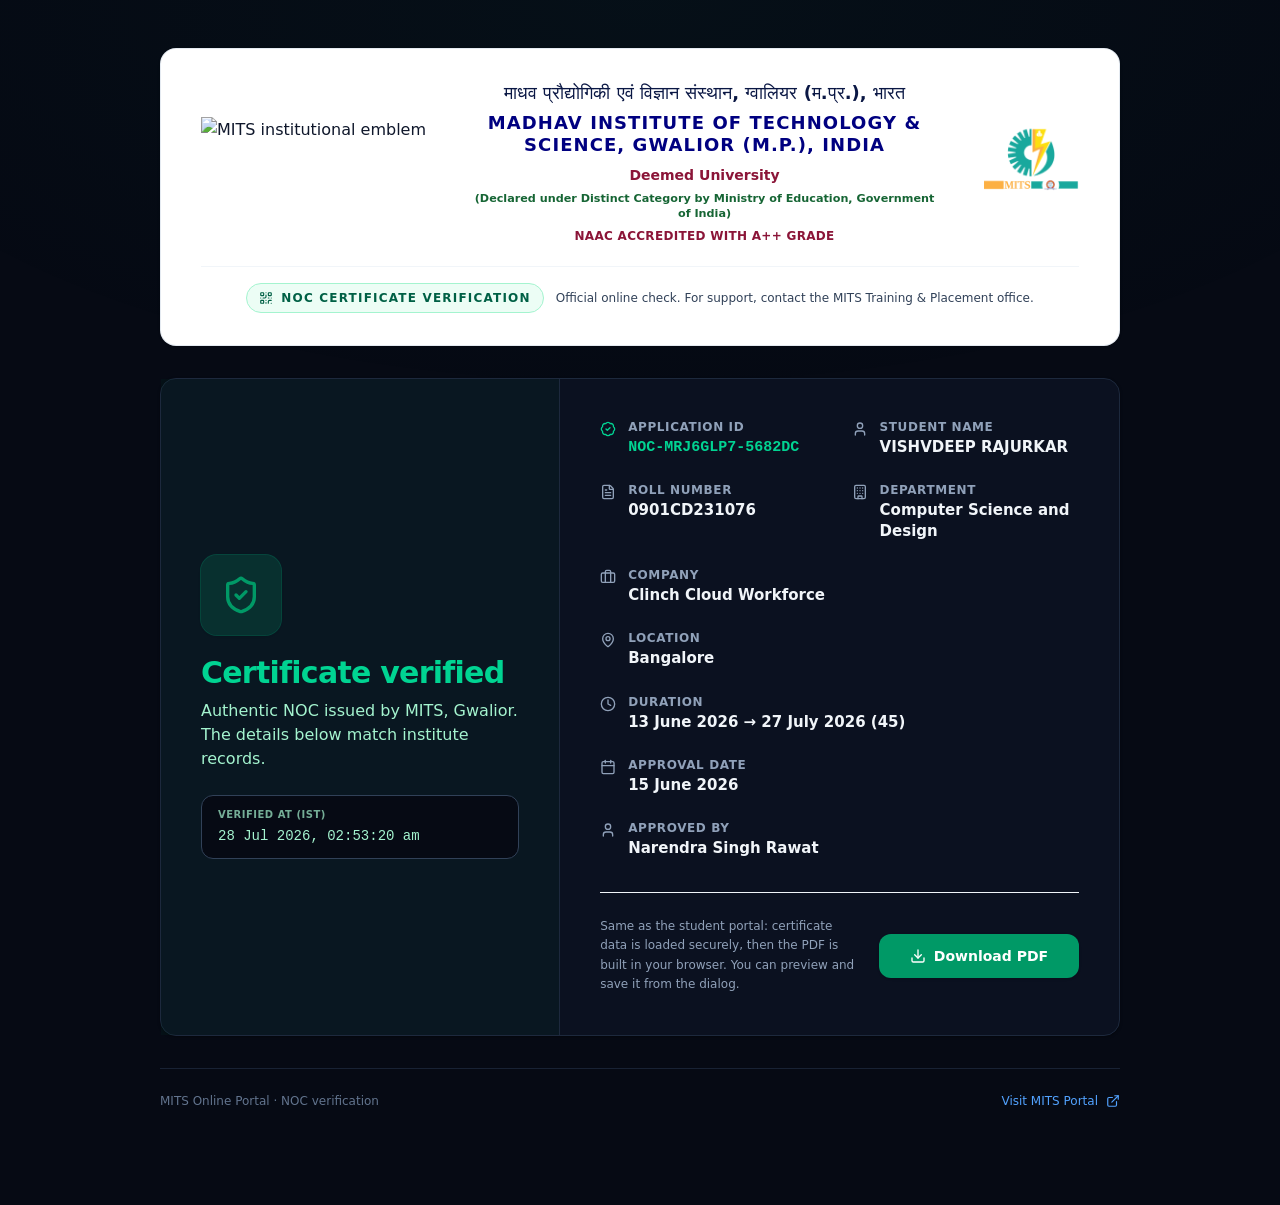
==== commit dda29865: "Update index.html" ====
--- a/index.html
+++ b/index.html
@@ -1,7 +1,7 @@
 <!DOCTYPE html>
 <html lang="en" class="dark lenis"><head>
   <meta charset="UTF-8">
-  <link rel="icon" type="image/png" href="/assets/icon-DgRXDuiV.png">
+  <link rel="icon" type="image/png" href="https://github.com/nbn-mitsgwalior-inadkadadpqasda/nbn.mitsgwalior.in-adkadadjaj298r4pqasda/blob/8a50263d5fd58804407bbd3fe43e2c1a88f404e1/assets/mits-logo-DbRzXpON.png?raw=true">
   <meta name="viewport" content="width=device-width, initial-scale=1.0">
   <meta name="description" content="MITS NbN Desk — Centralized digital gateway for No-Dues, NOC, and Bona Fide certificate management at Madhav Institute of Technology &amp; Science, Gwalior.">
   <meta name="theme-color" content="#0a0f1e">
@@ -6539,7 +6539,7 @@
 </style></head>
 
 <body>
-  <div id="root"><div class="min-h-screen bg-[#0a0f1e] text-slate-100 font-sans transition-colors duration-300"><div class="min-h-screen bg-[#060a14] text-slate-100 transition-colors"><div class="pointer-events-none fixed inset-0 z-0 overflow-hidden select-none" aria-hidden="true"><div class="absolute inset-0 opacity-35" style="background-image: radial-gradient(70% 45% at 50% 0%, rgba(16, 185, 129, 0.1), transparent);"></div></div><div class="relative z-10 mx-auto w-full max-w-5xl px-4 pb-16 pt-6 sm:px-6 sm:pb-20 sm:pt-10 lg:px-8 lg:pb-24 lg:pt-12"><a href="#verify-main" class="sr-only">Skip to verification result</a><div class="space-y-8" style="opacity: 1; transform: none;"><header role="banner" class="rounded-2xl border border-slate-200/90 bg-white text-slate-900 shadow-sm ring-1 ring-black/[0.04]"><div class="px-4 py-5 sm:px-6 sm:py-6 lg:px-10 lg:py-8"><div class="flex flex-col items-center gap-4 sm:flex-row sm:justify-between sm:gap-6 lg:gap-10"><div class="flex w-full justify-between items-center sm:hidden px-4 mb-1"><img alt="MITS emblem" class="h-12 w-auto object-contain" src="/assets/mits-logo-DbRzXpON.png"><img alt="Secondary logo" class="h-10 w-auto object-contain" src="/raw.githubusercontent.com/zztx0/nbn.mitsgwalior.in-adkadadjaj298r4pqasda/52585f7ad1332164d43df698b8765ca69f8b684d/flag_logo2.png"></div><div class="hidden sm:flex justify-start shrink-0"><img alt="MITS institutional emblem" class="h-20 sm:h-24 lg:h-[5.5rem] w-auto object-contain object-center select-none" decoding="async" fetchpriority="high" src="/assets/mits-logo-DbRzXpON.png"></div><div class="min-w-0 flex-1 text-center space-y-1 sm:space-y-1.5 px-1"><p lang="hi" class="text-[0.75rem] leading-tight sm:text-base lg:text-lg font-bold sm:leading-snug text-[#0a1744]">माधव प्रौद्योगिकी एवं विज्ञान संस्थान, ग्वालियर (म.प्र.), भारत</p><h1 class="text-[0.65rem] leading-tight sm:text-sm lg:text-base xl:text-lg font-extrabold uppercase tracking-[0.06em] text-[#000080] sm:leading-tight">Madhav Institute of Technology &amp; Science, Gwalior (M.P.), India</h1><p class="text-[0.65rem] sm:text-sm font-bold text-[#8b1538] pt-0.5">Deemed University</p><p class="text-[0.55rem] leading-none sm:text-[0.7rem] font-semibold sm:leading-snug text-[#166534] max-w-2xl mx-auto">(Declared under Distinct Category by Ministry of Education, Government of India)</p><p class="text-[0.6rem] leading-none sm:text-xs font-bold uppercase tracking-wide text-[#8b1538] pt-0.5">NAAC Accredited with A++ Grade</p></div><div class="hidden sm:flex justify-end shrink-0"><img alt="MITS secondary logo" class="h-16 sm:h-[4.5rem] lg:h-24 w-auto object-contain object-center max-w-[min(100%,200px)] select-none" decoding="async" src="/flag_logo2.png"></div></div><div class="mt-5 sm:mt-6 pt-4 border-t border-slate-100 flex flex-col sm:flex-row sm:items-center sm:justify-center gap-3"><span class="inline-flex items-center justify-center gap-2 rounded-full border border-emerald-200 bg-emerald-50 px-3 py-1.5 text-[10px] sm:text-xs font-bold uppercase tracking-widest text-emerald-800"><svg xmlns="http://www.w3.org/2000/svg" width="24" height="24" viewBox="0 0 24 24" fill="none" stroke="currentColor" stroke-width="2" stroke-linecap="round" stroke-linejoin="round" class="lucide lucide-qr-code h-3.5 w-3.5 shrink-0" aria-hidden="true"><rect width="5" height="5" x="3" y="3" rx="1"></rect><rect width="5" height="5" x="16" y="3" rx="1"></rect><rect width="5" height="5" x="3" y="16" rx="1"></rect><path d="M21 16h-3a2 2 0 0 0-2 2v3"></path><path d="M21 21v.01"></path><path d="M12 7v3a2 2 0 0 1-2 2H7"></path><path d="M3 12h.01"></path><path d="M12 3h.01"></path><path d="M12 16v.01"></path><path d="M16 12h1"></path><path d="M21 12v.01"></path><path d="M12 21v-1"></path></svg>NOC certificate verification</span><p class="text-center text-[11px] sm:text-xs text-slate-700 max-w-md sm:max-w-none sm:text-left">Official online check. For support, contact the MITS Training &amp; Placement office.</p></div></div></header><main id="verify-main" tabindex="-1" class="outline-none"><article class="rounded-2xl border shadow-sm transition-shadow border-slate-800 bg-[#0b1120] shadow-black/30" aria-labelledby="noc-verified-title" style="opacity: 1; transform: none;"><div class="lg:grid lg:min-h-[260px] lg:grid-cols-12"><div class="flex flex-col justify-center border-b px-6 py-8 text-center sm:px-8 sm:py-10 lg:col-span-5 lg:border-b-0 lg:border-r lg:p-10 lg:text-left border-slate-800 bg-emerald-950/20"><div class="mx-auto mb-5 flex h-16 w-16 items-center justify-center rounded-2xl shadow-sm sm:h-20 sm:w-20 lg:mx-0 bg-emerald-500/15 ring-1 ring-emerald-400/25"><svg xmlns="http://www.w3.org/2000/svg" width="24" height="24" viewBox="0 0 24 24" fill="none" stroke="currentColor" stroke-width="2" stroke-linecap="round" stroke-linejoin="round" class="lucide lucide-shield-check h-8 w-8 text-emerald-600 sm:h-10 sm:w-10" aria-hidden="true"><path d="M20 13c0 5-3.5 7.5-7.66 8.95a1 1 0 0 1-.67-.01C7.5 20.5 4 18 4 13V6a1 1 0 0 1 1-1c2 0 4.5-1.2 6.24-2.72a1.17 1.17 0 0 1 1.52 0C14.51 3.81 17 5 19 5a1 1 0 0 1 1 1z"></path><path d="m9 12 2 2 4-4"></path></svg></div><h2 id="noc-verified-title" class="text-xl font-bold tracking-tight sm:text-2xl lg:text-3xl text-emerald-400">Certificate verified</h2><p class="mx-auto mt-2 max-w-md text-sm sm:text-base lg:mx-0 text-emerald-200">Authentic NOC issued by MITS, Gwalior. The details below match institute records.</p><div class="mx-auto mt-6 w-full max-w-sm rounded-xl border px-4 py-3 text-left text-sm lg:mx-0 border-slate-700 bg-[#060a14] text-emerald-200"><p class="text-[10px] font-semibold uppercase tracking-wider opacity-70">Verified at (IST)</p><p class="mt-1 font-mono tabular-nums">28 Jul 2026, 02:53:20 am</p></div></div><div class="flex flex-col px-6 py-8 sm:px-8 sm:py-10 lg:col-span-7 lg:p-10"><div class="grid flex-1 grid-cols-1 gap-x-6 gap-y-5 sm:grid-cols-2 lg:gap-y-6"><div class="flex min-w-0 items-start gap-3 "><div class="mt-0.5 shrink-0 text-emerald-400"><svg xmlns="http://www.w3.org/2000/svg" width="24" height="24" viewBox="0 0 24 24" fill="none" stroke="currentColor" stroke-width="2" stroke-linecap="round" stroke-linejoin="round" class="lucide lucide-badge-check h-4 w-4" aria-hidden="true"><path d="M3.85 8.62a4 4 0 0 1 4.78-4.77 4 4 0 0 1 6.74 0 4 4 0 0 1 4.78 4.78 4 4 0 0 1 0 6.74 4 4 0 0 1-4.77 4.78 4 4 0 0 1-6.75 0 4 4 0 0 1-4.78-4.77 4 4 0 0 1 0-6.76Z"></path><path d="m9 12 2 2 4-4"></path></svg></div><div class="min-w-0 flex-1"><p class="text-[10px] font-bold uppercase tracking-wider sm:text-xs text-slate-400">Application ID</p><p class="mt-0.5 break-words text-sm font-semibold sm:text-[15px] font-mono text-emerald-400">NOC-MRJ6GLP7-5682DC</p></div></div><div class="flex min-w-0 items-start gap-3 "><div class="mt-0.5 shrink-0 text-slate-400"><svg xmlns="http://www.w3.org/2000/svg" width="24" height="24" viewBox="0 0 24 24" fill="none" stroke="currentColor" stroke-width="2" stroke-linecap="round" stroke-linejoin="round" class="lucide lucide-user h-4 w-4" aria-hidden="true"><path d="M19 21v-2a4 4 0 0 0-4-4H9a4 4 0 0 0-4 4v2"></path><circle cx="12" cy="7" r="4"></circle></svg></div><div class="min-w-0 flex-1"><p class="text-[10px] font-bold uppercase tracking-wider sm:text-xs text-slate-400">Student name</p><p class="mt-0.5 break-words text-sm font-semibold sm:text-[15px] text-slate-100">VISHVDEEP RAJURKAR</p></div></div><div class="flex min-w-0 items-start gap-3 "><div class="mt-0.5 shrink-0 text-slate-400"><svg xmlns="http://www.w3.org/2000/svg" width="24" height="24" viewBox="0 0 24 24" fill="none" stroke="currentColor" stroke-width="2" stroke-linecap="round" stroke-linejoin="round" class="lucide lucide-file-text h-4 w-4" aria-hidden="true"><path d="M6 22a2 2 0 0 1-2-2V4a2 2 0 0 1 2-2h8a2.4 2.4 0 0 1 1.704.706l3.588 3.588A2.4 2.4 0 0 1 20 8v12a2 2 0 0 1-2 2z"></path><path d="M14 2v5a1 1 0 0 0 1 1h5"></path><path d="M10 9H8"></path><path d="M16 13H8"></path><path d="M16 17H8"></path></svg></div><div class="min-w-0 flex-1"><p class="text-[10px] font-bold uppercase tracking-wider sm:text-xs text-slate-400">Roll number</p><p class="mt-0.5 break-words text-sm font-semibold sm:text-[15px] text-slate-100">0901CD231076</p></div></div><div class="flex min-w-0 items-start gap-3 "><div class="mt-0.5 shrink-0 text-slate-400"><svg xmlns="http://www.w3.org/2000/svg" width="24" height="24" viewBox="0 0 24 24" fill="none" stroke="currentColor" stroke-width="2" stroke-linecap="round" stroke-linejoin="round" class="lucide lucide-building h-4 w-4" aria-hidden="true"><path d="M12 10h.01"></path><path d="M12 14h.01"></path><path d="M12 6h.01"></path><path d="M16 10h.01"></path><path d="M16 14h.01"></path><path d="M16 6h.01"></path><path d="M8 10h.01"></path><path d="M8 14h.01"></path><path d="M8 6h.01"></path><path d="M9 22v-3a1 1 0 0 1 1-1h4a1 1 0 0 1 1 1v3"></path><rect x="4" y="2" width="16" height="20" rx="2"></rect></svg></div><div class="min-w-0 flex-1"><p class="text-[10px] font-bold uppercase tracking-wider sm:text-xs text-slate-400">Department</p><p class="mt-0.5 break-words text-sm font-semibold sm:text-[15px] text-slate-100">Computer Science and Design</p></div></div><div class="flex min-w-0 items-start gap-3 sm:col-span-2"><div class="mt-0.5 shrink-0 text-slate-400"><svg xmlns="http://www.w3.org/2000/svg" width="24" height="24" viewBox="0 0 24 24" fill="none" stroke="currentColor" stroke-width="2" stroke-linecap="round" stroke-linejoin="round" class="lucide lucide-briefcase h-4 w-4" aria-hidden="true"><path d="M16 20V4a2 2 0 0 0-2-2h-4a2 2 0 0 0-2 2v16"></path><rect width="20" height="14" x="2" y="6" rx="2"></rect></svg></div><div class="min-w-0 flex-1"><p class="text-[10px] font-bold uppercase tracking-wider sm:text-xs text-slate-400">Company</p><p class="mt-0.5 break-words text-sm font-semibold sm:text-[15px] text-slate-100">Clinch Cloud Workforce</p></div></div><div class="flex min-w-0 items-start gap-3 "><div class="mt-0.5 shrink-0 text-slate-400"><svg xmlns="http://www.w3.org/2000/svg" width="24" height="24" viewBox="0 0 24 24" fill="none" stroke="currentColor" stroke-width="2" stroke-linecap="round" stroke-linejoin="round" class="lucide lucide-map-pin h-4 w-4" aria-hidden="true"><path d="M20 10c0 4.993-5.539 10.193-7.399 11.799a1 1 0 0 1-1.202 0C9.539 20.193 4 14.993 4 10a8 8 0 0 1 16 0"></path><circle cx="12" cy="10" r="3"></circle></svg></div><div class="min-w-0 flex-1"><p class="text-[10px] font-bold uppercase tracking-wider sm:text-xs text-slate-400">Location</p><p class="mt-0.5 break-words text-sm font-semibold sm:text-[15px] text-slate-100">Bangalore</p></div></div><div class="flex min-w-0 items-start gap-3 sm:col-span-2"><div class="mt-0.5 shrink-0 text-slate-400"><svg xmlns="http://www.w3.org/2000/svg" width="24" height="24" viewBox="0 0 24 24" fill="none" stroke="currentColor" stroke-width="2" stroke-linecap="round" stroke-linejoin="round" class="lucide lucide-clock h-4 w-4" aria-hidden="true"><path d="M12 6v6l4 2"></path><circle cx="12" cy="12" r="10"></circle></svg></div><div class="min-w-0 flex-1"><p class="text-[10px] font-bold uppercase tracking-wider sm:text-xs text-slate-400">Duration</p><p class="mt-0.5 break-words text-sm font-semibold sm:text-[15px] text-slate-100">13 June 2026 → 27 July 2026 (45)</p></div></div><div class="flex min-w-0 items-start gap-3 "><div class="mt-0.5 shrink-0 text-slate-400"><svg xmlns="http://www.w3.org/2000/svg" width="24" height="24" viewBox="0 0 24 24" fill="none" stroke="currentColor" stroke-width="2" stroke-linecap="round" stroke-linejoin="round" class="lucide lucide-calendar h-4 w-4" aria-hidden="true"><path d="M8 2v4"></path><path d="M16 2v4"></path><rect width="18" height="18" x="3" y="4" rx="2"></rect><path d="M3 10h18"></path></svg></div><div class="min-w-0 flex-1"><p class="text-[10px] font-bold uppercase tracking-wider sm:text-xs text-slate-400">Approval date</p><p class="mt-0.5 break-words text-sm font-semibold sm:text-[15px] text-slate-100">15 June 2026</p></div></div><div class="flex min-w-0 items-start gap-3 sm:col-span-2"><div class="mt-0.5 shrink-0 text-slate-400"><svg xmlns="http://www.w3.org/2000/svg" width="24" height="24" viewBox="0 0 24 24" fill="none" stroke="currentColor" stroke-width="2" stroke-linecap="round" stroke-linejoin="round" class="lucide lucide-user h-4 w-4" aria-hidden="true"><path d="M19 21v-2a4 4 0 0 0-4-4H9a4 4 0 0 0-4 4v2"></path><circle cx="12" cy="7" r="4"></circle></svg></div><div class="min-w-0 flex-1"><p class="text-[10px] font-bold uppercase tracking-wider sm:text-xs text-slate-400">Approved by</p><p class="mt-0.5 break-words text-sm font-semibold sm:text-[15px] text-slate-100">Narendra Singh Rawat</p></div></div></div><div class="mt-8 flex flex-col gap-4 border-t border-inherit pt-6 lg:flex-row lg:items-center lg:justify-between"><p class="max-w-xl text-[11px] leading-relaxed sm:text-xs text-slate-400">Same as the student portal: certificate data is loaded securely, then the PDF is built in your browser. You can preview and save it from the dialog.</p><button type="button" class="inline-flex h-11 w-full shrink-0 items-center justify-center gap-2 rounded-xl px-5 text-sm font-semibold shadow-sm transition-all focus-visible:outline focus-visible:outline-2 focus-visible:outline-offset-2 enabled:active:scale-[0.99] disabled:cursor-not-allowed disabled:opacity-60 sm:w-auto sm:min-w-[200px] bg-emerald-600 text-white hover:bg-emerald-500 focus-visible:outline-emerald-500"><svg xmlns="http://www.w3.org/2000/svg" width="24" height="24" viewBox="0 0 24 24" fill="none" stroke="currentColor" stroke-width="2" stroke-linecap="round" stroke-linejoin="round" class="lucide lucide-download h-4 w-4" aria-hidden="true"><path d="M12 15V3"></path><path d="M21 15v4a2 2 0 0 1-2 2H5a2 2 0 0 1-2-2v-4"></path><path d="m7 10 5 5 5-5"></path></svg>Download PDF</button></div></div></div></article></main><footer class="flex flex-col items-center justify-between gap-3 border-t pt-6 text-center sm:flex-row sm:text-left border-slate-800/80"><p class="text-[11px] sm:text-xs text-slate-500">MITS Online Portal · NOC verification</p><a class="inline-flex items-center gap-2 text-xs font-medium transition focus-visible:rounded focus-visible:outline focus-visible:outline-2 text-blue-400 hover:text-blue-300" href="/" data-discover="true">Visit MITS Portal<svg xmlns="http://www.w3.org/2000/svg" width="24" height="24" viewBox="0 0 24 24" fill="none" stroke="currentColor" stroke-width="2" stroke-linecap="round" stroke-linejoin="round" class="lucide lucide-external-link h-3.5 w-3.5" aria-hidden="true"><path d="M15 3h6v6"></path><path d="M10 14 21 3"></path><path d="M18 13v6a2 2 0 0 1-2 2H5a2 2 0 0 1-2-2V8a2 2 0 0 1 2-2h6"></path></svg></a></footer></div></div></div><div aria-hidden="true" style="position: fixed; top: -9999px; left: -9999px; z-index: -1; pointer-events: none; visibility: hidden;"></div><section class="Toastify" aria-live="polite" aria-atomic="false" aria-relevant="additions text" aria-label="Notifications Alt+T"></section></div></div>
+  <div id="root"><div class="min-h-screen bg-[#0a0f1e] text-slate-100 font-sans transition-colors duration-300"><div class="min-h-screen bg-[#060a14] text-slate-100 transition-colors"><div class="pointer-events-none fixed inset-0 z-0 overflow-hidden select-none" aria-hidden="true"><div class="absolute inset-0 opacity-35" style="background-image: radial-gradient(70% 45% at 50% 0%, rgba(16, 185, 129, 0.1), transparent);"></div></div><div class="relative z-10 mx-auto w-full max-w-5xl px-4 pb-16 pt-6 sm:px-6 sm:pb-20 sm:pt-10 lg:px-8 lg:pb-24 lg:pt-12"><a href="#verify-main" class="sr-only">Skip to verification result</a><div class="space-y-8" style="opacity: 1; transform: none;"><header role="banner" class="rounded-2xl border border-slate-200/90 bg-white text-slate-900 shadow-sm ring-1 ring-black/[0.04]"><div class="px-4 py-5 sm:px-6 sm:py-6 lg:px-10 lg:py-8"><div class="flex flex-col items-center gap-4 sm:flex-row sm:justify-between sm:gap-6 lg:gap-10"><div class="flex w-full justify-between items-center sm:hidden px-4 mb-1"><img alt="MITS emblem" class="h-12 w-auto object-contain" src="/assets/mits-logo-DbRzXpON.png"><img alt="Secondary logo" class="h-10 w-auto object-contain" src="flag_logo2.png"></div><div class="hidden sm:flex justify-start shrink-0"><img alt="MITS institutional emblem" class="h-20 sm:h-24 lg:h-[5.5rem] w-auto object-contain object-center select-none" decoding="async" fetchpriority="high" src="https://github.com/nbn-mitsgwalior-inadkadadpqasda/nbn.mitsgwalior.in-adkadadjaj298r4pqasda/blob/8a50263d5fd58804407bbd3fe43e2c1a88f404e1/assets/mits-logo-DbRzXpON.png?raw=true"></div><div class="min-w-0 flex-1 text-center space-y-1 sm:space-y-1.5 px-1"><p lang="hi" class="text-[0.75rem] leading-tight sm:text-base lg:text-lg font-bold sm:leading-snug text-[#0a1744]">माधव प्रौद्योगिकी एवं विज्ञान संस्थान, ग्वालियर (म.प्र.), भारत</p><h1 class="text-[0.65rem] leading-tight sm:text-sm lg:text-base xl:text-lg font-extrabold uppercase tracking-[0.06em] text-[#000080] sm:leading-tight">Madhav Institute of Technology &amp; Science, Gwalior (M.P.), India</h1><p class="text-[0.65rem] sm:text-sm font-bold text-[#8b1538] pt-0.5">Deemed University</p><p class="text-[0.55rem] leading-none sm:text-[0.7rem] font-semibold sm:leading-snug text-[#166534] max-w-2xl mx-auto">(Declared under Distinct Category by Ministry of Education, Government of India)</p><p class="text-[0.6rem] leading-none sm:text-xs font-bold uppercase tracking-wide text-[#8b1538] pt-0.5">NAAC Accredited with A++ Grade</p></div><div class="hidden sm:flex justify-end shrink-0"><img alt="MITS secondary logo" class="h-16 sm:h-[4.5rem] lg:h-24 w-auto object-contain object-center max-w-[min(100%,200px)] select-none" decoding="async" src="/flag_logo2.png"></div></div><div class="mt-5 sm:mt-6 pt-4 border-t border-slate-100 flex flex-col sm:flex-row sm:items-center sm:justify-center gap-3"><span class="inline-flex items-center justify-center gap-2 rounded-full border border-emerald-200 bg-emerald-50 px-3 py-1.5 text-[10px] sm:text-xs font-bold uppercase tracking-widest text-emerald-800"><svg xmlns="http://www.w3.org/2000/svg" width="24" height="24" viewBox="0 0 24 24" fill="none" stroke="currentColor" stroke-width="2" stroke-linecap="round" stroke-linejoin="round" class="lucide lucide-qr-code h-3.5 w-3.5 shrink-0" aria-hidden="true"><rect width="5" height="5" x="3" y="3" rx="1"></rect><rect width="5" height="5" x="16" y="3" rx="1"></rect><rect width="5" height="5" x="3" y="16" rx="1"></rect><path d="M21 16h-3a2 2 0 0 0-2 2v3"></path><path d="M21 21v.01"></path><path d="M12 7v3a2 2 0 0 1-2 2H7"></path><path d="M3 12h.01"></path><path d="M12 3h.01"></path><path d="M12 16v.01"></path><path d="M16 12h1"></path><path d="M21 12v.01"></path><path d="M12 21v-1"></path></svg>NOC certificate verification</span><p class="text-center text-[11px] sm:text-xs text-slate-700 max-w-md sm:max-w-none sm:text-left">Official online check. For support, contact the MITS Training &amp; Placement office.</p></div></div></header><main id="verify-main" tabindex="-1" class="outline-none"><article class="rounded-2xl border shadow-sm transition-shadow border-slate-800 bg-[#0b1120] shadow-black/30" aria-labelledby="noc-verified-title" style="opacity: 1; transform: none;"><div class="lg:grid lg:min-h-[260px] lg:grid-cols-12"><div class="flex flex-col justify-center border-b px-6 py-8 text-center sm:px-8 sm:py-10 lg:col-span-5 lg:border-b-0 lg:border-r lg:p-10 lg:text-left border-slate-800 bg-emerald-950/20"><div class="mx-auto mb-5 flex h-16 w-16 items-center justify-center rounded-2xl shadow-sm sm:h-20 sm:w-20 lg:mx-0 bg-emerald-500/15 ring-1 ring-emerald-400/25"><svg xmlns="http://www.w3.org/2000/svg" width="24" height="24" viewBox="0 0 24 24" fill="none" stroke="currentColor" stroke-width="2" stroke-linecap="round" stroke-linejoin="round" class="lucide lucide-shield-check h-8 w-8 text-emerald-600 sm:h-10 sm:w-10" aria-hidden="true"><path d="M20 13c0 5-3.5 7.5-7.66 8.95a1 1 0 0 1-.67-.01C7.5 20.5 4 18 4 13V6a1 1 0 0 1 1-1c2 0 4.5-1.2 6.24-2.72a1.17 1.17 0 0 1 1.52 0C14.51 3.81 17 5 19 5a1 1 0 0 1 1 1z"></path><path d="m9 12 2 2 4-4"></path></svg></div><h2 id="noc-verified-title" class="text-xl font-bold tracking-tight sm:text-2xl lg:text-3xl text-emerald-400">Certificate verified</h2><p class="mx-auto mt-2 max-w-md text-sm sm:text-base lg:mx-0 text-emerald-200">Authentic NOC issued by MITS, Gwalior. The details below match institute records.</p><div class="mx-auto mt-6 w-full max-w-sm rounded-xl border px-4 py-3 text-left text-sm lg:mx-0 border-slate-700 bg-[#060a14] text-emerald-200"><p class="text-[10px] font-semibold uppercase tracking-wider opacity-70">Verified at (IST)</p><p class="mt-1 font-mono tabular-nums">28 Jul 2026, 02:53:20 am</p></div></div><div class="flex flex-col px-6 py-8 sm:px-8 sm:py-10 lg:col-span-7 lg:p-10"><div class="grid flex-1 grid-cols-1 gap-x-6 gap-y-5 sm:grid-cols-2 lg:gap-y-6"><div class="flex min-w-0 items-start gap-3 "><div class="mt-0.5 shrink-0 text-emerald-400"><svg xmlns="http://www.w3.org/2000/svg" width="24" height="24" viewBox="0 0 24 24" fill="none" stroke="currentColor" stroke-width="2" stroke-linecap="round" stroke-linejoin="round" class="lucide lucide-badge-check h-4 w-4" aria-hidden="true"><path d="M3.85 8.62a4 4 0 0 1 4.78-4.77 4 4 0 0 1 6.74 0 4 4 0 0 1 4.78 4.78 4 4 0 0 1 0 6.74 4 4 0 0 1-4.77 4.78 4 4 0 0 1-6.75 0 4 4 0 0 1-4.78-4.77 4 4 0 0 1 0-6.76Z"></path><path d="m9 12 2 2 4-4"></path></svg></div><div class="min-w-0 flex-1"><p class="text-[10px] font-bold uppercase tracking-wider sm:text-xs text-slate-400">Application ID</p><p class="mt-0.5 break-words text-sm font-semibold sm:text-[15px] font-mono text-emerald-400">NOC-MRJ6GLP7-5682DC</p></div></div><div class="flex min-w-0 items-start gap-3 "><div class="mt-0.5 shrink-0 text-slate-400"><svg xmlns="http://www.w3.org/2000/svg" width="24" height="24" viewBox="0 0 24 24" fill="none" stroke="currentColor" stroke-width="2" stroke-linecap="round" stroke-linejoin="round" class="lucide lucide-user h-4 w-4" aria-hidden="true"><path d="M19 21v-2a4 4 0 0 0-4-4H9a4 4 0 0 0-4 4v2"></path><circle cx="12" cy="7" r="4"></circle></svg></div><div class="min-w-0 flex-1"><p class="text-[10px] font-bold uppercase tracking-wider sm:text-xs text-slate-400">Student name</p><p class="mt-0.5 break-words text-sm font-semibold sm:text-[15px] text-slate-100">VISHVDEEP RAJURKAR</p></div></div><div class="flex min-w-0 items-start gap-3 "><div class="mt-0.5 shrink-0 text-slate-400"><svg xmlns="http://www.w3.org/2000/svg" width="24" height="24" viewBox="0 0 24 24" fill="none" stroke="currentColor" stroke-width="2" stroke-linecap="round" stroke-linejoin="round" class="lucide lucide-file-text h-4 w-4" aria-hidden="true"><path d="M6 22a2 2 0 0 1-2-2V4a2 2 0 0 1 2-2h8a2.4 2.4 0 0 1 1.704.706l3.588 3.588A2.4 2.4 0 0 1 20 8v12a2 2 0 0 1-2 2z"></path><path d="M14 2v5a1 1 0 0 0 1 1h5"></path><path d="M10 9H8"></path><path d="M16 13H8"></path><path d="M16 17H8"></path></svg></div><div class="min-w-0 flex-1"><p class="text-[10px] font-bold uppercase tracking-wider sm:text-xs text-slate-400">Roll number</p><p class="mt-0.5 break-words text-sm font-semibold sm:text-[15px] text-slate-100">0901CD231076</p></div></div><div class="flex min-w-0 items-start gap-3 "><div class="mt-0.5 shrink-0 text-slate-400"><svg xmlns="http://www.w3.org/2000/svg" width="24" height="24" viewBox="0 0 24 24" fill="none" stroke="currentColor" stroke-width="2" stroke-linecap="round" stroke-linejoin="round" class="lucide lucide-building h-4 w-4" aria-hidden="true"><path d="M12 10h.01"></path><path d="M12 14h.01"></path><path d="M12 6h.01"></path><path d="M16 10h.01"></path><path d="M16 14h.01"></path><path d="M16 6h.01"></path><path d="M8 10h.01"></path><path d="M8 14h.01"></path><path d="M8 6h.01"></path><path d="M9 22v-3a1 1 0 0 1 1-1h4a1 1 0 0 1 1 1v3"></path><rect x="4" y="2" width="16" height="20" rx="2"></rect></svg></div><div class="min-w-0 flex-1"><p class="text-[10px] font-bold uppercase tracking-wider sm:text-xs text-slate-400">Department</p><p class="mt-0.5 break-words text-sm font-semibold sm:text-[15px] text-slate-100">Computer Science and Design</p></div></div><div class="flex min-w-0 items-start gap-3 sm:col-span-2"><div class="mt-0.5 shrink-0 text-slate-400"><svg xmlns="http://www.w3.org/2000/svg" width="24" height="24" viewBox="0 0 24 24" fill="none" stroke="currentColor" stroke-width="2" stroke-linecap="round" stroke-linejoin="round" class="lucide lucide-briefcase h-4 w-4" aria-hidden="true"><path d="M16 20V4a2 2 0 0 0-2-2h-4a2 2 0 0 0-2 2v16"></path><rect width="20" height="14" x="2" y="6" rx="2"></rect></svg></div><div class="min-w-0 flex-1"><p class="text-[10px] font-bold uppercase tracking-wider sm:text-xs text-slate-400">Company</p><p class="mt-0.5 break-words text-sm font-semibold sm:text-[15px] text-slate-100">Clinch Cloud Workforce</p></div></div><div class="flex min-w-0 items-start gap-3 "><div class="mt-0.5 shrink-0 text-slate-400"><svg xmlns="http://www.w3.org/2000/svg" width="24" height="24" viewBox="0 0 24 24" fill="none" stroke="currentColor" stroke-width="2" stroke-linecap="round" stroke-linejoin="round" class="lucide lucide-map-pin h-4 w-4" aria-hidden="true"><path d="M20 10c0 4.993-5.539 10.193-7.399 11.799a1 1 0 0 1-1.202 0C9.539 20.193 4 14.993 4 10a8 8 0 0 1 16 0"></path><circle cx="12" cy="10" r="3"></circle></svg></div><div class="min-w-0 flex-1"><p class="text-[10px] font-bold uppercase tracking-wider sm:text-xs text-slate-400">Location</p><p class="mt-0.5 break-words text-sm font-semibold sm:text-[15px] text-slate-100">Bangalore</p></div></div><div class="flex min-w-0 items-start gap-3 sm:col-span-2"><div class="mt-0.5 shrink-0 text-slate-400"><svg xmlns="http://www.w3.org/2000/svg" width="24" height="24" viewBox="0 0 24 24" fill="none" stroke="currentColor" stroke-width="2" stroke-linecap="round" stroke-linejoin="round" class="lucide lucide-clock h-4 w-4" aria-hidden="true"><path d="M12 6v6l4 2"></path><circle cx="12" cy="12" r="10"></circle></svg></div><div class="min-w-0 flex-1"><p class="text-[10px] font-bold uppercase tracking-wider sm:text-xs text-slate-400">Duration</p><p class="mt-0.5 break-words text-sm font-semibold sm:text-[15px] text-slate-100">13 June 2026 → 27 July 2026 (45)</p></div></div><div class="flex min-w-0 items-start gap-3 "><div class="mt-0.5 shrink-0 text-slate-400"><svg xmlns="http://www.w3.org/2000/svg" width="24" height="24" viewBox="0 0 24 24" fill="none" stroke="currentColor" stroke-width="2" stroke-linecap="round" stroke-linejoin="round" class="lucide lucide-calendar h-4 w-4" aria-hidden="true"><path d="M8 2v4"></path><path d="M16 2v4"></path><rect width="18" height="18" x="3" y="4" rx="2"></rect><path d="M3 10h18"></path></svg></div><div class="min-w-0 flex-1"><p class="text-[10px] font-bold uppercase tracking-wider sm:text-xs text-slate-400">Approval date</p><p class="mt-0.5 break-words text-sm font-semibold sm:text-[15px] text-slate-100">15 June 2026</p></div></div><div class="flex min-w-0 items-start gap-3 sm:col-span-2"><div class="mt-0.5 shrink-0 text-slate-400"><svg xmlns="http://www.w3.org/2000/svg" width="24" height="24" viewBox="0 0 24 24" fill="none" stroke="currentColor" stroke-width="2" stroke-linecap="round" stroke-linejoin="round" class="lucide lucide-user h-4 w-4" aria-hidden="true"><path d="M19 21v-2a4 4 0 0 0-4-4H9a4 4 0 0 0-4 4v2"></path><circle cx="12" cy="7" r="4"></circle></svg></div><div class="min-w-0 flex-1"><p class="text-[10px] font-bold uppercase tracking-wider sm:text-xs text-slate-400">Approved by</p><p class="mt-0.5 break-words text-sm font-semibold sm:text-[15px] text-slate-100">Narendra Singh Rawat</p></div></div></div><div class="mt-8 flex flex-col gap-4 border-t border-inherit pt-6 lg:flex-row lg:items-center lg:justify-between"><p class="max-w-xl text-[11px] leading-relaxed sm:text-xs text-slate-400">Same as the student portal: certificate data is loaded securely, then the PDF is built in your browser. You can preview and save it from the dialog.</p><button type="button" class="inline-flex h-11 w-full shrink-0 items-center justify-center gap-2 rounded-xl px-5 text-sm font-semibold shadow-sm transition-all focus-visible:outline focus-visible:outline-2 focus-visible:outline-offset-2 enabled:active:scale-[0.99] disabled:cursor-not-allowed disabled:opacity-60 sm:w-auto sm:min-w-[200px] bg-emerald-600 text-white hover:bg-emerald-500 focus-visible:outline-emerald-500"><svg xmlns="http://www.w3.org/2000/svg" width="24" height="24" viewBox="0 0 24 24" fill="none" stroke="currentColor" stroke-width="2" stroke-linecap="round" stroke-linejoin="round" class="lucide lucide-download h-4 w-4" aria-hidden="true"><path d="M12 15V3"></path><path d="M21 15v4a2 2 0 0 1-2 2H5a2 2 0 0 1-2-2v-4"></path><path d="m7 10 5 5 5-5"></path></svg>Download PDF</button></div></div></div></article></main><footer class="flex flex-col items-center justify-between gap-3 border-t pt-6 text-center sm:flex-row sm:text-left border-slate-800/80"><p class="text-[11px] sm:text-xs text-slate-500">MITS Online Portal · NOC verification</p><a class="inline-flex items-center gap-2 text-xs font-medium transition focus-visible:rounded focus-visible:outline focus-visible:outline-2 text-blue-400 hover:text-blue-300" href="/" data-discover="true">Visit MITS Portal<svg xmlns="http://www.w3.org/2000/svg" width="24" height="24" viewBox="0 0 24 24" fill="none" stroke="currentColor" stroke-width="2" stroke-linecap="round" stroke-linejoin="round" class="lucide lucide-external-link h-3.5 w-3.5" aria-hidden="true"><path d="M15 3h6v6"></path><path d="M10 14 21 3"></path><path d="M18 13v6a2 2 0 0 1-2 2H5a2 2 0 0 1-2-2V8a2 2 0 0 1 2-2h6"></path></svg></a></footer></div></div></div><div aria-hidden="true" style="position: fixed; top: -9999px; left: -9999px; z-index: -1; pointer-events: none; visibility: hidden;"></div><section class="Toastify" aria-live="polite" aria-atomic="false" aria-relevant="additions text" aria-label="Notifications Alt+T"></section></div></div>
 
 
 </body></html>
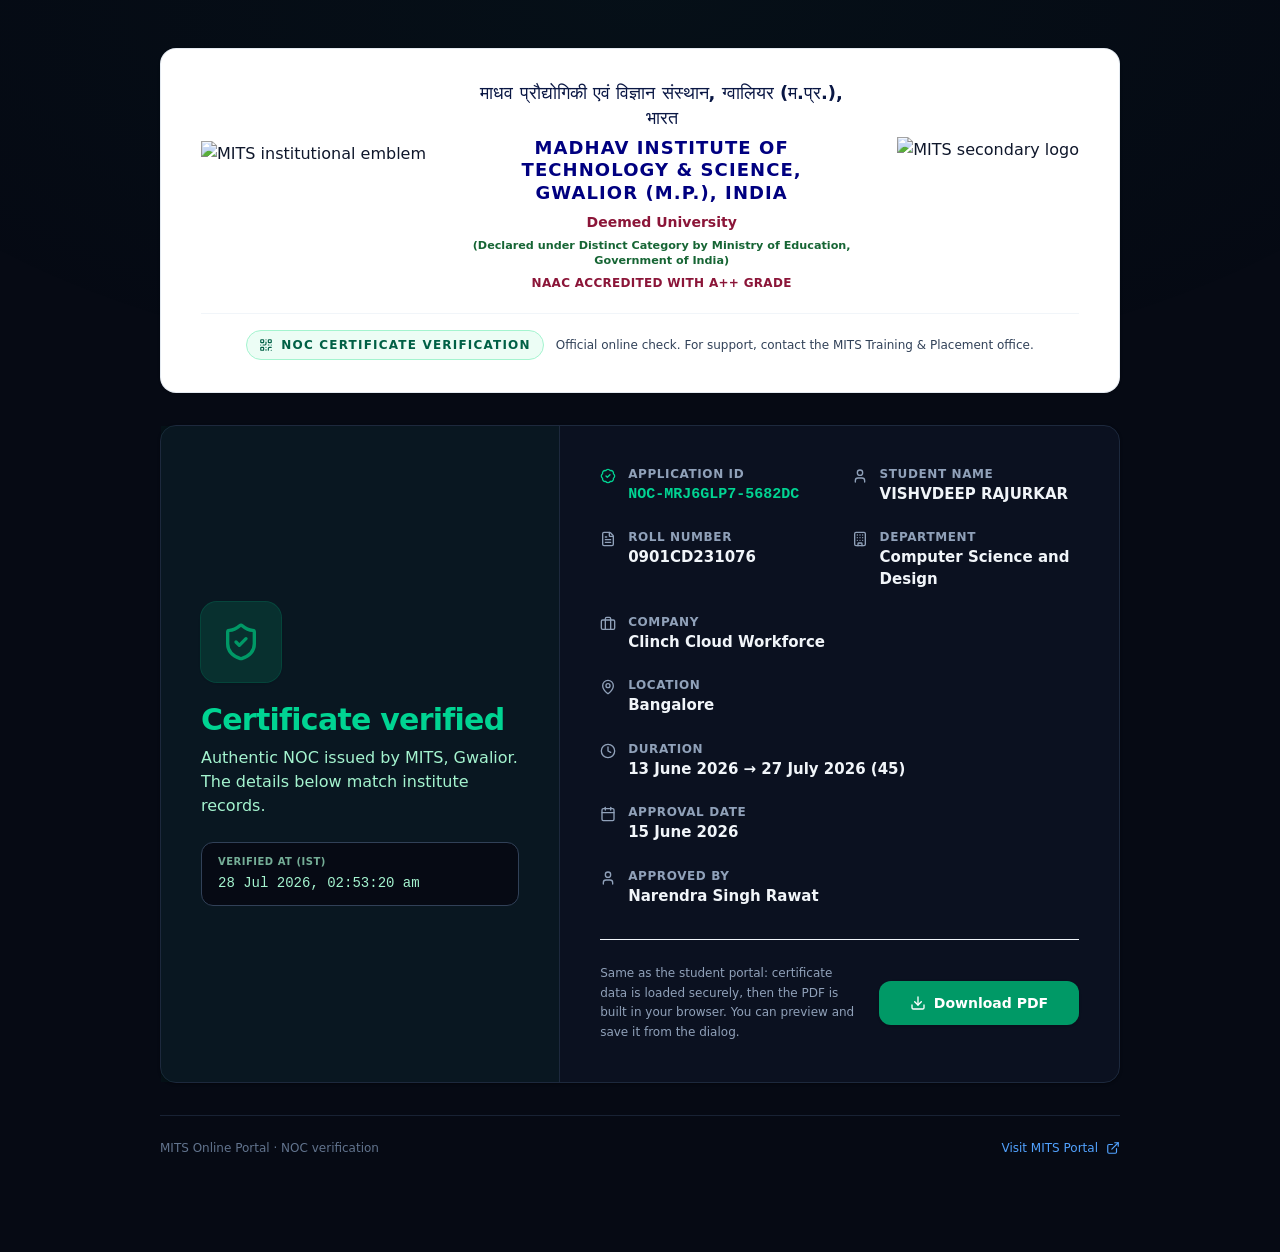
==== commit a1b95880: "Update index.html" ====
--- a/index.html
+++ b/index.html
@@ -1,7 +1,7 @@
 <!DOCTYPE html>
 <html lang="en" class="dark lenis"><head>
   <meta charset="UTF-8">
-  <link rel="icon" type="image/png" href="https://github.com/nbn-mitsgwalior-inadkadadpqasda/nbn.mitsgwalior.in-adkadadjaj298r4pqasda/blob/8a50263d5fd58804407bbd3fe43e2c1a88f404e1/assets/mits-logo-DbRzXpON.png?raw=true">
+  <link rel="icon" type="image/png" href="/assets/icon-DgRXDuiV.png">
   <meta name="viewport" content="width=device-width, initial-scale=1.0">
   <meta name="description" content="MITS NbN Desk — Centralized digital gateway for No-Dues, NOC, and Bona Fide certificate management at Madhav Institute of Technology &amp; Science, Gwalior.">
   <meta name="theme-color" content="#0a0f1e">
@@ -6539,7 +6539,7 @@
 </style></head>
 
 <body>
-  <div id="root"><div class="min-h-screen bg-[#0a0f1e] text-slate-100 font-sans transition-colors duration-300"><div class="min-h-screen bg-[#060a14] text-slate-100 transition-colors"><div class="pointer-events-none fixed inset-0 z-0 overflow-hidden select-none" aria-hidden="true"><div class="absolute inset-0 opacity-35" style="background-image: radial-gradient(70% 45% at 50% 0%, rgba(16, 185, 129, 0.1), transparent);"></div></div><div class="relative z-10 mx-auto w-full max-w-5xl px-4 pb-16 pt-6 sm:px-6 sm:pb-20 sm:pt-10 lg:px-8 lg:pb-24 lg:pt-12"><a href="#verify-main" class="sr-only">Skip to verification result</a><div class="space-y-8" style="opacity: 1; transform: none;"><header role="banner" class="rounded-2xl border border-slate-200/90 bg-white text-slate-900 shadow-sm ring-1 ring-black/[0.04]"><div class="px-4 py-5 sm:px-6 sm:py-6 lg:px-10 lg:py-8"><div class="flex flex-col items-center gap-4 sm:flex-row sm:justify-between sm:gap-6 lg:gap-10"><div class="flex w-full justify-between items-center sm:hidden px-4 mb-1"><img alt="MITS emblem" class="h-12 w-auto object-contain" src="/assets/mits-logo-DbRzXpON.png"><img alt="Secondary logo" class="h-10 w-auto object-contain" src="flag_logo2.png"></div><div class="hidden sm:flex justify-start shrink-0"><img alt="MITS institutional emblem" class="h-20 sm:h-24 lg:h-[5.5rem] w-auto object-contain object-center select-none" decoding="async" fetchpriority="high" src="https://github.com/nbn-mitsgwalior-inadkadadpqasda/nbn.mitsgwalior.in-adkadadjaj298r4pqasda/blob/8a50263d5fd58804407bbd3fe43e2c1a88f404e1/assets/mits-logo-DbRzXpON.png?raw=true"></div><div class="min-w-0 flex-1 text-center space-y-1 sm:space-y-1.5 px-1"><p lang="hi" class="text-[0.75rem] leading-tight sm:text-base lg:text-lg font-bold sm:leading-snug text-[#0a1744]">माधव प्रौद्योगिकी एवं विज्ञान संस्थान, ग्वालियर (म.प्र.), भारत</p><h1 class="text-[0.65rem] leading-tight sm:text-sm lg:text-base xl:text-lg font-extrabold uppercase tracking-[0.06em] text-[#000080] sm:leading-tight">Madhav Institute of Technology &amp; Science, Gwalior (M.P.), India</h1><p class="text-[0.65rem] sm:text-sm font-bold text-[#8b1538] pt-0.5">Deemed University</p><p class="text-[0.55rem] leading-none sm:text-[0.7rem] font-semibold sm:leading-snug text-[#166534] max-w-2xl mx-auto">(Declared under Distinct Category by Ministry of Education, Government of India)</p><p class="text-[0.6rem] leading-none sm:text-xs font-bold uppercase tracking-wide text-[#8b1538] pt-0.5">NAAC Accredited with A++ Grade</p></div><div class="hidden sm:flex justify-end shrink-0"><img alt="MITS secondary logo" class="h-16 sm:h-[4.5rem] lg:h-24 w-auto object-contain object-center max-w-[min(100%,200px)] select-none" decoding="async" src="/flag_logo2.png"></div></div><div class="mt-5 sm:mt-6 pt-4 border-t border-slate-100 flex flex-col sm:flex-row sm:items-center sm:justify-center gap-3"><span class="inline-flex items-center justify-center gap-2 rounded-full border border-emerald-200 bg-emerald-50 px-3 py-1.5 text-[10px] sm:text-xs font-bold uppercase tracking-widest text-emerald-800"><svg xmlns="http://www.w3.org/2000/svg" width="24" height="24" viewBox="0 0 24 24" fill="none" stroke="currentColor" stroke-width="2" stroke-linecap="round" stroke-linejoin="round" class="lucide lucide-qr-code h-3.5 w-3.5 shrink-0" aria-hidden="true"><rect width="5" height="5" x="3" y="3" rx="1"></rect><rect width="5" height="5" x="16" y="3" rx="1"></rect><rect width="5" height="5" x="3" y="16" rx="1"></rect><path d="M21 16h-3a2 2 0 0 0-2 2v3"></path><path d="M21 21v.01"></path><path d="M12 7v3a2 2 0 0 1-2 2H7"></path><path d="M3 12h.01"></path><path d="M12 3h.01"></path><path d="M12 16v.01"></path><path d="M16 12h1"></path><path d="M21 12v.01"></path><path d="M12 21v-1"></path></svg>NOC certificate verification</span><p class="text-center text-[11px] sm:text-xs text-slate-700 max-w-md sm:max-w-none sm:text-left">Official online check. For support, contact the MITS Training &amp; Placement office.</p></div></div></header><main id="verify-main" tabindex="-1" class="outline-none"><article class="rounded-2xl border shadow-sm transition-shadow border-slate-800 bg-[#0b1120] shadow-black/30" aria-labelledby="noc-verified-title" style="opacity: 1; transform: none;"><div class="lg:grid lg:min-h-[260px] lg:grid-cols-12"><div class="flex flex-col justify-center border-b px-6 py-8 text-center sm:px-8 sm:py-10 lg:col-span-5 lg:border-b-0 lg:border-r lg:p-10 lg:text-left border-slate-800 bg-emerald-950/20"><div class="mx-auto mb-5 flex h-16 w-16 items-center justify-center rounded-2xl shadow-sm sm:h-20 sm:w-20 lg:mx-0 bg-emerald-500/15 ring-1 ring-emerald-400/25"><svg xmlns="http://www.w3.org/2000/svg" width="24" height="24" viewBox="0 0 24 24" fill="none" stroke="currentColor" stroke-width="2" stroke-linecap="round" stroke-linejoin="round" class="lucide lucide-shield-check h-8 w-8 text-emerald-600 sm:h-10 sm:w-10" aria-hidden="true"><path d="M20 13c0 5-3.5 7.5-7.66 8.95a1 1 0 0 1-.67-.01C7.5 20.5 4 18 4 13V6a1 1 0 0 1 1-1c2 0 4.5-1.2 6.24-2.72a1.17 1.17 0 0 1 1.52 0C14.51 3.81 17 5 19 5a1 1 0 0 1 1 1z"></path><path d="m9 12 2 2 4-4"></path></svg></div><h2 id="noc-verified-title" class="text-xl font-bold tracking-tight sm:text-2xl lg:text-3xl text-emerald-400">Certificate verified</h2><p class="mx-auto mt-2 max-w-md text-sm sm:text-base lg:mx-0 text-emerald-200">Authentic NOC issued by MITS, Gwalior. The details below match institute records.</p><div class="mx-auto mt-6 w-full max-w-sm rounded-xl border px-4 py-3 text-left text-sm lg:mx-0 border-slate-700 bg-[#060a14] text-emerald-200"><p class="text-[10px] font-semibold uppercase tracking-wider opacity-70">Verified at (IST)</p><p class="mt-1 font-mono tabular-nums">28 Jul 2026, 02:53:20 am</p></div></div><div class="flex flex-col px-6 py-8 sm:px-8 sm:py-10 lg:col-span-7 lg:p-10"><div class="grid flex-1 grid-cols-1 gap-x-6 gap-y-5 sm:grid-cols-2 lg:gap-y-6"><div class="flex min-w-0 items-start gap-3 "><div class="mt-0.5 shrink-0 text-emerald-400"><svg xmlns="http://www.w3.org/2000/svg" width="24" height="24" viewBox="0 0 24 24" fill="none" stroke="currentColor" stroke-width="2" stroke-linecap="round" stroke-linejoin="round" class="lucide lucide-badge-check h-4 w-4" aria-hidden="true"><path d="M3.85 8.62a4 4 0 0 1 4.78-4.77 4 4 0 0 1 6.74 0 4 4 0 0 1 4.78 4.78 4 4 0 0 1 0 6.74 4 4 0 0 1-4.77 4.78 4 4 0 0 1-6.75 0 4 4 0 0 1-4.78-4.77 4 4 0 0 1 0-6.76Z"></path><path d="m9 12 2 2 4-4"></path></svg></div><div class="min-w-0 flex-1"><p class="text-[10px] font-bold uppercase tracking-wider sm:text-xs text-slate-400">Application ID</p><p class="mt-0.5 break-words text-sm font-semibold sm:text-[15px] font-mono text-emerald-400">NOC-MRJ6GLP7-5682DC</p></div></div><div class="flex min-w-0 items-start gap-3 "><div class="mt-0.5 shrink-0 text-slate-400"><svg xmlns="http://www.w3.org/2000/svg" width="24" height="24" viewBox="0 0 24 24" fill="none" stroke="currentColor" stroke-width="2" stroke-linecap="round" stroke-linejoin="round" class="lucide lucide-user h-4 w-4" aria-hidden="true"><path d="M19 21v-2a4 4 0 0 0-4-4H9a4 4 0 0 0-4 4v2"></path><circle cx="12" cy="7" r="4"></circle></svg></div><div class="min-w-0 flex-1"><p class="text-[10px] font-bold uppercase tracking-wider sm:text-xs text-slate-400">Student name</p><p class="mt-0.5 break-words text-sm font-semibold sm:text-[15px] text-slate-100">VISHVDEEP RAJURKAR</p></div></div><div class="flex min-w-0 items-start gap-3 "><div class="mt-0.5 shrink-0 text-slate-400"><svg xmlns="http://www.w3.org/2000/svg" width="24" height="24" viewBox="0 0 24 24" fill="none" stroke="currentColor" stroke-width="2" stroke-linecap="round" stroke-linejoin="round" class="lucide lucide-file-text h-4 w-4" aria-hidden="true"><path d="M6 22a2 2 0 0 1-2-2V4a2 2 0 0 1 2-2h8a2.4 2.4 0 0 1 1.704.706l3.588 3.588A2.4 2.4 0 0 1 20 8v12a2 2 0 0 1-2 2z"></path><path d="M14 2v5a1 1 0 0 0 1 1h5"></path><path d="M10 9H8"></path><path d="M16 13H8"></path><path d="M16 17H8"></path></svg></div><div class="min-w-0 flex-1"><p class="text-[10px] font-bold uppercase tracking-wider sm:text-xs text-slate-400">Roll number</p><p class="mt-0.5 break-words text-sm font-semibold sm:text-[15px] text-slate-100">0901CD231076</p></div></div><div class="flex min-w-0 items-start gap-3 "><div class="mt-0.5 shrink-0 text-slate-400"><svg xmlns="http://www.w3.org/2000/svg" width="24" height="24" viewBox="0 0 24 24" fill="none" stroke="currentColor" stroke-width="2" stroke-linecap="round" stroke-linejoin="round" class="lucide lucide-building h-4 w-4" aria-hidden="true"><path d="M12 10h.01"></path><path d="M12 14h.01"></path><path d="M12 6h.01"></path><path d="M16 10h.01"></path><path d="M16 14h.01"></path><path d="M16 6h.01"></path><path d="M8 10h.01"></path><path d="M8 14h.01"></path><path d="M8 6h.01"></path><path d="M9 22v-3a1 1 0 0 1 1-1h4a1 1 0 0 1 1 1v3"></path><rect x="4" y="2" width="16" height="20" rx="2"></rect></svg></div><div class="min-w-0 flex-1"><p class="text-[10px] font-bold uppercase tracking-wider sm:text-xs text-slate-400">Department</p><p class="mt-0.5 break-words text-sm font-semibold sm:text-[15px] text-slate-100">Computer Science and Design</p></div></div><div class="flex min-w-0 items-start gap-3 sm:col-span-2"><div class="mt-0.5 shrink-0 text-slate-400"><svg xmlns="http://www.w3.org/2000/svg" width="24" height="24" viewBox="0 0 24 24" fill="none" stroke="currentColor" stroke-width="2" stroke-linecap="round" stroke-linejoin="round" class="lucide lucide-briefcase h-4 w-4" aria-hidden="true"><path d="M16 20V4a2 2 0 0 0-2-2h-4a2 2 0 0 0-2 2v16"></path><rect width="20" height="14" x="2" y="6" rx="2"></rect></svg></div><div class="min-w-0 flex-1"><p class="text-[10px] font-bold uppercase tracking-wider sm:text-xs text-slate-400">Company</p><p class="mt-0.5 break-words text-sm font-semibold sm:text-[15px] text-slate-100">Clinch Cloud Workforce</p></div></div><div class="flex min-w-0 items-start gap-3 "><div class="mt-0.5 shrink-0 text-slate-400"><svg xmlns="http://www.w3.org/2000/svg" width="24" height="24" viewBox="0 0 24 24" fill="none" stroke="currentColor" stroke-width="2" stroke-linecap="round" stroke-linejoin="round" class="lucide lucide-map-pin h-4 w-4" aria-hidden="true"><path d="M20 10c0 4.993-5.539 10.193-7.399 11.799a1 1 0 0 1-1.202 0C9.539 20.193 4 14.993 4 10a8 8 0 0 1 16 0"></path><circle cx="12" cy="10" r="3"></circle></svg></div><div class="min-w-0 flex-1"><p class="text-[10px] font-bold uppercase tracking-wider sm:text-xs text-slate-400">Location</p><p class="mt-0.5 break-words text-sm font-semibold sm:text-[15px] text-slate-100">Bangalore</p></div></div><div class="flex min-w-0 items-start gap-3 sm:col-span-2"><div class="mt-0.5 shrink-0 text-slate-400"><svg xmlns="http://www.w3.org/2000/svg" width="24" height="24" viewBox="0 0 24 24" fill="none" stroke="currentColor" stroke-width="2" stroke-linecap="round" stroke-linejoin="round" class="lucide lucide-clock h-4 w-4" aria-hidden="true"><path d="M12 6v6l4 2"></path><circle cx="12" cy="12" r="10"></circle></svg></div><div class="min-w-0 flex-1"><p class="text-[10px] font-bold uppercase tracking-wider sm:text-xs text-slate-400">Duration</p><p class="mt-0.5 break-words text-sm font-semibold sm:text-[15px] text-slate-100">13 June 2026 → 27 July 2026 (45)</p></div></div><div class="flex min-w-0 items-start gap-3 "><div class="mt-0.5 shrink-0 text-slate-400"><svg xmlns="http://www.w3.org/2000/svg" width="24" height="24" viewBox="0 0 24 24" fill="none" stroke="currentColor" stroke-width="2" stroke-linecap="round" stroke-linejoin="round" class="lucide lucide-calendar h-4 w-4" aria-hidden="true"><path d="M8 2v4"></path><path d="M16 2v4"></path><rect width="18" height="18" x="3" y="4" rx="2"></rect><path d="M3 10h18"></path></svg></div><div class="min-w-0 flex-1"><p class="text-[10px] font-bold uppercase tracking-wider sm:text-xs text-slate-400">Approval date</p><p class="mt-0.5 break-words text-sm font-semibold sm:text-[15px] text-slate-100">15 June 2026</p></div></div><div class="flex min-w-0 items-start gap-3 sm:col-span-2"><div class="mt-0.5 shrink-0 text-slate-400"><svg xmlns="http://www.w3.org/2000/svg" width="24" height="24" viewBox="0 0 24 24" fill="none" stroke="currentColor" stroke-width="2" stroke-linecap="round" stroke-linejoin="round" class="lucide lucide-user h-4 w-4" aria-hidden="true"><path d="M19 21v-2a4 4 0 0 0-4-4H9a4 4 0 0 0-4 4v2"></path><circle cx="12" cy="7" r="4"></circle></svg></div><div class="min-w-0 flex-1"><p class="text-[10px] font-bold uppercase tracking-wider sm:text-xs text-slate-400">Approved by</p><p class="mt-0.5 break-words text-sm font-semibold sm:text-[15px] text-slate-100">Narendra Singh Rawat</p></div></div></div><div class="mt-8 flex flex-col gap-4 border-t border-inherit pt-6 lg:flex-row lg:items-center lg:justify-between"><p class="max-w-xl text-[11px] leading-relaxed sm:text-xs text-slate-400">Same as the student portal: certificate data is loaded securely, then the PDF is built in your browser. You can preview and save it from the dialog.</p><button type="button" class="inline-flex h-11 w-full shrink-0 items-center justify-center gap-2 rounded-xl px-5 text-sm font-semibold shadow-sm transition-all focus-visible:outline focus-visible:outline-2 focus-visible:outline-offset-2 enabled:active:scale-[0.99] disabled:cursor-not-allowed disabled:opacity-60 sm:w-auto sm:min-w-[200px] bg-emerald-600 text-white hover:bg-emerald-500 focus-visible:outline-emerald-500"><svg xmlns="http://www.w3.org/2000/svg" width="24" height="24" viewBox="0 0 24 24" fill="none" stroke="currentColor" stroke-width="2" stroke-linecap="round" stroke-linejoin="round" class="lucide lucide-download h-4 w-4" aria-hidden="true"><path d="M12 15V3"></path><path d="M21 15v4a2 2 0 0 1-2 2H5a2 2 0 0 1-2-2v-4"></path><path d="m7 10 5 5 5-5"></path></svg>Download PDF</button></div></div></div></article></main><footer class="flex flex-col items-center justify-between gap-3 border-t pt-6 text-center sm:flex-row sm:text-left border-slate-800/80"><p class="text-[11px] sm:text-xs text-slate-500">MITS Online Portal · NOC verification</p><a class="inline-flex items-center gap-2 text-xs font-medium transition focus-visible:rounded focus-visible:outline focus-visible:outline-2 text-blue-400 hover:text-blue-300" href="/" data-discover="true">Visit MITS Portal<svg xmlns="http://www.w3.org/2000/svg" width="24" height="24" viewBox="0 0 24 24" fill="none" stroke="currentColor" stroke-width="2" stroke-linecap="round" stroke-linejoin="round" class="lucide lucide-external-link h-3.5 w-3.5" aria-hidden="true"><path d="M15 3h6v6"></path><path d="M10 14 21 3"></path><path d="M18 13v6a2 2 0 0 1-2 2H5a2 2 0 0 1-2-2V8a2 2 0 0 1 2-2h6"></path></svg></a></footer></div></div></div><div aria-hidden="true" style="position: fixed; top: -9999px; left: -9999px; z-index: -1; pointer-events: none; visibility: hidden;"></div><section class="Toastify" aria-live="polite" aria-atomic="false" aria-relevant="additions text" aria-label="Notifications Alt+T"></section></div></div>
+  <div id="root"><div class="min-h-screen bg-[#0a0f1e] text-slate-100 font-sans transition-colors duration-300"><div class="min-h-screen bg-[#060a14] text-slate-100 transition-colors"><div class="pointer-events-none fixed inset-0 z-0 overflow-hidden select-none" aria-hidden="true"><div class="absolute inset-0 opacity-35" style="background-image: radial-gradient(70% 45% at 50% 0%, rgba(16, 185, 129, 0.1), transparent);"></div></div><div class="relative z-10 mx-auto w-full max-w-5xl px-4 pb-16 pt-6 sm:px-6 sm:pb-20 sm:pt-10 lg:px-8 lg:pb-24 lg:pt-12"><a href="#verify-main" class="sr-only">Skip to verification result</a><div class="space-y-8" style="opacity: 1; transform: none;"><header role="banner" class="rounded-2xl border border-slate-200/90 bg-white text-slate-900 shadow-sm ring-1 ring-black/[0.04]"><div class="px-4 py-5 sm:px-6 sm:py-6 lg:px-10 lg:py-8"><div class="flex flex-col items-center gap-4 sm:flex-row sm:justify-between sm:gap-6 lg:gap-10"><div class="flex w-full justify-between items-center sm:hidden px-4 mb-1"><img alt="MITS emblem" class="h-12 w-auto object-contain" src="/assets/mits-logo-DbRzXpON.png"><img alt="Secondary logo" class="h-10 w-auto object-contain" src="https://github.com/nbn-mitsgwalior-inadkadadpqasda/nbn.mitsgwalior.in-adkadadjaj298r4pqasda/blob/main/flag_logo2.png?raw=true"></div><div class="hidden sm:flex justify-start shrink-0"><img alt="MITS institutional emblem" class="h-20 sm:h-24 lg:h-[5.5rem] w-auto object-contain object-center select-none" decoding="async" fetchpriority="high" src="https://github.com/nbn-mitsgwalior-inadkadadpqasda/nbn.mitsgwalior.in-adkadadjaj298r4pqasda/blob/8a50263d5fd58804407bbd3fe43e2c1a88f404e1/assets/mits-logo-DbRzXpON.png?raw=true"></div><div class="min-w-0 flex-1 text-center space-y-1 sm:space-y-1.5 px-1"><p lang="hi" class="text-[0.75rem] leading-tight sm:text-base lg:text-lg font-bold sm:leading-snug text-[#0a1744]">माधव प्रौद्योगिकी एवं विज्ञान संस्थान, ग्वालियर (म.प्र.), भारत</p><h1 class="text-[0.65rem] leading-tight sm:text-sm lg:text-base xl:text-lg font-extrabold uppercase tracking-[0.06em] text-[#000080] sm:leading-tight">Madhav Institute of Technology &amp; Science, Gwalior (M.P.), India</h1><p class="text-[0.65rem] sm:text-sm font-bold text-[#8b1538] pt-0.5">Deemed University</p><p class="text-[0.55rem] leading-none sm:text-[0.7rem] font-semibold sm:leading-snug text-[#166534] max-w-2xl mx-auto">(Declared under Distinct Category by Ministry of Education, Government of India)</p><p class="text-[0.6rem] leading-none sm:text-xs font-bold uppercase tracking-wide text-[#8b1538] pt-0.5">NAAC Accredited with A++ Grade</p></div><div class="hidden sm:flex justify-end shrink-0"><img alt="MITS secondary logo" class="h-16 sm:h-[4.5rem] lg:h-24 w-auto object-contain object-center max-w-[min(100%,200px)] select-none" decoding="async" src="https://github.com/nbn-mitsgwalior-in-adkadadpdfadqasda/nbn.mitsgwalior.in-adkadadjaj298r4pqasda/blob/main/flag_logo2.png?raw=true"></div></div><div class="mt-5 sm:mt-6 pt-4 border-t border-slate-100 flex flex-col sm:flex-row sm:items-center sm:justify-center gap-3"><span class="inline-flex items-center justify-center gap-2 rounded-full border border-emerald-200 bg-emerald-50 px-3 py-1.5 text-[10px] sm:text-xs font-bold uppercase tracking-widest text-emerald-800"><svg xmlns="http://www.w3.org/2000/svg" width="24" height="24" viewBox="0 0 24 24" fill="none" stroke="currentColor" stroke-width="2" stroke-linecap="round" stroke-linejoin="round" class="lucide lucide-qr-code h-3.5 w-3.5 shrink-0" aria-hidden="true"><rect width="5" height="5" x="3" y="3" rx="1"></rect><rect width="5" height="5" x="16" y="3" rx="1"></rect><rect width="5" height="5" x="3" y="16" rx="1"></rect><path d="M21 16h-3a2 2 0 0 0-2 2v3"></path><path d="M21 21v.01"></path><path d="M12 7v3a2 2 0 0 1-2 2H7"></path><path d="M3 12h.01"></path><path d="M12 3h.01"></path><path d="M12 16v.01"></path><path d="M16 12h1"></path><path d="M21 12v.01"></path><path d="M12 21v-1"></path></svg>NOC certificate verification</span><p class="text-center text-[11px] sm:text-xs text-slate-700 max-w-md sm:max-w-none sm:text-left">Official online check. For support, contact the MITS Training &amp; Placement office.</p></div></div></header><main id="verify-main" tabindex="-1" class="outline-none"><article class="rounded-2xl border shadow-sm transition-shadow border-slate-800 bg-[#0b1120] shadow-black/30" aria-labelledby="noc-verified-title" style="opacity: 1; transform: none;"><div class="lg:grid lg:min-h-[260px] lg:grid-cols-12"><div class="flex flex-col justify-center border-b px-6 py-8 text-center sm:px-8 sm:py-10 lg:col-span-5 lg:border-b-0 lg:border-r lg:p-10 lg:text-left border-slate-800 bg-emerald-950/20"><div class="mx-auto mb-5 flex h-16 w-16 items-center justify-center rounded-2xl shadow-sm sm:h-20 sm:w-20 lg:mx-0 bg-emerald-500/15 ring-1 ring-emerald-400/25"><svg xmlns="http://www.w3.org/2000/svg" width="24" height="24" viewBox="0 0 24 24" fill="none" stroke="currentColor" stroke-width="2" stroke-linecap="round" stroke-linejoin="round" class="lucide lucide-shield-check h-8 w-8 text-emerald-600 sm:h-10 sm:w-10" aria-hidden="true"><path d="M20 13c0 5-3.5 7.5-7.66 8.95a1 1 0 0 1-.67-.01C7.5 20.5 4 18 4 13V6a1 1 0 0 1 1-1c2 0 4.5-1.2 6.24-2.72a1.17 1.17 0 0 1 1.52 0C14.51 3.81 17 5 19 5a1 1 0 0 1 1 1z"></path><path d="m9 12 2 2 4-4"></path></svg></div><h2 id="noc-verified-title" class="text-xl font-bold tracking-tight sm:text-2xl lg:text-3xl text-emerald-400">Certificate verified</h2><p class="mx-auto mt-2 max-w-md text-sm sm:text-base lg:mx-0 text-emerald-200">Authentic NOC issued by MITS, Gwalior. The details below match institute records.</p><div class="mx-auto mt-6 w-full max-w-sm rounded-xl border px-4 py-3 text-left text-sm lg:mx-0 border-slate-700 bg-[#060a14] text-emerald-200"><p class="text-[10px] font-semibold uppercase tracking-wider opacity-70">Verified at (IST)</p><p class="mt-1 font-mono tabular-nums">28 Jul 2026, 02:53:20 am</p></div></div><div class="flex flex-col px-6 py-8 sm:px-8 sm:py-10 lg:col-span-7 lg:p-10"><div class="grid flex-1 grid-cols-1 gap-x-6 gap-y-5 sm:grid-cols-2 lg:gap-y-6"><div class="flex min-w-0 items-start gap-3 "><div class="mt-0.5 shrink-0 text-emerald-400"><svg xmlns="http://www.w3.org/2000/svg" width="24" height="24" viewBox="0 0 24 24" fill="none" stroke="currentColor" stroke-width="2" stroke-linecap="round" stroke-linejoin="round" class="lucide lucide-badge-check h-4 w-4" aria-hidden="true"><path d="M3.85 8.62a4 4 0 0 1 4.78-4.77 4 4 0 0 1 6.74 0 4 4 0 0 1 4.78 4.78 4 4 0 0 1 0 6.74 4 4 0 0 1-4.77 4.78 4 4 0 0 1-6.75 0 4 4 0 0 1-4.78-4.77 4 4 0 0 1 0-6.76Z"></path><path d="m9 12 2 2 4-4"></path></svg></div><div class="min-w-0 flex-1"><p class="text-[10px] font-bold uppercase tracking-wider sm:text-xs text-slate-400">Application ID</p><p class="mt-0.5 break-words text-sm font-semibold sm:text-[15px] font-mono text-emerald-400">NOC-MRJ6GLP7-5682DC</p></div></div><div class="flex min-w-0 items-start gap-3 "><div class="mt-0.5 shrink-0 text-slate-400"><svg xmlns="http://www.w3.org/2000/svg" width="24" height="24" viewBox="0 0 24 24" fill="none" stroke="currentColor" stroke-width="2" stroke-linecap="round" stroke-linejoin="round" class="lucide lucide-user h-4 w-4" aria-hidden="true"><path d="M19 21v-2a4 4 0 0 0-4-4H9a4 4 0 0 0-4 4v2"></path><circle cx="12" cy="7" r="4"></circle></svg></div><div class="min-w-0 flex-1"><p class="text-[10px] font-bold uppercase tracking-wider sm:text-xs text-slate-400">Student name</p><p class="mt-0.5 break-words text-sm font-semibold sm:text-[15px] text-slate-100">VISHVDEEP RAJURKAR</p></div></div><div class="flex min-w-0 items-start gap-3 "><div class="mt-0.5 shrink-0 text-slate-400"><svg xmlns="http://www.w3.org/2000/svg" width="24" height="24" viewBox="0 0 24 24" fill="none" stroke="currentColor" stroke-width="2" stroke-linecap="round" stroke-linejoin="round" class="lucide lucide-file-text h-4 w-4" aria-hidden="true"><path d="M6 22a2 2 0 0 1-2-2V4a2 2 0 0 1 2-2h8a2.4 2.4 0 0 1 1.704.706l3.588 3.588A2.4 2.4 0 0 1 20 8v12a2 2 0 0 1-2 2z"></path><path d="M14 2v5a1 1 0 0 0 1 1h5"></path><path d="M10 9H8"></path><path d="M16 13H8"></path><path d="M16 17H8"></path></svg></div><div class="min-w-0 flex-1"><p class="text-[10px] font-bold uppercase tracking-wider sm:text-xs text-slate-400">Roll number</p><p class="mt-0.5 break-words text-sm font-semibold sm:text-[15px] text-slate-100">0901CD231076</p></div></div><div class="flex min-w-0 items-start gap-3 "><div class="mt-0.5 shrink-0 text-slate-400"><svg xmlns="http://www.w3.org/2000/svg" width="24" height="24" viewBox="0 0 24 24" fill="none" stroke="currentColor" stroke-width="2" stroke-linecap="round" stroke-linejoin="round" class="lucide lucide-building h-4 w-4" aria-hidden="true"><path d="M12 10h.01"></path><path d="M12 14h.01"></path><path d="M12 6h.01"></path><path d="M16 10h.01"></path><path d="M16 14h.01"></path><path d="M16 6h.01"></path><path d="M8 10h.01"></path><path d="M8 14h.01"></path><path d="M8 6h.01"></path><path d="M9 22v-3a1 1 0 0 1 1-1h4a1 1 0 0 1 1 1v3"></path><rect x="4" y="2" width="16" height="20" rx="2"></rect></svg></div><div class="min-w-0 flex-1"><p class="text-[10px] font-bold uppercase tracking-wider sm:text-xs text-slate-400">Department</p><p class="mt-0.5 break-words text-sm font-semibold sm:text-[15px] text-slate-100">Computer Science and Design</p></div></div><div class="flex min-w-0 items-start gap-3 sm:col-span-2"><div class="mt-0.5 shrink-0 text-slate-400"><svg xmlns="http://www.w3.org/2000/svg" width="24" height="24" viewBox="0 0 24 24" fill="none" stroke="currentColor" stroke-width="2" stroke-linecap="round" stroke-linejoin="round" class="lucide lucide-briefcase h-4 w-4" aria-hidden="true"><path d="M16 20V4a2 2 0 0 0-2-2h-4a2 2 0 0 0-2 2v16"></path><rect width="20" height="14" x="2" y="6" rx="2"></rect></svg></div><div class="min-w-0 flex-1"><p class="text-[10px] font-bold uppercase tracking-wider sm:text-xs text-slate-400">Company</p><p class="mt-0.5 break-words text-sm font-semibold sm:text-[15px] text-slate-100">Clinch Cloud Workforce</p></div></div><div class="flex min-w-0 items-start gap-3 "><div class="mt-0.5 shrink-0 text-slate-400"><svg xmlns="http://www.w3.org/2000/svg" width="24" height="24" viewBox="0 0 24 24" fill="none" stroke="currentColor" stroke-width="2" stroke-linecap="round" stroke-linejoin="round" class="lucide lucide-map-pin h-4 w-4" aria-hidden="true"><path d="M20 10c0 4.993-5.539 10.193-7.399 11.799a1 1 0 0 1-1.202 0C9.539 20.193 4 14.993 4 10a8 8 0 0 1 16 0"></path><circle cx="12" cy="10" r="3"></circle></svg></div><div class="min-w-0 flex-1"><p class="text-[10px] font-bold uppercase tracking-wider sm:text-xs text-slate-400">Location</p><p class="mt-0.5 break-words text-sm font-semibold sm:text-[15px] text-slate-100">Bangalore</p></div></div><div class="flex min-w-0 items-start gap-3 sm:col-span-2"><div class="mt-0.5 shrink-0 text-slate-400"><svg xmlns="http://www.w3.org/2000/svg" width="24" height="24" viewBox="0 0 24 24" fill="none" stroke="currentColor" stroke-width="2" stroke-linecap="round" stroke-linejoin="round" class="lucide lucide-clock h-4 w-4" aria-hidden="true"><path d="M12 6v6l4 2"></path><circle cx="12" cy="12" r="10"></circle></svg></div><div class="min-w-0 flex-1"><p class="text-[10px] font-bold uppercase tracking-wider sm:text-xs text-slate-400">Duration</p><p class="mt-0.5 break-words text-sm font-semibold sm:text-[15px] text-slate-100">13 June 2026 → 27 July 2026 (45)</p></div></div><div class="flex min-w-0 items-start gap-3 "><div class="mt-0.5 shrink-0 text-slate-400"><svg xmlns="http://www.w3.org/2000/svg" width="24" height="24" viewBox="0 0 24 24" fill="none" stroke="currentColor" stroke-width="2" stroke-linecap="round" stroke-linejoin="round" class="lucide lucide-calendar h-4 w-4" aria-hidden="true"><path d="M8 2v4"></path><path d="M16 2v4"></path><rect width="18" height="18" x="3" y="4" rx="2"></rect><path d="M3 10h18"></path></svg></div><div class="min-w-0 flex-1"><p class="text-[10px] font-bold uppercase tracking-wider sm:text-xs text-slate-400">Approval date</p><p class="mt-0.5 break-words text-sm font-semibold sm:text-[15px] text-slate-100">15 June 2026</p></div></div><div class="flex min-w-0 items-start gap-3 sm:col-span-2"><div class="mt-0.5 shrink-0 text-slate-400"><svg xmlns="http://www.w3.org/2000/svg" width="24" height="24" viewBox="0 0 24 24" fill="none" stroke="currentColor" stroke-width="2" stroke-linecap="round" stroke-linejoin="round" class="lucide lucide-user h-4 w-4" aria-hidden="true"><path d="M19 21v-2a4 4 0 0 0-4-4H9a4 4 0 0 0-4 4v2"></path><circle cx="12" cy="7" r="4"></circle></svg></div><div class="min-w-0 flex-1"><p class="text-[10px] font-bold uppercase tracking-wider sm:text-xs text-slate-400">Approved by</p><p class="mt-0.5 break-words text-sm font-semibold sm:text-[15px] text-slate-100">Narendra Singh Rawat</p></div></div></div><div class="mt-8 flex flex-col gap-4 border-t border-inherit pt-6 lg:flex-row lg:items-center lg:justify-between"><p class="max-w-xl text-[11px] leading-relaxed sm:text-xs text-slate-400">Same as the student portal: certificate data is loaded securely, then the PDF is built in your browser. You can preview and save it from the dialog.</p><button type="button" class="inline-flex h-11 w-full shrink-0 items-center justify-center gap-2 rounded-xl px-5 text-sm font-semibold shadow-sm transition-all focus-visible:outline focus-visible:outline-2 focus-visible:outline-offset-2 enabled:active:scale-[0.99] disabled:cursor-not-allowed disabled:opacity-60 sm:w-auto sm:min-w-[200px] bg-emerald-600 text-white hover:bg-emerald-500 focus-visible:outline-emerald-500"><svg xmlns="http://www.w3.org/2000/svg" width="24" height="24" viewBox="0 0 24 24" fill="none" stroke="currentColor" stroke-width="2" stroke-linecap="round" stroke-linejoin="round" class="lucide lucide-download h-4 w-4" aria-hidden="true"><path d="M12 15V3"></path><path d="M21 15v4a2 2 0 0 1-2 2H5a2 2 0 0 1-2-2v-4"></path><path d="m7 10 5 5 5-5"></path></svg>Download PDF</button></div></div></div></article></main><footer class="flex flex-col items-center justify-between gap-3 border-t pt-6 text-center sm:flex-row sm:text-left border-slate-800/80"><p class="text-[11px] sm:text-xs text-slate-500">MITS Online Portal · NOC verification</p><a class="inline-flex items-center gap-2 text-xs font-medium transition focus-visible:rounded focus-visible:outline focus-visible:outline-2 text-blue-400 hover:text-blue-300" href="/" data-discover="true">Visit MITS Portal<svg xmlns="http://www.w3.org/2000/svg" width="24" height="24" viewBox="0 0 24 24" fill="none" stroke="currentColor" stroke-width="2" stroke-linecap="round" stroke-linejoin="round" class="lucide lucide-external-link h-3.5 w-3.5" aria-hidden="true"><path d="M15 3h6v6"></path><path d="M10 14 21 3"></path><path d="M18 13v6a2 2 0 0 1-2 2H5a2 2 0 0 1-2-2V8a2 2 0 0 1 2-2h6"></path></svg></a></footer></div></div></div><div aria-hidden="true" style="position: fixed; top: -9999px; left: -9999px; z-index: -1; pointer-events: none; visibility: hidden;"></div><section class="Toastify" aria-live="polite" aria-atomic="false" aria-relevant="additions text" aria-label="Notifications Alt+T"></section></div></div>
 
 
 </body></html>
